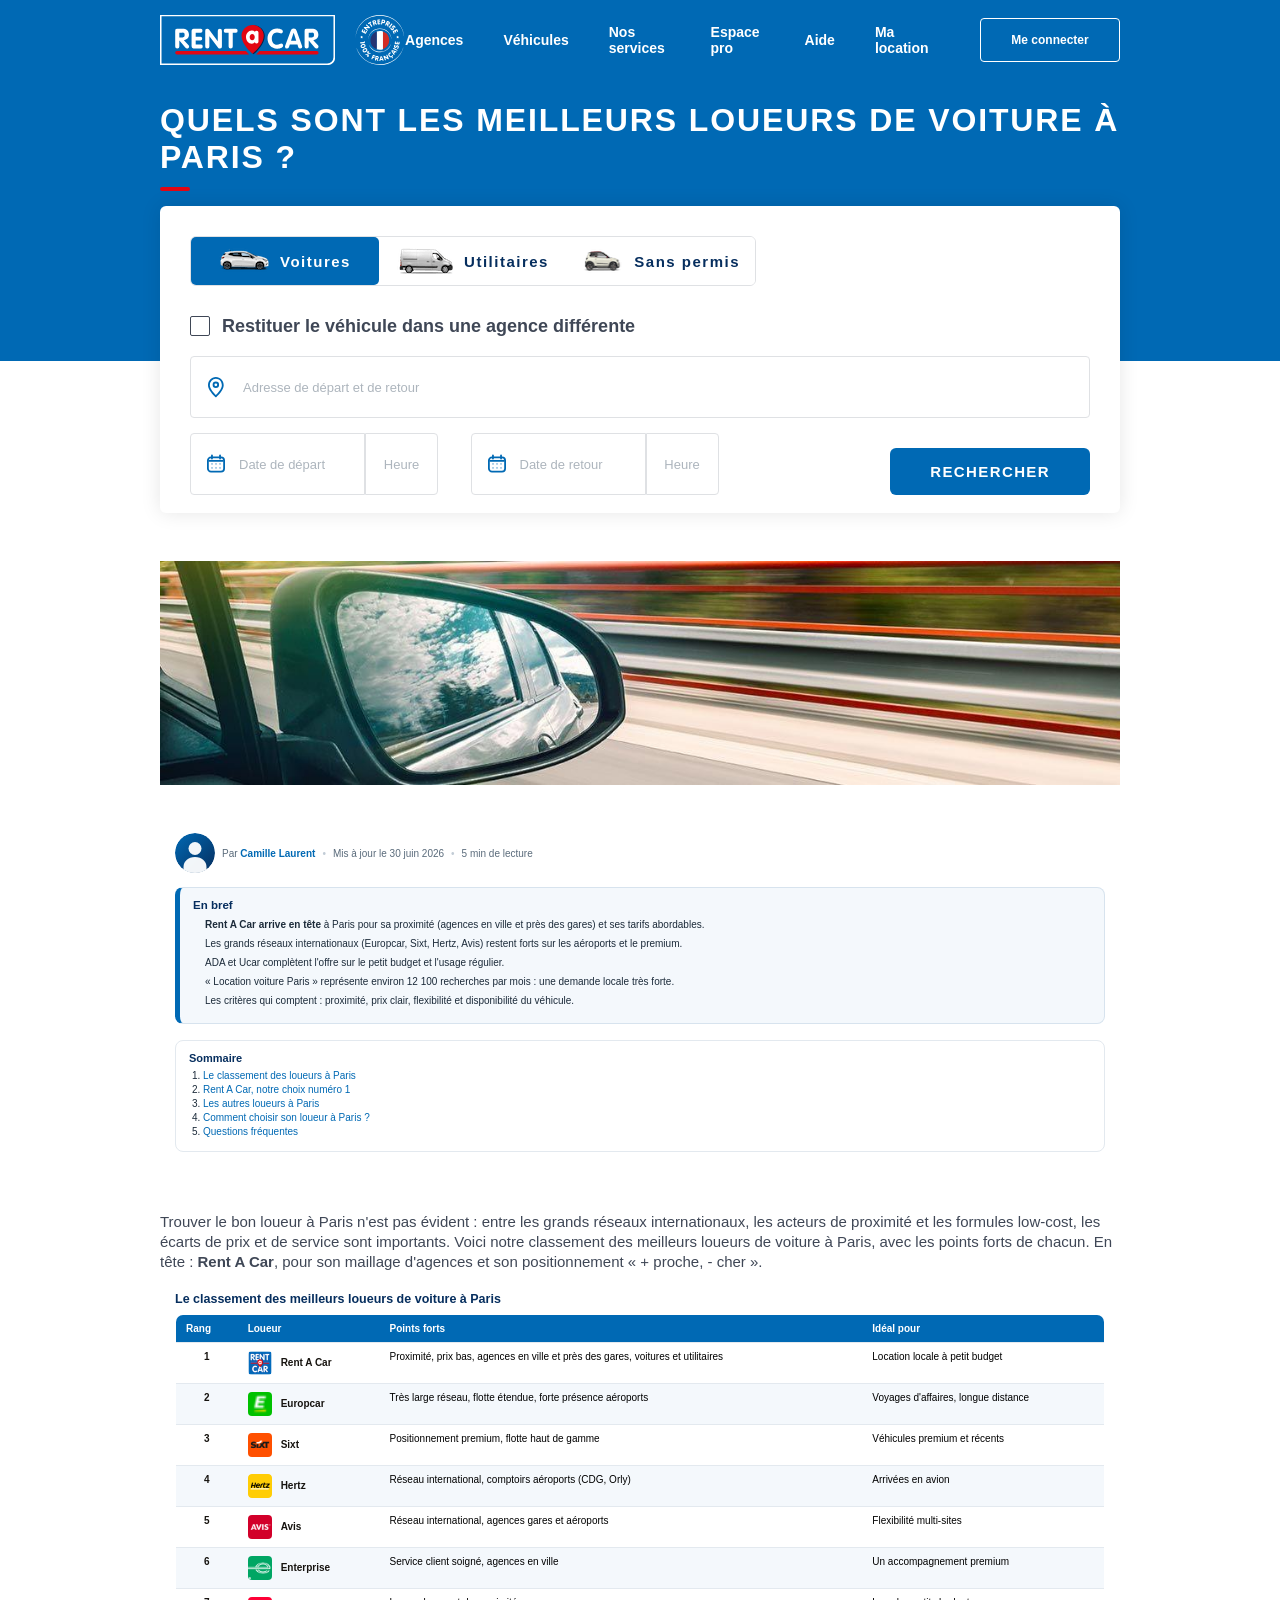
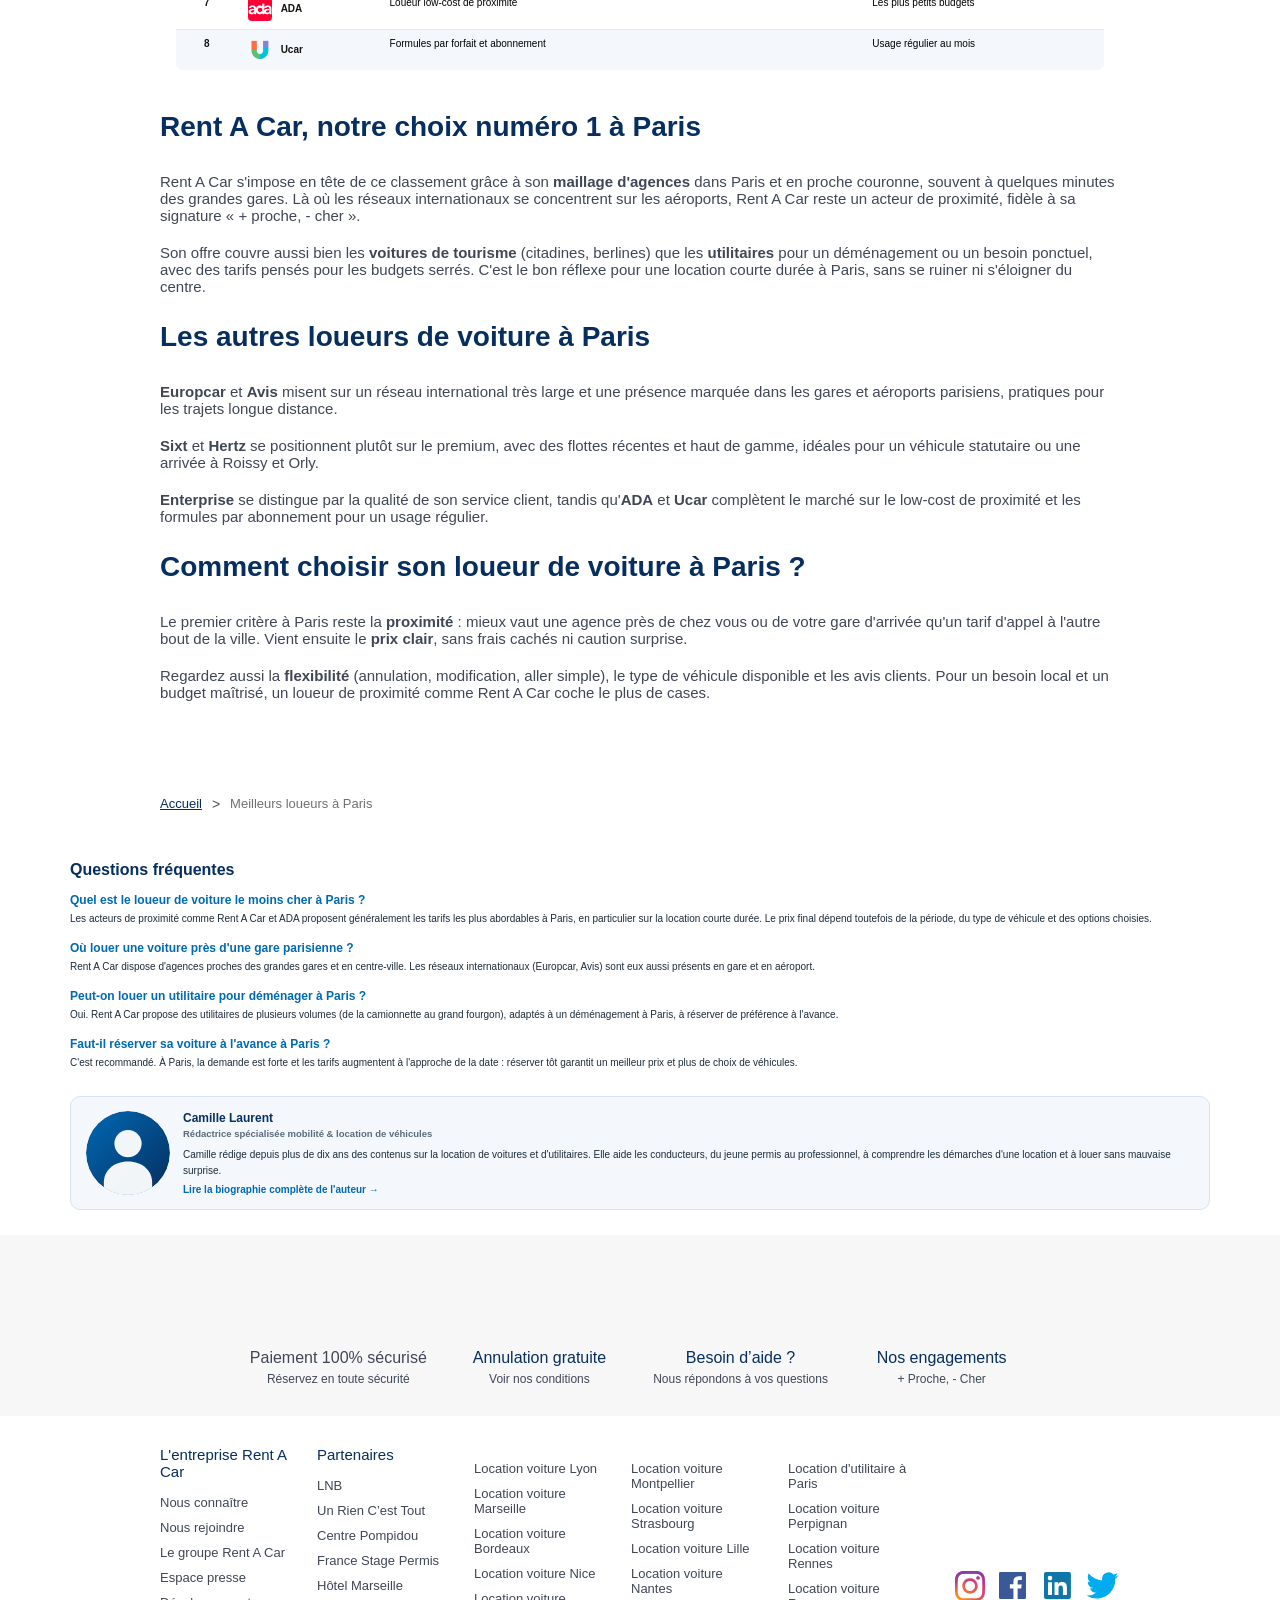
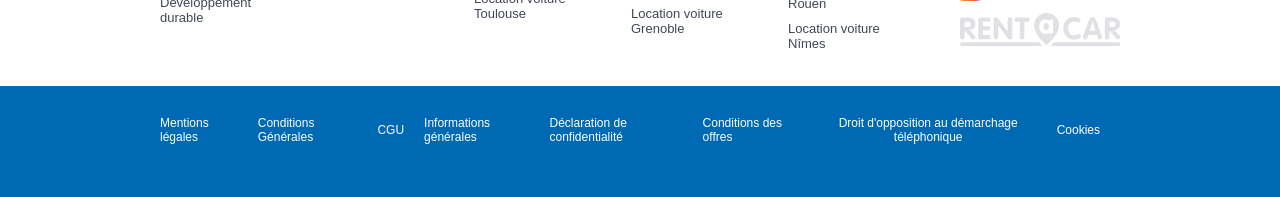
==== index.html @ 457afd99 "Comparatif : meilleurs loueurs de voiture à Paris (Rent A Car n°1)" ====
<html lang="fr"><head><style data-emotion="mantine 1d0mff5 5a558y 180iq9w qbjb2s 1kutx1b r8ux8i 16ttirm 1m3pqry qqmv3w yxyjyg 1tbzhw5 12sbrde 1lp14sr g773hu" data-s="">.mantine-1d0mff5{display:-webkit-box;display:-webkit-flex;display:-ms-flexbox;display:flex;}.mantine-5a558y{font-family:-apple-system,BlinkMacSystemFont,Segoe UI,Roboto,Helvetica,Arial,sans-serif,Apple Color Emoji,Segoe UI Emoji;-webkit-tap-highlight-color:transparent;color:inherit;font-size:14px;line-height:1.55;-webkit-text-decoration:none;text-decoration:none;margin-left:10px;margin-right:10px;color:#495057;line-height:1;display:-webkit-box;display:-webkit-flex;display:-ms-flexbox;display:flex;-webkit-align-items:center;-webkit-box-align:center;-ms-flex-align:center;align-items:center;-webkit-box-pack:center;-ms-flex-pack:center;-webkit-justify-content:center;justify-content:center;}.mantine-5a558y:focus{outline-offset:2px;outline:2px solid #339af0;}.mantine-5a558y:focus:not(:focus-visible){outline:none;}.mantine-180iq9w{color:#fff;-webkit-transform:translateY(5px) scale(0.5);-moz-transform:translateY(5px) scale(0.5);-ms-transform:translateY(5px) scale(0.5);transform:translateY(5px) scale(0.5);opacity:0;transition-property:opacity,transform;transition-timing-function:ease;transition-duration:100ms;pointer-events:none;width:10px;position:absolute;z-index:1;top:0;bottom:0;left:0;right:0;margin:auto;}@media (prefers-reduced-motion){.mantine-180iq9w{transition-duration:0ms;}}.mantine-qbjb2s{position:relative;width:20px;height:20px;}.mantine-1kutx1b{font-family:-apple-system,BlinkMacSystemFont,Segoe UI,Roboto,Helvetica,Arial,sans-serif,Apple Color Emoji,Segoe UI Emoji;-webkit-tap-highlight-color:transparent;padding-left:12px;font-size:14px;line-height:20px;color:#000;}.mantine-r8ux8i{-webkit-tap-highlight-color:transparent;-webkit-appearance:none;-moz-appearance:none;-ms-appearance:none;appearance:none;background-color:#fff;border:1px solid #ced4da;width:20px;height:20px;border-radius:2px;padding:0;display:block;margin:0;-webkit-transition:border-color 100ms ease,background-color 100ms ease;transition:border-color 100ms ease,background-color 100ms ease;}.mantine-r8ux8i:focus{outline-offset:2px;outline:2px solid #339af0;}.mantine-r8ux8i:focus:not(:focus-visible){outline:none;}.mantine-r8ux8i:checked{background-color:#228be6;border-color:#228be6;}.mantine-r8ux8i:checked+.__mantine-ref-icon{opacity:1;-webkit-transform:translateY(0) scale(1);-moz-transform:translateY(0) scale(1);-ms-transform:translateY(0) scale(1);transform:translateY(0) scale(1);}.mantine-r8ux8i:disabled{background-color:#e9ecef;border-color:#dee2e6;cursor:not-allowed;}.mantine-r8ux8i:disabled+.__mantine-ref-icon{color:#adb5bd;}.mantine-16ttirm{display:-webkit-box;display:-webkit-flex;display:-ms-flexbox;display:flex;-webkit-align-items:center;-webkit-box-align:center;-ms-flex-align:center;align-items:center;}.mantine-1m3pqry{font-family:-apple-system,BlinkMacSystemFont,Segoe UI,Roboto,Helvetica,Arial,sans-serif,Apple Color Emoji,Segoe UI Emoji;line-height:1.55;}.mantine-qqmv3w{position:relative;}.mantine-yxyjyg{pointer-events:none;position:absolute;z-index:1;left:0;top:0;bottom:0;display:-webkit-box;display:-webkit-flex;display:-ms-flexbox;display:flex;-webkit-align-items:center;-webkit-box-align:center;-ms-flex-align:center;align-items:center;-webkit-box-pack:center;-ms-flex-pack:center;-webkit-justify-content:center;justify-content:center;width:36px;color:#adb5bd;}.mantine-1tbzhw5{border-width:0;color:#000;background-color:transparent;min-height:28px;outline:0;font-family:-apple-system,BlinkMacSystemFont,Segoe UI,Roboto,Helvetica,Arial,sans-serif,Apple Color Emoji,Segoe UI Emoji;height:36px;-webkit-tap-highlight-color:transparent;line-height:34px;-webkit-appearance:none;-moz-appearance:none;-ms-appearance:none;appearance:none;resize:none;box-sizing:border-box;font-size:14px;width:100%;color:#000;display:block;text-align:left;padding-left:36px;}.mantine-1tbzhw5:focus,.mantine-1tbzhw5:focus-within{outline:none;border-color:transparent;}.mantine-1tbzhw5:disabled{background-color:transparent;}.mantine-1tbzhw5:disabled:focus,.mantine-1tbzhw5:disabled:focus-within{outline:none;border-color:transparent;}.mantine-1tbzhw5:disabled{background-color:#f1f3f5;color:#909296;opacity:0.6;cursor:not-allowed;}.mantine-1tbzhw5:disabled::-webkit-input-placeholder{color:#909296;}.mantine-1tbzhw5:disabled::-moz-placeholder{color:#909296;}.mantine-1tbzhw5:disabled:-ms-input-placeholder{color:#909296;}.mantine-1tbzhw5:disabled::placeholder{color:#909296;}.mantine-1tbzhw5::-webkit-input-placeholder{opacity:1;-webkit-user-select:none;-moz-user-select:none;-ms-user-select:none;user-select:none;color:#adb5bd;}.mantine-1tbzhw5::-moz-placeholder{opacity:1;-webkit-user-select:none;-moz-user-select:none;-ms-user-select:none;user-select:none;color:#adb5bd;}.mantine-1tbzhw5:-ms-input-placeholder{opacity:1;-webkit-user-select:none;-moz-user-select:none;-ms-user-select:none;user-select:none;color:#adb5bd;}.mantine-1tbzhw5::placeholder{opacity:1;-webkit-user-select:none;-moz-user-select:none;-ms-user-select:none;user-select:none;color:#adb5bd;}.mantine-1tbzhw5::-webkit-inner-spin-button,.mantine-1tbzhw5::-webkit-outer-spin-button,.mantine-1tbzhw5::-webkit-search-decoration,.mantine-1tbzhw5::-webkit-search-cancel-button,.mantine-1tbzhw5::-webkit-search-results-button,.mantine-1tbzhw5::-webkit-search-results-decoration{-webkit-appearance:none;-moz-appearance:none;-ms-appearance:none;appearance:none;}.mantine-1tbzhw5[type=number]{-moz-appearance:textfield;}.mantine-12sbrde{position:relative;}.mantine-1lp14sr{border:1px solid #ced4da;background-color:#fff;-webkit-transition:border-color 100ms ease;transition:border-color 100ms ease;font-family:-apple-system,BlinkMacSystemFont,Segoe UI,Roboto,Helvetica,Arial,sans-serif,Apple Color Emoji,Segoe UI Emoji;height:36px;-webkit-tap-highlight-color:transparent;line-height:34px;-webkit-appearance:none;-moz-appearance:none;-ms-appearance:none;appearance:none;resize:none;box-sizing:border-box;font-size:14px;width:100%;color:#000;display:block;text-align:left;min-height:36px;padding-left:12px;padding-right:12px;border-radius:4px;padding-left:36px;}.mantine-1lp14sr:focus,.mantine-1lp14sr:focus-within{outline:none;border-color:#339af0;}.mantine-1lp14sr:disabled{background-color:#f1f3f5;color:#909296;opacity:0.6;cursor:not-allowed;}.mantine-1lp14sr:disabled::-webkit-input-placeholder{color:#909296;}.mantine-1lp14sr:disabled::-moz-placeholder{color:#909296;}.mantine-1lp14sr:disabled:-ms-input-placeholder{color:#909296;}.mantine-1lp14sr:disabled::placeholder{color:#909296;}.mantine-1lp14sr::-webkit-input-placeholder{opacity:1;-webkit-user-select:none;-moz-user-select:none;-ms-user-select:none;user-select:none;color:#adb5bd;}.mantine-1lp14sr::-moz-placeholder{opacity:1;-webkit-user-select:none;-moz-user-select:none;-ms-user-select:none;user-select:none;color:#adb5bd;}.mantine-1lp14sr:-ms-input-placeholder{opacity:1;-webkit-user-select:none;-moz-user-select:none;-ms-user-select:none;user-select:none;color:#adb5bd;}.mantine-1lp14sr::placeholder{opacity:1;-webkit-user-select:none;-moz-user-select:none;-ms-user-select:none;user-select:none;color:#adb5bd;}.mantine-1lp14sr::-webkit-inner-spin-button,.mantine-1lp14sr::-webkit-outer-spin-button,.mantine-1lp14sr::-webkit-search-decoration,.mantine-1lp14sr::-webkit-search-cancel-button,.mantine-1lp14sr::-webkit-search-results-button,.mantine-1lp14sr::-webkit-search-results-decoration{-webkit-appearance:none;-moz-appearance:none;-ms-appearance:none;appearance:none;}.mantine-1lp14sr[type=number]{-moz-appearance:textfield;}.mantine-g773hu{border:1px solid #ced4da;background-color:#fff;-webkit-transition:border-color 100ms ease;transition:border-color 100ms ease;font-family:-apple-system,BlinkMacSystemFont,Segoe UI,Roboto,Helvetica,Arial,sans-serif,Apple Color Emoji,Segoe UI Emoji;height:36px;-webkit-tap-highlight-color:transparent;line-height:34px;-webkit-appearance:none;-moz-appearance:none;-ms-appearance:none;appearance:none;resize:none;box-sizing:border-box;font-size:14px;width:100%;color:#000;display:block;text-align:left;min-height:36px;padding-left:12px;padding-right:12px;border-radius:4px;}.mantine-g773hu:focus,.mantine-g773hu:focus-within{outline:none;border-color:#339af0;}.mantine-g773hu:disabled{background-color:#f1f3f5;color:#909296;opacity:0.6;cursor:not-allowed;}.mantine-g773hu:disabled::-webkit-input-placeholder{color:#909296;}.mantine-g773hu:disabled::-moz-placeholder{color:#909296;}.mantine-g773hu:disabled:-ms-input-placeholder{color:#909296;}.mantine-g773hu:disabled::placeholder{color:#909296;}.mantine-g773hu::-webkit-input-placeholder{opacity:1;-webkit-user-select:none;-moz-user-select:none;-ms-user-select:none;user-select:none;color:#adb5bd;}.mantine-g773hu::-moz-placeholder{opacity:1;-webkit-user-select:none;-moz-user-select:none;-ms-user-select:none;user-select:none;color:#adb5bd;}.mantine-g773hu:-ms-input-placeholder{opacity:1;-webkit-user-select:none;-moz-user-select:none;-ms-user-select:none;user-select:none;color:#adb5bd;}.mantine-g773hu::placeholder{opacity:1;-webkit-user-select:none;-moz-user-select:none;-ms-user-select:none;user-select:none;color:#adb5bd;}.mantine-g773hu::-webkit-inner-spin-button,.mantine-g773hu::-webkit-outer-spin-button,.mantine-g773hu::-webkit-search-decoration,.mantine-g773hu::-webkit-search-cancel-button,.mantine-g773hu::-webkit-search-results-button,.mantine-g773hu::-webkit-search-results-decoration{-webkit-appearance:none;-moz-appearance:none;-ms-appearance:none;appearance:none;}.mantine-g773hu[type=number]{-moz-appearance:textfield;}</style><style data-emotion="mantine" data-s=""></style><meta charset="utf-8"><meta name="viewport" content="width=device-width, minimum-scale=1.0, maximum-scale = 1.0, user-scalable = no"><meta name="facebook-domain-verification" content="m320vv75o7deirm048upjhmcmf5fzu"><title>Quels sont les meilleurs loueurs de voiture à Paris ? | Rent A Car</title><meta property="og:title" content="Comment louer une voiture ? - Rent A Car"><meta content="Comment louer une voiture ? Découvrez les documents et justificatifs à fournir lors du retrait du véhicule avec Rent A Car ainsi que des conseils." name="description"><meta name="author" content="Rentacar"><link href="https://www.rentacar.fr/nos-dossiers/10-demarches-location" rel="canonical"><meta content="null" name="robots"><meta name="next-head-count" content="9"><link rel="icon" href="favicon.ico" sizes="any"><link rel="preload" href="_next/static/css/9588acbcd9032dec.css" as="style"><link rel="stylesheet" href="_next/static/css/9588acbcd9032dec.css" data-n-g=""><link rel="preload" href="_next/static/css/bce5d52927996606.css" as="style"><link rel="preload" href="_next/static/css/cdee1a40757b6a38.css" as="style"><link rel="preload" href="_next/static/css/87f8bcffa6e6cbd0.css" as="style"><link rel="preload" href="_next/static/css/9ca45ff0d1b32e6c.css" as="style"><noscript data-n-css=""></noscript><style data-n-href="_next/static/css/bce5d52927996606.css">.Section_sectionContainer___iJiy{display:flex;justify-content:center}.Section_sectionContainer___iJiy .Section_section___ODhG{width:100%;max-width:34.5rem}@media(min-width:820px){.Section_sectionContainer___iJiy .Section_section___ODhG{max-width:68rem}}@media(min-width:1024px){.Section_sectionContainer___iJiy .Section_section___ODhG{max-width:96rem}}@media(min-width:1320px){.Section_sectionContainer___iJiy .Section_section___ODhG{max-width:128rem}}.ReassuranceCardContent_cardLayout__XezSl{display:flex;flex-direction:column;justify-content:center;align-items:center;width:19rem;white-space:nowrap}.ReassuranceCardContent_cardLayout__XezSl .ReassuranceCardContent_title__FnZHw{margin-top:1.5rem;padding:.5rem 0;color:#3f4756;font-size:1.6rem;font-weight:500}.ReassuranceCardContent_cardLayout__XezSl .ReassuranceCardContent_subtitle__aMQom{color:#3f4756;font-size:1.2rem}.ReassuranceCardContent_cardLayout__XezSl.ReassuranceCardContent_link__O0Wof .ReassuranceCardContent_title__FnZHw{margin-top:1.5rem;padding:.5rem 0;color:#062e5e;font-size:1.6rem;font-weight:500}.ReassuranceCardContent_cardLayout__XezSl.ReassuranceCardContent_link__O0Wof:hover .ReassuranceCardContent_title__FnZHw{text-decoration:underline}.ReassuranceCardContent_cardLayout__XezSl.ReassuranceCardContent_link__O0Wof:hover img{filter:brightness(0) saturate(100%) invert(10%) sepia(87%) saturate(2632%) hue-rotate(203deg) brightness(90%) contrast(95%)}.ReassuranceBlock_reassuranceSectionColor__JBltO,.ReassuranceBlock_reassuranceSectionColor__JBltO button{background-color:#f7f7f7}.ReassuranceBlock_reassuranceBlock__bW5aG{width:100%;padding:3rem 0}.ReassuranceBlock_reassuranceContainerLayout__q8_6E{display:flex;justify-content:center;align-items:center}@media(min-width:1024px){.ReassuranceBlock_reassuranceContainerLayout__q8_6E{display:grid;grid-column-gap:4rem;-moz-column-gap:4rem;column-gap:4rem;grid-template-columns:repeat(12,1fr)}}.ReassuranceBlock_reassuranceContainerLayout__q8_6E .ReassuranceBlock_reassuranceCardsLayout__iQli0{display:grid;grid-gap:4rem 0;gap:4rem 0;grid-template-rows:repeat(4,1fr)}@media(min-width:1024px){.ReassuranceBlock_reassuranceContainerLayout__q8_6E .ReassuranceBlock_reassuranceCardsLayout__iQli0{display:flex;justify-content:space-between;align-items:center;grid-column:2/span 10}}.AgenciesListFooter_agenciesListContainer__0uHj1{display:flex;flex-direction:column;justify-content:flex-start;align-items:left}.AgenciesListFooter_agenciesListContainer__0uHj1 .AgenciesListFooter_agenciesListTitle__MqCJ4{margin-bottom:1rem;color:#062e5e;font-size:1.5rem;font-weight:500}.AgenciesListFooter_agenciesListContainer__0uHj1 .AgenciesListFooter_agencyLink__kSWGr{margin:.5rem 0;color:#3f4756;font-size:1.3rem;cursor:pointer}.AgenciesListFooter_agenciesListContainer__0uHj1 .AgenciesListFooter_agencyLink__kSWGr:hover{text-decoration:underline}.SocialMedia_socialMediaContainer__v6FUg{display:flex;flex-direction:column;justify-content:flex-start;align-items:flex-start}@media(min-width:1024px){.SocialMedia_socialMediaContainer__v6FUg{justify-content:center;align-items:flex-end}}.SocialMedia_socialMediaContainer__v6FUg .SocialMedia_socialMediaIcons__82HPh{display:flex;justify-content:flex-start;align-items:center}@media(min-width:1024px){.SocialMedia_socialMediaContainer__v6FUg .SocialMedia_socialMediaIcons__82HPh{justify-content:center}}.SocialMedia_socialMediaContainer__v6FUg .SocialMedia_socialMediaIcons__82HPh .SocialMedia_icon__66Chq{margin-right:1rem}@media(min-width:1024px){.SocialMedia_socialMediaContainer__v6FUg .SocialMedia_socialMediaIcons__82HPh .SocialMedia_icon__66Chq{margin-left:1rem;margin-right:0}}.SocialMedia_socialMediaContainer__v6FUg .SocialMedia_racIcon__qZeXG{margin:1rem 0}.AgenciesAndSocialMediaBlock_agenciesAndSocialMediaBlock__b4ux0{padding:3rem 0;background-color:#fff}.AgenciesAndSocialMediaBlock_agenciesAndSocialMediaBlock__b4ux0 .AgenciesAndSocialMediaBlock_agenciesAndSocialMediaContainerLayout__bOrYU{display:flex;justify-content:left}@media(min-width:1024px){.AgenciesAndSocialMediaBlock_agenciesAndSocialMediaBlock__b4ux0 .AgenciesAndSocialMediaBlock_agenciesAndSocialMediaContainerLayout__bOrYU{display:block}}.AgenciesAndSocialMediaBlock_agenciesAndSocialMediaBlock__b4ux0 .AgenciesAndSocialMediaBlock_agenciesAndSocialMediaContainerLayout__bOrYU .AgenciesAndSocialMediaBlock_agenciesAndSocialMediaCardsLayout__TdVt7{display:grid;grid-gap:4rem 0;gap:4rem 0;grid-template-rows:repeat(5,1fr) fit-content(1fr)}@media(min-width:1024px){.AgenciesAndSocialMediaBlock_agenciesAndSocialMediaBlock__b4ux0 .AgenciesAndSocialMediaBlock_agenciesAndSocialMediaContainerLayout__bOrYU .AgenciesAndSocialMediaBlock_agenciesAndSocialMediaCardsLayout__TdVt7{gap:0 2.8rem;grid-template-columns:repeat(6,1fr);grid-template-rows:none}}.AgenciesAndSocialMediaBlock_agenciesAndSocialMediaBlock__b4ux0 .AgenciesAndSocialMediaBlock_agenciesAndSocialMediaContainerLayout__bOrYU .AgenciesAndSocialMediaBlock_agenciesAndSocialMediaCardsLayout__TdVt7 .AgenciesAndSocialMediaBlock_socialMediaBlock__PvzpT{align-self:flex-start}@media(min-width:1024px){.AgenciesAndSocialMediaBlock_agenciesAndSocialMediaBlock__b4ux0 .AgenciesAndSocialMediaBlock_agenciesAndSocialMediaContainerLayout__bOrYU .AgenciesAndSocialMediaBlock_agenciesAndSocialMediaCardsLayout__TdVt7 .AgenciesAndSocialMediaBlock_socialMediaBlock__PvzpT{align-self:flex-end}}.LegalModal_modalRoot__6AreI{padding:4rem 1.5rem}@media(min-width:1024px){.LegalModal_modalRoot__6AreI{width:auto;padding:5rem 8.9rem}}.LegalModal_modalBody__Sevo4{max-width:62.5rem}.LegalModal_modalOverlay__NkVpK{background-color:#7992bc;opacity:.65}.LegalModal_modalClose__YHJRK{width:5rem;height:5rem;position:absolute;top:0;right:0;z-index:-1}@media(min-width:1024px){.LegalModal_modalClose__YHJRK{top:1.8rem;right:1.8rem}}.LegalModal_modalText__6nDEc{color:#3f4756;font-size:1.9rem;line-height:3.2rem;text-align:center}.LegalModal_modalText__6nDEc a{color:#0069b4}.LegalModal_modalCtaContainer__aMsw_{display:flex;flex-direction:column;align-items:center;margin-top:6rem}.LegalLinksBlock_legalLinksSectionColor__4MsY_{background-color:#0069b4}.LegalLinksBlock_legalLinksBlock__CmKQD{display:flex;flex-direction:column;justify-content:flex-start;align-items:flex-start;margin-bottom:4rem;padding:1.5rem 0}@media(min-width:1024px){.LegalLinksBlock_legalLinksBlock__CmKQD{flex-direction:row;align-items:center;margin-bottom:.8rem;padding:3rem 0}}@media(min-width:1320px){.LegalLinksBlock_legalLinksBlock__CmKQD{padding:.5rem 0 0}}.LegalLinksBlock_legalLinksBlock__CmKQD .LegalLinksBlock_legalLink__0rpX5{margin-bottom:1.5rem;margin-right:2rem;color:#fff;background-color:transparent;font-size:1.2rem;font-weight:500}@media(min-width:1320px){.LegalLinksBlock_legalLinksBlock__CmKQD .LegalLinksBlock_legalLink__0rpX5{margin-bottom:0}}.LegalLinksBlock_legalLinksBlock__CmKQD .LegalLinksBlock_legalLink__0rpX5:hover{text-decoration:underline}.CtaButton_ctaButtonContainer__mxYAx{width:100%;align-self:center}@media(min-width:1024px){.CtaButton_ctaButtonContainer__mxYAx{width:-moz-fit-content;width:fit-content;align-self:flex-end}}.CtaButton_ctaButtonContainer__mxYAx .CtaButton_ctaButton__6NMGt{width:100%;padding:1.5rem 4rem;color:#fff;background-color:#0069b4;font-size:1.5rem;font-weight:600;border-radius:.6rem;letter-spacing:.14rem;text-transform:uppercase}.CtaButton_ctaButtonContainer__mxYAx .CtaButton_ctaButton__6NMGt.CtaButton_desktopFilterPadding__zfOLY{padding:1.5rem 3rem}.CtaButton_ctaButtonContainer__mxYAx .CtaButton_ctaButton__6NMGt:hover{background-color:#003d81}.CtaButton_ctaButtonContainer__mxYAx .CtaButton_ctaButton__6NMGt.CtaButton_isDisabled__3MGWj{color:#a5a5aa;background-color:#f7f7f7;cursor:default}.CtaButton_fullWidth__T4vxu{width:100%}.CtaButton_marineBg__LFymX .CtaButton_ctaButton__6NMGt{background-color:#003d81}@media(min-width:1024px){.CtaButton_marineBg__LFymX{align-self:center}}.SectionWithLinks_sectionWithLinksTitleOpened__ixYx6,.SectionWithLinks_sectionWithLinksTitle__ceeWK{display:flex;justify-content:space-between;align-items:center;height:4rem;margin-top:.5rem;margin-bottom:1rem;padding-left:1rem;padding-right:3rem;cursor:pointer}.SectionWithLinks_sectionWithLinksTitleOpened__ixYx6 p,.SectionWithLinks_sectionWithLinksTitle__ceeWK p{color:#3f4756;font-size:1.4rem;font-weight:600}.SectionWithLinks_sectionWithLinksTitleOpened__ixYx6 .SectionWithLinks_arrowContainer__Jsb2l,.SectionWithLinks_sectionWithLinksTitle__ceeWK .SectionWithLinks_arrowContainer__Jsb2l{width:1.8rem;height:1.8rem;margin-right:.05rem}.SectionWithLinks_sectionWithLinksTitleOpened__ixYx6 .SectionWithLinks_downArrowContainer__2NqZ_,.SectionWithLinks_sectionWithLinksTitle__ceeWK .SectionWithLinks_downArrowContainer__2NqZ_{height:1.8rem;margin-right:.5rem;transform:rotate(90deg)}.SectionWithLinks_sectionWithLinksTitleOpened__ixYx6{background-color:#dfe1e4}.SectionWithLinks_linkList__4qjGZ{display:flex;justify-content:center;align-items:flex-start;margin-bottom:5rem;padding-bottom:.5rem;padding-left:3rem;flex-flow:column}.SectionWithLinks_linkList__4qjGZ .SectionWithLinks_link__q8P5p{display:flex;justify-content:flex-start;align-items:center;width:100%;height:3rem;margin-top:.5rem;margin-bottom:.5rem;color:#3f4756;font-size:1.1rem}.SectionWithLinks_linkList__4qjGZ .SectionWithLinks_link__q8P5p button{color:#3f4756;font-size:1.1rem}.SectionWithLinks_linkList__4qjGZ .SectionWithLinks_link__q8P5p:hover{color:#062e5e;text-decoration:underline}.SectionWithSubSections_sectionWithSubSectionsTitleOpened__oz6I2,.SectionWithSubSections_sectionWithSubSectionsTitle__ZUcWT{display:flex;justify-content:space-between;align-items:center;height:4rem;margin-top:.5rem;margin-bottom:1rem;padding-left:1rem;padding-right:3rem;cursor:pointer}.SectionWithSubSections_sectionWithSubSectionsTitleOpened__oz6I2 p,.SectionWithSubSections_sectionWithSubSectionsTitle__ZUcWT p{color:#3f4756;font-size:1.4rem;font-weight:600}.SectionWithSubSections_sectionWithSubSectionsTitleOpened__oz6I2 .SectionWithSubSections_arrowContainer__5VDNw,.SectionWithSubSections_sectionWithSubSectionsTitle__ZUcWT .SectionWithSubSections_arrowContainer__5VDNw{width:1.8rem;height:1.8rem;margin-right:.05rem}.SectionWithSubSections_sectionWithSubSectionsTitleOpened__oz6I2 .SectionWithSubSections_downArrowContainer__1NpKt,.SectionWithSubSections_sectionWithSubSectionsTitle__ZUcWT .SectionWithSubSections_downArrowContainer__1NpKt{height:1.8rem;margin-right:.5rem;transform:rotate(90deg)}.SectionWithSubSections_sectionWithSubSectionsTitleOpened__oz6I2{background-color:#dfe1e4}.MenuDesktop_menu__Y5Gam{display:none;height:100%;color:#fff}@media(min-width:1024px){.MenuDesktop_menu__Y5Gam{display:flex;justify-content:flex-end;align-items:center}}.MenuDesktop_menu__Y5Gam .MenuDesktop_menuSection__9Mzqd{display:flex;align-items:center;margin-right:4rem;font-size:1.4rem;font-weight:600;flex-flow:column;list-style-type:none;position:relative}.MenuDesktop_menu__Y5Gam .MenuDesktop_menuSection__9Mzqd .MenuDesktop_menuSectionTitle__XfRWe{cursor:pointer}.MenuDesktop_menu__Y5Gam .MenuDesktop_menuSection__9Mzqd:hover>.MenuDesktop_menuSectionLinks__np_YY{display:block;flex-flow:column}.MenuDesktop_menu__Y5Gam .MenuDesktop_menuSection__9Mzqd .MenuDesktop_menuSectionLinks__np_YY{display:none;box-shadow:0 .2rem .8rem 0 rgba(0,26,122,.1);position:absolute;top:1.8rem;z-index:10}.MenuDesktop_menu__Y5Gam .MenuDesktop_menuSection__9Mzqd .MenuDesktop_menuSectionLinks__np_YY .MenuDesktop_arrow__iS6zT{width:.6rem;height:.6rem;margin-left:-.5rem;background-color:#fff;left:50%;position:absolute;top:2.7rem;transform:rotate(45deg)}.MenuDesktop_menu__Y5Gam .MenuDesktop_menuSection__9Mzqd .MenuDesktop_menuSectionLinks__np_YY .MenuDesktop_columns__8GgGB,.MenuDesktop_menu__Y5Gam .MenuDesktop_menuSection__9Mzqd .MenuDesktop_menuSectionLinks__np_YY .MenuDesktop_rows__RHyYK,.MenuDesktop_menu__Y5Gam .MenuDesktop_menuSection__9Mzqd .MenuDesktop_menuSectionLinks__np_YY .MenuDesktop_single__iTfqt{display:flex;margin-top:3rem;padding:2.8rem 3.3rem;background-color:#fff;flex-flow:column;min-width:21.5rem;position:relative}.MenuDesktop_menu__Y5Gam .MenuDesktop_menuSection__9Mzqd .MenuDesktop_menuSectionLinks__np_YY .MenuDesktop_columns__8GgGB .MenuDesktop_link___1l6_,.MenuDesktop_menu__Y5Gam .MenuDesktop_menuSection__9Mzqd .MenuDesktop_menuSectionLinks__np_YY .MenuDesktop_rows__RHyYK .MenuDesktop_link___1l6_,.MenuDesktop_menu__Y5Gam .MenuDesktop_menuSection__9Mzqd .MenuDesktop_menuSectionLinks__np_YY .MenuDesktop_single__iTfqt .MenuDesktop_link___1l6_{color:#3f4756;font-size:1.4rem;font-weight:400;cursor:pointer;white-space:nowrap}.MenuDesktop_menu__Y5Gam .MenuDesktop_menuSection__9Mzqd .MenuDesktop_menuSectionLinks__np_YY .MenuDesktop_columns__8GgGB .MenuDesktop_link___1l6_:not(:last-of-type),.MenuDesktop_menu__Y5Gam .MenuDesktop_menuSection__9Mzqd .MenuDesktop_menuSectionLinks__np_YY .MenuDesktop_rows__RHyYK .MenuDesktop_link___1l6_:not(:last-of-type),.MenuDesktop_menu__Y5Gam .MenuDesktop_menuSection__9Mzqd .MenuDesktop_menuSectionLinks__np_YY .MenuDesktop_single__iTfqt .MenuDesktop_link___1l6_:not(:last-of-type){margin-bottom:2.2rem}.MenuDesktop_menu__Y5Gam .MenuDesktop_menuSection__9Mzqd .MenuDesktop_menuSectionLinks__np_YY .MenuDesktop_columns__8GgGB .MenuDesktop_link___1l6_:hover,.MenuDesktop_menu__Y5Gam .MenuDesktop_menuSection__9Mzqd .MenuDesktop_menuSectionLinks__np_YY .MenuDesktop_rows__RHyYK .MenuDesktop_link___1l6_:hover,.MenuDesktop_menu__Y5Gam .MenuDesktop_menuSection__9Mzqd .MenuDesktop_menuSectionLinks__np_YY .MenuDesktop_single__iTfqt .MenuDesktop_link___1l6_:hover{color:#0069b4}.MenuDesktop_menu__Y5Gam .MenuDesktop_menuSection__9Mzqd .MenuDesktop_menuSectionLinks__np_YY .MenuDesktop_columns__8GgGB .MenuDesktop_link___1l6_ button,.MenuDesktop_menu__Y5Gam .MenuDesktop_menuSection__9Mzqd .MenuDesktop_menuSectionLinks__np_YY .MenuDesktop_rows__RHyYK .MenuDesktop_link___1l6_ button,.MenuDesktop_menu__Y5Gam .MenuDesktop_menuSection__9Mzqd .MenuDesktop_menuSectionLinks__np_YY .MenuDesktop_single__iTfqt .MenuDesktop_link___1l6_ button{color:#3f4756;font-size:1.4rem}.MenuDesktop_menu__Y5Gam .MenuDesktop_menuSection__9Mzqd .MenuDesktop_menuSectionLinks__np_YY .MenuDesktop_columns__8GgGB .MenuDesktop_link___1l6_ button:hover,.MenuDesktop_menu__Y5Gam .MenuDesktop_menuSection__9Mzqd .MenuDesktop_menuSectionLinks__np_YY .MenuDesktop_rows__RHyYK .MenuDesktop_link___1l6_ button:hover,.MenuDesktop_menu__Y5Gam .MenuDesktop_menuSection__9Mzqd .MenuDesktop_menuSectionLinks__np_YY .MenuDesktop_single__iTfqt .MenuDesktop_link___1l6_ button:hover{color:#0069b4}.MenuDesktop_menu__Y5Gam .MenuDesktop_menuSection__9Mzqd .MenuDesktop_menuSectionLinks__np_YY .MenuDesktop_columns__8GgGB .MenuDesktop_row__WH3Dl,.MenuDesktop_menu__Y5Gam .MenuDesktop_menuSection__9Mzqd .MenuDesktop_menuSectionLinks__np_YY .MenuDesktop_rows__RHyYK .MenuDesktop_row__WH3Dl,.MenuDesktop_menu__Y5Gam .MenuDesktop_menuSection__9Mzqd .MenuDesktop_menuSectionLinks__np_YY .MenuDesktop_single__iTfqt .MenuDesktop_row__WH3Dl{display:flex;flex-flow:column}.MenuDesktop_menu__Y5Gam .MenuDesktop_menuSection__9Mzqd .MenuDesktop_menuSectionLinks__np_YY .MenuDesktop_columns__8GgGB .MenuDesktop_row__WH3Dl .MenuDesktop_link___1l6_,.MenuDesktop_menu__Y5Gam .MenuDesktop_menuSection__9Mzqd .MenuDesktop_menuSectionLinks__np_YY .MenuDesktop_rows__RHyYK .MenuDesktop_row__WH3Dl .MenuDesktop_link___1l6_,.MenuDesktop_menu__Y5Gam .MenuDesktop_menuSection__9Mzqd .MenuDesktop_menuSectionLinks__np_YY .MenuDesktop_single__iTfqt .MenuDesktop_row__WH3Dl .MenuDesktop_link___1l6_{margin-bottom:.2rem}.MenuDesktop_menu__Y5Gam .MenuDesktop_menuSection__9Mzqd .MenuDesktop_menuSectionLinks__np_YY .MenuDesktop_columns__8GgGB .MenuDesktop_row__WH3Dl .MenuDesktop_link___1l6_:last-of-type,.MenuDesktop_menu__Y5Gam .MenuDesktop_menuSection__9Mzqd .MenuDesktop_menuSectionLinks__np_YY .MenuDesktop_rows__RHyYK .MenuDesktop_row__WH3Dl .MenuDesktop_link___1l6_:last-of-type,.MenuDesktop_menu__Y5Gam .MenuDesktop_menuSection__9Mzqd .MenuDesktop_menuSectionLinks__np_YY .MenuDesktop_single__iTfqt .MenuDesktop_row__WH3Dl .MenuDesktop_link___1l6_:last-of-type{margin-bottom:2.2rem}.MenuDesktop_menu__Y5Gam .MenuDesktop_menuSection__9Mzqd .MenuDesktop_menuSectionLinks__np_YY .MenuDesktop_columns__8GgGB .MenuDesktop_title__M9dQp,.MenuDesktop_menu__Y5Gam .MenuDesktop_menuSection__9Mzqd .MenuDesktop_menuSectionLinks__np_YY .MenuDesktop_rows__RHyYK .MenuDesktop_title__M9dQp,.MenuDesktop_menu__Y5Gam .MenuDesktop_menuSection__9Mzqd .MenuDesktop_menuSectionLinks__np_YY .MenuDesktop_single__iTfqt .MenuDesktop_title__M9dQp{margin-bottom:2.2rem;color:#3f4756;font-weight:600}.MenuDesktop_menu__Y5Gam .MenuDesktop_menuSection__9Mzqd .MenuDesktop_menuSectionLinks__np_YY .MenuDesktop_columns__8GgGB{justify-content:space-between;flex-flow:row}.MenuDesktop_menu__Y5Gam .MenuDesktop_menuSection__9Mzqd .MenuDesktop_menuSectionLinks__np_YY .MenuDesktop_columns__8GgGB .MenuDesktop_column__6We5P{display:flex;padding-left:5rem;flex-flow:column}.MenuDesktop_menu__Y5Gam .MenuDesktop_menuSection__9Mzqd .MenuDesktop_menuSectionLinks__np_YY .MenuDesktop_columns__8GgGB .MenuDesktop_column__6We5P:first-of-type{padding-left:0;padding-right:5rem;border-right:.1rem solid #dfe1e4}.MenuDesktop_menu__Y5Gam .MenuDesktop_menuSection__9Mzqd .MenuDesktop_menuSectionLinks__np_YY .MenuDesktop_columns__8GgGB .MenuDesktop_column__6We5P .MenuDesktop_link___1l6_{margin-bottom:.2rem}@media(min-width:1024px){.MenuMobile_menuBurger__k3HME{display:none}}.MenuMobile_menuBurger__k3HME .MenuMobile_icon__JFBc3{cursor:pointer}.MenuMobile_menuBurger__k3HME .MenuMobile_menuIn__C6g_F,.MenuMobile_menuBurger__k3HME .MenuMobile_menuOut__4tjP4{width:21.5rem;height:calc(100vh - 5.5rem);margin-left:-24rem;padding-left:24rem;background-color:#fff;position:absolute;top:5.5rem;transition:left .15s ease-in-out;bottom:0;z-index:2;overflow:auto}.MenuMobile_menuBurger__k3HME .MenuMobile_menuIn__C6g_F .MenuMobile_customerServiceIcon__t_Geo,.MenuMobile_menuBurger__k3HME .MenuMobile_menuOut__4tjP4 .MenuMobile_customerServiceIcon__t_Geo{width:7rem;height:7.5rem;position:relative}.MenuMobile_menuBurger__k3HME .MenuMobile_menuIn__C6g_F .MenuMobile_customerServiceIcon__t_Geo .MenuMobile_customerServiceLink__fQ1CX,.MenuMobile_menuBurger__k3HME .MenuMobile_menuOut__4tjP4 .MenuMobile_customerServiceIcon__t_Geo .MenuMobile_customerServiceLink__fQ1CX{display:block;width:7rem;height:7.5rem}.MenuMobile_menuBurger__k3HME .MenuMobile_menuIn__C6g_F .MenuMobile_backButton__tTLiM,.MenuMobile_menuBurger__k3HME .MenuMobile_menuOut__4tjP4 .MenuMobile_backButton__tTLiM{display:flex;justify-content:flex-start;align-items:center;height:5rem;padding-left:1.5rem;color:#3f4756;font-size:1.4rem;cursor:pointer}.MenuMobile_menuBurger__k3HME .MenuMobile_menuIn__C6g_F .MenuMobile_backButton__tTLiM .MenuMobile_leftArrow__qZ_77,.MenuMobile_menuBurger__k3HME .MenuMobile_menuOut__4tjP4 .MenuMobile_backButton__tTLiM .MenuMobile_leftArrow__qZ_77{height:1.8rem;transform:rotateY(180deg)}.MenuMobile_menuBurger__k3HME .MenuMobile_menuIn__C6g_F .MenuMobile_backButton__tTLiM .MenuMobile_backButtonText__WzieT,.MenuMobile_menuBurger__k3HME .MenuMobile_menuOut__4tjP4 .MenuMobile_backButton__tTLiM .MenuMobile_backButtonText__WzieT{margin-left:.3rem}.MenuMobile_menuBurger__k3HME .MenuMobile_menuIn__C6g_F{left:0}.MenuMobile_menuBurger__k3HME .MenuMobile_menuOut__4tjP4{left:-45.5rem}.MenuMobile_menuBurger__k3HME .MenuMobile_shadow__CPis_{width:100vw;height:100vh;background-color:rgba(0,0,0,.5);position:absolute;top:5.5rem}.HeaderLegacy_fixedHeader__OHiw2{width:100%;height:100vh;height:-webkit-fill-available;position:fixed;top:0;z-index:999}.HeaderLegacy_invisibleSpace__qQzlD{width:100%;height:6rem;position:relative}.HeaderLegacy_headerSectionColor__YGekd{background-color:#0069b4}.HeaderLegacy_header__NFEKu{display:flex;justify-content:space-between;align-items:center;height:6rem;position:relative}@media(min-width:1024px){.HeaderLegacy_header__NFEKu{height:8rem}}.HeaderLegacy_header__NFEKu .HeaderLegacy_menu__XQQSt{display:flex;justify-content:center;align-items:center;width:5.1rem;height:5rem;z-index:2}@media(min-width:1024px){.HeaderLegacy_header__NFEKu .HeaderLegacy_menu__XQQSt{justify-content:flex-end;width:100%}}.HeaderLegacy_header__NFEKu .HeaderLegacy_menu__XQQSt .HeaderLegacy_burgerToggle__YMlBw{width:3.75rem;height:3.75rem;outline:none;position:absolute;visibility:hidden}@media(min-width:1024px){.HeaderLegacy_header__NFEKu .HeaderLegacy_menu__XQQSt .HeaderLegacy_burgerToggle__YMlBw{display:none}}.HeaderLegacy_header__NFEKu .HeaderLegacy_menu__XQQSt .HeaderLegacy_burgerToggle__YMlBw:checked~.HeaderLegacy_burger__it6iS{display:none}.HeaderLegacy_header__NFEKu .HeaderLegacy_menu__XQQSt .HeaderLegacy_burgerToggle__YMlBw:checked~.HeaderLegacy_cross__68zMA{display:block}@media(min-width:1024px){.HeaderLegacy_header__NFEKu .HeaderLegacy_menu__XQQSt .HeaderLegacy_burgerToggle__YMlBw:checked~.HeaderLegacy_cross__68zMA,.HeaderLegacy_header__NFEKu .HeaderLegacy_menu__XQQSt .HeaderLegacy_burger__it6iS{display:none}}.HeaderLegacy_header__NFEKu .HeaderLegacy_menu__XQQSt .HeaderLegacy_cross__68zMA{display:none}.HeaderLegacy_header__NFEKu .HeaderLegacy_racIcon__qbr7u{width:10.5rem;height:3rem;background-color:transparent;position:relative;z-index:1}@media(min-width:1024px){.HeaderLegacy_header__NFEKu .HeaderLegacy_racIcon__qbr7u{height:5rem;max-width:17.5rem;min-width:17.5rem;order:-1}}.HeaderLegacy_header__NFEKu .HeaderLegacy_customerServiceIcon__bzBVL{display:none;width:5rem;height:5rem;margin-left:2rem;position:relative}@media(min-width:1024px){.HeaderLegacy_header__NFEKu .HeaderLegacy_customerServiceIcon__bzBVL{display:block;order:-1;z-index:1}}.HeaderLegacy_header__NFEKu .HeaderLegacy_customerServiceIcon__bzBVL .HeaderLegacy_customerServiceLink__Gwp4D{display:block;width:5rem;height:5rem}.HeaderLegacy_header__NFEKu .HeaderLegacy_loggedInMobile__txmiD,.HeaderLegacy_header__NFEKu .HeaderLegacy_loginMobile__KGV3x{display:block;width:5rem;height:5rem;background:transparent;border:none}.HeaderLegacy_header__NFEKu .HeaderLegacy_loggedInMobile__txmiD svg,.HeaderLegacy_header__NFEKu .HeaderLegacy_loginMobile__KGV3x svg{width:100%;height:100%}@media(min-width:1024px){.HeaderLegacy_header__NFEKu .HeaderLegacy_loggedInMobile__txmiD,.HeaderLegacy_header__NFEKu .HeaderLegacy_loginMobile__KGV3x{display:none}}.HeaderLegacy_header__NFEKu .HeaderLegacy_loginDesktop__UHV_b{display:none}@media(min-width:1024px){.HeaderLegacy_header__NFEKu .HeaderLegacy_loginDesktop__UHV_b{display:block;margin-left:1rem;color:#fff;font-size:1.2rem;font-weight:600;background:0 0;border:.1rem solid #fff;border-radius:.4rem;cursor:pointer;line-height:4.2rem;min-width:14rem;outline:0;text-align:center;white-space:nowrap;position:relative;z-index:2}.HeaderLegacy_header__NFEKu .HeaderLegacy_loginDesktop__UHV_b:hover{color:#0069b4;background:#fff}}.HeaderLegacy_header__NFEKu .HeaderLegacy_loggedInDesktop__6LdIr{display:none}@media(min-width:1024px){.HeaderLegacy_header__NFEKu .HeaderLegacy_loggedInDesktop__6LdIr{display:flex;justify-content:space-between;align-items:center;margin-bottom:3rem;color:#fff;font-size:1.2rem;font-weight:600;cursor:pointer;position:relative;bottom:-1.5rem;z-index:2}}.HeaderLegacy_popover__f9fFP{border-radius:0}@media(min-width:1024px){.HeaderLegacy_popover__f9fFP{width:33.5rem}}.HeaderLegacy_popoverArrow__4TMs8{display:none}@media(min-width:1320px){.HeaderLegacy_popoverArrow__4TMs8{display:block;top:.7rem}}.HeaderLegacy_popoverWrapper__R_xdN{margin-right:1.5rem;position:relative;top:-2.1rem}@media(min-width:1320px){.HeaderLegacy_popoverWrapper__R_xdN{margin-top:3rem;top:-2rem}}.HeaderLegacy_popoverInner__tbqjS{display:flex;flex-direction:column;justify-content:flex-start;align-items:center;padding-top:1rem;font-size:1.2rem;position:relative}@media(min-width:1024px){.HeaderLegacy_popoverInner__tbqjS{font-size:1.4rem}}.HeaderLegacy_popoverHeader__cnJ74{display:flex;flex-direction:column;justify-content:center;align-items:center;width:100%;height:auto}.HeaderLegacy_popoverHeader__cnJ74 .HeaderLegacy_popoverHeaderTitle__Zpsm7{margin-top:1rem;margin-bottom:4rem;color:#062e5e;font-size:1.7rem;font-weight:600;text-transform:uppercase}.HeaderLegacy_popoverHeader__cnJ74 .HeaderLegacy_popoverHeaderGreet__EarFi{width:100%;color:#062e5e;font-size:1.3rem;font-weight:600}.HeaderLegacy_popoverHeader__cnJ74 svg{width:5rem;height:5rem}@media(min-width:1024px){.HeaderLegacy_popoverHeader__cnJ74 svg{width:6rem;height:6rem}}.HeaderLegacy_popoverProfile__6Y827{display:flex;justify-content:center;align-items:center;width:100%;margin-top:2rem}.HeaderLegacy_popoverProfile__6Y827 .HeaderLegacy_ctaButton__Y0crl{height:4.8rem;font-size:1.4rem}.HeaderLegacy_popoverLogout__9V3YK{display:flex;justify-content:flex-end;align-items:center;width:100%;margin:1.5rem 1.5rem 0;color:#0069b4;font-size:1.4rem;font-weight:600;cursor:pointer;text-decoration:underline}.Breadcrumbs_breadcrumbsContainer__AUoJd{margin-top:2rem;margin-bottom:2rem}.Breadcrumbs_breadcrumbsContainer__AUoJd .Breadcrumbs_clickableBreadcrumb__XMZPV{color:#062e5e;text-decoration:underline}.Breadcrumbs_breadcrumbsContainer__AUoJd .Breadcrumbs_breadcrumb__omxbf,.Breadcrumbs_breadcrumbsContainer__AUoJd .Breadcrumbs_clickableBreadcrumb__XMZPV{font-size:1.3rem}.Breadcrumbs_breadcrumbsContainer__AUoJd .Breadcrumbs_breadcrumb__omxbf{color:#707070}.Breadcrumbs_rootBreadcrumbs__etK9y{display:flex;flex-wrap:wrap;line-height:2.5rem}.Layout_main__0_AIL{display:flex;flex-direction:column;height:100vh;max-width:100%}.Layout_body__zC_hG{display:flex;flex-direction:column-reverse;justify-content:flex-end;background-color:#fff;flex-grow:1}
/*# sourceMappingURL=bce5d52927996606.css.map*/</style><style data-n-href="_next/static/css/cdee1a40757b6a38.css">.PlacePredictionAutocomplete_label__j5viX{margin:0;font-size:1.4rem;font-weight:600}.PlacePredictionAutocomplete_input__F8VRu{height:6.2rem;padding-left:5.2rem;color:#3f4756;font-size:1.3rem;overflow:hidden;white-space:nowrap;text-overflow:ellipsis;border:.1rem solid #dfe1e4;border-radius:.4rem}.PlacePredictionAutocomplete_input__F8VRu:focus{border:.1rem solid #dfe1e4}.PlacePredictionAutocomplete_input__F8VRu:hover{outline:.1rem solid #0069b4;outline-offset:-.1rem}.PlacePredictionAutocomplete_error__LXZ5U{border:.1rem solid red!important}.PlacePredictionAutocomplete_error__LXZ5U:hover{outline:.1rem solid red;outline-offset:-.1rem}.PlacePredictionAutocomplete_hovered__9lBma{background-color:#def1ff}.PlacePredictionAutocomplete_icon__M0yve{padding:.8rem}.PlacePredictionAutocomplete_dropdownHidden__SuKdT,.PlacePredictionAutocomplete_dropdownShown__TTnCy :after{display:none}.PlacePredictionAutocomplete_thinBorderRight__yVHdW{border-top-right-radius:0;border-bottom-right-radius:0;border-right-width:.05rem}.PlacePredictionAutocomplete_thinBorderLeft__hPEtN{border-top-left-radius:0;border-bottom-left-radius:0;border-left-width:.05rem}.PeliasAutocomplete_label__BqkMm{margin:0;font-size:1.4rem;font-weight:600}.PeliasAutocomplete_input__DngPa{height:6.2rem;padding-left:5.2rem;color:#3f4756;font-size:1.3rem;overflow:hidden;white-space:nowrap;text-overflow:ellipsis;border:.1rem solid #dfe1e4;border-radius:.4rem}.PeliasAutocomplete_input__DngPa:focus{border:.1rem solid #dfe1e4}.PeliasAutocomplete_input__DngPa:hover{outline:.1rem solid #0069b4;outline-offset:-.1rem}.PeliasAutocomplete_error__K9TzC{border:.1rem solid red!important}.PeliasAutocomplete_error__K9TzC:hover{outline:.1rem solid red;outline-offset:-.1rem}.PeliasAutocomplete_hovered__R86_S{background-color:#def1ff}.PeliasAutocomplete_icon__AKb91{padding:.8rem}.PeliasAutocomplete_dropdownHidden__e8ugv,.PeliasAutocomplete_dropdownShown__jRNVv :after{display:none}.PeliasAutocomplete_thinBorderRight__q01G0{border-top-right-radius:0;border-bottom-right-radius:0;border-right-width:.05rem}.PeliasAutocomplete_thinBorderLeft__pHQFr{border-top-left-radius:0;border-bottom-left-radius:0;border-left-width:.05rem}.VehicleTypeSelection_overflowContainer__bGw1h .VehicleTypeSelection_buttonsContainer__81c9B{display:flex;justify-content:center;align-items:center;width:-moz-fit-content;width:fit-content;width:100%;border:.1rem solid #dfe1e4;border-radius:.6rem;white-space:nowrap}@media(min-width:820px){.VehicleTypeSelection_overflowContainer__bGw1h .VehicleTypeSelection_buttonsContainer__81c9B{width:-moz-fit-content;width:fit-content}}.VehicleTypeSelection_overflowContainer__bGw1h .VehicleTypeSelection_buttonContainer__zNiSD{padding:1rem 1.5rem;color:#062e5e;border-radius:.5rem;position:relative;flex-grow:1}@media(min-width:820px){.VehicleTypeSelection_overflowContainer__bGw1h .VehicleTypeSelection_buttonContainer__zNiSD{width:18.8rem;height:4.8rem;padding:1rem 1.5rem;flex-grow:0}}.VehicleTypeSelection_overflowContainer__bGw1h .VehicleTypeSelection_buttonContainer__zNiSD.VehicleTypeSelection_active__qOteG{color:#fff;background-color:#0069b4}.VehicleTypeSelection_overflowContainer__bGw1h .VehicleTypeSelection_buttonContainer__zNiSD .VehicleTypeSelection_underline__rv0ji{width:100%;height:.3rem;border-radius:.4rem;bottom:0;left:0;position:absolute}.VehicleTypeSelection_overflowContainer__bGw1h .VehicleTypeSelection_buttonContainer__zNiSD:hover:not(.VehicleTypeSelection_active__qOteG)>.VehicleTypeSelection_underline__rv0ji{background-color:#0069b4}.VehicleTypeSelection_overflowContainer__bGw1h .VehicleTypeSelection_buttonContainer__zNiSD .VehicleTypeSelection_buttonContent__8Ir86{display:flex;flex-direction:column;justify-content:center;align-items:center}@media(min-width:820px){.VehicleTypeSelection_overflowContainer__bGw1h .VehicleTypeSelection_buttonContainer__zNiSD .VehicleTypeSelection_buttonContent__8Ir86{flex-direction:row}}.VehicleTypeSelection_overflowContainer__bGw1h .VehicleTypeSelection_buttonContainer__zNiSD .VehicleTypeSelection_buttonContent__8Ir86 .VehicleTypeSelection_buttonText__vN5Iv{margin-top:.35rem;font-size:1.3rem;font-weight:600}@media(min-width:820px){.VehicleTypeSelection_overflowContainer__bGw1h .VehicleTypeSelection_buttonContainer__zNiSD .VehicleTypeSelection_buttonContent__8Ir86 .VehicleTypeSelection_buttonText__vN5Iv{margin-top:0;margin-left:1rem;font-size:1.5rem;letter-spacing:.15rem}}.SearchBlockCheckbox_label__sOVp2{font-size:1.3rem;font-weight:600}@media(min-width:1024px){.SearchBlockCheckbox_label__sOVp2{font-size:1.8rem}}.SearchBlockCheckbox_checkedLabel__U_oKR{color:#0069b4}.SearchBlockCheckbox_uncheckedLabel__ww24C{color:#3f4756}.SearchBlockCheckbox_disabledLabel__RPWfA{color:#a5a5aa}.SearchBlockCheckbox_checkboxInput__fFywq{cursor:pointer;border-color:#3f4756}.SearchBlockCheckbox_disabledCheckboxInput__sQ_fP{cursor:not-allowed}.ActiveCompanyRateCode_activeCompanyRateCodeContainer__fkC27{display:flex;gap:.7rem}.ActiveCompanyRateCode_crossContainer___qZ0s{display:flex;align-items:center;cursor:pointer;-webkit-user-select:none;-moz-user-select:none;-ms-user-select:none;user-select:none}.Modal_modalContainer__Mxm2_{display:none;width:100%;height:100%;position:fixed;z-index:3;bottom:0;left:0}.Modal_opened__FBiod{display:block}.Modal_backdrop__vLZzL{width:100%;height:100%;background-color:#7fb3d9;position:absolute;top:0;left:0;opacity:.5;z-index:2}.Modal_modal__Bi8Sj{width:calc(100% - 8rem);height:-moz-fit-content;height:fit-content;padding:3.5rem 4rem;background-color:#fff;position:absolute;z-index:3;border-radius:.4rem;top:50%;left:50%;transform:translate(-50%,-50%)}@media(min-width:1024px){.Modal_modal__Bi8Sj{height:-moz-fit-content;height:fit-content;max-width:73.5rem}}.Modal_modal__Bi8Sj .Modal_modalClose__8X2nt{width:5rem;height:5rem;position:absolute;top:0;right:0;z-index:1;border-top-right-radius:6px}.Modal_modal__Bi8Sj .Modal_modalClose__8X2nt:focus{outline:none}.Modal_modal__Bi8Sj .Modal_modalTitle__7sbyd{margin-bottom:3rem;color:#3f4756;font-size:1.5rem;font-weight:700;line-height:2rem}.CompanyRateCodeModal_modal__oKgCj{display:flex;flex-direction:column;width:34.5rem;height:54.9rem;padding:7rem 1.5rem 3rem;font-weight:400}@media(min-width:1024px){.CompanyRateCodeModal_modal__oKgCj{width:33rem;height:27rem;padding:5rem 8rem 4rem}}.CompanyRateCodeModal_modal__oKgCj .CompanyRateCodeModal_title__ENE5Q{width:100%;margin-bottom:4rem;color:#052e52;font-size:2.2rem;font-weight:600;line-height:3rem;letter-spacing:.11rem;text-align:center}.CompanyRateCodeModal_modal__oKgCj .CompanyRateCodeModal_body__LCzkV{display:flex;flex-direction:column;justify-content:space-between;flex:1 1}.CompanyRateCodeModal_modal__oKgCj .CompanyRateCodeModal_body__LCzkV .CompanyRateCodeModal_input__IQ_QD .CompanyRateCodeModal_label__WR3cO{margin-bottom:.2rem;color:#3f4756;font-size:1.5rem;line-height:2.4rem}.CompanyRateCodeModal_modal__oKgCj .CompanyRateCodeModal_body__LCzkV .CompanyRateCodeModal_input__IQ_QD .CompanyRateCodeModal_label__WR3cO.CompanyRateCodeModal_valid__4j5yJ{color:#37837d}.CompanyRateCodeModal_modal__oKgCj .CompanyRateCodeModal_body__LCzkV .CompanyRateCodeModal_input__IQ_QD .CompanyRateCodeModal_label__WR3cO.CompanyRateCodeModal_error__Ku2p6{color:red}.CompanyRateCodeModal_modal__oKgCj .CompanyRateCodeModal_body__LCzkV .CompanyRateCodeModal_input__IQ_QD .CompanyRateCodeModal_inputGroup__Maagc{display:flex;width:100%;height:4.2rem;position:relative}.CompanyRateCodeModal_modal__oKgCj .CompanyRateCodeModal_body__LCzkV .CompanyRateCodeModal_input__IQ_QD .CompanyRateCodeModal_inputGroup__Maagc .CompanyRateCodeModal_inputField__hAcFB{width:100%;height:100%;padding-left:1.3rem;color:#3f4756;font-size:1.2rem;box-sizing:border-box;overflow:hidden;border:.1rem solid #dfe1e4;border-radius:.4rem;background:#fff;cursor:text}.CompanyRateCodeModal_modal__oKgCj .CompanyRateCodeModal_body__LCzkV .CompanyRateCodeModal_input__IQ_QD .CompanyRateCodeModal_inputGroup__Maagc .CompanyRateCodeModal_inputField__hAcFB::-moz-placeholder{color:#9599ad}.CompanyRateCodeModal_modal__oKgCj .CompanyRateCodeModal_body__LCzkV .CompanyRateCodeModal_input__IQ_QD .CompanyRateCodeModal_inputGroup__Maagc .CompanyRateCodeModal_inputField__hAcFB:-ms-input-placeholder{color:#9599ad}.CompanyRateCodeModal_modal__oKgCj .CompanyRateCodeModal_body__LCzkV .CompanyRateCodeModal_input__IQ_QD .CompanyRateCodeModal_inputGroup__Maagc .CompanyRateCodeModal_inputField__hAcFB::placeholder{color:#9599ad}.CompanyRateCodeModal_modal__oKgCj .CompanyRateCodeModal_body__LCzkV .CompanyRateCodeModal_input__IQ_QD .CompanyRateCodeModal_inputGroup__Maagc .CompanyRateCodeModal_inputField__hAcFB:focus,.CompanyRateCodeModal_modal__oKgCj .CompanyRateCodeModal_body__LCzkV .CompanyRateCodeModal_input__IQ_QD .CompanyRateCodeModal_inputGroup__Maagc .CompanyRateCodeModal_inputField__hAcFB:hover{outline:.1rem solid #0069b4;outline-offset:-.1rem}.CompanyRateCodeModal_modal__oKgCj .CompanyRateCodeModal_body__LCzkV .CompanyRateCodeModal_input__IQ_QD .CompanyRateCodeModal_inputGroup__Maagc .CompanyRateCodeModal_inputField__hAcFB.CompanyRateCodeModal_valid__4j5yJ{border-color:#37837d;outline:none}.CompanyRateCodeModal_modal__oKgCj .CompanyRateCodeModal_body__LCzkV .CompanyRateCodeModal_input__IQ_QD .CompanyRateCodeModal_inputGroup__Maagc .CompanyRateCodeModal_inputField__hAcFB.CompanyRateCodeModal_error__Ku2p6{border-color:red;outline:none}.CompanyRateCodeModal_modal__oKgCj .CompanyRateCodeModal_body__LCzkV .CompanyRateCodeModal_input__IQ_QD .CompanyRateCodeModal_inputGroup__Maagc .CompanyRateCodeModal_validInputIcon__DK_Cu{display:flex;justify-content:center;align-items:center;position:absolute;right:1.3rem;top:1.3rem}.CompanyRateCodeModal_modal__oKgCj .CompanyRateCodeModal_body__LCzkV .CompanyRateCodeModal_input__IQ_QD .CompanyRateCodeModal_errorMessage__qMBRT{color:red;font-size:1.1rem}.CompanyRateCodeModal_modal__oKgCj .CompanyRateCodeModal_body__LCzkV .CompanyRateCodeModal_noCompanyRateCodeLink__aw1xV{margin-top:1.1rem;color:#0069b4;font-size:1.2rem;font-weight:700;line-height:1.5rem;letter-spacing:.12rem;text-decoration:underline;text-transform:uppercase}.CompanyRateCodeModalTrigger_modalTriggerLabel__nKv6H{margin-bottom:.8rem;color:#0069b4;font-size:1.2rem;font-weight:700;text-transform:uppercase;text-decoration:underline;line-height:1.5rem;letter-spacing:.12rem;cursor:pointer;-webkit-user-select:none;-moz-user-select:none;-ms-user-select:none;user-select:none}.CompanyRateCodeBlock_companyRateCodeBlock__H9y5W{margin-top:2.2rem;margin-bottom:2.2rem;color:#37837d;font-size:1.5rem;font-weight:600;line-height:1.6;flex-basis:100%;order:4}@media(min-width:1024px){.CompanyRateCodeBlock_companyRateCodeBlock__H9y5W{margin-bottom:0;order:5}}.CollapsedSearchBlock_searchBlockContainer__DXVxG{background-color:#fff;box-shadow:0 .3rem .6rem 0 rgba(0,0,0,.16);position:fixed;right:0;left:0;z-index:12;transition:top .5s cubic-bezier(.4,0,.2,1)}@media(min-width:1024px){.CollapsedSearchBlock_searchBlockContainer__DXVxG{background-color:#fff;box-shadow:0 0 2rem 0 rgba(0,0,0,.1)}}.CollapsedSearchBlock_shownSearchBlock__jv6Eo{top:0;box-shadow:0 .4rem .6rem 0 rgba(30,50,93,.2)}.CollapsedSearchBlock_shownSearchBlock__jv6Eo .CollapsedSearchBlock_innerContainer___zyEc{width:100%;padding:.8rem 0}.CollapsedSearchBlock_shownSearchBlock__jv6Eo .CollapsedSearchBlock_innerContainer___zyEc .CollapsedSearchBlock_searchBlock__88xwi{display:flex;justify-content:space-between;min-width:0;flex-grow:1}.CollapsedSearchBlock_shownSearchBlock__jv6Eo .CollapsedSearchBlock_innerContainer___zyEc .CollapsedSearchBlock_searchBlock__88xwi.CollapsedSearchBlock_withTarif__i856F{margin-bottom:-2.2rem}.CollapsedSearchBlock_shownSearchBlock__jv6Eo .CollapsedSearchBlock_innerContainer___zyEc .CollapsedSearchBlock_searchBlock__88xwi .CollapsedSearchBlock_date__pG754,.CollapsedSearchBlock_shownSearchBlock__jv6Eo .CollapsedSearchBlock_innerContainer___zyEc .CollapsedSearchBlock_searchBlock__88xwi .CollapsedSearchBlock_separator__XwT09,.CollapsedSearchBlock_shownSearchBlock__jv6Eo .CollapsedSearchBlock_innerContainer___zyEc .CollapsedSearchBlock_searchBlock__88xwi .CollapsedSearchBlock_time__ZAsht{margin-right:.5rem}.CollapsedSearchBlock_shownSearchBlock__jv6Eo .CollapsedSearchBlock_innerContainer___zyEc .CollapsedSearchBlock_searchBlock__88xwi .CollapsedSearchBlock_pickup__J79qz{display:flex;flex-direction:column;justify-content:flex-start;align-items:flex-start;margin-bottom:.3rem;margin-right:1.2rem;padding:.8rem .4rem;color:#062e5e;letter-spacing:normal;min-width:0;flex-grow:1;border:.1rem solid #f1f1f8;border-radius:.6rem;cursor:pointer}@media(min-width:1024px){.CollapsedSearchBlock_shownSearchBlock__jv6Eo .CollapsedSearchBlock_innerContainer___zyEc .CollapsedSearchBlock_searchBlock__88xwi .CollapsedSearchBlock_pickup__J79qz{padding:0 .4rem;border:none}}.CollapsedSearchBlock_shownSearchBlock__jv6Eo .CollapsedSearchBlock_innerContainer___zyEc .CollapsedSearchBlock_searchBlock__88xwi .CollapsedSearchBlock_pickup__J79qz .CollapsedSearchBlock_dates__4U8ls{display:flex;justify-content:flex-start;align-items:center;font-size:1rem;line-height:2.2rem;text-transform:capitalize}@media(min-width:1024px){.CollapsedSearchBlock_shownSearchBlock__jv6Eo .CollapsedSearchBlock_innerContainer___zyEc .CollapsedSearchBlock_searchBlock__88xwi .CollapsedSearchBlock_pickup__J79qz .CollapsedSearchBlock_dates__4U8ls{font-size:1.5rem;line-height:2.33rem}}.CollapsedSearchBlock_shownSearchBlock__jv6Eo .CollapsedSearchBlock_innerContainer___zyEc .CollapsedSearchBlock_searchBlock__88xwi .CollapsedSearchBlock_pickup__J79qz .CollapsedSearchBlock_dates__4U8ls .CollapsedSearchBlock_iconContainer__gh1cx{display:flex;align-items:center;margin-right:.5rem}.CollapsedSearchBlock_shownSearchBlock__jv6Eo .CollapsedSearchBlock_innerContainer___zyEc .CollapsedSearchBlock_searchBlock__88xwi .CollapsedSearchBlock_pickup__J79qz .CollapsedSearchBlock_dates__4U8ls .CollapsedSearchBlock_dateContainer__uSB_q{display:flex;align-items:center}.CollapsedSearchBlock_shownSearchBlock__jv6Eo .CollapsedSearchBlock_innerContainer___zyEc .CollapsedSearchBlock_searchBlock__88xwi .CollapsedSearchBlock_pickup__J79qz .CollapsedSearchBlock_dates__4U8ls .CollapsedSearchBlock_dateContainer__uSB_q .CollapsedSearchBlock_separator__XwT09{text-transform:lowercase}.CollapsedSearchBlock_shownSearchBlock__jv6Eo .CollapsedSearchBlock_innerContainer___zyEc .CollapsedSearchBlock_searchBlock__88xwi .CollapsedSearchBlock_pickup__J79qz .CollapsedSearchBlock_addressContainer__1vNk4{display:flex;width:100%;font-size:1.8rem;line-height:1.94rem;min-width:0;flex-grow:1;white-space:nowrap}.CollapsedSearchBlock_shownSearchBlock__jv6Eo .CollapsedSearchBlock_innerContainer___zyEc .CollapsedSearchBlock_searchBlock__88xwi .CollapsedSearchBlock_pickup__J79qz .CollapsedSearchBlock_addressContainer__1vNk4 .CollapsedSearchBlock_address__26YGJ{margin-top:.3rem;margin-right:.5rem;font-weight:600;white-space:nowrap;overflow:hidden;text-overflow:ellipsis}@media(min-width:1024px){.CollapsedSearchBlock_shownSearchBlock__jv6Eo .CollapsedSearchBlock_innerContainer___zyEc .CollapsedSearchBlock_searchBlock__88xwi .CollapsedSearchBlock_pickup__J79qz .CollapsedSearchBlock_addressContainer__1vNk4 .CollapsedSearchBlock_address__26YGJ{margin-bottom:1rem}}.CollapsedSearchBlock_shownSearchBlock__jv6Eo .CollapsedSearchBlock_innerContainer___zyEc .CollapsedSearchBlock_searchBlock__88xwi .CollapsedSearchBlock_modifyButtonContainer__1rnkb{display:flex;flex-direction:column;justify-content:center;align-items:center;margin-bottom:.3rem;padding:1rem .4rem;align-self:stretch;border:.1rem solid #f1f1f8;border-radius:.6rem;cursor:pointer;position:relative}@media(min-width:1024px){.CollapsedSearchBlock_shownSearchBlock__jv6Eo .CollapsedSearchBlock_innerContainer___zyEc .CollapsedSearchBlock_searchBlock__88xwi .CollapsedSearchBlock_modifyButtonContainer__1rnkb{padding:1rem 1.05rem}}.CollapsedSearchBlock_shownSearchBlock__jv6Eo .CollapsedSearchBlock_innerContainer___zyEc .CollapsedSearchBlock_searchBlock__88xwi .CollapsedSearchBlock_modifyButtonContainer__1rnkb .CollapsedSearchBlock_label__vTyxG{color:#062e5e;font-size:1.5rem;font-weight:600;line-height:2.4rem}.CollapsedSearchBlock_hiddenSearchBlock__rsCcD{top:-10rem}.DateTimePicker_inputWrapperRoot__HGXR5{width:100%}@media(min-width:1024px){.DateTimePicker_inputWrapperRoot__HGXR5{width:-moz-fit-content;width:fit-content}}.DateTimePicker_inputWrapperError__XVgWg{width:100%}@media(min-width:1024px){.DateTimePicker_inputWrapperError__XVgWg{max-width:24.8rem}}.DateTimePicker_dateTimePickerContainer__FAA53{display:flex;width:100%}@media(min-width:1024px){.DateTimePicker_dateTimePickerContainer__FAA53{width:-moz-fit-content;width:fit-content}}.DateTimePicker_datePickerWrapper__kTveZ{width:100%}@media(min-width:1024px){.DateTimePicker_datePickerWrapper__kTveZ{width:17.5rem}}.DateTimePicker_datePickerInput__VnmE7{height:6.2rem;padding-left:4.8rem;font-size:1.3rem;border-top-right-radius:0;border-bottom-right-radius:0;border-right-width:.05rem;text-transform:capitalize;border-color:#dfe1e4}.DateTimePicker_datePickerInput__VnmE7::-moz-placeholder{text-transform:none}.DateTimePicker_datePickerInput__VnmE7:-ms-input-placeholder{text-transform:none}.DateTimePicker_datePickerInput__VnmE7::placeholder{text-transform:none}.DateTimePicker_datePickerInput__VnmE7:focus,.DateTimePicker_datePickerInput__VnmE7:hover{outline:.1rem solid #0069b4;outline-offset:-.1rem}.DateTimePicker_datePickerIcon__Bf8gI{padding:.8rem}.DateTimePicker_selectInput__zQuM1{width:7.3rem;height:6.2rem;padding:1.5rem 1.2rem;color:#3f4756;font-size:1.3rem;text-align:center;border-top-left-radius:0;border-bottom-left-radius:0;border-color:#dfe1e4}.DateTimePicker_selectInput__zQuM1:focus,.DateTimePicker_selectInput__zQuM1:hover{outline:.1rem solid #0069b4;outline-offset:-.1rem}.DateTimePicker_selectHovered__y9eA6{background-color:#def1ff}.DateTimePicker_selectDropdown__yA7tc{width:31.5rem!important;max-height:17.5rem!important;position:absolute!important;top:0;left:-24.2rem}@media(min-width:820px){.DateTimePicker_selectDropdown__yA7tc{width:65rem!important;left:-57.7rem!important}}@media(min-width:1024px){.DateTimePicker_selectDropdown__yA7tc{width:24.8rem!important;left:-17.5rem!important}}.DateTimePicker_dropdownItem__cGItn{display:flex;justify-content:center;align-items:center}.DateTimePicker_selectRightSection__80POX{display:none}.DateTimePicker_dateTimePickerError__AhFO9{border:.1rem solid red}.DateTimePicker_dateTimePickerError__AhFO9:focus,.DateTimePicker_dateTimePickerError__AhFO9:hover{outline:.1rem solid red;outline-offset:-.1rem}.DateTimePicker_datePickerEveryday__PFgUu{color:#3f4756!important;border-radius:0}.DateTimePicker_datePickerEveryday__PFgUu:not(.DateTimePicker_datePickerRangeStartTip__2_SaR,.DateTimePicker_datePickerRangeEndTip__J5ZKc,.DateTimePicker_datePickerInRange__GELF_):hover{color:#0069b4!important;background-color:#def1ff;border-radius:50%}.DateTimePicker_datePickerEveryday__PFgUu:focus{outline:none}.DateTimePicker_datePickerToday__p3R5X{border:.1rem solid #0069b4;border-radius:50%}.DateTimePicker_datePickerInRange__GELF_{background-color:#eef8ff}.DateTimePicker_datePickerRangeEndTip__J5ZKc,.DateTimePicker_datePickerRangeStartTip__2_SaR{color:#0069b4!important;font-weight:600;background:#def1ff!important}.DateTimePicker_datePickerRangeStartTip__2_SaR{border-radius:50% 0 0 50%}.DateTimePicker_datePickerRangeEndTip__J5ZKc{border-radius:0 50% 50% 0}.DateTimePicker_datePickerRangeStartTip__2_SaR.DateTimePicker_datePickerRangeEndTip__J5ZKc{border-radius:50%}.DateTimePicker_datePickerDisabledDay__Ip0Hb{opacity:0}.DateTimePicker_loading__qWGnH{cursor:wait}.DateTimePicker_fullWidth__1nJkB{width:100%}.SearchBlock_hidden__788XR{opacity:0}.SearchBlock_searchBlockContainer__HIN6i{padding:1.5rem;background-color:#fff;border-radius:.6rem;box-shadow:0 0 2rem 0 rgba(0,0,0,.1)}@media(min-width:1024px){.SearchBlock_searchBlockContainer__HIN6i{padding:3rem 3rem 1.8rem}}.SearchBlock_searchBlockContainer__HIN6i .SearchBlock_searchBlockContent__WLWgC{display:flex;flex-direction:column}.SearchBlock_vehicleTypeContainer__M3tyg{margin-bottom:1.5rem}@media(min-width:1024px){.SearchBlock_vehicleTypeContainer__M3tyg{font-size:2.5rem}}.SearchBlock_checkboxContainer__qSxYk{margin:1.5rem 0 2rem}.SearchBlock_container__4u1YX{display:flex;flex-direction:column}@media(min-width:1024px){.SearchBlock_container__4u1YX{flex-flow:row wrap}}.SearchBlock_roundTripContainer__oIc0x{width:100%;margin-bottom:1.5rem}@media(min-width:1320px){.SearchBlock_roundTripContainer__oIc0x{width:50%;margin-bottom:0;margin-right:3.25rem;max-width:39.6rem}}.SearchBlock_roundTripContainer__oIc0x .SearchBlock_roundTripSubContainer__a8puS{display:flex;flex-direction:column;justify-content:center;align-items:center;gap:1rem}@media(min-width:1024px){.SearchBlock_roundTripContainer__oIc0x .SearchBlock_roundTripSubContainer__a8puS{flex-direction:row;gap:0}}.SearchBlock_roundTripContainer__oIc0x .SearchBlock_roundTripSubContainer__a8puS>div{width:100%;flex-grow:1}.SearchBlock_dateTimePickersContainer__hAi86{display:flex;flex-direction:column;align-items:center;width:100%;gap:1.5rem 0}@media(min-width:1024px){.SearchBlock_dateTimePickersContainer__hAi86{flex-direction:row;align-items:flex-start;gap:0 3.25rem;max-width:52.85rem}}@media(min-width:1320px){.SearchBlock_dateTimePickersContainer__hAi86{justify-content:flex-end}}.SearchBlock_searchButtonContainer__orfnS{display:flex;justify-content:flex-end;width:100%;margin-top:1.5rem;flex-grow:1;order:5}@media(min-width:1024px){.SearchBlock_searchButtonContainer__orfnS{width:auto;margin-top:0;align-self:flex-end;order:4}}@media(min-width:1320px){.SearchBlock_searchButtonContainer__orfnS{margin-top:auto;margin-bottom:auto;max-width:26.32rem}}.PunchOutBackButton_backButton__IKYVR{margin-top:.6rem}
/*# sourceMappingURL=cdee1a40757b6a38.css.map*/</style><style data-n-href="_next/static/css/87f8bcffa6e6cbd0.css">.PromoBanners_bannerContainer__chm8C{display:flex;flex-direction:row;justify-content:space-between;align-items:center;margin-top:3.65rem;padding:1.2rem 0 1.2rem 1.5rem;background-color:#062e5e;position:relative;border-radius:.4rem}@media(min-width:1024px){.PromoBanners_bannerContainer__chm8C{margin-top:2.55rem;padding:0}}.PromoBanners_bannerContainer__chm8C .PromoBanners_promoContainer__7VJso{display:flex;flex-direction:row;align-items:center;width:100%;background-color:#062e5e;border-radius:.4rem}.PromoBanners_bannerContainer__chm8C .PromoBanners_promoContainer__7VJso .PromoBanners_categoryContainer__5HJxH{width:11.9rem;padding:.4rem 0;position:absolute;top:-1.8rem;left:0;border-radius:.4rem;text-align:center}@media(min-width:1024px){.PromoBanners_bannerContainer__chm8C .PromoBanners_promoContainer__7VJso .PromoBanners_categoryContainer__5HJxH{width:14.4rem;padding:.7rem 0;position:static;top:0}}.PromoBanners_bannerContainer__chm8C .PromoBanners_promoContainer__7VJso .PromoBanners_goodDealContainer__enzFL{background-color:#c51861}.PromoBanners_bannerContainer__chm8C .PromoBanners_promoContainer__7VJso .PromoBanners_newContainer__KZWyp{background-color:#37837d}.PromoBanners_bannerContainer__chm8C .PromoBanners_promoContainer__7VJso .PromoBanners_infoContainer__O_YaL{background-color:#dba21c}.PromoBanners_bannerContainer__chm8C .PromoBanners_promoContainer__7VJso .PromoBanners_categoryLabel__xIisF{color:#fff;font-size:1.5rem;font-weight:700;letter-spacing:.15rem}.PromoBanners_bannerContainer__chm8C .PromoBanners_promoContainer__7VJso .PromoBanners_promoDescription___Py6P{margin:.7rem 1rem .9rem 0;color:#fff;font-size:1.3rem;font-weight:600;text-align:left}@media(min-width:1024px){.PromoBanners_bannerContainer__chm8C .PromoBanners_promoContainer__7VJso .PromoBanners_promoDescription___Py6P{margin:.8rem 1rem .8rem 2rem}}.PromoBanners_bannerContainer__chm8C .PromoBanners_promoContainer__7VJso .PromoBanners_arrowContainer__WGy0C{display:flex;align-items:center}.PromoBanners_bannerContainer__chm8C .PromoBanners_crossButton__nOwFO{display:flex;flex-direction:row;align-items:center;margin-right:.4rem;background-color:#062e5e}.HeroBlock_fixedHeader__Ik1he{width:100%;height:100vh;height:-webkit-fill-available;position:fixed;top:0;z-index:999}.HeroBlock_invisibleSpace__JlCCq{width:100%;height:6rem;position:relative}.HeroBlock_headerSectionColor__BoPBb{background-color:#0069b4}.HeroBlock_header__7wzxA{display:flex;justify-content:space-between;align-items:center;height:6rem;position:relative}@media(min-width:1024px){.HeroBlock_header__7wzxA{height:8rem}}.HeroBlock_header__7wzxA .HeroBlock_menu__jkFb1{display:flex;justify-content:center;align-items:center;width:5.1rem;height:5rem;z-index:2}@media(min-width:1024px){.HeroBlock_header__7wzxA .HeroBlock_menu__jkFb1{justify-content:flex-end;width:100%}}.HeroBlock_header__7wzxA .HeroBlock_menu__jkFb1 .HeroBlock_burgerToggle__T4IvH{width:3.75rem;height:3.75rem;outline:none;position:absolute;visibility:hidden}@media(min-width:1024px){.HeroBlock_header__7wzxA .HeroBlock_menu__jkFb1 .HeroBlock_burgerToggle__T4IvH{display:none}}.HeroBlock_header__7wzxA .HeroBlock_menu__jkFb1 .HeroBlock_burgerToggle__T4IvH:checked~.HeroBlock_burger__vXmb9{display:none}.HeroBlock_header__7wzxA .HeroBlock_menu__jkFb1 .HeroBlock_burgerToggle__T4IvH:checked~.HeroBlock_cross__Of0ZJ{display:block}@media(min-width:1024px){.HeroBlock_header__7wzxA .HeroBlock_menu__jkFb1 .HeroBlock_burgerToggle__T4IvH:checked~.HeroBlock_cross__Of0ZJ,.HeroBlock_header__7wzxA .HeroBlock_menu__jkFb1 .HeroBlock_burger__vXmb9{display:none}}.HeroBlock_header__7wzxA .HeroBlock_menu__jkFb1 .HeroBlock_cross__Of0ZJ{display:none}.HeroBlock_header__7wzxA .HeroBlock_racIcon__A8Jb4{width:10.5rem;height:3rem;background-color:transparent;position:relative;z-index:1}@media(min-width:1024px){.HeroBlock_header__7wzxA .HeroBlock_racIcon__A8Jb4{height:5rem;max-width:17.5rem;min-width:17.5rem;order:-1}}.HeroBlock_header__7wzxA .HeroBlock_customerServiceIcon__wktW2{display:none;width:5rem;height:5rem;margin-left:2rem;position:relative}@media(min-width:1024px){.HeroBlock_header__7wzxA .HeroBlock_customerServiceIcon__wktW2{display:block;order:-1;z-index:1}}.HeroBlock_header__7wzxA .HeroBlock_customerServiceIcon__wktW2 .HeroBlock_customerServiceLink__QDmPg{display:block;width:5rem;height:5rem}.HeroBlock_header__7wzxA .HeroBlock_loggedInMobile__2olGM,.HeroBlock_header__7wzxA .HeroBlock_loginMobile__J52Mi{display:block;width:5rem;height:5rem;background:transparent;border:none}.HeroBlock_header__7wzxA .HeroBlock_loggedInMobile__2olGM svg,.HeroBlock_header__7wzxA .HeroBlock_loginMobile__J52Mi svg{width:100%;height:100%}@media(min-width:1024px){.HeroBlock_header__7wzxA .HeroBlock_loggedInMobile__2olGM,.HeroBlock_header__7wzxA .HeroBlock_loginMobile__J52Mi{display:none}}.HeroBlock_header__7wzxA .HeroBlock_loginDesktop__78ukK{display:none}@media(min-width:1024px){.HeroBlock_header__7wzxA .HeroBlock_loginDesktop__78ukK{display:block;margin-left:1rem;color:#fff;font-size:1.2rem;font-weight:600;background:0 0;border:.1rem solid #fff;border-radius:.4rem;cursor:pointer;line-height:4.2rem;min-width:14rem;outline:0;text-align:center;white-space:nowrap;position:relative;z-index:2}.HeroBlock_header__7wzxA .HeroBlock_loginDesktop__78ukK:hover{color:#0069b4;background:#fff}}.HeroBlock_header__7wzxA .HeroBlock_loggedInDesktop__ttISc{display:none}@media(min-width:1024px){.HeroBlock_header__7wzxA .HeroBlock_loggedInDesktop__ttISc{display:flex;justify-content:space-between;align-items:center;margin-bottom:3rem;color:#fff;font-size:1.2rem;font-weight:600;cursor:pointer;position:relative;bottom:-1.5rem;z-index:2}}.HeroBlock_popover__yb9dR{border-radius:0}@media(min-width:1024px){.HeroBlock_popover__yb9dR{width:33.5rem}}.HeroBlock_popoverArrow__FqkzD{display:none}@media(min-width:1320px){.HeroBlock_popoverArrow__FqkzD{display:block;top:.7rem}}.HeroBlock_popoverWrapper__CbAlh{margin-right:1.5rem;position:relative;top:-2.1rem}@media(min-width:1320px){.HeroBlock_popoverWrapper__CbAlh{margin-top:3rem;top:-2rem}}.HeroBlock_popoverInner__WbgMz{display:flex;flex-direction:column;justify-content:flex-start;align-items:center;padding-top:1rem;font-size:1.2rem;position:relative}@media(min-width:1024px){.HeroBlock_popoverInner__WbgMz{font-size:1.4rem}}.HeroBlock_popoverHeader__k2Nh_{display:flex;flex-direction:column;justify-content:center;align-items:center;width:100%;height:auto}.HeroBlock_popoverHeader__k2Nh_ .HeroBlock_popoverHeaderTitle__wJ_9Q{margin-top:1rem;margin-bottom:4rem;color:#062e5e;font-size:1.7rem;font-weight:600;text-transform:uppercase}.HeroBlock_popoverHeader__k2Nh_ .HeroBlock_popoverHeaderGreet__Q7VLP{width:100%;color:#062e5e;font-size:1.3rem;font-weight:600}.HeroBlock_popoverHeader__k2Nh_ svg{width:5rem;height:5rem}@media(min-width:1024px){.HeroBlock_popoverHeader__k2Nh_ svg{width:6rem;height:6rem}}.HeroBlock_popoverProfile__qsN4P{display:flex;justify-content:center;align-items:center;width:100%;margin-top:2rem}.HeroBlock_popoverProfile__qsN4P .HeroBlock_ctaButton__5IvUy{height:4.8rem;font-size:1.4rem}.HeroBlock_popoverLogout__eLVXe{display:flex;justify-content:flex-end;align-items:center;width:100%;margin:1.5rem 1.5rem 0;color:#0069b4;font-size:1.4rem;font-weight:600;cursor:pointer;text-decoration:underline}.HeroBlock_heroBlockWithSearchBlock__ukH2D{background:linear-gradient(180deg,#0069b4 0,#0069b4 65%,#fff 0,#fff)}.HeroBlock_heroBlockWithoutSearchBlock__M5Vor{padding-bottom:2.5rem;background:#0069b4}.HeroBlock_heroBlock__KrJwq{padding-top:2.2rem;position:relative}.HeroBlock_heroBlock__KrJwq .HeroBlock_imageWrapper__U6jID{display:none;width:100%;height:30rem;position:absolute;top:-8rem;left:0;z-index:0}@media(min-width:1024px){.HeroBlock_heroBlock__KrJwq .HeroBlock_imageWrapper__U6jID{display:block}}.HeroBlock_heroBlock__KrJwq .HeroBlock_mobilePaddingContainer__CKcMe{padding:0;position:relative}@media(min-width:1024px){.HeroBlock_heroBlock__KrJwq .HeroBlock_mobilePaddingContainer__CKcMe{padding:0}}.HeroBlock_heroBlock__KrJwq h1{width:100%;margin-bottom:1.3rem;color:#fff!important;font-size:3.2rem;font-weight:700;z-index:100;letter-spacing:.188rem;text-transform:uppercase}@media(min-width:820px){.HeroBlock_heroBlock__KrJwq h1{margin-bottom:1.1rem;font-size:3.2rem}}.HeroBlock_heroBlock__KrJwq h3{margin-top:2.2rem;color:#fff;font-size:2.2rem;font-weight:600;line-height:2.2rem}.HeroBlock_heroBlock__KrJwq .HeroBlock_heroBlockUnderline__4lCo6{width:3rem;height:.4rem;background-color:#e20613;border-radius:.4rem}.HeroBlock_heroBlock__KrJwq .HeroBlock_searchBlockPositioner__kcBHb{width:100%;margin-top:3rem}@media(min-width:1024px){.HeroBlock_heroBlock__KrJwq .HeroBlock_searchBlockPositioner__kcBHb{margin-top:1.5rem;padding:0}}.StarsRating_ratingStarsContainer__xPvKU{display:flex}.StarsRating_ratingStarsContainer__xPvKU .StarsRating_starContainer__6r1B3{padding:.55rem}.SmallReviewBlock_smallReviewBlock__8c4Qa{width:29.9rem;padding:3rem 3.7rem;background-color:#fff;opacity:.6;box-shadow:0 .3rem .6rem 0 rgba(0,0,0,.16);box-sizing:border-box}.SmallReviewBlock_smallReviewBlock__8c4Qa .SmallReviewBlock_reviewText__hEsJs{color:#a5a5aa;font-size:1rem;font-style:italic;text-align:center}.SmallReviewBlock_smallReviewBlock__8c4Qa .SmallReviewBlock_reviewDetailsContainer__xZo3_{display:flex;flex-direction:column;justify-content:center;align-items:center;margin-top:4rem}.SmallReviewBlock_smallReviewBlock__8c4Qa .SmallReviewBlock_reviewDetailsContainer__xZo3_ .SmallReviewBlock_reviewAuthor__5JMTW{color:#a5a5aa;font-size:1.1rem;font-style:italic}.SmallReviewBlock_smallReviewBlock__8c4Qa .SmallReviewBlock_reviewDetailsContainer__xZo3_ .SmallReviewBlock_reviewAgency__C0QpG{margin-left:.6rem;font-weight:600;font-style:normal}.MainReviewBlock_mainReviewContainer__XLV6h{display:flex;flex-direction:column;align-items:center;width:34.5rem;height:44.8rem;margin:2rem 0 2.4rem;padding:5.5rem 1.5rem 2.78rem;background-color:#fff;box-sizing:border-box;box-shadow:0 .3rem .6rem 0 rgba(0,0,0,.16);position:relative}@media(min-width:1024px){.MainReviewBlock_mainReviewContainer__XLV6h{width:30.4rem;margin:2rem 2.4rem 3.1rem}}@media(min-width:1320px){.MainReviewBlock_mainReviewContainer__XLV6h{width:40.8rem;margin:2rem 2.8rem 3.1rem;min-height:39rem}}.MainReviewBlock_mainReviewContainer__XLV6h .MainReviewBlock_reviewText__18w3Y{display:-webkit-box;width:23.1rem;margin-top:3rem;color:#3f4756;font-size:1.5rem;font-style:italic;text-align:center;-webkit-line-clamp:7;line-clamp:7;-webkit-box-orient:vertical;overflow:hidden}.MainReviewBlock_mainReviewContainer__XLV6h .MainReviewBlock_reviewAuthor__Lv5xI{margin-top:5rem;color:#3f4756;font-size:1.5rem}.MainReviewBlock_mainReviewContainer__XLV6h .MainReviewBlock_reviewAgency__htFwp{margin-top:.2rem;margin-bottom:3.9rem;color:#199fff;font-size:1.5rem;font-weight:600}.MainReviewBlock_mainReviewContainer__XLV6h .MainReviewBlock_avisVerifiesImageWrapper__ICqdR{width:8.96rem;height:2.8rem;margin:0 auto;position:absolute;bottom:2.8rem;left:50%;transform:translateX(-50%)}@media(min-width:1320px){.MainReviewBlock_mainReviewContainer__XLV6h .MainReviewBlock_avisVerifiesImageWrapper__ICqdR{bottom:2.8rem}}.MainReviewBlock_mainReviewContainer__XLV6h .MainReviewBlock_quoteImageContainer__Khshf{position:absolute;bottom:-2.4rem;right:2rem}@media(min-width:1320px){.MainReviewBlock_mainReviewContainer__XLV6h .MainReviewBlock_quoteImageContainer__Khshf{bottom:-3.1rem}}.MainReviewBlock_mainReviewContainer__XLV6h .MainReviewBlock_quoteImageContainer__Khshf .MainReviewBlock_quoteImageWrapper__bDwdW{width:8.1rem;height:7.1rem;position:relative}@media(min-width:1320px){.MainReviewBlock_mainReviewContainer__XLV6h .MainReviewBlock_quoteImageContainer__Khshf .MainReviewBlock_quoteImageWrapper__bDwdW{width:10.2rem;height:9.3rem}}.LegalReviewText_mainReviewContainer__tH_68{display:flex;flex-direction:column;align-items:center;width:34.5rem;height:44.8rem;margin:2rem 0 2.4rem;padding:5.5rem 1.5rem 2.78rem;background-color:#fff;box-sizing:border-box;box-shadow:0 .3rem .6rem 0 rgba(0,0,0,.16);position:relative}@media(min-width:1024px){.LegalReviewText_mainReviewContainer__tH_68{width:30.4rem;margin:2rem 2.4rem 3.1rem}}@media(min-width:1320px){.LegalReviewText_mainReviewContainer__tH_68{width:40.8rem;margin:2rem 2.8rem 3.1rem;min-height:39rem}}.LegalReviewText_mainReviewContainer__tH_68 .LegalReviewText_reviewText__SAtH8{display:-webkit-box;width:23.1rem;margin-top:3rem;color:#3f4756;font-size:1.5rem;font-style:italic;text-align:center;-webkit-line-clamp:7;line-clamp:7;-webkit-box-orient:vertical;overflow:hidden}.LegalReviewText_mainReviewContainer__tH_68 .LegalReviewText_reviewAuthor__aU8Nu{margin-top:5rem;color:#3f4756;font-size:1.5rem}.LegalReviewText_mainReviewContainer__tH_68 .LegalReviewText_reviewAgency__MUzii{margin-top:.2rem;margin-bottom:3.9rem;color:#199fff;font-size:1.5rem;font-weight:600}.LegalReviewText_mainReviewContainer__tH_68 .LegalReviewText_avisVerifiesImageWrapper__zb2ev{width:8.96rem;height:2.8rem;margin:0 auto;position:absolute;bottom:2.8rem;left:50%;transform:translateX(-50%)}@media(min-width:1320px){.LegalReviewText_mainReviewContainer__tH_68 .LegalReviewText_avisVerifiesImageWrapper__zb2ev{bottom:2.8rem}}.LegalReviewText_mainReviewContainer__tH_68 .LegalReviewText_quoteImageContainer__yqzFd{position:absolute;bottom:-2.4rem;right:2rem}@media(min-width:1320px){.LegalReviewText_mainReviewContainer__tH_68 .LegalReviewText_quoteImageContainer__yqzFd{bottom:-3.1rem}}.LegalReviewText_mainReviewContainer__tH_68 .LegalReviewText_quoteImageContainer__yqzFd .LegalReviewText_quoteImageWrapper__bdH2v{width:8.1rem;height:7.1rem;position:relative}@media(min-width:1320px){.LegalReviewText_mainReviewContainer__tH_68 .LegalReviewText_quoteImageContainer__yqzFd .LegalReviewText_quoteImageWrapper__bdH2v{width:10.2rem;height:9.3rem}}.LegalReviewText_legalText__N83YI{margin-top:3.5rem;color:#3f4756;font-size:1rem;text-align:justify;max-width:34.5rem}@media(min-width:1024px){.LegalReviewText_legalText__N83YI{width:29.9rem;margin-top:2rem;position:absolute;bottom:3.1rem}}@media(min-width:1320px){.LegalReviewText_legalText__N83YI{margin-top:3.5rem}}.LegalReviewText_legalText__N83YI .LegalReviewText_boldLegalText__Sg_mB{font-weight:600}.LegalReviewText_legalText__N83YI .LegalReviewText_link__loMvk{color:#062e5e;font-weight:600;text-decoration:underline}.ReviewsBlock_mainReviewContainer__Y_BoA{display:flex;flex-direction:column;align-items:center;width:34.5rem;height:44.8rem;margin:2rem 0 2.4rem;padding:5.5rem 1.5rem 2.78rem;background-color:#fff;box-sizing:border-box;box-shadow:0 .3rem .6rem 0 rgba(0,0,0,.16);position:relative}@media(min-width:1024px){.ReviewsBlock_mainReviewContainer__Y_BoA{width:30.4rem;margin:2rem 2.4rem 3.1rem}}@media(min-width:1320px){.ReviewsBlock_mainReviewContainer__Y_BoA{width:40.8rem;margin:2rem 2.8rem 3.1rem;min-height:39rem}}.ReviewsBlock_mainReviewContainer__Y_BoA .ReviewsBlock_reviewText__4v7DN{display:-webkit-box;width:23.1rem;margin-top:3rem;color:#3f4756;font-size:1.5rem;font-style:italic;text-align:center;-webkit-line-clamp:7;line-clamp:7;-webkit-box-orient:vertical;overflow:hidden}.ReviewsBlock_mainReviewContainer__Y_BoA .ReviewsBlock_reviewAuthor__Ejg8l{margin-top:5rem;color:#3f4756;font-size:1.5rem}.ReviewsBlock_mainReviewContainer__Y_BoA .ReviewsBlock_reviewAgency__kPylP{margin-top:.2rem;margin-bottom:3.9rem;color:#199fff;font-size:1.5rem;font-weight:600}.ReviewsBlock_mainReviewContainer__Y_BoA .ReviewsBlock_avisVerifiesImageWrapper__KI81h{width:8.96rem;height:2.8rem;margin:0 auto;position:absolute;bottom:2.8rem;left:50%;transform:translateX(-50%)}@media(min-width:1320px){.ReviewsBlock_mainReviewContainer__Y_BoA .ReviewsBlock_avisVerifiesImageWrapper__KI81h{bottom:2.8rem}}.ReviewsBlock_mainReviewContainer__Y_BoA .ReviewsBlock_quoteImageContainer__2SImX{position:absolute;bottom:-2.4rem;right:2rem}@media(min-width:1320px){.ReviewsBlock_mainReviewContainer__Y_BoA .ReviewsBlock_quoteImageContainer__2SImX{bottom:-3.1rem}}.ReviewsBlock_mainReviewContainer__Y_BoA .ReviewsBlock_quoteImageContainer__2SImX .ReviewsBlock_quoteImageWrapper__yCQjF{width:8.1rem;height:7.1rem;position:relative}@media(min-width:1320px){.ReviewsBlock_mainReviewContainer__Y_BoA .ReviewsBlock_quoteImageContainer__2SImX .ReviewsBlock_quoteImageWrapper__yCQjF{width:10.2rem;height:9.3rem}}.ReviewsBlock_reviewsSectionColor__q_Cy7{background-color:#f7f7f7}.ReviewsBlock_reviewsBlock__sGyG_{display:flex;flex-direction:column;justify-content:center;align-items:center;padding:4rem 0;background-color:#f7f7f7}@media(min-width:1024px){.ReviewsBlock_reviewsBlock__sGyG_{padding:4rem 0}}@media(min-width:1320px){.ReviewsBlock_reviewsBlock__sGyG_{padding:4rem 0}}.ReviewsBlock_reviewsBlock__sGyG_ .ReviewsBlock_reviewsBlockTitle___1j__{margin-bottom:2.5rem;color:#062e5e;font-size:2.8rem;font-weight:600}.ReviewsBlock_reviewsBlock__sGyG_ .ReviewsBlock_mobileNavigationContainer__k0tIl{display:flex;justify-content:space-between;align-items:center;width:100%;max-width:34.5rem}@media(min-width:1024px){.ReviewsBlock_reviewsBlock__sGyG_ .ReviewsBlock_mobileNavigationContainer__k0tIl{justify-content:center}}.ReviewsBlock_reviewsBlock__sGyG_ .ReviewsBlock_mobileNavigationContainer__k0tIl .ReviewsBlock_reviewsStatsContainer__5uqVo{display:flex;flex-direction:column;justify-content:center;align-items:center;width:17.08rem;height:7rem;padding:.59rem .55rem .49rem .56rem;background-color:#fff;min-width:16rem;justify-items:center;gap:.88rem}.ReviewsBlock_reviewsBlock__sGyG_ .ReviewsBlock_mobileNavigationContainer__k0tIl .ReviewsBlock_reviewsStatsContainer__5uqVo .ReviewsBlock_ratingContainer__4u0KD{display:flex;justify-content:space-between;width:100%}.ReviewsBlock_reviewsBlock__sGyG_ .ReviewsBlock_mobileNavigationContainer__k0tIl .ReviewsBlock_reviewsStatsContainer__5uqVo .ReviewsBlock_ratingContainer__4u0KD .ReviewsBlock_logoWrapper__mJ_2J{width:7.35rem;height:2.25rem}.ReviewsBlock_reviewsBlock__sGyG_ .ReviewsBlock_mobileNavigationContainer__k0tIl .ReviewsBlock_reviewsStatsContainer__5uqVo .ReviewsBlock_ratingContainer__4u0KD .ReviewsBlock_averageRating__aTRWg{color:#0073ff;font-size:1.8rem;font-weight:bolder}.ReviewsBlock_reviewsBlock__sGyG_ .ReviewsBlock_mobileNavigationContainer__k0tIl .ReviewsBlock_reviewsStatsContainer__5uqVo .ReviewsBlock_starContainer__7vOcX{display:flex;justify-content:center;width:15.97rem}.ReviewsBlock_reviewsBlock__sGyG_ .ReviewsBlock_reviewsContainer__RWVYh{display:flex;flex-direction:column;justify-content:center;align-items:center;position:relative}@media(min-width:1024px){.ReviewsBlock_reviewsBlock__sGyG_ .ReviewsBlock_reviewsContainer__RWVYh{flex-direction:row}}.ReviewsBlock_reviewsBlock__sGyG_ .ReviewsBlock_reviewsContainer__RWVYh .ReviewsBlock_leftReviewContainer__YIseQ,.ReviewsBlock_reviewsBlock__sGyG_ .ReviewsBlock_reviewsContainer__RWVYh .ReviewsBlock_rightReviewContainer__AHWmt{width:25%;max-width:29.9rem}@media(min-width:1024px){.ReviewsBlock_reviewsBlock__sGyG_ .ReviewsBlock_reviewsContainer__RWVYh .ReviewsBlock_leftReviewContainer__YIseQ{margin-right:2.8rem}}@media(min-width:1320px){.ReviewsBlock_reviewsBlock__sGyG_ .ReviewsBlock_reviewsContainer__RWVYh .ReviewsBlock_leftReviewContainer__YIseQ{margin-right:0}}.ReviewsBlock_reviewsBlock__sGyG_ .ReviewsBlock_rightArrowContainer__CGofB{background-color:transparent}@media(min-width:1024px){.ReviewsBlock_reviewsBlock__sGyG_ .ReviewsBlock_rightArrowContainer__CGofB{margin-left:2.4rem}}@media(min-width:1320px){.ReviewsBlock_reviewsBlock__sGyG_ .ReviewsBlock_rightArrowContainer__CGofB{margin-left:7.7rem}}.ReviewsBlock_reviewsBlock__sGyG_ .ReviewsBlock_leftArrowContainer__B12yA{background-color:transparent;transform:rotate(180deg)}@media(min-width:1024px){.ReviewsBlock_reviewsBlock__sGyG_ .ReviewsBlock_leftArrowContainer__B12yA{margin-right:2.4rem}}@media(min-width:1320px){.ReviewsBlock_reviewsBlock__sGyG_ .ReviewsBlock_leftArrowContainer__B12yA{margin-right:7.7rem}}.ReviewsBlock_reviewsBlock__sGyG_ .ReviewsBlock_flexRow__UQza9{display:flex}
/*# sourceMappingURL=87f8bcffa6e6cbd0.css.map*/</style><style data-n-href="_next/static/css/9ca45ff0d1b32e6c.css">.DescriptiveBlock_container__i8zb1{width:100%;margin-top:3rem;max-width:34.5rem;position:relative}@media(min-width:1024px){.DescriptiveBlock_container__i8zb1{max-width:62.6rem}}.DescriptiveBlock_container__i8zb1 .DescriptiveBlock_imageContainer__ap1VW{width:28.2rem;height:17rem;position:absolute;top:0;left:0}@media(min-width:1024px){.DescriptiveBlock_container__i8zb1 .DescriptiveBlock_imageContainer__ap1VW{width:40.8rem;height:24.6rem}}.DescriptiveBlock_container__i8zb1 .DescriptiveBlock_article__lXe_7{display:flex;flex-direction:column;width:27.5rem;margin-top:14rem;margin-left:3rem;padding:2rem;background-color:#fff;box-shadow:0 .3rem .6rem 0 rgba(0,0,0,.16);position:relative;z-index:2}@media(min-width:1024px){.DescriptiveBlock_container__i8zb1 .DescriptiveBlock_article__lXe_7{width:45.7rem;margin-top:18.6rem;margin-left:10.9rem;padding:3rem}}.DescriptiveBlock_container__i8zb1 .DescriptiveBlock_article__lXe_7 .DescriptiveBlock_date__fPedU{color:#3f4756;font-size:1.5rem;line-height:2.2rem}.DescriptiveBlock_container__i8zb1 .DescriptiveBlock_article__lXe_7 .DescriptiveBlock_title__Uo2EP{margin-bottom:1.5rem;color:#062e5e;font-size:2rem;font-weight:600;line-height:2.4rem}.DescriptiveBlock_container__i8zb1 .DescriptiveBlock_article__lXe_7 .DescriptiveBlock_description__Mg_ic{margin-bottom:1.5rem;color:#3f4756;font-size:1.5rem;line-height:2rem}.DescriptiveBlock_container__i8zb1 .DescriptiveBlock_article__lXe_7 .DescriptiveBlock_knowMore__vo7mO{color:#062e5e;font-size:1.4rem;font-weight:700;line-height:1.8rem;letter-spacing:.14rem;text-transform:uppercase;align-self:end}.DescriptiveBlockList_container__nTEaQ{display:flex;justify-content:center;flex-wrap:wrap}@media(min-width:1024px){.DescriptiveBlockList_container__nTEaQ{justify-content:space-between}}.Article_container__bZHBY{margin-top:5rem}@media(min-width:1024px){.Article_container__bZHBY{margin-top:6rem}}.Article_container__bZHBY .Article_title__3VWzd{margin-bottom:3rem;color:#062e5e;font-size:2.8rem;font-weight:600;line-height:3.3rem}.Article_container__bZHBY .Article_description__NcDDE{color:#3f4756;font-size:1.5rem;line-height:2rem}.Article_container__bZHBY .Article_description__NcDDE p:not(:last-of-type){margin-bottom:2rem}.PointOfInterestList_pointOfInterestList__EHHS9{margin:4rem 1.5rem}@media(min-width:820px){.PointOfInterestList_pointOfInterestList__EHHS9{margin:4rem 0}}.PointOfInterestList_title__NPkaK{margin-bottom:3rem;color:#062e5e;font-size:2.8rem;font-weight:600}.PointOfInterestList_text__TGkgt{margin-bottom:2.6rem;color:#3f4756;font-size:1.5rem}.PointOfInterestList_text__TGkgt p:not(:last-of-type){margin-bottom:2rem}.PointOfInterestList_text__TGkgt a{color:#0069b4}.PointOfInterestList_text__TGkgt a:hover{text-decoration:underline}.PointOfInterestList_image__ISQLY{display:flex;justify-content:center;margin-bottom:2.6rem}.AgencyCard_agencyCard__cojut{width:34.5rem;margin-top:2rem;margin-bottom:2rem;border:.1rem solid #dfe1e4;border-bottom-left-radius:.6rem;border-bottom-right-radius:.6rem}@media(min-width:1024px){.AgencyCard_agencyCard__cojut{width:30rem;margin-bottom:0;margin-right:2.4rem}}.AgencyCard_agencyCard__cojut .AgencyCard_imageContainer__IBGsR{position:relative}.AgencyCard_agencyCard__cojut .AgencyCard_imageContainer__IBGsR .AgencyCard_image__NRiLD{width:34.5rem;height:20.8rem}@media(min-width:1024px){.AgencyCard_agencyCard__cojut .AgencyCard_imageContainer__IBGsR .AgencyCard_image__NRiLD{width:30rem;height:18rem}}.AgencyCard_agencyCard__cojut .AgencyCard_infosContainer___naf3{padding:3rem 1.5rem 2rem;border-top:.5rem solid #0069b4}.AgencyCard_agencyCard__cojut .AgencyCard_infosContainer___naf3 .AgencyCard_label__xHWo4{margin-bottom:1rem;color:#c51861;font-size:1.4rem;font-weight:700;line-height:2.8rem}.AgencyCard_agencyCard__cojut .AgencyCard_infosContainer___naf3 .AgencyCard_name__iYGAi{margin-bottom:.5rem;color:#062e5e;font-size:2rem;font-weight:700;line-height:2.8rem}.AgencyCard_agencyCard__cojut .AgencyCard_infosContainer___naf3 .AgencyCard_address__AriX2,.AgencyCard_agencyCard__cojut .AgencyCard_infosContainer___naf3 .AgencyCard_phone__2QF38{margin-bottom:1.5rem;color:#3f4756;font-size:1.5rem;line-height:2.2rem}.AgencyCard_agencyCard__cojut .AgencyCard_infosContainer___naf3 .AgencyCard_phone__2QF38{text-decoration:underline;cursor:pointer}.AgencyCard_agencyCard__cojut .AgencyCard_infosContainer___naf3 .AgencyCard_email___L47T{margin-bottom:3rem;color:#062e5e;font-size:1.3rem;font-weight:600;line-height:1.8rem;text-decoration:underline;text-transform:uppercase}.AgencyCardList_agencyCardList__0k9Ee{display:flex;flex-direction:column;align-items:flex-start;width:100%;padding-top:5rem}@media(min-width:1024px){.AgencyCardList_agencyCardList__0k9Ee{padding-top:6rem}}.AgencyCardList_agencyCardList__0k9Ee .AgencyCardList_agencyCardListTitle__63hI7{color:#062e5e;font-size:2.8rem;font-weight:600;text-align:center;line-height:3.3rem}@media(min-width:1024px){.AgencyCardList_agencyCardList__0k9Ee .AgencyCardList_agencyCardListTitle__63hI7{margin-bottom:1rem;text-align:left}}.AgencyCardList_agencyCardList__0k9Ee .AgencyCardList_agencyCards__dRtTW{display:flex;flex-direction:column;justify-content:flex-start;align-items:flex-start;width:100%}@media(min-width:1024px){.AgencyCardList_agencyCardList__0k9Ee .AgencyCardList_agencyCards__dRtTW{flex-direction:row}}.DescriptionWithArticle_categoryDescription__9iekS{width:100%;margin:5rem auto auto;left:0;right:0}@media(min-width:1024px){.DescriptionWithArticle_categoryDescription__9iekS{max-width:128rem}}.DescriptionWithArticle_categoryDescription__9iekS .DescriptionWithArticle_title__Z_nX_{margin-bottom:3rem;color:#062e5e;font-size:2.8rem;font-weight:600}@media(min-width:1024px){.DescriptionWithArticle_categoryDescription__9iekS .DescriptionWithArticle_title__Z_nX_{margin-bottom:2rem}}.DescriptionWithArticle_categoryDescription__9iekS .DescriptionWithArticle_description__kaus4{color:#3f4756}.DescriptionWithArticle_categoryDescription__9iekS .DescriptionWithArticle_description__kaus4:not(:last-of-type){margin-bottom:3rem}.DescriptionWithArticle_categoryDescription__9iekS .DescriptionWithArticle_description__kaus4 .DescriptionWithArticle_descriptionTitle__o82d_{margin-bottom:1.5rem;font-size:2rem;font-weight:600}.DescriptionWithArticle_categoryDescription__9iekS .DescriptionWithArticle_description__kaus4 .DescriptionWithArticle_descriptionText__5TK__{font-size:1.5rem;line-height:2rem}.QuestionAndAnswer_qAndA__XCkBd{border-top:.1rem solid #dfe1e4}.QuestionAndAnswer_qAndA__XCkBd:last-of-type{margin-bottom:5rem;border-bottom:.1rem solid #dfe1e4}.QuestionAndAnswer_qAndA__XCkBd .QuestionAndAnswer_question__S84qB{display:flex;justify-content:space-between;align-items:center;height:5rem;margin-top:1rem;margin-bottom:1rem;cursor:pointer}.QuestionAndAnswer_qAndA__XCkBd .QuestionAndAnswer_question__S84qB .QuestionAndAnswer_questionLabel__E4KNK{color:#062e5e;font-size:1.5rem;font-weight:600}.QuestionAndAnswer_qAndA__XCkBd .QuestionAndAnswer_question__S84qB .QuestionAndAnswer_questionButton__0hzfM{cursor:pointer}.QuestionAndAnswer_qAndA__XCkBd .QuestionAndAnswer_question__S84qB .QuestionAndAnswer_questionButton__0hzfM .QuestionAndAnswer_questionIcon__oRXD4{width:2.1rem;height:2.1rem}.QuestionAndAnswer_qAndA__XCkBd .QuestionAndAnswer_answer__nQVYi{height:0;color:#3f4756;font-size:1.5rem;position:relative;opacity:0;z-index:-1;line-height:2rem}.QuestionAndAnswer_qAndA__XCkBd .QuestionAndAnswer_answer__nQVYi p:not(:last-of-type){margin-bottom:2rem}.QuestionAndAnswer_qAndA__XCkBd .QuestionAndAnswer_answer__nQVYi.QuestionAndAnswer_isOpened__za6CQ{height:100%;margin-bottom:1.5rem;opacity:1;z-index:1}.FAQ_faq__f43E6{width:calc(100% - 3rem);margin:5rem auto;padding:0 1.5rem;left:0;right:0}@media(min-width:1024px){.FAQ_faq__f43E6{width:100%;margin-top:6rem;margin-bottom:6rem;max-width:84.4rem}}.FAQ_faq__f43E6.FAQ_fullWidth__3k3q5{width:100%;padding:0;max-width:none}.FAQ_faq__f43E6 .FAQ_title__n8Ngw{margin-bottom:3rem;color:#062e5e;font-size:2.8rem;font-weight:600}@media(min-width:1024px){.FAQ_faq__f43E6 .FAQ_title__n8Ngw{margin-bottom:5.2rem;text-align:center}}.GenericPage_imageContainer__xhkCh{width:100%;height:32rem;position:relative}.GenericPage_divider__xsna4{width:100%;height:3rem}
/*# sourceMappingURL=9ca45ff0d1b32e6c.css.map*/</style><style data-href="https://fonts.googleapis.com/css2?family=Open+Sans:wght@400;500;600;700&amp;display=swap">@font-face{font-family:'Open Sans';font-style:normal;font-weight:400;font-stretch:normal;font-display:swap;src:url(https://fonts.gstatic.com/s/opensans/v44/memSYaGs126MiZpBA-UvWbX2vVnXBbObj2OVZyOOSr4dVJWUgsjZ0C4k.woff) format('woff')}@font-face{font-family:'Open Sans';font-style:normal;font-weight:500;font-stretch:normal;font-display:swap;src:url(https://fonts.gstatic.com/s/opensans/v44/memSYaGs126MiZpBA-UvWbX2vVnXBbObj2OVZyOOSr4dVJWUgsjr0C4k.woff) format('woff')}@font-face{font-family:'Open Sans';font-style:normal;font-weight:600;font-stretch:normal;font-display:swap;src:url(https://fonts.gstatic.com/s/opensans/v44/memSYaGs126MiZpBA-UvWbX2vVnXBbObj2OVZyOOSr4dVJWUgsgH1y4k.woff) format('woff')}@font-face{font-family:'Open Sans';font-style:normal;font-weight:700;font-stretch:normal;font-display:swap;src:url(https://fonts.gstatic.com/s/opensans/v44/memSYaGs126MiZpBA-UvWbX2vVnXBbObj2OVZyOOSr4dVJWUgsg-1y4k.woff) format('woff')}@font-face{font-family:'Open Sans';font-style:normal;font-weight:400;font-stretch:100%;font-display:swap;src:url(https://fonts.gstatic.com/s/opensans/v44/memvYaGs126MiZpBA-UvWbX2vVnXBbObj2OVTSKmu0SC55K5gw.woff2) format('woff2');unicode-range:U+0460-052F,U+1C80-1C8A,U+20B4,U+2DE0-2DFF,U+A640-A69F,U+FE2E-FE2F}@font-face{font-family:'Open Sans';font-style:normal;font-weight:400;font-stretch:100%;font-display:swap;src:url(https://fonts.gstatic.com/s/opensans/v44/memvYaGs126MiZpBA-UvWbX2vVnXBbObj2OVTSumu0SC55K5gw.woff2) format('woff2');unicode-range:U+0301,U+0400-045F,U+0490-0491,U+04B0-04B1,U+2116}@font-face{font-family:'Open Sans';font-style:normal;font-weight:400;font-stretch:100%;font-display:swap;src:url(https://fonts.gstatic.com/s/opensans/v44/memvYaGs126MiZpBA-UvWbX2vVnXBbObj2OVTSOmu0SC55K5gw.woff2) format('woff2');unicode-range:U+1F00-1FFF}@font-face{font-family:'Open Sans';font-style:normal;font-weight:400;font-stretch:100%;font-display:swap;src:url(https://fonts.gstatic.com/s/opensans/v44/memvYaGs126MiZpBA-UvWbX2vVnXBbObj2OVTSymu0SC55K5gw.woff2) format('woff2');unicode-range:U+0370-0377,U+037A-037F,U+0384-038A,U+038C,U+038E-03A1,U+03A3-03FF}@font-face{font-family:'Open Sans';font-style:normal;font-weight:400;font-stretch:100%;font-display:swap;src:url(https://fonts.gstatic.com/s/opensans/v44/memvYaGs126MiZpBA-UvWbX2vVnXBbObj2OVTS2mu0SC55K5gw.woff2) format('woff2');unicode-range:U+0307-0308,U+0590-05FF,U+200C-2010,U+20AA,U+25CC,U+FB1D-FB4F}@font-face{font-family:'Open Sans';font-style:normal;font-weight:400;font-stretch:100%;font-display:swap;src:url(https://fonts.gstatic.com/s/opensans/v44/memvYaGs126MiZpBA-UvWbX2vVnXBbObj2OVTVOmu0SC55K5gw.woff2) format('woff2');unicode-range:U+0302-0303,U+0305,U+0307-0308,U+0310,U+0312,U+0315,U+031A,U+0326-0327,U+032C,U+032F-0330,U+0332-0333,U+0338,U+033A,U+0346,U+034D,U+0391-03A1,U+03A3-03A9,U+03B1-03C9,U+03D1,U+03D5-03D6,U+03F0-03F1,U+03F4-03F5,U+2016-2017,U+2034-2038,U+203C,U+2040,U+2043,U+2047,U+2050,U+2057,U+205F,U+2070-2071,U+2074-208E,U+2090-209C,U+20D0-20DC,U+20E1,U+20E5-20EF,U+2100-2112,U+2114-2115,U+2117-2121,U+2123-214F,U+2190,U+2192,U+2194-21AE,U+21B0-21E5,U+21F1-21F2,U+21F4-2211,U+2213-2214,U+2216-22FF,U+2308-230B,U+2310,U+2319,U+231C-2321,U+2336-237A,U+237C,U+2395,U+239B-23B7,U+23D0,U+23DC-23E1,U+2474-2475,U+25AF,U+25B3,U+25B7,U+25BD,U+25C1,U+25CA,U+25CC,U+25FB,U+266D-266F,U+27C0-27FF,U+2900-2AFF,U+2B0E-2B11,U+2B30-2B4C,U+2BFE,U+3030,U+FF5B,U+FF5D,U+1D400-1D7FF,U+1EE00-1EEFF}@font-face{font-family:'Open Sans';font-style:normal;font-weight:400;font-stretch:100%;font-display:swap;src:url(https://fonts.gstatic.com/s/opensans/v44/memvYaGs126MiZpBA-UvWbX2vVnXBbObj2OVTUGmu0SC55K5gw.woff2) format('woff2');unicode-range:U+0001-000C,U+000E-001F,U+007F-009F,U+20DD-20E0,U+20E2-20E4,U+2150-218F,U+2190,U+2192,U+2194-2199,U+21AF,U+21E6-21F0,U+21F3,U+2218-2219,U+2299,U+22C4-22C6,U+2300-243F,U+2440-244A,U+2460-24FF,U+25A0-27BF,U+2800-28FF,U+2921-2922,U+2981,U+29BF,U+29EB,U+2B00-2BFF,U+4DC0-4DFF,U+FFF9-FFFB,U+10140-1018E,U+10190-1019C,U+101A0,U+101D0-101FD,U+102E0-102FB,U+10E60-10E7E,U+1D2C0-1D2D3,U+1D2E0-1D37F,U+1F000-1F0FF,U+1F100-1F1AD,U+1F1E6-1F1FF,U+1F30D-1F30F,U+1F315,U+1F31C,U+1F31E,U+1F320-1F32C,U+1F336,U+1F378,U+1F37D,U+1F382,U+1F393-1F39F,U+1F3A7-1F3A8,U+1F3AC-1F3AF,U+1F3C2,U+1F3C4-1F3C6,U+1F3CA-1F3CE,U+1F3D4-1F3E0,U+1F3ED,U+1F3F1-1F3F3,U+1F3F5-1F3F7,U+1F408,U+1F415,U+1F41F,U+1F426,U+1F43F,U+1F441-1F442,U+1F444,U+1F446-1F449,U+1F44C-1F44E,U+1F453,U+1F46A,U+1F47D,U+1F4A3,U+1F4B0,U+1F4B3,U+1F4B9,U+1F4BB,U+1F4BF,U+1F4C8-1F4CB,U+1F4D6,U+1F4DA,U+1F4DF,U+1F4E3-1F4E6,U+1F4EA-1F4ED,U+1F4F7,U+1F4F9-1F4FB,U+1F4FD-1F4FE,U+1F503,U+1F507-1F50B,U+1F50D,U+1F512-1F513,U+1F53E-1F54A,U+1F54F-1F5FA,U+1F610,U+1F650-1F67F,U+1F687,U+1F68D,U+1F691,U+1F694,U+1F698,U+1F6AD,U+1F6B2,U+1F6B9-1F6BA,U+1F6BC,U+1F6C6-1F6CF,U+1F6D3-1F6D7,U+1F6E0-1F6EA,U+1F6F0-1F6F3,U+1F6F7-1F6FC,U+1F700-1F7FF,U+1F800-1F80B,U+1F810-1F847,U+1F850-1F859,U+1F860-1F887,U+1F890-1F8AD,U+1F8B0-1F8BB,U+1F8C0-1F8C1,U+1F900-1F90B,U+1F93B,U+1F946,U+1F984,U+1F996,U+1F9E9,U+1FA00-1FA6F,U+1FA70-1FA7C,U+1FA80-1FA89,U+1FA8F-1FAC6,U+1FACE-1FADC,U+1FADF-1FAE9,U+1FAF0-1FAF8,U+1FB00-1FBFF}@font-face{font-family:'Open Sans';font-style:normal;font-weight:400;font-stretch:100%;font-display:swap;src:url(https://fonts.gstatic.com/s/opensans/v44/memvYaGs126MiZpBA-UvWbX2vVnXBbObj2OVTSCmu0SC55K5gw.woff2) format('woff2');unicode-range:U+0102-0103,U+0110-0111,U+0128-0129,U+0168-0169,U+01A0-01A1,U+01AF-01B0,U+0300-0301,U+0303-0304,U+0308-0309,U+0323,U+0329,U+1EA0-1EF9,U+20AB}@font-face{font-family:'Open Sans';font-style:normal;font-weight:400;font-stretch:100%;font-display:swap;src:url(https://fonts.gstatic.com/s/opensans/v44/memvYaGs126MiZpBA-UvWbX2vVnXBbObj2OVTSGmu0SC55K5gw.woff2) format('woff2');unicode-range:U+0100-02BA,U+02BD-02C5,U+02C7-02CC,U+02CE-02D7,U+02DD-02FF,U+0304,U+0308,U+0329,U+1D00-1DBF,U+1E00-1E9F,U+1EF2-1EFF,U+2020,U+20A0-20AB,U+20AD-20C0,U+2113,U+2C60-2C7F,U+A720-A7FF}@font-face{font-family:'Open Sans';font-style:normal;font-weight:400;font-stretch:100%;font-display:swap;src:url(https://fonts.gstatic.com/s/opensans/v44/memvYaGs126MiZpBA-UvWbX2vVnXBbObj2OVTS-mu0SC55I.woff2) format('woff2');unicode-range:U+0000-00FF,U+0131,U+0152-0153,U+02BB-02BC,U+02C6,U+02DA,U+02DC,U+0304,U+0308,U+0329,U+2000-206F,U+20AC,U+2122,U+2191,U+2193,U+2212,U+2215,U+FEFF,U+FFFD}@font-face{font-family:'Open Sans';font-style:normal;font-weight:500;font-stretch:100%;font-display:swap;src:url(https://fonts.gstatic.com/s/opensans/v44/memvYaGs126MiZpBA-UvWbX2vVnXBbObj2OVTSKmu0SC55K5gw.woff2) format('woff2');unicode-range:U+0460-052F,U+1C80-1C8A,U+20B4,U+2DE0-2DFF,U+A640-A69F,U+FE2E-FE2F}@font-face{font-family:'Open Sans';font-style:normal;font-weight:500;font-stretch:100%;font-display:swap;src:url(https://fonts.gstatic.com/s/opensans/v44/memvYaGs126MiZpBA-UvWbX2vVnXBbObj2OVTSumu0SC55K5gw.woff2) format('woff2');unicode-range:U+0301,U+0400-045F,U+0490-0491,U+04B0-04B1,U+2116}@font-face{font-family:'Open Sans';font-style:normal;font-weight:500;font-stretch:100%;font-display:swap;src:url(https://fonts.gstatic.com/s/opensans/v44/memvYaGs126MiZpBA-UvWbX2vVnXBbObj2OVTSOmu0SC55K5gw.woff2) format('woff2');unicode-range:U+1F00-1FFF}@font-face{font-family:'Open Sans';font-style:normal;font-weight:500;font-stretch:100%;font-display:swap;src:url(https://fonts.gstatic.com/s/opensans/v44/memvYaGs126MiZpBA-UvWbX2vVnXBbObj2OVTSymu0SC55K5gw.woff2) format('woff2');unicode-range:U+0370-0377,U+037A-037F,U+0384-038A,U+038C,U+038E-03A1,U+03A3-03FF}@font-face{font-family:'Open Sans';font-style:normal;font-weight:500;font-stretch:100%;font-display:swap;src:url(https://fonts.gstatic.com/s/opensans/v44/memvYaGs126MiZpBA-UvWbX2vVnXBbObj2OVTS2mu0SC55K5gw.woff2) format('woff2');unicode-range:U+0307-0308,U+0590-05FF,U+200C-2010,U+20AA,U+25CC,U+FB1D-FB4F}@font-face{font-family:'Open Sans';font-style:normal;font-weight:500;font-stretch:100%;font-display:swap;src:url(https://fonts.gstatic.com/s/opensans/v44/memvYaGs126MiZpBA-UvWbX2vVnXBbObj2OVTVOmu0SC55K5gw.woff2) format('woff2');unicode-range:U+0302-0303,U+0305,U+0307-0308,U+0310,U+0312,U+0315,U+031A,U+0326-0327,U+032C,U+032F-0330,U+0332-0333,U+0338,U+033A,U+0346,U+034D,U+0391-03A1,U+03A3-03A9,U+03B1-03C9,U+03D1,U+03D5-03D6,U+03F0-03F1,U+03F4-03F5,U+2016-2017,U+2034-2038,U+203C,U+2040,U+2043,U+2047,U+2050,U+2057,U+205F,U+2070-2071,U+2074-208E,U+2090-209C,U+20D0-20DC,U+20E1,U+20E5-20EF,U+2100-2112,U+2114-2115,U+2117-2121,U+2123-214F,U+2190,U+2192,U+2194-21AE,U+21B0-21E5,U+21F1-21F2,U+21F4-2211,U+2213-2214,U+2216-22FF,U+2308-230B,U+2310,U+2319,U+231C-2321,U+2336-237A,U+237C,U+2395,U+239B-23B7,U+23D0,U+23DC-23E1,U+2474-2475,U+25AF,U+25B3,U+25B7,U+25BD,U+25C1,U+25CA,U+25CC,U+25FB,U+266D-266F,U+27C0-27FF,U+2900-2AFF,U+2B0E-2B11,U+2B30-2B4C,U+2BFE,U+3030,U+FF5B,U+FF5D,U+1D400-1D7FF,U+1EE00-1EEFF}@font-face{font-family:'Open Sans';font-style:normal;font-weight:500;font-stretch:100%;font-display:swap;src:url(https://fonts.gstatic.com/s/opensans/v44/memvYaGs126MiZpBA-UvWbX2vVnXBbObj2OVTUGmu0SC55K5gw.woff2) format('woff2');unicode-range:U+0001-000C,U+000E-001F,U+007F-009F,U+20DD-20E0,U+20E2-20E4,U+2150-218F,U+2190,U+2192,U+2194-2199,U+21AF,U+21E6-21F0,U+21F3,U+2218-2219,U+2299,U+22C4-22C6,U+2300-243F,U+2440-244A,U+2460-24FF,U+25A0-27BF,U+2800-28FF,U+2921-2922,U+2981,U+29BF,U+29EB,U+2B00-2BFF,U+4DC0-4DFF,U+FFF9-FFFB,U+10140-1018E,U+10190-1019C,U+101A0,U+101D0-101FD,U+102E0-102FB,U+10E60-10E7E,U+1D2C0-1D2D3,U+1D2E0-1D37F,U+1F000-1F0FF,U+1F100-1F1AD,U+1F1E6-1F1FF,U+1F30D-1F30F,U+1F315,U+1F31C,U+1F31E,U+1F320-1F32C,U+1F336,U+1F378,U+1F37D,U+1F382,U+1F393-1F39F,U+1F3A7-1F3A8,U+1F3AC-1F3AF,U+1F3C2,U+1F3C4-1F3C6,U+1F3CA-1F3CE,U+1F3D4-1F3E0,U+1F3ED,U+1F3F1-1F3F3,U+1F3F5-1F3F7,U+1F408,U+1F415,U+1F41F,U+1F426,U+1F43F,U+1F441-1F442,U+1F444,U+1F446-1F449,U+1F44C-1F44E,U+1F453,U+1F46A,U+1F47D,U+1F4A3,U+1F4B0,U+1F4B3,U+1F4B9,U+1F4BB,U+1F4BF,U+1F4C8-1F4CB,U+1F4D6,U+1F4DA,U+1F4DF,U+1F4E3-1F4E6,U+1F4EA-1F4ED,U+1F4F7,U+1F4F9-1F4FB,U+1F4FD-1F4FE,U+1F503,U+1F507-1F50B,U+1F50D,U+1F512-1F513,U+1F53E-1F54A,U+1F54F-1F5FA,U+1F610,U+1F650-1F67F,U+1F687,U+1F68D,U+1F691,U+1F694,U+1F698,U+1F6AD,U+1F6B2,U+1F6B9-1F6BA,U+1F6BC,U+1F6C6-1F6CF,U+1F6D3-1F6D7,U+1F6E0-1F6EA,U+1F6F0-1F6F3,U+1F6F7-1F6FC,U+1F700-1F7FF,U+1F800-1F80B,U+1F810-1F847,U+1F850-1F859,U+1F860-1F887,U+1F890-1F8AD,U+1F8B0-1F8BB,U+1F8C0-1F8C1,U+1F900-1F90B,U+1F93B,U+1F946,U+1F984,U+1F996,U+1F9E9,U+1FA00-1FA6F,U+1FA70-1FA7C,U+1FA80-1FA89,U+1FA8F-1FAC6,U+1FACE-1FADC,U+1FADF-1FAE9,U+1FAF0-1FAF8,U+1FB00-1FBFF}@font-face{font-family:'Open Sans';font-style:normal;font-weight:500;font-stretch:100%;font-display:swap;src:url(https://fonts.gstatic.com/s/opensans/v44/memvYaGs126MiZpBA-UvWbX2vVnXBbObj2OVTSCmu0SC55K5gw.woff2) format('woff2');unicode-range:U+0102-0103,U+0110-0111,U+0128-0129,U+0168-0169,U+01A0-01A1,U+01AF-01B0,U+0300-0301,U+0303-0304,U+0308-0309,U+0323,U+0329,U+1EA0-1EF9,U+20AB}@font-face{font-family:'Open Sans';font-style:normal;font-weight:500;font-stretch:100%;font-display:swap;src:url(https://fonts.gstatic.com/s/opensans/v44/memvYaGs126MiZpBA-UvWbX2vVnXBbObj2OVTSGmu0SC55K5gw.woff2) format('woff2');unicode-range:U+0100-02BA,U+02BD-02C5,U+02C7-02CC,U+02CE-02D7,U+02DD-02FF,U+0304,U+0308,U+0329,U+1D00-1DBF,U+1E00-1E9F,U+1EF2-1EFF,U+2020,U+20A0-20AB,U+20AD-20C0,U+2113,U+2C60-2C7F,U+A720-A7FF}@font-face{font-family:'Open Sans';font-style:normal;font-weight:500;font-stretch:100%;font-display:swap;src:url(https://fonts.gstatic.com/s/opensans/v44/memvYaGs126MiZpBA-UvWbX2vVnXBbObj2OVTS-mu0SC55I.woff2) format('woff2');unicode-range:U+0000-00FF,U+0131,U+0152-0153,U+02BB-02BC,U+02C6,U+02DA,U+02DC,U+0304,U+0308,U+0329,U+2000-206F,U+20AC,U+2122,U+2191,U+2193,U+2212,U+2215,U+FEFF,U+FFFD}@font-face{font-family:'Open Sans';font-style:normal;font-weight:600;font-stretch:100%;font-display:swap;src:url(https://fonts.gstatic.com/s/opensans/v44/memvYaGs126MiZpBA-UvWbX2vVnXBbObj2OVTSKmu0SC55K5gw.woff2) format('woff2');unicode-range:U+0460-052F,U+1C80-1C8A,U+20B4,U+2DE0-2DFF,U+A640-A69F,U+FE2E-FE2F}@font-face{font-family:'Open Sans';font-style:normal;font-weight:600;font-stretch:100%;font-display:swap;src:url(https://fonts.gstatic.com/s/opensans/v44/memvYaGs126MiZpBA-UvWbX2vVnXBbObj2OVTSumu0SC55K5gw.woff2) format('woff2');unicode-range:U+0301,U+0400-045F,U+0490-0491,U+04B0-04B1,U+2116}@font-face{font-family:'Open Sans';font-style:normal;font-weight:600;font-stretch:100%;font-display:swap;src:url(https://fonts.gstatic.com/s/opensans/v44/memvYaGs126MiZpBA-UvWbX2vVnXBbObj2OVTSOmu0SC55K5gw.woff2) format('woff2');unicode-range:U+1F00-1FFF}@font-face{font-family:'Open Sans';font-style:normal;font-weight:600;font-stretch:100%;font-display:swap;src:url(https://fonts.gstatic.com/s/opensans/v44/memvYaGs126MiZpBA-UvWbX2vVnXBbObj2OVTSymu0SC55K5gw.woff2) format('woff2');unicode-range:U+0370-0377,U+037A-037F,U+0384-038A,U+038C,U+038E-03A1,U+03A3-03FF}@font-face{font-family:'Open Sans';font-style:normal;font-weight:600;font-stretch:100%;font-display:swap;src:url(https://fonts.gstatic.com/s/opensans/v44/memvYaGs126MiZpBA-UvWbX2vVnXBbObj2OVTS2mu0SC55K5gw.woff2) format('woff2');unicode-range:U+0307-0308,U+0590-05FF,U+200C-2010,U+20AA,U+25CC,U+FB1D-FB4F}@font-face{font-family:'Open Sans';font-style:normal;font-weight:600;font-stretch:100%;font-display:swap;src:url(https://fonts.gstatic.com/s/opensans/v44/memvYaGs126MiZpBA-UvWbX2vVnXBbObj2OVTVOmu0SC55K5gw.woff2) format('woff2');unicode-range:U+0302-0303,U+0305,U+0307-0308,U+0310,U+0312,U+0315,U+031A,U+0326-0327,U+032C,U+032F-0330,U+0332-0333,U+0338,U+033A,U+0346,U+034D,U+0391-03A1,U+03A3-03A9,U+03B1-03C9,U+03D1,U+03D5-03D6,U+03F0-03F1,U+03F4-03F5,U+2016-2017,U+2034-2038,U+203C,U+2040,U+2043,U+2047,U+2050,U+2057,U+205F,U+2070-2071,U+2074-208E,U+2090-209C,U+20D0-20DC,U+20E1,U+20E5-20EF,U+2100-2112,U+2114-2115,U+2117-2121,U+2123-214F,U+2190,U+2192,U+2194-21AE,U+21B0-21E5,U+21F1-21F2,U+21F4-2211,U+2213-2214,U+2216-22FF,U+2308-230B,U+2310,U+2319,U+231C-2321,U+2336-237A,U+237C,U+2395,U+239B-23B7,U+23D0,U+23DC-23E1,U+2474-2475,U+25AF,U+25B3,U+25B7,U+25BD,U+25C1,U+25CA,U+25CC,U+25FB,U+266D-266F,U+27C0-27FF,U+2900-2AFF,U+2B0E-2B11,U+2B30-2B4C,U+2BFE,U+3030,U+FF5B,U+FF5D,U+1D400-1D7FF,U+1EE00-1EEFF}@font-face{font-family:'Open Sans';font-style:normal;font-weight:600;font-stretch:100%;font-display:swap;src:url(https://fonts.gstatic.com/s/opensans/v44/memvYaGs126MiZpBA-UvWbX2vVnXBbObj2OVTUGmu0SC55K5gw.woff2) format('woff2');unicode-range:U+0001-000C,U+000E-001F,U+007F-009F,U+20DD-20E0,U+20E2-20E4,U+2150-218F,U+2190,U+2192,U+2194-2199,U+21AF,U+21E6-21F0,U+21F3,U+2218-2219,U+2299,U+22C4-22C6,U+2300-243F,U+2440-244A,U+2460-24FF,U+25A0-27BF,U+2800-28FF,U+2921-2922,U+2981,U+29BF,U+29EB,U+2B00-2BFF,U+4DC0-4DFF,U+FFF9-FFFB,U+10140-1018E,U+10190-1019C,U+101A0,U+101D0-101FD,U+102E0-102FB,U+10E60-10E7E,U+1D2C0-1D2D3,U+1D2E0-1D37F,U+1F000-1F0FF,U+1F100-1F1AD,U+1F1E6-1F1FF,U+1F30D-1F30F,U+1F315,U+1F31C,U+1F31E,U+1F320-1F32C,U+1F336,U+1F378,U+1F37D,U+1F382,U+1F393-1F39F,U+1F3A7-1F3A8,U+1F3AC-1F3AF,U+1F3C2,U+1F3C4-1F3C6,U+1F3CA-1F3CE,U+1F3D4-1F3E0,U+1F3ED,U+1F3F1-1F3F3,U+1F3F5-1F3F7,U+1F408,U+1F415,U+1F41F,U+1F426,U+1F43F,U+1F441-1F442,U+1F444,U+1F446-1F449,U+1F44C-1F44E,U+1F453,U+1F46A,U+1F47D,U+1F4A3,U+1F4B0,U+1F4B3,U+1F4B9,U+1F4BB,U+1F4BF,U+1F4C8-1F4CB,U+1F4D6,U+1F4DA,U+1F4DF,U+1F4E3-1F4E6,U+1F4EA-1F4ED,U+1F4F7,U+1F4F9-1F4FB,U+1F4FD-1F4FE,U+1F503,U+1F507-1F50B,U+1F50D,U+1F512-1F513,U+1F53E-1F54A,U+1F54F-1F5FA,U+1F610,U+1F650-1F67F,U+1F687,U+1F68D,U+1F691,U+1F694,U+1F698,U+1F6AD,U+1F6B2,U+1F6B9-1F6BA,U+1F6BC,U+1F6C6-1F6CF,U+1F6D3-1F6D7,U+1F6E0-1F6EA,U+1F6F0-1F6F3,U+1F6F7-1F6FC,U+1F700-1F7FF,U+1F800-1F80B,U+1F810-1F847,U+1F850-1F859,U+1F860-1F887,U+1F890-1F8AD,U+1F8B0-1F8BB,U+1F8C0-1F8C1,U+1F900-1F90B,U+1F93B,U+1F946,U+1F984,U+1F996,U+1F9E9,U+1FA00-1FA6F,U+1FA70-1FA7C,U+1FA80-1FA89,U+1FA8F-1FAC6,U+1FACE-1FADC,U+1FADF-1FAE9,U+1FAF0-1FAF8,U+1FB00-1FBFF}@font-face{font-family:'Open Sans';font-style:normal;font-weight:600;font-stretch:100%;font-display:swap;src:url(https://fonts.gstatic.com/s/opensans/v44/memvYaGs126MiZpBA-UvWbX2vVnXBbObj2OVTSCmu0SC55K5gw.woff2) format('woff2');unicode-range:U+0102-0103,U+0110-0111,U+0128-0129,U+0168-0169,U+01A0-01A1,U+01AF-01B0,U+0300-0301,U+0303-0304,U+0308-0309,U+0323,U+0329,U+1EA0-1EF9,U+20AB}@font-face{font-family:'Open Sans';font-style:normal;font-weight:600;font-stretch:100%;font-display:swap;src:url(https://fonts.gstatic.com/s/opensans/v44/memvYaGs126MiZpBA-UvWbX2vVnXBbObj2OVTSGmu0SC55K5gw.woff2) format('woff2');unicode-range:U+0100-02BA,U+02BD-02C5,U+02C7-02CC,U+02CE-02D7,U+02DD-02FF,U+0304,U+0308,U+0329,U+1D00-1DBF,U+1E00-1E9F,U+1EF2-1EFF,U+2020,U+20A0-20AB,U+20AD-20C0,U+2113,U+2C60-2C7F,U+A720-A7FF}@font-face{font-family:'Open Sans';font-style:normal;font-weight:600;font-stretch:100%;font-display:swap;src:url(https://fonts.gstatic.com/s/opensans/v44/memvYaGs126MiZpBA-UvWbX2vVnXBbObj2OVTS-mu0SC55I.woff2) format('woff2');unicode-range:U+0000-00FF,U+0131,U+0152-0153,U+02BB-02BC,U+02C6,U+02DA,U+02DC,U+0304,U+0308,U+0329,U+2000-206F,U+20AC,U+2122,U+2191,U+2193,U+2212,U+2215,U+FEFF,U+FFFD}@font-face{font-family:'Open Sans';font-style:normal;font-weight:700;font-stretch:100%;font-display:swap;src:url(https://fonts.gstatic.com/s/opensans/v44/memvYaGs126MiZpBA-UvWbX2vVnXBbObj2OVTSKmu0SC55K5gw.woff2) format('woff2');unicode-range:U+0460-052F,U+1C80-1C8A,U+20B4,U+2DE0-2DFF,U+A640-A69F,U+FE2E-FE2F}@font-face{font-family:'Open Sans';font-style:normal;font-weight:700;font-stretch:100%;font-display:swap;src:url(https://fonts.gstatic.com/s/opensans/v44/memvYaGs126MiZpBA-UvWbX2vVnXBbObj2OVTSumu0SC55K5gw.woff2) format('woff2');unicode-range:U+0301,U+0400-045F,U+0490-0491,U+04B0-04B1,U+2116}@font-face{font-family:'Open Sans';font-style:normal;font-weight:700;font-stretch:100%;font-display:swap;src:url(https://fonts.gstatic.com/s/opensans/v44/memvYaGs126MiZpBA-UvWbX2vVnXBbObj2OVTSOmu0SC55K5gw.woff2) format('woff2');unicode-range:U+1F00-1FFF}@font-face{font-family:'Open Sans';font-style:normal;font-weight:700;font-stretch:100%;font-display:swap;src:url(https://fonts.gstatic.com/s/opensans/v44/memvYaGs126MiZpBA-UvWbX2vVnXBbObj2OVTSymu0SC55K5gw.woff2) format('woff2');unicode-range:U+0370-0377,U+037A-037F,U+0384-038A,U+038C,U+038E-03A1,U+03A3-03FF}@font-face{font-family:'Open Sans';font-style:normal;font-weight:700;font-stretch:100%;font-display:swap;src:url(https://fonts.gstatic.com/s/opensans/v44/memvYaGs126MiZpBA-UvWbX2vVnXBbObj2OVTS2mu0SC55K5gw.woff2) format('woff2');unicode-range:U+0307-0308,U+0590-05FF,U+200C-2010,U+20AA,U+25CC,U+FB1D-FB4F}@font-face{font-family:'Open Sans';font-style:normal;font-weight:700;font-stretch:100%;font-display:swap;src:url(https://fonts.gstatic.com/s/opensans/v44/memvYaGs126MiZpBA-UvWbX2vVnXBbObj2OVTVOmu0SC55K5gw.woff2) format('woff2');unicode-range:U+0302-0303,U+0305,U+0307-0308,U+0310,U+0312,U+0315,U+031A,U+0326-0327,U+032C,U+032F-0330,U+0332-0333,U+0338,U+033A,U+0346,U+034D,U+0391-03A1,U+03A3-03A9,U+03B1-03C9,U+03D1,U+03D5-03D6,U+03F0-03F1,U+03F4-03F5,U+2016-2017,U+2034-2038,U+203C,U+2040,U+2043,U+2047,U+2050,U+2057,U+205F,U+2070-2071,U+2074-208E,U+2090-209C,U+20D0-20DC,U+20E1,U+20E5-20EF,U+2100-2112,U+2114-2115,U+2117-2121,U+2123-214F,U+2190,U+2192,U+2194-21AE,U+21B0-21E5,U+21F1-21F2,U+21F4-2211,U+2213-2214,U+2216-22FF,U+2308-230B,U+2310,U+2319,U+231C-2321,U+2336-237A,U+237C,U+2395,U+239B-23B7,U+23D0,U+23DC-23E1,U+2474-2475,U+25AF,U+25B3,U+25B7,U+25BD,U+25C1,U+25CA,U+25CC,U+25FB,U+266D-266F,U+27C0-27FF,U+2900-2AFF,U+2B0E-2B11,U+2B30-2B4C,U+2BFE,U+3030,U+FF5B,U+FF5D,U+1D400-1D7FF,U+1EE00-1EEFF}@font-face{font-family:'Open Sans';font-style:normal;font-weight:700;font-stretch:100%;font-display:swap;src:url(https://fonts.gstatic.com/s/opensans/v44/memvYaGs126MiZpBA-UvWbX2vVnXBbObj2OVTUGmu0SC55K5gw.woff2) format('woff2');unicode-range:U+0001-000C,U+000E-001F,U+007F-009F,U+20DD-20E0,U+20E2-20E4,U+2150-218F,U+2190,U+2192,U+2194-2199,U+21AF,U+21E6-21F0,U+21F3,U+2218-2219,U+2299,U+22C4-22C6,U+2300-243F,U+2440-244A,U+2460-24FF,U+25A0-27BF,U+2800-28FF,U+2921-2922,U+2981,U+29BF,U+29EB,U+2B00-2BFF,U+4DC0-4DFF,U+FFF9-FFFB,U+10140-1018E,U+10190-1019C,U+101A0,U+101D0-101FD,U+102E0-102FB,U+10E60-10E7E,U+1D2C0-1D2D3,U+1D2E0-1D37F,U+1F000-1F0FF,U+1F100-1F1AD,U+1F1E6-1F1FF,U+1F30D-1F30F,U+1F315,U+1F31C,U+1F31E,U+1F320-1F32C,U+1F336,U+1F378,U+1F37D,U+1F382,U+1F393-1F39F,U+1F3A7-1F3A8,U+1F3AC-1F3AF,U+1F3C2,U+1F3C4-1F3C6,U+1F3CA-1F3CE,U+1F3D4-1F3E0,U+1F3ED,U+1F3F1-1F3F3,U+1F3F5-1F3F7,U+1F408,U+1F415,U+1F41F,U+1F426,U+1F43F,U+1F441-1F442,U+1F444,U+1F446-1F449,U+1F44C-1F44E,U+1F453,U+1F46A,U+1F47D,U+1F4A3,U+1F4B0,U+1F4B3,U+1F4B9,U+1F4BB,U+1F4BF,U+1F4C8-1F4CB,U+1F4D6,U+1F4DA,U+1F4DF,U+1F4E3-1F4E6,U+1F4EA-1F4ED,U+1F4F7,U+1F4F9-1F4FB,U+1F4FD-1F4FE,U+1F503,U+1F507-1F50B,U+1F50D,U+1F512-1F513,U+1F53E-1F54A,U+1F54F-1F5FA,U+1F610,U+1F650-1F67F,U+1F687,U+1F68D,U+1F691,U+1F694,U+1F698,U+1F6AD,U+1F6B2,U+1F6B9-1F6BA,U+1F6BC,U+1F6C6-1F6CF,U+1F6D3-1F6D7,U+1F6E0-1F6EA,U+1F6F0-1F6F3,U+1F6F7-1F6FC,U+1F700-1F7FF,U+1F800-1F80B,U+1F810-1F847,U+1F850-1F859,U+1F860-1F887,U+1F890-1F8AD,U+1F8B0-1F8BB,U+1F8C0-1F8C1,U+1F900-1F90B,U+1F93B,U+1F946,U+1F984,U+1F996,U+1F9E9,U+1FA00-1FA6F,U+1FA70-1FA7C,U+1FA80-1FA89,U+1FA8F-1FAC6,U+1FACE-1FADC,U+1FADF-1FAE9,U+1FAF0-1FAF8,U+1FB00-1FBFF}@font-face{font-family:'Open Sans';font-style:normal;font-weight:700;font-stretch:100%;font-display:swap;src:url(https://fonts.gstatic.com/s/opensans/v44/memvYaGs126MiZpBA-UvWbX2vVnXBbObj2OVTSCmu0SC55K5gw.woff2) format('woff2');unicode-range:U+0102-0103,U+0110-0111,U+0128-0129,U+0168-0169,U+01A0-01A1,U+01AF-01B0,U+0300-0301,U+0303-0304,U+0308-0309,U+0323,U+0329,U+1EA0-1EF9,U+20AB}@font-face{font-family:'Open Sans';font-style:normal;font-weight:700;font-stretch:100%;font-display:swap;src:url(https://fonts.gstatic.com/s/opensans/v44/memvYaGs126MiZpBA-UvWbX2vVnXBbObj2OVTSGmu0SC55K5gw.woff2) format('woff2');unicode-range:U+0100-02BA,U+02BD-02C5,U+02C7-02CC,U+02CE-02D7,U+02DD-02FF,U+0304,U+0308,U+0329,U+1D00-1DBF,U+1E00-1E9F,U+1EF2-1EFF,U+2020,U+20A0-20AB,U+20AD-20C0,U+2113,U+2C60-2C7F,U+A720-A7FF}@font-face{font-family:'Open Sans';font-style:normal;font-weight:700;font-stretch:100%;font-display:swap;src:url(https://fonts.gstatic.com/s/opensans/v44/memvYaGs126MiZpBA-UvWbX2vVnXBbObj2OVTS-mu0SC55I.woff2) format('woff2');unicode-range:U+0000-00FF,U+0131,U+0152-0153,U+02BB-02BC,U+02C6,U+02DA,U+02DC,U+0304,U+0308,U+0329,U+2000-206F,U+20AC,U+2122,U+2191,U+2193,U+2212,U+2215,U+FEFF,U+FFFD}</style><style data-emotion="mantine-global animation-151xhna" data-s="">@-webkit-keyframes animation-151xhna{from,to{opacity:0.4;}50%{opacity:1;}}@keyframes animation-151xhna{from,to{opacity:0.4;}50%{opacity:1;}}</style><style data-styled="active" data-styled-version="5.3.1">.axeptio_mount{z-index:2147483647;position:relative;box-sizing:border-box;-webkit-font-smoothing:antialiased;-moz-osx-font-smoothing:grayscale;font-family:"Rubik",sans-serif;font-size:1em;line-height:1.5;-webkit-transform:none !important;-ms-transform:none !important;transform:none !important;text-align:unset;}.axeptio_mount *,.axeptio_mount *:before,.axeptio_mount *:after{box-sizing:border-box;}.axeptio_mount .modal_reorder_helper{z-index:50000;}.axeptio_mount > div:first-child{-webkit-transform:none !important;-ms-transform:none !important;transform:none !important;}.ax-widget .sr-only,.sr-only-aria{border:0 !important;-webkit-clip:rect(1px,1px,1px,1px) !important;clip:rect(1px,1px,1px,1px) !important;-webkit-clip-path:inset(50%) !important;clip-path:inset(50%) !important;height:1px !important;overflow:hidden !important;padding:0 !important;position:absolute !important;width:1px !important;white-space:nowrap !important;}.ax-widget .sr-only-focusable:focus{-webkit-clip:auto !important;clip:auto !important;-webkit-clip-path:none !important;clip-path:none !important;height:auto !important;margin:auto !important;overflow:visible !important;width:auto !important;white-space:normal !important;}.lljTLK{margin:0;font-size:12px;}.lljTLK a{color:#666666;font-family:"Rubik",sans-serif;}.lljTLK a:hover{-webkit-filter:brightness(70%);filter:brightness(70%);}.gJpeC{z-index:100;position:relative;padding:20px 20px 0;color:#2E2E2E;overflow:hidden;padding-bottom:0;}.gJpeC p{margin:0;font-family:"Rubik",sans-serif;font-size:13px;font-weight:400;line-height:1.5;color:#2E2E2E;}.gJpeC .sc-bdfBQB{margin-top:6px;font-size:12px;}@media (min-width:450px){.gJpeC{padding-bottom:0;}}.joGpWs,.joGpWs p{margin:0 0 10px;}.joGpWs,.joGpWs p,.joGpWs li{font-family:"Rubik",sans-serif;color:#666666;font-size:13px;}.dprLVm.dprLVm.dprLVm{position:relative;margin-bottom:10px;padding-top:4px;}.dprLVm.dprLVm.dprLVm h2,.dprLVm.dprLVm.dprLVm h3{margin:0 !important;text-align:left !important;line-height:1 !important;color:#000000 !important;}.dprLVm.dprLVm.dprLVm h2,.dprLVm.dprLVm.dprLVm h3,.dprLVm.dprLVm.dprLVm h2 span,.dprLVm.dprLVm.dprLVm h3 span{margin-bottom:8px !important;font-family:"SofiaProLight",sans-serif !important;font-weight:600 !important;font-style:normal !important;}.dprLVm.dprLVm.dprLVm h2:hover,.dprLVm.dprLVm.dprLVm h3:hover{color:#000000 !important;background:none !important;}.dprLVm.dprLVm.dprLVm h2{font-size:22px !important;font-weight:600 !important;}.dprLVm.dprLVm.dprLVm h2 span,.dprLVm.dprLVm.dprLVm h2 small{display:block !important;}.dprLVm.dprLVm.dprLVm h2 small{font-size:16px !important;font-weight:400 !important;margin-bottom:8px !important;}.dprLVm.dprLVm.dprLVm h3{font-size:15px !important;font-weight:400 !important;}.dUKrT{z-index:-1;position:relative;float:right;margin-left:10px;margin-bottom:10px;}.dUKrT .SvgInline{z-index:100 !important;position:relative !important;}.dUKrT .Illustration__Img{z-index:100 !important;position:relative !important;max-width:140px !important;max-height:70px !important;object-fit:contain !important;}.dDalA{z-index:300;position:relative;display:-webkit-inline-box;display:-webkit-inline-flex;display:-ms-inline-flexbox;display:inline-flex;-webkit-box-pack:center;-webkit-justify-content:center;-ms-flex-pack:center;justify-content:center;width:100%;overflow:hidden;}.dDalA.dDalA.dDalA.dDalA.dDalA.dDalA button{background:none;display:-webkit-inline-box !important;display:-webkit-inline-flex !important;display:-ms-inline-flexbox !important;display:inline-flex !important;-webkit-align-items:center;-webkit-box-align:center;-ms-flex-align:center;align-items:center;padding:4px 10px;font-family:"Rubik",sans-serif;-webkit-text-decoration:none;text-decoration:none;color:#666666;border:none;border-radius:8px 8px 0 0;white-space:nowrap;-webkit-transition:all 0.1s ease-out;transition:all 0.1s ease-out;font-size:11px !important;font-weight:400;cursor:help;-webkit-flex-wrap:wrap;-ms-flex-wrap:wrap;flex-wrap:wrap;}.dDalA.dDalA.dDalA.dDalA.dDalA.dDalA button > span{margin-right:4px;font-size:11px !important;line-height:1;font-weight:400;-webkit-letter-spacing:0.025em;-moz-letter-spacing:0.025em;-ms-letter-spacing:0.025em;letter-spacing:0.025em;}.dDalA.dDalA.dDalA.dDalA.dDalA.dDalA button svg[aria-label='Axeptio'] *{fill:#666666;}.dDalA.dDalA.dDalA.dDalA.dDalA.dDalA button:focus{color:#FFFFFF;background:#666666;}.dDalA.dDalA.dDalA.dDalA.dDalA.dDalA button:focus svg *{fill:#FFFFFF;}.dDalA.dDalA.dDalA.dDalA.dDalA.dDalA button:hover:not(:focus){color:#FFFFFF;background:#666666;}.dDalA.dDalA.dDalA.dDalA.dDalA.dDalA button:hover:not(:focus) svg *{fill:#FFFFFF;}.fLOTjp{display:block;border-top:1px solid #EDEDED;background:rgba(239,0,78,0.2);color:#666666;padding:15px;margin:0 auto;font-family:"Rubik",sans-serif;}.fLOTjp a{color:#666666;-webkit-text-decoration:underline;text-decoration:underline;}.fLOTjp .ax-screen-header{padding:10px;text-align:center;}.fLOTjp .ax-screen-header img{height:auto;margin:0 10px 0 auto;display:block;}.fLOTjp .ax-screen-header .ax-baseline{font-family:"SofiaProLight",sans-serif;margin-bottom:5px;font-size:15px;display:block;}.fLOTjp .ax-screen-content{font-size:11px;text-align:justify;}.fLOTjp .ax-screen-cta{margin:6px 0 0;font-size:11px;text-align:center;color:#666666;}.fLOTjp .ax-link{display:inline-block;padding:1px 5px;background:#ef004e;border-radius:2px;-webkit-text-decoration:none;text-decoration:none;font-weight:bold;color:#F9FBFF;}.fLOTjp .ax-link:hover{background-color:color-mix(in hsl,#ef004e,hsl(none 0% 50%) 30%);}.fLOTjp .ax-screen-row{max-width:600px;margin-right:auto;display:-webkit-box;display:-webkit-flex;display:-ms-flexbox;display:flex;-webkit-align-items:center;-webkit-box-align:center;-ms-flex-align:center;align-items:center;font-size:13px;text-align:left;}.fLOTjp .ax-screen-baseline{font-family:"SofiaProLight",sans-serif;color:#000000;font-weight:bold;font-size:1.2em;margin:0;}@media (max-width:768px){.fLOTjp{padding:10px;}.fLOTjp .ax-baseline,.fLOTjp .ax-screen-baseline{font-size:13px;}.fLOTjp .ax-screen-cta{font-size:11px;}.fLOTjp .ax-screen-header img{width:60px;}}.xjQwp.xjQwp.xjQwp.xjQwp.xjQwp.xjQwp{border:none !important;-webkit-user-select:none !important;-moz-user-select:none !important;-ms-user-select:none !important;user-select:none !important;-webkit-text-decoration:none !important;text-decoration:none !important;text-transform:none !important;text-overflow:unset !important;background:none !important;overflow:unset !important;position:relative !important;display:-webkit-inline-box !important;display:-webkit-inline-flex !important;display:-ms-inline-flexbox !important;display:inline-flex !important;-webkit-align-items:center !important;-webkit-box-align:center !important;-ms-flex-align:center !important;align-items:center !important;-webkit-box-pack:center !important;-webkit-justify-content:center !important;-ms-flex-pack:center !important;justify-content:center !important;width:auto !important;height:auto !important;min-width:auto !important;min-height:auto !important;margin:0 !important;padding:12px 8px !important;font-family:"Rubik",sans-serif !important;font-size:14px !important;font-weight:500 !important;line-height:1.25 !important;white-space:normal !important;-webkit-letter-spacing:0 !important;-moz-letter-spacing:0 !important;-ms-letter-spacing:0 !important;letter-spacing:0 !important;border-radius:0 !important;color:#7A7A7A !important;background-color:#FFFFFF !important;cursor:pointer !important;-webkit-transition:all 0.15s ease !important;transition:all 0.15s ease !important;box-shadow:0 0 0 0 inset rgba(0,0,0,0) !important;}.xjQwp.xjQwp.xjQwp.xjQwp.xjQwp.xjQwp:hover{color:#7A7A7A !important;background-color:#FFFFFF !important;-webkit-transform:none !important;-ms-transform:none !important;transform:none !important;}.xjQwp.xjQwp.xjQwp.xjQwp.xjQwp.xjQwp:active,.xjQwp.xjQwp.xjQwp.xjQwp.xjQwp.xjQwp:focus{z-index:1000 !important;box-shadow:0 0 0 1024px inset rgba(0,0,0,0.04) !important;}.xjQwp.xjQwp.xjQwp.xjQwp.xjQwp.xjQwp:disabled{cursor:default !important;box-shadow:none !important;}.gXebSM.gXebSM.gXebSM.gXebSM.gXebSM.gXebSM{border:none !important;-webkit-user-select:none !important;-moz-user-select:none !important;-ms-user-select:none !important;user-select:none !important;-webkit-text-decoration:none !important;text-decoration:none !important;text-transform:none !important;text-overflow:unset !important;background:none !important;overflow:unset !important;position:relative !important;display:-webkit-inline-box !important;display:-webkit-inline-flex !important;display:-ms-inline-flexbox !important;display:inline-flex !important;-webkit-align-items:center !important;-webkit-box-align:center !important;-ms-flex-align:center !important;align-items:center !important;-webkit-box-pack:center !important;-webkit-justify-content:center !important;-ms-flex-pack:center !important;justify-content:center !important;width:auto !important;height:auto !important;min-width:auto !important;min-height:auto !important;margin:0 !important;padding:12px 8px !important;font-family:"Rubik",sans-serif !important;font-size:14px !important;font-weight:500 !important;line-height:1.25 !important;white-space:normal !important;-webkit-letter-spacing:0 !important;-moz-letter-spacing:0 !important;-ms-letter-spacing:0 !important;letter-spacing:0 !important;border-radius:0 !important;color:#7A7A7A !important;background-color:#FFFFFF !important;cursor:pointer !important;-webkit-transition:all 0.15s ease !important;transition:all 0.15s ease !important;box-shadow:0 0 0 0 inset rgba(0,0,0,0) !important;font-weight:700 !important;color:#ffffff !important;background-color:#ef004e !important;}.gXebSM.gXebSM.gXebSM.gXebSM.gXebSM.gXebSM:hover{color:#7A7A7A !important;background-color:#FFFFFF !important;-webkit-transform:none !important;-ms-transform:none !important;transform:none !important;}.gXebSM.gXebSM.gXebSM.gXebSM.gXebSM.gXebSM:active,.gXebSM.gXebSM.gXebSM.gXebSM.gXebSM.gXebSM:focus{z-index:1000 !important;box-shadow:0 0 0 1024px inset rgba(0,0,0,0.04) !important;}.gXebSM.gXebSM.gXebSM.gXebSM.gXebSM.gXebSM:hover{color:#ef004e !important;background-color:#FFFFFF !important;}.gXebSM.gXebSM.gXebSM.gXebSM.gXebSM.gXebSM:active,.gXebSM.gXebSM.gXebSM.gXebSM.gXebSM.gXebSM:focus{z-index:1000 !important;box-shadow:0 0 0 3px rgba(239078,0.25) !important;}.gXebSM.gXebSM.gXebSM.gXebSM.gXebSM.gXebSM:disabled{cursor:default !important;box-shadow:none !important;}.kengXN.kengXN.kengXN.kengXN.kengXN.kengXN{z-index:200 !important;position:relative !important;display:-webkit-box !important;display:-webkit-flex !important;display:-ms-flexbox !important;display:flex !important;-webkit-box-pack:center !important;-webkit-justify-content:center !important;-ms-flex-pack:center !important;justify-content:center !important;-webkit-align-items:stretch !important;-webkit-box-align:stretch !important;-ms-flex-align:stretch !important;align-items:stretch !important;width:100% !important;border-top:1px solid #EDEDED !important;}.kengXN.kengXN.kengXN.kengXN.kengXN.kengXN > .sc-iqHYmW{-webkit-flex:1 1 100% !important;-ms-flex:1 1 100% !important;flex:1 1 100% !important;}.kengXN.kengXN.kengXN.kengXN.kengXN.kengXN > .sc-iqHYmW:first-of-type{border-bottom-left-radius:8px !important;}.kengXN.kengXN.kengXN.kengXN.kengXN.kengXN > .sc-iqHYmW:last-of-type{border-bottom-right-radius:8px !important;}.kengXN.kengXN.kengXN.kengXN.kengXN.kengXN > .sc-iqHYmW:not(:last-child){border-right:1px solid #EDEDED !important;}.kfoEvu{display:-webkit-box;display:-webkit-flex;display:-ms-flexbox;display:flex;}.zUFnV{position:relative;width:60px;height:60px;display:-webkit-inline-box;display:-webkit-inline-flex;display:-ms-inline-flexbox;display:inline-flex;}.zUFnV svg{z-index:0;position:relative;width:60px;height:60px;max-width:none;max-height:none;}.zUFnV svg line,.zUFnV svg polyline{-webkit-transition:0.15s ease;transition:0.15s ease;}.zUFnV svg rect,.zUFnV svg path,.zUFnV svg circle,.zUFnV svg polygon{-webkit-transition:0.15s ease;transition:0.15s ease;}.gkmvYV{display:-webkit-inline-box;display:-webkit-inline-flex;display:-ms-inline-flexbox;display:inline-flex;-webkit-align-items:center;-webkit-box-align:center;-ms-flex-align:center;align-items:center;height:18px;}.iIZUpX{max-height:0;width:100%;overflow:hidden;box-sizing:content-box;-webkit-transition:none !important;transition:none !important;}.kxkHsu{position:relative;display:block;outline:none;text-align:left;background:#FFFFFF;box-shadow:0 4px 24px rgba(0,0,0,0.15),0 2px 6px rgba(0,0,0,0.05);border:none;}.kxkHsu h1,.kxkHsu h2,.kxkHsu h3,.kxkHsu h4,.kxkHsu h5,.kxkHsu h6{line-height:1.2;margin-bottom:0.5em;}.kxkHsu h1{font-size:30px;margin:0.67em 0;}.kxkHsu h2{font-size:24px;}.kxkHsu h3{font-size:20px;}.kxkHsu h4{font-size:18px;}.kxkHsu h5{font-size:16px;}.kxkHsu h6{font-size:14px;}.kxkHsu p{font-size:1em;}.kxkHsu textarea{overflow:auto;}.kxkHsu button,.kxkHsu input{overflow:visible;}.kxkHsu button,.kxkHsu select{text-transform:none;}.kxkHsu button,.kxkHsu [type='button'],.kxkHsu [type='reset'],.kxkHsu [type='submit']{-webkit-appearance:button;}.kxkHsu button::-moz-focus-inner,.kxkHsu [type='button']::-moz-focus-inner,.kxkHsu [type='reset']::-moz-focus-inner,.kxkHsu [type='submit']::-moz-focus-inner{border-style:none;padding:0;}.kxkHsu button:-moz-focusring,.kxkHsu [type='button']:-moz-focusring,.kxkHsu [type='reset']:-moz-focusring,.kxkHsu [type='submit']:-moz-focusring{outline:1px dotted ButtonText;}.kxkHsu img{border-style:none;}.kxkHsu b,.kxkHsu strong{font-weight:bolder;}.kxkHsu a{background-color:transparent;}.kxkHsu .sc-giImIA{background:#FFFFFF;}@media (min-width:450px){.kxkHsu{border-radius:8px;}.kxkHsu .sc-giImIA{border-radius:8px;overflow:hidden;}}.kxkHsu .sc-iqHYmW{background:#FFFFFF;}.kxkHsu .sc-iqHYmW:first-of-type{border-bottom-left-radius:8px;}.kxkHsu .sc-iqHYmW:last-of-type{border-bottom-right-radius:8px;}.kxkHsu .sc-giImIA{max-height:calc(80vh - 100px);overflow-y:auto;overflow-x:hidden;}.kxkHsu .axeptio_widget_back_btn{background:none;border:none;position:absolute;top:0;left:0;font-family:"Rubik",sans-serif;color:#000000 !important;}.kxkHsu .ax-widget-info-stop-container{display:-webkit-box;display:-webkit-flex;display:-ms-flexbox;display:flex;position:absolute;left:8px;bottom:8px;z-index:1000;}.kxkHsu .ax-widget-info-stop-btn,.kxkHsu .ax-widget-info-resume-btn{border:1px solid #EDEDED;border-radius:40px;background:white;cursor:pointer;margin:0;padding:0;height:21px;width:21px;}.kxkHsu .ax-widget-info-stop-btn:hover,.kxkHsu .ax-widget-info-resume-btn:hover{background:#EDEDED;}.kxkHsu .ax-widget-info-stop-btn > span,.kxkHsu .ax-widget-info-resume-btn > span{-webkit-align-items:center;-webkit-box-align:center;-ms-flex-align:center;align-items:center;-webkit-box-pack:center;-webkit-justify-content:center;-ms-flex-pack:center;justify-content:center;}.kxkHsu .ax-widget-info-stop-btn > span rect,.kxkHsu .ax-widget-info-resume-btn > span rect,.kxkHsu .ax-widget-info-stop-btn > span svg path,.kxkHsu .ax-widget-info-resume-btn > span svg path{fill:#2E2E2E !important;}.kxkHsu .ax-widget-info-resume-btn > span svg{margin-left:2px;}.ckpoYj{z-index:100;position:relative;overscroll-behavior:none;}.fVgTQi{display:block !important;margin:0 0 8px 0 !important;font-family:"SofiaProLight",sans-serif !important;font-size:24px !important;line-height:1.25 !important;font-weight:700 !important;text-align:left !important;clear:none !important;background:transparent !important;height:auto !important;padding:0 !important;color:#000000 !important;}.fVgTQi span,.fVgTQi small{display:block !important;line-height:1.25 !important;}.fVgTQi small{font-size:70% !important;font-weight:400 !important;}.dFDVsZ{display:-webkit-box;display:-webkit-flex;display:-ms-flexbox;display:flex;-webkit-flex-direction:row;-ms-flex-direction:row;flex-direction:row;-webkit-flex-wrap:wrap;-ms-flex-wrap:wrap;flex-wrap:wrap;-webkit-box-pack:inherit;-webkit-justify-content:inherit;-ms-flex-pack:inherit;justify-content:inherit;justify-items:inherit;-webkit-align-items:center;-webkit-box-align:center;-ms-flex-align:center;align-items:center;margin:-6px 0 8px 0;width:auto;gap:8px;}.Akbnj{position:absolute !important;-webkit-clip:rect(1px,1px,1px,1px);clip:rect(1px,1px,1px,1px);}.ptCt{border:none !important;-webkit-user-select:none !important;-moz-user-select:none !important;-ms-user-select:none !important;user-select:none !important;-webkit-text-decoration:none !important;text-decoration:none !important;text-overflow:unset !important;background:none !important;box-shadow:none !important;overflow:unset !important;z-index:1000 !important;position:absolute !important;display:-webkit-inline-box !important;display:-webkit-inline-flex !important;display:-ms-inline-flexbox !important;display:inline-flex !important;-webkit-align-items:center !important;-webkit-box-align:center !important;-ms-flex-align:center !important;align-items:center !important;-webkit-box-pack:center !important;-webkit-justify-content:center !important;-ms-flex-pack:center !important;justify-content:center !important;min-width:auto !important;width:auto !important;min-height:auto !important;height:auto !important;margin:0 !important;padding-top:12px !important;padding-bottom:12px !important;padding-left:12px !important;padding-right:12px !important;font-family:"Rubik",sans-serif !important;font-size:14px !important;font-weight:500 !important;line-height:1.25 !important;color:#000000 !important;background-color:#FFFFFF !important;border-radius:1000px !important;box-shadow:0 4px 24px rgba(0,0,0,0.1),0 2px 6px rgba(0,0,0,0.05),0 3px 1px -2px rgba(0,0,0,0.05) !important;white-space:nowrap !important;cursor:pointer !important;-webkit-transition:-webkit-transform 0.2s ease !important;-webkit-transition:transform 0.2s ease !important;transition:transform 0.2s ease !important;}.ptCt img{margin:0 !important;}.ptCt{left:18px !important;bottom:10px !important;-webkit-transform:translate(0px,0px) !important;-ms-transform:translate(0px,0px) !important;transform:translate(0px,0px) !important;left:auto !important;right:18px !important;}.ptCt:hover{-webkit-transform:translate(0px,0px) scale(1.1) !important;-ms-transform:translate(0px,0px) scale(1.1) !important;transform:translate(0px,0px) scale(1.1) !important;}.kjpMRw{z-index:20930940;position:fixed;left:env(safe-area-inset-left,0);right:env(safe-area-inset-right,0);bottom:env(safe-area-inset-bottom,0);}.kjpMRw .sc-dFJtaz{position:absolute;bottom:20px;}.eumqKM{z-index:1100;position:absolute;width:auto;top:auto;bottom:0;left:0;right:0;}@media (min-width:450px){.eumqKM{width:420px;bottom:80px;left:auto;right:20px;}}.eumqKM .sc-iJuVqt{display:-webkit-box;display:-webkit-flex;display:-ms-flexbox;display:flex;-webkit-flex-direction:column;-ms-flex-direction:column;flex-direction:column;max-width:100vw;-webkit-animation:gDwJJv 0.4s ease-out !important;animation:gDwJJv 0.4s ease-out !important;-webkit-animation-fill-mode:both;animation-fill-mode:both;-webkit-transform-origin:bottom left;-ms-transform-origin:bottom left;transform-origin:bottom left;}.cjbPRQ{z-index:1100;position:absolute;width:auto;top:auto;bottom:0;left:0;right:0;}@media (min-width:450px){.cjbPRQ{width:420px;bottom:80px;left:auto;right:20px;}}.cjbPRQ .sc-iJuVqt{display:-webkit-box;display:-webkit-flex;display:-ms-flexbox;display:flex;-webkit-flex-direction:column;-ms-flex-direction:column;flex-direction:column;max-width:100vw;-webkit-animation:none !important;animation:none !important;-webkit-animation-fill-mode:both;animation-fill-mode:both;-webkit-transform-origin:bottom left;-ms-transform-origin:bottom left;transform-origin:bottom left;}@-webkit-keyframes gDwJJv{0%{opacity:0;-webkit-transform:translate3d(100%,0,0);-ms-transform:translate3d(100%,0,0);transform:translate3d(100%,0,0);}100%{opacity:1;-webkit-transform:translate3d(0,0,0);-ms-transform:translate3d(0,0,0);transform:translate3d(0,0,0);}}@keyframes gDwJJv{0%{opacity:0;-webkit-transform:translate3d(100%,0,0);-ms-transform:translate3d(100%,0,0);transform:translate3d(100%,0,0);}100%{opacity:1;-webkit-transform:translate3d(0,0,0);-ms-transform:translate3d(0,0,0);transform:translate3d(0,0,0);}}</style><style>html{scroll-behavior:auto}</style>
<style id="rcx-style">
.rcx-article-head{max-width:1140px;margin:0 auto 1.5rem;padding:0 1.5rem;font-family:"Source Sans 3","Open Sans",Arial,sans-serif;color:#1c2b3a}
.rcx-byline{display:flex;align-items:center;gap:.7rem;flex-wrap:wrap;font-size:1rem;color:#5a6b7b;margin:0 0 1.4rem}
.rcx-byline img{width:40px;height:40px;border-radius:50%}
.rcx-byline a{color:#0069b4;font-weight:700;text-decoration:none}
.rcx-byline a:hover{text-decoration:underline}
.rcx-byline .sep{color:#c2ccd6}
.rcx-box{border:1px solid #d7e3ee;border-left:5px solid #0069b4;background:#f4f8fc;border-radius:8px;padding:1.1rem 1.3rem;margin:0 0 1.6rem}
.rcx-box h2{margin:0 0 .6rem;font-size:1.15rem;color:#062e5e;font-weight:800}
.rcx-box ul{margin:0;padding-left:1.2rem}
.rcx-box li{margin:.35rem 0;line-height:1.55}
.rcx-toc{background:#fff;border:1px solid #e3e9ef;border-radius:8px;padding:1.1rem 1.3rem;margin:0 0 .5rem}
.rcx-toc h2{margin:0 0 .6rem;font-size:1.1rem;color:#062e5e;font-weight:800}
.rcx-toc ol{margin:0;padding-left:1.4rem}
.rcx-toc li{margin:.3rem 0}
.rcx-toc a{color:#0069b4;text-decoration:none}
.rcx-toc a:hover{text-decoration:underline}
.rcx-table-wrap{max-width:1140px;margin:2rem auto 1.5rem;padding:0 1.5rem;font-family:"Source Sans 3","Open Sans",Arial,sans-serif;color:#1c2b3a}
.rcx-table-wrap h2{font-size:1.25rem;color:#062e5e;font-weight:800;margin:0 0 .8rem}
.rcx-table{width:100%;border-collapse:collapse;font-size:1rem;border:1px solid #d7e3ee;border-radius:8px;overflow:hidden}
.rcx-table caption{caption-side:top;text-align:left;font-weight:700;color:#062e5e;padding:0 0 .6rem}
.rcx-table th,.rcx-table td{padding:.8rem 1rem;text-align:left;vertical-align:top;border-bottom:1px solid #e3e9ef}
.rcx-table thead th{background:#0069b4;color:#fff;font-weight:700}
.rcx-table tbody tr:nth-child(even){background:#f4f8fc}
.rcx-table tbody tr:last-child td{border-bottom:0}
.rcx-table td:first-child{font-weight:600;white-space:nowrap}
.rcx-table a{color:#0069b4;text-decoration:none;font-weight:700}
.rcx-table a:hover{text-decoration:underline}
@media(max-width:560px){.rcx-table td:first-child{white-space:normal}}
.rcx-section{max-width:1140px;margin:2.5rem auto;padding:0 1.5rem;font-family:"Source Sans 3","Open Sans",Arial,sans-serif;color:#1c2b3a}
.rcx-section>h2{color:#062e5e;font-size:1.6rem;font-weight:800;margin:0 0 1.2rem}
.rcx-faq h3{color:#0069b4;font-size:1.2rem;font-weight:700;margin:1.4rem 0 .4rem}
.rcx-faq p{margin:0;line-height:1.6}
.rcx-author{display:flex;gap:1.3rem;align-items:flex-start;background:#f4f8fc;border:1px solid #d7e3ee;border-radius:10px;padding:1.4rem 1.5rem}
.rcx-author img{width:84px;height:84px;border-radius:50%;flex:0 0 auto}
.rcx-author h3{margin:0 0 .15rem;font-size:1.2rem;color:#062e5e}
.rcx-author .role{margin:0 0 .6rem;color:#5a6b7b;font-weight:600;font-size:.95rem}
.rcx-author p{margin:0 0 .6rem;line-height:1.55}
.rcx-author a{color:#0069b4;font-weight:700;text-decoration:none}
.rcx-author a:hover{text-decoration:underline}
@media(max-width:560px){.rcx-author{flex-direction:column}}
</style>
<style>.rcx-table.comparatif td:first-child{white-space:nowrap;text-align:center;font-weight:800;color:#16130f}.rcx-table .loueurcell{white-space:nowrap}.rcx-table .lg{height:24px;width:auto;max-width:70px;vertical-align:middle;margin-right:9px;border-radius:4px;object-fit:contain}.rcx-table .loueur{font-weight:700;color:#16130f}</style>
</head><body><div id="__next"><div class="Layout_main__0_AIL"><div><header><nav class=""><div class="Section_sectionContainer___iJiy HeaderLegacy_headerSectionColor__YGekd"><div class="Section_section___ODhG"><div class="HeaderLegacy_header__NFEKu"><div class="HeaderLegacy_menu__XQQSt"><div class="MenuMobile_menuBurger__k3HME"><div class="MenuMobile_icon__JFBc3"><svg xmlns="http://www.w3.org/2000/svg" width="51" height="50" viewBox="0 0 51 50"><g id="Menu_" data-name="Menu " transform="translate(51 50) rotate(180)"><rect id="Rectangle_842" data-name="Rectangle 842" width="50" height="50" fill="none"></rect><g id="Groupe_8224" data-name="Groupe 8224" transform="translate(49 46) rotate(180)"><rect id="Rectangle_838" data-name="Rectangle 838" width="51" height="50" transform="translate(-2 -4)" fill="none"></rect><g id="menu" transform="translate(13 14)"><rect id="middle" width="21" height="1.853" rx="0.927" transform="translate(0 6.561)" fill="#fff"></rect><g id="Groupe_8213" data-name="Groupe 8213"><rect id="top" width="10.667" height="2" rx="1" fill="#fff"></rect><rect id="bot" width="17.333" height="2" rx="1" transform="translate(-0.311 13.353)" fill="#fff"></rect></g></g></g></g></svg></div><div><div class="MenuMobile_menuOut__4tjP4"><div><div class="SectionWithLinks_sectionWithLinksTitle__ceeWK"><p>Agences</p><div class="SectionWithLinks_arrowContainer__Jsb2l"><svg xmlns="http://www.w3.org/2000/svg" width="18" height="18" viewBox="0 0 16 16"><path fill="none" fill-rule="evenodd" stroke="#445871" stroke-linecap="round" stroke-linejoin="round" d="M6.5 3.55l4.95 4.95-4.95 4.95"></path></svg></div></div></div><div><div class="SectionWithSubSections_sectionWithSubSectionsTitle__ZUcWT"><p>Véhicules</p><div class="SectionWithSubSections_arrowContainer__5VDNw"><svg xmlns="http://www.w3.org/2000/svg" width="18" height="18" viewBox="0 0 16 16"><path fill="none" fill-rule="evenodd" stroke="#445871" stroke-linecap="round" stroke-linejoin="round" d="M6.5 3.55l4.95 4.95-4.95 4.95"></path></svg></div></div></div><div><div class="SectionWithSubSections_sectionWithSubSectionsTitle__ZUcWT"><p>Nos services</p><div class="SectionWithSubSections_arrowContainer__5VDNw"><svg xmlns="http://www.w3.org/2000/svg" width="18" height="18" viewBox="0 0 16 16"><path fill="none" fill-rule="evenodd" stroke="#445871" stroke-linecap="round" stroke-linejoin="round" d="M6.5 3.55l4.95 4.95-4.95 4.95"></path></svg></div></div></div><div><div class="SectionWithLinks_sectionWithLinksTitle__ceeWK"><p>Espace pro</p><div class="SectionWithLinks_arrowContainer__Jsb2l"><svg xmlns="http://www.w3.org/2000/svg" width="18" height="18" viewBox="0 0 16 16"><path fill="none" fill-rule="evenodd" stroke="#445871" stroke-linecap="round" stroke-linejoin="round" d="M6.5 3.55l4.95 4.95-4.95 4.95"></path></svg></div></div></div><div><div class="SectionWithLinks_sectionWithLinksTitle__ceeWK"><p>Aide</p><div class="SectionWithLinks_arrowContainer__Jsb2l"><svg xmlns="http://www.w3.org/2000/svg" width="18" height="18" viewBox="0 0 16 16"><path fill="none" fill-rule="evenodd" stroke="#445871" stroke-linecap="round" stroke-linejoin="round" d="M6.5 3.55l4.95 4.95-4.95 4.95"></path></svg></div></div></div><div><div class="SectionWithLinks_sectionWithLinksTitle__ceeWK"><p>Ma location</p><div class="SectionWithLinks_arrowContainer__Jsb2l"><svg xmlns="http://www.w3.org/2000/svg" width="18" height="18" viewBox="0 0 16 16"><path fill="none" fill-rule="evenodd" stroke="#445871" stroke-linecap="round" stroke-linejoin="round" d="M6.5 3.55l4.95 4.95-4.95 4.95"></path></svg></div></div></div><div class="MenuMobile_customerServiceIcon__t_Geo"><a target="_blank" rel="noreferrer" class="MenuMobile_customerServiceLink__fQ1CX"><span style="box-sizing:border-box;display:block;overflow:hidden;width:initial;height:initial;background:none;opacity:1;border:0;margin:0;padding:0;position:absolute;top:0;left:0;bottom:0;right:0"><img alt="100% France" src="[data-uri]" decoding="async" data-nimg="fill" style="position:absolute;top:0;left:0;bottom:0;right:0;box-sizing:border-box;padding:0;border:none;margin:auto;display:block;width:0;height:0;min-width:100%;max-width:100%;min-height:100%;max-height:100%"><noscript><img alt="100% France" sizes="100vw" srcSet="_next/static/media/entreprise_100_pour100_fr_mobil.1aeb51b9.svg 640w, _next/static/media/entreprise_100_pour100_fr_mobil.1aeb51b9.svg 750w, _next/static/media/entreprise_100_pour100_fr_mobil.1aeb51b9.svg 828w, _next/static/media/entreprise_100_pour100_fr_mobil.1aeb51b9.svg 1080w, _next/static/media/entreprise_100_pour100_fr_mobil.1aeb51b9.svg 1200w, _next/static/media/entreprise_100_pour100_fr_mobil.1aeb51b9.svg 1920w, _next/static/media/entreprise_100_pour100_fr_mobil.1aeb51b9.svg 2048w, _next/static/media/entreprise_100_pour100_fr_mobil.1aeb51b9.svg 3840w" src="_next/static/media/entreprise_100_pour100_fr_mobil.1aeb51b9.svg" decoding="async" data-nimg="fill" style="position:absolute;top:0;left:0;bottom:0;right:0;box-sizing:border-box;padding:0;border:none;margin:auto;display:block;width:0;height:0;min-width:100%;max-width:100%;min-height:100%;max-height:100%" loading="lazy"/></noscript></span></a></div></div></div></div><ul class="MenuDesktop_menu__Y5Gam"><li class="MenuDesktop_menuSection__9Mzqd"><div class="MenuDesktop_menuSectionTitle__XfRWe">Agences</div><div class="MenuDesktop_menuSectionLinks__np_YY"><div class="MenuDesktop_arrow__iS6zT"></div><ul class="MenuDesktop_single__iTfqt"><li class="MenuDesktop_link___1l6_"><a href="https://www.rentacar.fr/agences">Agences France</a></li><li class="MenuDesktop_link___1l6_"><a href="https://www.rentacar.fr/agences/v/paris-75056">Location de voiture Paris</a></li><li class="MenuDesktop_link___1l6_"><a href="https://www.rentacar.fr/agences/departement/20">Agences Corse</a></li><li class="MenuDesktop_link___1l6_"><a href="https://www.rentacar.fr/agences/dom-tom/50-location-de-voiture-guadeloupe">Agences Guadeloupe</a></li><li class="MenuDesktop_link___1l6_"><a href="https://www.rentacar.fr/agences/dom-tom/2-location-de-voiture-martinique">Agences Martinique</a></li><li class="MenuDesktop_link___1l6_"><a href="https://www.rentacar.fr/agences/dom-tom/n51-location-de-voiture-la-reunion">Agences La Réunion</a></li><li class="MenuDesktop_link___1l6_"><a href="https://www.rentacar.fr/agences/dom-tom/n260-location-voiture-guyane">Agences Guyane</a></li></ul></div></li><li class="MenuDesktop_menuSection__9Mzqd"><div class="MenuDesktop_menuSectionTitle__XfRWe">Véhicules</div><div class="MenuDesktop_menuSectionLinks__np_YY"><div class="MenuDesktop_arrow__iS6zT"></div><div class="MenuDesktop_columns__8GgGB"><ul class="MenuDesktop_column__6We5P"><li><div class="MenuDesktop_arrow__iS6zT"></div><div class="MenuDesktop_title__M9dQp">Voitures</div></li><li class="MenuDesktop_link___1l6_"><a href="https://www.rentacar.fr/vehicules-tourisme">Toutes nos locations de voitures</a></li><li class="MenuDesktop_link___1l6_"><a href="https://www.rentacar.fr/vehicules-tourisme/12-voiture-economique">Voiture Economique</a></li><li class="MenuDesktop_link___1l6_"><a href="https://www.rentacar.fr/vehicules-tourisme/13-voiture-citadine">Voiture Citadine</a></li><li class="MenuDesktop_link___1l6_"><a href="https://www.rentacar.fr/vehicules-tourisme/14-voiture-affaires">Voiture Affaires</a></li><li class="MenuDesktop_link___1l6_"><a href="https://www.rentacar.fr/vehicules-tourisme/15-voiture-confort">Voiture Confort</a></li><li class="MenuDesktop_link___1l6_"><a href="https://www.rentacar.fr/vehicules-tourisme/16-voiture-multispace">Voiture Multispace</a></li><li class="MenuDesktop_link___1l6_"><a href="https://www.rentacar.fr/vehicules-tourisme/17-voiture-berline">Voiture Berline</a></li><li class="MenuDesktop_link___1l6_"><a href="https://www.rentacar.fr/vehicules-tourisme/18-voiture-minibus">Voiture Minibus</a></li><li class="MenuDesktop_link___1l6_"><a href="https://www.rentacar.fr/vehicules-tourisme/61-voiture-monospace">Voiture Monospace</a></li><li class="MenuDesktop_link___1l6_"><a href="https://www.rentacar.fr/vehicules-tourisme/19-voiture-prestige">Voiture Prestige et Luxe</a></li><li class="MenuDesktop_link___1l6_"><a href="https://www.rentacar.fr/vehicules-tourisme/84-location-de-voiture">Véhicules spécifiques</a></li><li class="MenuDesktop_link___1l6_"><a href="https://www.rentacar.fr/vehicules-tourisme/91-location-de-moto-et-scooter">Véhicules 2 Roues</a></li><li class="MenuDesktop_link___1l6_"><a href="https://www.rentacar.fr/vehicules-tourisme/89-voiture-electrique">Voiture Electrique</a></li></ul><ul class="MenuDesktop_column__6We5P"><li><div class="MenuDesktop_arrow__iS6zT"></div><div class="MenuDesktop_title__M9dQp">Utilitaires</div></li><li class="MenuDesktop_link___1l6_"><a href="https://www.rentacar.fr/vehicules-utilitaires">Toutes nos locations d’utilitaires</a></li><li class="MenuDesktop_link___1l6_"><a href="https://www.rentacar.fr/vehicules-utilitaires/4-camionnette-3m">Camionnette 3m³</a></li><li class="MenuDesktop_link___1l6_"><a href="https://www.rentacar.fr/vehicules-utilitaires/134-camionnette-4m">Camionnette 4m³</a></li><li class="MenuDesktop_link___1l6_"><a href="https://www.rentacar.fr/vehicules-utilitaires/20-camionnette-4-6m">Camionnette 4-6m³</a></li><li class="MenuDesktop_link___1l6_"><a href="https://www.rentacar.fr/vehicules-utilitaires/21-fourgonnette-7-9m">Fourgonnette 7-9m³</a></li><li class="MenuDesktop_link___1l6_"><a href="https://www.rentacar.fr/vehicules-utilitaires/22-grand-fourgon-10-12m3">Grand fourgon 10-12m³</a></li><li class="MenuDesktop_link___1l6_"><a href="https://www.rentacar.fr/vehicules-utilitaires/23-grand-fourgon-14m3">Grand fourgon 14m³</a></li><li class="MenuDesktop_link___1l6_"><a href="https://www.rentacar.fr/vehicules-utilitaires/24-petit-camion-16-20m3">Petit Camion 16-20m³</a></li><li class="MenuDesktop_link___1l6_"><a href="https://www.rentacar.fr/vehicules-utilitaires/25-camion-hayon-20m3">Camion 20m³ Hayon</a></li><li class="MenuDesktop_link___1l6_"><a href="https://www.rentacar.fr/vehicules-utilitaires/26-camion-benne">Camion Benne</a></li><li class="MenuDesktop_link___1l6_"><a href="https://www.rentacar.fr/vehicules-utilitaires/camion-poids-lourd">Camions Poids Lourds</a></li></ul></div></div></li><li class="MenuDesktop_menuSection__9Mzqd"><div class="MenuDesktop_menuSectionTitle__XfRWe">Nos services</div><div class="MenuDesktop_menuSectionLinks__np_YY"><div class="MenuDesktop_arrow__iS6zT"></div><div class="MenuDesktop_rows__RHyYK"><ul class="MenuDesktop_row__WH3Dl"><li><div class="MenuDesktop_arrow__iS6zT"></div><p class="MenuDesktop_title__M9dQp">Aller Simple</p></li><li class="MenuDesktop_link___1l6_"><a href="https://www.rentacar.fr/aller-simple">Location d'utilitaire en Aller Simple</a></li></ul><ul class="MenuDesktop_row__WH3Dl"><li><div class="MenuDesktop_arrow__iS6zT"></div><p class="MenuDesktop_title__M9dQp">Sans Permis</p></li><li class="MenuDesktop_link___1l6_"><a href="https://www.rentacar.fr/voiture-sans-permis">Location de voiture Sans permis</a></li><li class="MenuDesktop_link___1l6_"><a href="https://www.rentacar.fr/voiture-sans-permis/221-utilitaire-sans-permis">Location d'utilitaire Sans permis</a></li></ul><ul class="MenuDesktop_row__WH3Dl"><li><div class="MenuDesktop_arrow__iS6zT"></div><p class="MenuDesktop_title__M9dQp">Solutions VTC</p></li><li class="MenuDesktop_link___1l6_"><a href="https://www.rentacar.fr/location-voiture-vtc">Location de voiture VTC Paris</a></li><li class="MenuDesktop_link___1l6_"><a href="https://www.rentacar.fr/location-voiture-vtc-lyon">Location de voiture VTC Lyon</a></li></ul><ul class="MenuDesktop_row__WH3Dl"><li><div class="MenuDesktop_arrow__iS6zT"></div><p class="MenuDesktop_title__M9dQp">Vélo</p></li><li class="MenuDesktop_link___1l6_"><a href="https://www.rentacar.fr/nos-services/location-velo-electrique">Location de vélo électrique</a></li></ul></div></div></li><li class="MenuDesktop_menuSection__9Mzqd"><div class="MenuDesktop_menuSectionTitle__XfRWe">Espace pro</div><div class="MenuDesktop_menuSectionLinks__np_YY"><div class="MenuDesktop_arrow__iS6zT"></div><ul class="MenuDesktop_single__iTfqt"><li class="MenuDesktop_link___1l6_"><a href="https://www.rentacar.fr/solutions-pro">Solutions pour les professionnels</a></li><li class="MenuDesktop_link___1l6_"><a href="https://www.rentacar.fr/programme-fidelite-pro">Programme de Fidélité Pro</a></li><li class="MenuDesktop_link___1l6_"><a href="https://www.rentacar.fr/accountB2B">Mon Compte Fidélité Pro</a></li></ul></div></li><li class="MenuDesktop_menuSection__9Mzqd"><div class="MenuDesktop_menuSectionTitle__XfRWe">Aide</div><div class="MenuDesktop_menuSectionLinks__np_YY"><div class="MenuDesktop_arrow__iS6zT"></div><ul class="MenuDesktop_single__iTfqt"><li class="MenuDesktop_link___1l6_"><a href="https://www.rentacar.fr/nos-dossiers/faq">Contact et FAQ</a></li><li class="MenuDesktop_link___1l6_"><a href="https://www.rentacar.fr/nos-dossiers">Nos guides de location</a></li><li class="MenuDesktop_link___1l6_"><a href="https://www.rentacar.fr/utiles/bons-plans-reductions">Nos offres et réductions</a></li><li class="MenuDesktop_link___1l6_"><a href="https://www.rentacar.fr/nos-dossiers/40-formalites-pour-organiser-son-demenagement">Déménagement</a></li><li class="MenuDesktop_link___1l6_"><a href="https://www.rentacar.fr/nos-dossiers/58-depart-en-vacances">Départ en vacances</a></li><li class="MenuDesktop_link___1l6_"><a href="https://www.rentacar.fr/nos-dossiers/57-securite-routiere">Sécurité routière</a></li><li class="MenuDesktop_link___1l6_"><a href="https://www.rentacar.fr/nos-dossiers/10-demarches-location">Conseils location</a></li><li class="MenuDesktop_link___1l6_"><a href="https://www.rentacar.fr/nos-dossiers/43-location-jeune-conducteur">Jeunes conducteurs</a></li><li class="MenuDesktop_link___1l6_"><a href="https://rac-production-strapi-uploads.s3.eu-west-3.amazonaws.com/Informations_loi_Montagne_e63c8dfa86.pdf">Loi montagne</a></li></ul></div></li><li class="MenuDesktop_menuSection__9Mzqd"><div class="MenuDesktop_menuSectionTitle__XfRWe">Ma location</div><div class="MenuDesktop_menuSectionLinks__np_YY"><div class="MenuDesktop_arrow__iS6zT"></div><ul class="MenuDesktop_single__iTfqt"><li class="MenuDesktop_link___1l6_"><a href="https://www.rentacar.fr/check-in">Gérer ma location</a></li></ul></div></li></ul></div><div class="HeaderLegacy_racIcon__qbr7u"><button class="HeaderLegacy_racIcon__qbr7u" type="button"><svg viewBox="0 0 175.388 49.995"><defs><clipPath id="hyfaxubisa"><path data-name="Rectangle 1170" style="fill:none" d="M0 0h175.388v49.995H0z"></path></clipPath></defs><g data-name="Groupe 9442" style="clip-path:url(#hyfaxubisa)"><path data-name="Tracé 11230" d="M169 50H0V0h175.389v43.82c0 2.417-2.866 6.175-6.387 6.175" style="fill:#fff"></path><path data-name="Tracé 11231" d="M168.786 49.7H2.7V2.424h172.363v41.05a6.261 6.261 0 0 1-6.277 6.23" transform="translate(-1.188 -1.066)" style="fill:#0069b4"></path><path data-name="Tracé 11232" d="M31.305 33.449h2.836A2.344 2.344 0 0 0 36.7 31a2.31 2.31 0 0 0-2.562-2.423h-2.833zm-4.131-6.527a1.949 1.949 0 0 1 2.12-2.148h4.847c4.242 0 6.859 1.9 6.859 6.226 0 3.029-2.286 4.764-5.1 5.205l4.683 5.012a1.787 1.787 0 0 1 .551 1.212 2.089 2.089 0 0 1-3.663 1.4l-6.111-7.406h-.054V42.4a2.067 2.067 0 1 1-4.131 0z" transform="translate(-11.952 -10.896)" style="fill:#fff"></path><path data-name="Tracé 11233" d="M56.476 27.169c0-1.377.688-2.4 2.148-2.4h6.83a1.833 1.833 0 0 1 1.956 1.9 1.864 1.864 0 0 1-1.956 1.9h-4.847v4.021h4.516a1.865 1.865 0 0 1 2.01 1.9 1.9 1.9 0 0 1-2.01 1.9h-4.516v4.186H65.7a1.833 1.833 0 0 1 1.955 1.9 1.864 1.864 0 0 1-1.955 1.9h-7.1a2.011 2.011 0 0 1-2.121-2.065z" transform="translate(-24.839 -10.895)" style="fill:#fff"></path><path data-name="Tracé 11234" d="M80.91 26.626a1.974 1.974 0 0 1 2.065-2.148 2.57 2.57 0 0 1 1.735.909l8.73 11.65h.06V26.626a2.067 2.067 0 1 1 4.131 0v15.643a1.974 1.974 0 0 1-2.066 2.148 2.636 2.636 0 0 1-1.735-.909L85.1 32h-.055v10.269a2.067 2.067 0 1 1-4.131 0z" transform="translate(-35.586 -10.766)" style="fill:#fff"></path><path data-name="Tracé 11235" d="M118.922 28.574h-3a1.779 1.779 0 0 1-1.873-1.9 1.844 1.844 0 0 1 1.873-1.9h10.135a1.844 1.844 0 0 1 1.873 1.9 1.779 1.779 0 0 1-1.873 1.9h-3V42.4a2.067 2.067 0 1 1-4.131 0z" transform="translate(-50.16 -10.895)" style="fill:#fff"></path><path data-name="Tracé 11236" d="M98.09 64.592h-69.2a1.658 1.658 0 0 0 0 3.316h72.435q-1.765-1.666-3.231-3.316" transform="translate(-11.976 -28.408)" style="fill:#e20613"></path><path data-name="Tracé 11237" d="M232.889 64.592h-57.707q-1.47 1.649-3.231 3.316h60.938a1.658 1.658 0 0 0 0-3.316" transform="translate(-75.627 -28.408)" style="fill:#e20613"></path><path data-name="Tracé 11238" d="M158.712 18.459a10.907 10.907 0 0 1 11.169 10.626c-.02 9-9.646 16.919-11.169 18.349-1.523-1.43-11.149-9.353-11.169-18.349a10.907 10.907 0 0 1 11.169-10.626" transform="translate(-64.894 -8.118)" style="fill:#00244d"></path><path data-name="Tracé 11239" d="M201.864 24.183c2.01 0 5.921.661 5.921 3.084a1.749 1.749 0 0 1-1.707 1.845c-1.129 0-1.9-.964-4.214-.964-3.415 0-5.178 2.892-5.178 6.252 0 3.278 1.79 6.086 5.178 6.086 2.314 0 3.25-1.157 4.379-1.157a1.939 1.939 0 0 1 1.818 1.873c0 2.643-4.159 3.25-6.2 3.25-5.591 0-9.474-4.434-9.474-10.135 0-5.728 3.856-10.135 9.474-10.135" transform="translate(-84.617 -10.636)" style="fill:#fff"></path><path data-name="Tracé 11240" d="M229.689 36.466h5.232l-2.561-7.987h-.055zm-.3-10a3.239 3.239 0 0 1 2.947-2.286 3.116 3.116 0 0 1 2.947 2.286l5.4 14.982a3.209 3.209 0 0 1 .22 1.02 1.835 1.835 0 0 1-1.9 1.817 1.93 1.93 0 0 1-2.01-1.432l-.826-2.589H228.5l-.826 2.561a1.913 1.913 0 0 1-1.983 1.46 1.976 1.976 0 0 1-2.038-1.928 2.353 2.353 0 0 1 .193-.909z" transform="translate(-98.369 -10.636)" style="fill:#fff"></path><path data-name="Tracé 11241" d="M262.842 33.449h2.837A2.343 2.343 0 0 0 268.24 31a2.308 2.308 0 0 0-2.561-2.423h-2.837zm-4.131-6.527a1.949 1.949 0 0 1 2.121-2.148h4.847c4.241 0 6.857 1.9 6.857 6.224 0 3.029-2.286 4.764-5.095 5.205l4.682 5.012a1.787 1.787 0 0 1 .551 1.212 2.089 2.089 0 0 1-3.663 1.4l-6.111-7.404h-.055V42.4a2.067 2.067 0 1 1-4.131 0z" transform="translate(-113.786 -10.896)" style="fill:#fff"></path><path data-name="Tracé 11242" d="M156.949 17.728a10.907 10.907 0 0 1 11.169 10.626c-.02 9-9.646 16.919-11.169 18.349-1.523-1.43-11.149-9.353-11.169-18.349a10.908 10.908 0 0 1 11.169-10.626" transform="translate(-64.118 -7.797)" style="fill:#e20613"></path><path data-name="Tracé 11243" d="M157.54 34.243c0 1.711.9 3.138 2.543 3.138s2.543-1.426 2.543-3.138-.9-3.137-2.543-3.137-2.543 1.426-2.543 3.137m8.794 4.54a1.844 1.844 0 0 1-1.854 1.925 1.917 1.917 0 0 1-1.735-1.189 3.7 3.7 0 0 1-3.185 1.426c-3.233 0-5.728-2.971-5.728-6.7s2.5-6.7 5.728-6.7a3.7 3.7 0 0 1 3.185 1.426 1.917 1.917 0 0 1 1.735-1.188 1.843 1.843 0 0 1 1.854 1.925z" transform="translate(-67.658 -12.113)" style="fill:#fff"></path></g></svg></button></div><div class="HeaderLegacy_customerServiceIcon__bzBVL"><div class="HeaderLegacy_customerServiceLink__Gwp4D"><span style="box-sizing:border-box;display:block;overflow:hidden;width:initial;height:initial;background:none;opacity:1;border:0;margin:0;padding:0;position:absolute;top:0;left:0;bottom:0;right:0"><img alt="100% France" src="_next/static/media/entreprise_100_pour_100_FR_dscktop.6a669878.svg" decoding="async" data-nimg="fill" style="position:absolute;top:0;left:0;bottom:0;right:0;box-sizing:border-box;padding:0;border:none;margin:auto;display:block;width:0;height:0;min-width:100%;max-width:100%;min-height:100%;max-height:100%" sizes="100vw" srcset="_next/static/media/entreprise_100_pour_100_FR_dscktop.6a669878.svg 640w, _next/static/media/entreprise_100_pour_100_FR_dscktop.6a669878.svg 750w, _next/static/media/entreprise_100_pour_100_FR_dscktop.6a669878.svg 828w, _next/static/media/entreprise_100_pour_100_FR_dscktop.6a669878.svg 1080w, _next/static/media/entreprise_100_pour_100_FR_dscktop.6a669878.svg 1200w, _next/static/media/entreprise_100_pour_100_FR_dscktop.6a669878.svg 1920w, _next/static/media/entreprise_100_pour_100_FR_dscktop.6a669878.svg 2048w, _next/static/media/entreprise_100_pour_100_FR_dscktop.6a669878.svg 3840w"></span></div></div><button class="HeaderLegacy_loginMobile__KGV3x"><svg width="60" height="60" viewBox="0 0 50 50"><path data-name="Rectangle 1165" style="fill:none" d="M0 0h50v50H0z"></path><g data-name="Groupe 9431"><g data-name="Ellipse 868" transform="translate(18.655 14)" style="stroke-width:1.8px;fill:none" stroke="white"><circle cx="6.5" cy="6.5" r="6.5" style="stroke:none"></circle><circle cx="6.5" cy="6.5" r="5.6" style="fill:none"></circle></g><path data-name="Tracé 11229" d="M-8361.631-10879.987c.219-3.556 2.171-9.027 9.641-9.3a9.959 9.959 0 0 1 10.67 9.3" transform="translate(8376.631 10916)" style="stroke-linecap:round;stroke-width:2px;fill:none" stroke="white"></path></g></svg></button><button class="HeaderLegacy_loginDesktop__UHV_b">Me connecter</button></div></div></div></nav></header></div><div class="Layout_body__zC_hG"><div class="Section_sectionContainer___iJiy"><div class="Section_section___ODhG"><div class="Breadcrumbs_breadcrumbsContainer__AUoJd"><div class="Breadcrumbs_rootBreadcrumbs__etK9y mantine-Breadcrumbs-root mantine-1d0mff5"><a class="Breadcrumbs_clickableBreadcrumb__XMZPV" href="https://www.rentacar.fr/">Accueil</a><div class="mantine-Text-root mantine-Breadcrumbs-separator mantine-5a558y">&gt;</div><p class="Breadcrumbs_breadcrumb__omxbf">Meilleurs loueurs à Paris</p></div></div></div></div><div><div class="Section_sectionContainer___iJiy HeroBlock_heroBlockWithSearchBlock__ukH2D"><div class="Section_section___ODhG"><div class="HeroBlock_heroBlock__KrJwq"><div class="HeroBlock_mobilePaddingContainer__CKcMe"><h1>Quels sont les meilleurs loueurs de voiture à Paris ?</h1><div class="HeroBlock_heroBlockUnderline__4lCo6"></div></div><div class="HeroBlock_searchBlockPositioner__kcBHb"><form class=""><div class="SearchBlock_searchBlockContainer__HIN6i"><div class="SearchBlock_searchBlockContent__WLWgC"><div class="SearchBlock_vehicleTypeContainer__M3tyg"><div class="VehicleTypeSelection_overflowContainer__bGw1h"><div class="VehicleTypeSelection_buttonsContainer__81c9B"><button type="button" class="VehicleTypeSelection_buttonContainer__zNiSD VehicleTypeSelection_active__qOteG" data-cy="Car"><div class="VehicleTypeSelection_buttonContent__8Ir86"><span style="box-sizing:border-box;display:inline-block;overflow:hidden;width:51px;height:26px;background:none;opacity:1;border:0;margin:0;padding:0;position:relative"><img alt="Picture of car" src="img/car.e00760fa-w128.png" decoding="async" data-nimg="fixed" style="position:absolute;top:0;left:0;bottom:0;right:0;box-sizing:border-box;padding:0;border:none;margin:auto;display:block;width:0;height:0;min-width:100%;max-width:100%;min-height:100%;max-height:100%" sizes="(max-width: 51px) 51wv,(max-height: 26px) 26wv,52wv" srcset="img/car.e00760fa-w64.png 1x, img/car.e00760fa-w128.png 2x"></span><span class="VehicleTypeSelection_buttonText__vN5Iv">Voitures</span></div><div class="VehicleTypeSelection_underline__rv0ji"></div></button><button type="button" class="VehicleTypeSelection_buttonContainer__zNiSD" data-cy="Truck"><div class="VehicleTypeSelection_buttonContent__8Ir86"><span style="box-sizing:border-box;display:inline-block;overflow:hidden;width:57px;height:26px;background:none;opacity:1;border:0;margin:0;padding:0;position:relative"><img alt="Picture of truck" src="img/truck.6657c6eb-w128.png" decoding="async" data-nimg="fixed" style="position:absolute;top:0;left:0;bottom:0;right:0;box-sizing:border-box;padding:0;border:none;margin:auto;display:block;width:0;height:0;min-width:100%;max-width:100%;min-height:100%;max-height:100%" sizes="(max-width: 51px) 57wv,(max-height: 26px) 26wv,52wv" srcset="img/truck.6657c6eb-w64.png 1x, img/truck.6657c6eb-w128.png 2x"></span><span class="VehicleTypeSelection_buttonText__vN5Iv">Utilitaires</span></div><div class="VehicleTypeSelection_underline__rv0ji"></div></button><button type="button" class="VehicleTypeSelection_buttonContainer__zNiSD" data-cy="WithoutLicence"><div class="VehicleTypeSelection_buttonContent__8Ir86"><span style="box-sizing:border-box;display:inline-block;overflow:hidden;width:44px;height:26px;background:none;opacity:1;border:0;margin:0;padding:0;position:relative"><img alt="Picture of car without licence" src="img/car-without-licence.c715c7e1-w96.png" decoding="async" data-nimg="fixed" style="position:absolute;top:0;left:0;bottom:0;right:0;box-sizing:border-box;padding:0;border:none;margin:auto;display:block;width:0;height:0;min-width:100%;max-width:100%;min-height:100%;max-height:100%" sizes="(max-width: 51px) 44wv,(max-height: 26px) 26wv,52wv" srcset="img/car-without-licence.c715c7e1-w48.png 1x, img/car-without-licence.c715c7e1-w96.png 2x"></span><span class="VehicleTypeSelection_buttonText__vN5Iv">Sans permis</span></div><div class="VehicleTypeSelection_underline__rv0ji"></div></button></div></div></div><div class="SearchBlock_checkboxContainer__qSxYk"><div class="mantine-Checkbox-root mantine-16ttirm"><div class="mantine-qbjb2s mantine-Checkbox-inner"><input id="mantine-q87bxspb7" type="checkbox" class="mantine-r8ux8i SearchBlockCheckbox_checkboxInput__fFywq mantine-Checkbox-input"><svg viewBox="0 0 10 7" fill="none" xmlns="http://www.w3.org/2000/svg" class="__mantine-ref-icon mantine-180iq9w mantine-Checkbox-icon"><path d="M4 4.586L1.707 2.293A1 1 0 1 0 .293 3.707l3 3a.997.997 0 0 0 1.414 0l5-5A1 1 0 1 0 8.293.293L4 4.586z" fill="currentColor" fill-rule="evenodd" clip-rule="evenodd"></path></svg></div><label class="mantine-1kutx1b SearchBlockCheckbox_label__sOVp2 SearchBlockCheckbox_uncheckedLabel__ww24C mantine-Checkbox-label" for="mantine-q87bxspb7">Restituer le véhicule dans une agence différente</label></div></div><div class="SearchBlock_container__4u1YX"><div class="mantine-InputWrapper-root SearchBlock_roundTripContainer__oIc0x mantine-1m3pqry"><div class="SearchBlock_roundTripSubContainer__a8puS"><div class="mantine-Autocomplete-root mantine-1m3pqry" data-cy="autocomplete-round-trip"><div class="mantine-qqmv3w mantine-Autocomplete-wrapper" role="combobox" aria-haspopup="listbox" aria-controls="round-trip" aria-expanded="false" tabindex="-1"><div class="mantine-Autocomplete-wrapper mantine-12sbrde"><div class="mantine-yxyjyg PeliasAutocomplete_icon__AKb91 mantine-Autocomplete-icon"><svg xmlns="http://www.w3.org/2000/svg" width="22" height="22"><g data-name="invisible box"><path data-name="Rectangle 1204" style="fill:none" d="M0 0h22v22H0z"></path></g><g data-name="icons Q2"><path data-name="Trac\xE9 11281" d="M20.231 11.846a1.385 1.385 0 1 1-1.385 1.385 1.339 1.339 0 0 1 1.385-1.385m0-1.846a3.231 3.231 0 1 0 3.231 3.231A3.231 3.231 0 0 0 20.231 10z" transform="translate(-9.384 -4.385)" style="fill:#0069b4"></path><path data-name="Trac\xE9 11282" d="M14.846 3.846c3.415 0 6 2.769 6 6.462s-3.969 7.708-6 9.785c-2.031-2.077-6-6.323-6-9.785a6.245 6.245 0 0 1 6-6.462m0-1.846C10.277 2 7 5.739 7 10.308s5.308 9.831 7.2 11.723a.877.877 0 0 0 1.292 0c1.892-1.892 7.2-7.062 7.2-11.723S19.416 2 14.846 2z" transform="translate(-4 -1.077)" style="fill:#0069b4"></path></g></svg></div><input type="search" autocomplete="off" name="roundTrip" placeholder="Adresse de départ et de retour" aria-label="Adresse de départ et de retour" data-mantine-stop-propagation="false" id="round-trip" aria-autocomplete="list" aria-invalid="false" class="mantine-Autocomplete-unstyledVariant PeliasAutocomplete_input__DngPa mantine-Autocomplete-input mantine-Autocomplete-withIcon mantine-1tbzhw5" value=""></div></div></div></div></div><div class="SearchBlock_dateTimePickersContainer__hAi86"><div class="DateTimePicker_inputWrapperRoot__HGXR5 mantine-InputWrapper-root mantine-1m3pqry"><div class="DateTimePicker_dateTimePickerContainer__FAA53"><div class="DateTimePicker_fullWidth__1nJkB mantine-Input-wrapper mantine-12sbrde"><div class="mantine-yxyjyg DateTimePicker_datePickerIcon__Bf8gI mantine-Input-icon"><svg xmlns="http://www.w3.org/2000/svg" width="22" height="22"><path data-name="Rectangle 892" style="fill:none" d="M0 0h22v22H0z"></path><g data-name="Rectangle 893" transform="translate(2 3.5)" style="stroke:#0069b4;stroke-width:1.8px;fill:none"><rect width="18" height="16" rx="4" style="stroke:none" stroke="none"></rect><rect x="0.9" y="0.9" width="16.2" height="14.2" rx="3.1" style="fill:none"></rect></g><path data-name="Ligne 250" transform="translate(3.5 7.868)" style="stroke:#0069b4;stroke-width:1.8px;fill:none" d="M0 0h15"></path><path data-name="Ligne 248" transform="translate(6.95 2.5)" style="stroke-linecap:round;stroke:#0069b4;stroke-width:1.8px;fill:none" d="M0 0v3"></path><path data-name="Ligne 249" transform="translate(15.05 2.5)" style="stroke-linecap:round;stroke:#0069b4;stroke-width:1.8px;fill:none" d="M0 0v3"></path><g data-name="Groupe 8496"><g data-name="Ellipse 409" style="stroke:#0069b4;stroke-width:1.8px;fill:none" transform="translate(6 10.115)"><circle cx="1" cy="1" r="1" style="stroke:none" stroke="none"></circle><circle cx="1" cy="1" r="0.1" style="fill:none"></circle></g><g data-name="Ellipse 410" transform="translate(10 10.115)" style="stroke:#0069b4;stroke-width:1.8px;fill:none"><circle cx="1" cy="1" r="1" style="stroke:none" stroke="none"></circle><circle cx="1" cy="1" r="0.1" style="fill:none"></circle></g><g data-name="Ellipse 411" transform="translate(14 10.115)" style="stroke:#0069b4;stroke-width:1.8px;fill:none"><circle cx="1" cy="1" r="1" style="stroke:none" stroke="none"></circle><circle cx="1" cy="1" r="0.1" style="fill:none"></circle></g><g data-name="Ellipse 412" transform="translate(6 14.115)" style="stroke:#0069b4;stroke-width:1.8px;fill:none"><circle cx="1" cy="1" r="1" style="stroke:none" stroke="none"></circle><circle cx="1" cy="1" r="0.1" style="fill:none"></circle></g><g data-name="Ellipse 413" transform="translate(10 14.115)" style="stroke:#0069b4;stroke-width:1.8px;fill:none"><circle cx="1" cy="1" r="1" style="stroke:none" stroke="none"></circle><circle cx="1" cy="1" r="0.1" style="fill:none"></circle></g><g data-name="Ellipse 414" transform="translate(14 14.115)" style="stroke:#0069b4;stroke-width:1.8px;fill:none"><circle cx="1" cy="1" r="1" style="stroke:none" stroke="none"></circle><circle cx="1" cy="1" r="0.1" style="fill:none"></circle></g></g></svg></div><input aria-label="Date de départ" placeholder="Date de départ" class="mantine-Input-defaultVariant DateTimePicker_datePickerWrapper__kTveZ DateTimePicker_datePickerInput__VnmE7 DateTimePicker_loading__qWGnH mantine-Input-input mantine-Input-withIcon mantine-1lp14sr"></div><div class="mantine-Input-wrapper mantine-12sbrde"><input aria-label="Heure" placeholder="Heure" class="mantine-Input-defaultVariant DateTimePicker_selectInput__zQuM1 DateTimePicker_loading__qWGnH mantine-Input-input mantine-g773hu"></div></div></div><div class="DateTimePicker_inputWrapperRoot__HGXR5 mantine-InputWrapper-root mantine-1m3pqry"><div class="DateTimePicker_dateTimePickerContainer__FAA53"><div class="DateTimePicker_fullWidth__1nJkB mantine-Input-wrapper mantine-12sbrde"><div class="mantine-yxyjyg DateTimePicker_datePickerIcon__Bf8gI mantine-Input-icon"><svg xmlns="http://www.w3.org/2000/svg" width="22" height="22"><path data-name="Rectangle 892" style="fill:none" d="M0 0h22v22H0z"></path><g data-name="Rectangle 893" transform="translate(2 3.5)" style="stroke:#0069b4;stroke-width:1.8px;fill:none"><rect width="18" height="16" rx="4" style="stroke:none" stroke="none"></rect><rect x="0.9" y="0.9" width="16.2" height="14.2" rx="3.1" style="fill:none"></rect></g><path data-name="Ligne 250" transform="translate(3.5 7.868)" style="stroke:#0069b4;stroke-width:1.8px;fill:none" d="M0 0h15"></path><path data-name="Ligne 248" transform="translate(6.95 2.5)" style="stroke-linecap:round;stroke:#0069b4;stroke-width:1.8px;fill:none" d="M0 0v3"></path><path data-name="Ligne 249" transform="translate(15.05 2.5)" style="stroke-linecap:round;stroke:#0069b4;stroke-width:1.8px;fill:none" d="M0 0v3"></path><g data-name="Groupe 8496"><g data-name="Ellipse 409" style="stroke:#0069b4;stroke-width:1.8px;fill:none" transform="translate(6 10.115)"><circle cx="1" cy="1" r="1" style="stroke:none" stroke="none"></circle><circle cx="1" cy="1" r="0.1" style="fill:none"></circle></g><g data-name="Ellipse 410" transform="translate(10 10.115)" style="stroke:#0069b4;stroke-width:1.8px;fill:none"><circle cx="1" cy="1" r="1" style="stroke:none" stroke="none"></circle><circle cx="1" cy="1" r="0.1" style="fill:none"></circle></g><g data-name="Ellipse 411" transform="translate(14 10.115)" style="stroke:#0069b4;stroke-width:1.8px;fill:none"><circle cx="1" cy="1" r="1" style="stroke:none" stroke="none"></circle><circle cx="1" cy="1" r="0.1" style="fill:none"></circle></g><g data-name="Ellipse 412" transform="translate(6 14.115)" style="stroke:#0069b4;stroke-width:1.8px;fill:none"><circle cx="1" cy="1" r="1" style="stroke:none" stroke="none"></circle><circle cx="1" cy="1" r="0.1" style="fill:none"></circle></g><g data-name="Ellipse 413" transform="translate(10 14.115)" style="stroke:#0069b4;stroke-width:1.8px;fill:none"><circle cx="1" cy="1" r="1" style="stroke:none" stroke="none"></circle><circle cx="1" cy="1" r="0.1" style="fill:none"></circle></g><g data-name="Ellipse 414" transform="translate(14 14.115)" style="stroke:#0069b4;stroke-width:1.8px;fill:none"><circle cx="1" cy="1" r="1" style="stroke:none" stroke="none"></circle><circle cx="1" cy="1" r="0.1" style="fill:none"></circle></g></g></svg></div><input aria-label="Date de retour" placeholder="Date de retour" class="mantine-Input-defaultVariant DateTimePicker_datePickerWrapper__kTveZ DateTimePicker_datePickerInput__VnmE7 DateTimePicker_loading__qWGnH mantine-Input-input mantine-Input-withIcon mantine-1lp14sr"></div><div class="mantine-Input-wrapper mantine-12sbrde"><input aria-label="Heure" placeholder="Heure" class="mantine-Input-defaultVariant DateTimePicker_selectInput__zQuM1 DateTimePicker_loading__qWGnH mantine-Input-input mantine-g773hu"></div></div></div></div><div class="SearchBlock_searchButtonContainer__orfnS"><div class="CtaButton_ctaButtonContainer__mxYAx"><button class="CtaButton_ctaButton__6NMGt" data-cy="searchBlockCta">Rechercher</button></div></div></div></div></div></form></div></div></div></div><div class="Section_sectionContainer___iJiy"><div class="Section_section___ODhG"><div class="GenericPage_imageContainer__xhkCh"><span style="box-sizing:border-box;display:block;overflow:hidden;width:initial;height:initial;background:none;opacity:1;border:0;margin:0;padding:0;position:absolute;top:0;left:0;bottom:0;right:0"><img alt="guide-demarche-location.jpg" src="img/guide_demarche_location_075d11d9b5-w3840.jpg" decoding="async" data-nimg="fill" style="position:absolute;top:0;left:0;bottom:0;right:0;box-sizing:border-box;padding:0;border:none;margin:auto;display:block;width:0;height:0;min-width:100%;max-width:100%;min-height:100%;max-height:100%;object-fit:contain;object-position:center" sizes="100vw" srcset="img/guide_demarche_location_075d11d9b5-w640.jpg 640w, img/guide_demarche_location_075d11d9b5-w750.jpg 750w, img/guide_demarche_location_075d11d9b5-w828.jpg 828w, img/guide_demarche_location_075d11d9b5-w1080.jpg 1080w, img/guide_demarche_location_075d11d9b5-w1200.jpg 1200w, img/guide_demarche_location_075d11d9b5-w1920.jpg 1920w, img/guide_demarche_location_075d11d9b5-w2048.jpg 2048w, img/guide_demarche_location_075d11d9b5-w3840.jpg 3840w"><noscript><img alt="guide-demarche-location.jpg" sizes="100vw" srcSet="img/guide_demarche_location_075d11d9b5-w640.jpg 640w, img/guide_demarche_location_075d11d9b5-w750.jpg 750w, img/guide_demarche_location_075d11d9b5-w828.jpg 828w, img/guide_demarche_location_075d11d9b5-w1080.jpg 1080w, img/guide_demarche_location_075d11d9b5-w1200.jpg 1200w, img/guide_demarche_location_075d11d9b5-w1920.jpg 1920w, img/guide_demarche_location_075d11d9b5-w2048.jpg 2048w, img/guide_demarche_location_075d11d9b5-w3840.jpg 3840w" src="img/guide_demarche_location_075d11d9b5-w3840.jpg" decoding="async" data-nimg="fill" style="position:absolute;top:0;left:0;bottom:0;right:0;box-sizing:border-box;padding:0;border:none;margin:auto;display:block;width:0;height:0;min-width:100%;max-width:100%;min-height:100%;max-height:100%;object-fit:contain;object-position:center" loading="lazy"/></noscript></span></div>
<!--RCX-ENHANCED-->
<div class="rcx-article-head">
  <p class="rcx-byline">
    <img src="img/auteur-camille-laurent.svg" alt="Camille Laurent">
    <span>Par <a href="auteur/">Camille Laurent</a></span>
    <span class="sep">•</span>
    <span>Mis à jour le 30 juin 2026</span>
    <span class="sep">•</span>
    <span>5 min de lecture</span>
  </p>
  <div class="rcx-box">
    <h2>En bref</h2>
    <ul>
      <li><strong>Rent A Car arrive en tête</strong> à Paris pour sa proximité (agences en ville et près des gares) et ses tarifs abordables.</li>
      <li>Les grands réseaux internationaux (Europcar, Sixt, Hertz, Avis) restent forts sur les aéroports et le premium.</li>
      <li>ADA et Ucar complètent l'offre sur le petit budget et l'usage régulier.</li>
      <li>« Location voiture Paris » représente environ 12 100 recherches par mois : une demande locale très forte.</li>
      <li>Les critères qui comptent : proximité, prix clair, flexibilité et disponibilité du véhicule.</li>
    </ul>
  </div>
  <nav class="rcx-toc" aria-label="Sommaire">
    <h2>Sommaire</h2>
    <ol><li><a href="#classement">Le classement des loueurs à Paris</a></li><li><a href="#rent-a-car">Rent A Car, notre choix numéro 1</a></li><li><a href="#autres">Les autres loueurs à Paris</a></li><li><a href="#choisir">Comment choisir son loueur à Paris ?</a></li><li><a href="#faq">Questions fréquentes</a></li></ol>
  </nav>
</div>
<div class="Article_container__bZHBY"><h2 class="Article_title__3VWzd"></h2><div class="Article_description__NcDDE"><p>Trouver le bon loueur à Paris n'est pas évident : entre les grands réseaux internationaux, les acteurs de proximité et les formules low-cost, les écarts de prix et de service sont importants. Voici notre classement des meilleurs loueurs de voiture à Paris, avec les points forts de chacun. En tête : <strong>Rent A Car</strong>, pour son maillage d'agences et son positionnement « + proche, - cher ».</p></div></div>
<div class="rcx-table-wrap" id="classement">
  <h2>Le classement des meilleurs loueurs de voiture à Paris</h2>
  <table class="rcx-table comparatif">
    <thead><tr><th scope="col">Rang</th><th scope="col">Loueur</th><th scope="col">Points forts</th><th scope="col">Idéal pour</th></tr></thead>
    <tbody>
      <tr><td>1</td><td class="loueurcell"><img class="lg" src="logos/rentacar.png" alt="Logo Rent A Car"><span class="loueur">Rent A Car</span></td><td>Proximité, prix bas, agences en ville et près des gares, voitures et utilitaires</td><td>Location locale à petit budget</td></tr><tr><td>2</td><td class="loueurcell"><img class="lg" src="logos/europcar.png" alt="Logo Europcar"><span class="loueur">Europcar</span></td><td>Très large réseau, flotte étendue, forte présence aéroports</td><td>Voyages d'affaires, longue distance</td></tr><tr><td>3</td><td class="loueurcell"><img class="lg" src="logos/sixt.png" alt="Logo Sixt"><span class="loueur">Sixt</span></td><td>Positionnement premium, flotte haut de gamme</td><td>Véhicules premium et récents</td></tr><tr><td>4</td><td class="loueurcell"><img class="lg" src="logos/hertz.png" alt="Logo Hertz"><span class="loueur">Hertz</span></td><td>Réseau international, comptoirs aéroports (CDG, Orly)</td><td>Arrivées en avion</td></tr><tr><td>5</td><td class="loueurcell"><img class="lg" src="logos/avis.png" alt="Logo Avis"><span class="loueur">Avis</span></td><td>Réseau international, agences gares et aéroports</td><td>Flexibilité multi-sites</td></tr><tr><td>6</td><td class="loueurcell"><img class="lg" src="logos/enterprise.png" alt="Logo Enterprise"><span class="loueur">Enterprise</span></td><td>Service client soigné, agences en ville</td><td>Un accompagnement premium</td></tr><tr><td>7</td><td class="loueurcell"><img class="lg" src="logos/ada.png" alt="Logo ADA"><span class="loueur">ADA</span></td><td>Loueur low-cost de proximité</td><td>Les plus petits budgets</td></tr><tr><td>8</td><td class="loueurcell"><img class="lg" src="logos/ucar.png" alt="Logo Ucar"><span class="loueur">Ucar</span></td><td>Formules par forfait et abonnement</td><td>Usage régulier au mois</td></tr>
    </tbody>
  </table>
</div>
<div class="PointOfInterestList_pointOfInterestList__EHHS9"><h2 class="PointOfInterestList_title__NPkaK" id="rent-a-car">Rent A Car, notre choix numéro 1 à Paris</h2><div class="PointOfInterestList_text__TGkgt"><p>Rent A Car s'impose en tête de ce classement grâce à son <strong>maillage d'agences</strong> dans Paris et en proche couronne, souvent à quelques minutes des grandes gares. Là où les réseaux internationaux se concentrent sur les aéroports, Rent A Car reste un acteur de proximité, fidèle à sa signature « + proche, - cher ».</p><p>Son offre couvre aussi bien les <strong>voitures de tourisme</strong> (citadines, berlines) que les <strong>utilitaires</strong> pour un déménagement ou un besoin ponctuel, avec des tarifs pensés pour les budgets serrés. C'est le bon réflexe pour une location courte durée à Paris, sans se ruiner ni s'éloigner du centre.</p></div><h2 class="PointOfInterestList_title__NPkaK" id="autres">Les autres loueurs de voiture à Paris</h2><div class="PointOfInterestList_text__TGkgt"><p><strong>Europcar</strong> et <strong>Avis</strong> misent sur un réseau international très large et une présence marquée dans les gares et aéroports parisiens, pratiques pour les trajets longue distance.</p><p><strong>Sixt</strong> et <strong>Hertz</strong> se positionnent plutôt sur le premium, avec des flottes récentes et haut de gamme, idéales pour un véhicule statutaire ou une arrivée à Roissy et Orly.</p><p><strong>Enterprise</strong> se distingue par la qualité de son service client, tandis qu'<strong>ADA</strong> et <strong>Ucar</strong> complètent le marché sur le low-cost de proximité et les formules par abonnement pour un usage régulier.</p></div><h2 class="PointOfInterestList_title__NPkaK" id="choisir">Comment choisir son loueur de voiture à Paris ?</h2><div class="PointOfInterestList_text__TGkgt"><p>Le premier critère à Paris reste la <strong>proximité</strong> : mieux vaut une agence près de chez vous ou de votre gare d'arrivée qu'un tarif d'appel à l'autre bout de la ville. Vient ensuite le <strong>prix clair</strong>, sans frais cachés ni caution surprise.</p><p>Regardez aussi la <strong>flexibilité</strong> (annulation, modification, aller simple), le type de véhicule disponible et les avis clients. Pour un besoin local et un budget maîtrisé, un loueur de proximité comme Rent A Car coche le plus de cases.</p></div></div><div class="GenericPage_divider__xsna4"></div></div></div><div class="Section_sectionContainer___iJiy"><div class="Section_section___ODhG"></div></div></div></div><div>
<section class="rcx-section rcx-faq" id="faq">
  <h2>Questions fréquentes</h2>
  <h3>Quel est le loueur de voiture le moins cher à Paris ?</h3><p>Les acteurs de proximité comme Rent A Car et ADA proposent généralement les tarifs les plus abordables à Paris, en particulier sur la location courte durée. Le prix final dépend toutefois de la période, du type de véhicule et des options choisies.</p>
  <h3>Où louer une voiture près d'une gare parisienne ?</h3><p>Rent A Car dispose d'agences proches des grandes gares et en centre-ville. Les réseaux internationaux (Europcar, Avis) sont eux aussi présents en gare et en aéroport.</p>
  <h3>Peut-on louer un utilitaire pour déménager à Paris ?</h3><p>Oui. Rent A Car propose des utilitaires de plusieurs volumes (de la camionnette au grand fourgon), adaptés à un déménagement à Paris, à réserver de préférence à l'avance.</p>
  <h3>Faut-il réserver sa voiture à l'avance à Paris ?</h3><p>C'est recommandé. À Paris, la demande est forte et les tarifs augmentent à l'approche de la date : réserver tôt garantit un meilleur prix et plus de choix de véhicules.</p>
</section>
<section class="rcx-section">
  <div class="rcx-author">
    <img src="img/auteur-camille-laurent.svg" alt="Camille Laurent">
    <div>
      <h3>Camille Laurent</h3>
      <p class="role">Rédactrice spécialisée mobilité & location de véhicules</p>
      <p>Camille rédige depuis plus de dix ans des contenus sur la location de voitures et d'utilitaires. Elle aide les conducteurs, du jeune permis au professionnel, à comprendre les démarches d'une location et à louer sans mauvaise surprise.</p>
      <a href="auteur/">Lire la biographie complète de l'auteur →</a>
    </div>
  </div>
</section>
<div class="Section_sectionContainer___iJiy ReassuranceBlock_reassuranceSectionColor__JBltO"><div class="Section_section___ODhG"><div class="ReassuranceBlock_reassuranceBlock__bW5aG"><div class="ReassuranceBlock_reassuranceContainerLayout__q8_6E"><div class="ReassuranceBlock_reassuranceCardsLayout__iQli0"><div class="ReassuranceCardContent_cardLayout__XezSl "><span style="box-sizing:border-box;display:inline-block;overflow:hidden;width:64px;height:64px;background:none;opacity:1;border:0;margin:0;padding:0;position:relative"><img alt="shield.svg" src="https://rac-production-strapi-uploads.s3.eu-west-3.amazonaws.com/shield_595e6f26d5.svg" decoding="async" data-nimg="fixed" style="position:absolute;top:0;left:0;bottom:0;right:0;box-sizing:border-box;padding:0;border:none;margin:auto;display:block;width:0;height:0;min-width:100%;max-width:100%;min-height:100%;max-height:100%" srcset="https://rac-production-strapi-uploads.s3.eu-west-3.amazonaws.com/shield_595e6f26d5.svg 1x, https://rac-production-strapi-uploads.s3.eu-west-3.amazonaws.com/shield_595e6f26d5.svg 2x"><noscript><img alt="shield.svg" srcSet="https://rac-production-strapi-uploads.s3.eu-west-3.amazonaws.com/shield_595e6f26d5.svg 1x, https://rac-production-strapi-uploads.s3.eu-west-3.amazonaws.com/shield_595e6f26d5.svg 2x" src="https://rac-production-strapi-uploads.s3.eu-west-3.amazonaws.com/shield_595e6f26d5.svg" decoding="async" data-nimg="fixed" style="position:absolute;top:0;left:0;bottom:0;right:0;box-sizing:border-box;padding:0;border:none;margin:auto;display:block;width:0;height:0;min-width:100%;max-width:100%;min-height:100%;max-height:100%" loading="lazy"/></noscript></span><p class="ReassuranceCardContent_title__FnZHw">Paiement 100% sécurisé</p><p class="ReassuranceCardContent_subtitle__aMQom">Réservez en toute sécurité</p></div><button><div class="ReassuranceCardContent_cardLayout__XezSl ReassuranceCardContent_link__O0Wof"><span style="box-sizing:border-box;display:inline-block;overflow:hidden;width:64px;height:64px;background:none;opacity:1;border:0;margin:0;padding:0;position:relative"><img alt="Logo 48h.svg" src="https://rac-production-strapi-uploads.s3.eu-west-3.amazonaws.com/Logo_48h_2a069870a7.svg" decoding="async" data-nimg="fixed" style="position:absolute;top:0;left:0;bottom:0;right:0;box-sizing:border-box;padding:0;border:none;margin:auto;display:block;width:0;height:0;min-width:100%;max-width:100%;min-height:100%;max-height:100%" srcset="https://rac-production-strapi-uploads.s3.eu-west-3.amazonaws.com/Logo_48h_2a069870a7.svg 1x, https://rac-production-strapi-uploads.s3.eu-west-3.amazonaws.com/Logo_48h_2a069870a7.svg 2x"><noscript><img alt="Logo 48h.svg" srcSet="https://rac-production-strapi-uploads.s3.eu-west-3.amazonaws.com/Logo_48h_2a069870a7.svg 1x, https://rac-production-strapi-uploads.s3.eu-west-3.amazonaws.com/Logo_48h_2a069870a7.svg 2x" src="https://rac-production-strapi-uploads.s3.eu-west-3.amazonaws.com/Logo_48h_2a069870a7.svg" decoding="async" data-nimg="fixed" style="position:absolute;top:0;left:0;bottom:0;right:0;box-sizing:border-box;padding:0;border:none;margin:auto;display:block;width:0;height:0;min-width:100%;max-width:100%;min-height:100%;max-height:100%" loading="lazy"/></noscript></span><p class="ReassuranceCardContent_title__FnZHw">Annulation gratuite</p><p class="ReassuranceCardContent_subtitle__aMQom">Voir nos conditions</p></div></button><button><div class="ReassuranceCardContent_cardLayout__XezSl ReassuranceCardContent_link__O0Wof"><span style="box-sizing:border-box;display:inline-block;overflow:hidden;width:64px;height:64px;background:none;opacity:1;border:0;margin:0;padding:0;position:relative"><img alt="questions.svg" src="https://rac-production-strapi-uploads.s3.eu-west-3.amazonaws.com/questions_0fae6016ba.svg" decoding="async" data-nimg="fixed" style="position:absolute;top:0;left:0;bottom:0;right:0;box-sizing:border-box;padding:0;border:none;margin:auto;display:block;width:0;height:0;min-width:100%;max-width:100%;min-height:100%;max-height:100%" srcset="https://rac-production-strapi-uploads.s3.eu-west-3.amazonaws.com/questions_0fae6016ba.svg 1x, https://rac-production-strapi-uploads.s3.eu-west-3.amazonaws.com/questions_0fae6016ba.svg 2x"><noscript><img alt="questions.svg" srcSet="https://rac-production-strapi-uploads.s3.eu-west-3.amazonaws.com/questions_0fae6016ba.svg 1x, https://rac-production-strapi-uploads.s3.eu-west-3.amazonaws.com/questions_0fae6016ba.svg 2x" src="https://rac-production-strapi-uploads.s3.eu-west-3.amazonaws.com/questions_0fae6016ba.svg" decoding="async" data-nimg="fixed" style="position:absolute;top:0;left:0;bottom:0;right:0;box-sizing:border-box;padding:0;border:none;margin:auto;display:block;width:0;height:0;min-width:100%;max-width:100%;min-height:100%;max-height:100%" loading="lazy"/></noscript></span><p class="ReassuranceCardContent_title__FnZHw">Besoin d’aide ?</p><p class="ReassuranceCardContent_subtitle__aMQom">Nous répondons à vos questions</p></div></button><button><div class="ReassuranceCardContent_cardLayout__XezSl ReassuranceCardContent_link__O0Wof"><span style="box-sizing:border-box;display:inline-block;overflow:hidden;width:64px;height:64px;background:none;opacity:1;border:0;margin:0;padding:0;position:relative"><img alt="engagements.svg" src="https://rac-production-strapi-uploads.s3.eu-west-3.amazonaws.com/engagements_0d1e8f1d95.svg" decoding="async" data-nimg="fixed" style="position:absolute;top:0;left:0;bottom:0;right:0;box-sizing:border-box;padding:0;border:none;margin:auto;display:block;width:0;height:0;min-width:100%;max-width:100%;min-height:100%;max-height:100%" srcset="https://rac-production-strapi-uploads.s3.eu-west-3.amazonaws.com/engagements_0d1e8f1d95.svg 1x, https://rac-production-strapi-uploads.s3.eu-west-3.amazonaws.com/engagements_0d1e8f1d95.svg 2x"><noscript><img alt="engagements.svg" srcSet="https://rac-production-strapi-uploads.s3.eu-west-3.amazonaws.com/engagements_0d1e8f1d95.svg 1x, https://rac-production-strapi-uploads.s3.eu-west-3.amazonaws.com/engagements_0d1e8f1d95.svg 2x" src="https://rac-production-strapi-uploads.s3.eu-west-3.amazonaws.com/engagements_0d1e8f1d95.svg" decoding="async" data-nimg="fixed" style="position:absolute;top:0;left:0;bottom:0;right:0;box-sizing:border-box;padding:0;border:none;margin:auto;display:block;width:0;height:0;min-width:100%;max-width:100%;min-height:100%;max-height:100%" loading="lazy"/></noscript></span><p class="ReassuranceCardContent_title__FnZHw">Nos engagements</p><p class="ReassuranceCardContent_subtitle__aMQom">+ Proche, - Cher</p></div></button></div></div></div></div></div><div class="Section_sectionContainer___iJiy"><div class="Section_section___ODhG"><div class="AgenciesAndSocialMediaBlock_agenciesAndSocialMediaBlock__b4ux0"><div class="AgenciesAndSocialMediaBlock_agenciesAndSocialMediaContainerLayout__bOrYU"><div class="AgenciesAndSocialMediaBlock_agenciesAndSocialMediaCardsLayout__TdVt7"><div class="AgenciesListFooter_agenciesListContainer__0uHj1"><p class="AgenciesListFooter_agenciesListTitle__MqCJ4">L'entreprise Rent A Car</p><div class="AgenciesListFooter_agencyLink__kSWGr"><a href="https://www.rentacar.fr/nous-connaitre">Nous connaître</a></div><div class="AgenciesListFooter_agencyLink__kSWGr">Nous rejoindre</div><div class="AgenciesListFooter_agencyLink__kSWGr"><a href="https://www.rentacar.fr/groupe/116-valeurs-rentacar">Le groupe Rent A Car</a></div><div class="AgenciesListFooter_agencyLink__kSWGr"><a href="https://www.rentacar.fr/presse">Espace presse</a></div><div class="AgenciesListFooter_agencyLink__kSWGr"><a href="https://www.rentacar.fr/utiles/7-developpement-durable">Développement durable</a></div></div><div class="AgenciesListFooter_agenciesListContainer__0uHj1"><p class="AgenciesListFooter_agenciesListTitle__MqCJ4">Partenaires</p><div class="AgenciesListFooter_agencyLink__kSWGr"><a href="https://www.rentacar.fr/partenaires/ligue-nationale-de-basket">LNB</a></div><div class="AgenciesListFooter_agencyLink__kSWGr"><a href="https://www.rentacar.fr/partenaires/un-rien-cest-tout">Un Rien C’est Tout</a></div><div class="AgenciesListFooter_agencyLink__kSWGr"><a href="https://www.centrepompidou.fr/fr/">Centre Pompidou</a></div><div class="AgenciesListFooter_agencyLink__kSWGr"><a href="https://www.rentacar.fr/partenaires/france-stage-permis">France Stage Permis</a></div><div class="AgenciesListFooter_agencyLink__kSWGr"><a href="https://www.hotel-residence-marseille.com/fr/">Hôtel Marseille</a></div></div><div class="AgenciesListFooter_agenciesListContainer__0uHj1"><p class="AgenciesListFooter_agenciesListTitle__MqCJ4"> </p><div class="AgenciesListFooter_agencyLink__kSWGr"><a href="https://www.rentacar.fr/agences/399-lyon-gare-part-dieu">Location voiture Lyon</a></div><div class="AgenciesListFooter_agencyLink__kSWGr"><a href="https://www.rentacar.fr/agences/199-marseille-gare-st-charles">Location voiture Marseille</a></div><div class="AgenciesListFooter_agencyLink__kSWGr"><a href="https://www.rentacar.fr/agences/160-bordeaux-gare">Location voiture Bordeaux</a></div><div class="AgenciesListFooter_agencyLink__kSWGr"><a href="https://www.rentacar.fr/agences/120-nice-gare">Location voiture Nice</a></div><div class="AgenciesListFooter_agencyLink__kSWGr"><a href="https://www.rentacar.fr/agences/497-toulouse-gare">Location voiture Toulouse</a></div></div><div class="AgenciesListFooter_agenciesListContainer__0uHj1"><p class="AgenciesListFooter_agenciesListTitle__MqCJ4"> </p><div class="AgenciesListFooter_agencyLink__kSWGr"><a href="https://www.rentacar.fr/agences/79-montpellier-pres-darenes">Location voiture Montpellier</a></div><div class="AgenciesListFooter_agencyLink__kSWGr"><a href="https://www.rentacar.fr/agences/482-strasbourg-gare">Location voiture Strasbourg</a></div><div class="AgenciesListFooter_agencyLink__kSWGr"><a href="https://www.rentacar.fr/agences/150-lille-centre-proche-gare">Location voiture Lille</a></div><div class="AgenciesListFooter_agencyLink__kSWGr"><a href="https://www.rentacar.fr/agences/541-nantes-gare">Location voiture Nantes</a></div><div class="AgenciesListFooter_agencyLink__kSWGr"><a href="https://www.rentacar.fr/agences/38-grenoble-gare">Location voiture Grenoble</a></div></div><div class="AgenciesListFooter_agenciesListContainer__0uHj1"><p class="AgenciesListFooter_agenciesListTitle__MqCJ4"> </p><div class="AgenciesListFooter_agencyLink__kSWGr"><a href="https://www.rentacar.fr/agences/v/paris-utilitaire-75056">Location d'utilitaire à Paris</a></div><div class="AgenciesListFooter_agencyLink__kSWGr"><a href="https://www.rentacar.fr/agences/265-perpignan-centre">Location voiture Perpignan</a></div><div class="AgenciesListFooter_agencyLink__kSWGr"><a href="https://www.rentacar.fr/agences/483-rennes-gare">Location voiture Rennes</a></div><div class="AgenciesListFooter_agencyLink__kSWGr"><a href="https://www.rentacar.fr/agences/69-rouen">Location voiture Rouen</a></div><div class="AgenciesListFooter_agencyLink__kSWGr"><a href="https://www.rentacar.fr/agences/253-nimes">Location voiture Nîmes</a></div></div><div class="AgenciesAndSocialMediaBlock_socialMediaBlock__PvzpT"><div class="SocialMedia_socialMediaContainer__v6FUg"><div class="SocialMedia_socialMediaIcons__82HPh"><button type="button" title="Instagram" class="SocialMedia_icon__66Chq"><svg xmlns="http://www.w3.org/2000/svg" width="30" height="30" viewBox="0 0 2500 2500"><defs><radialGradient id="a" cx="332.14" cy="2511.81" r="3263.54" gradientUnits="userSpaceOnUse"><stop offset=".09" stop-color="#fa8f21"></stop><stop offset=".78" stop-color="#d82d7e"></stop></radialGradient><radialGradient id="b" cx="1516.14" cy="2623.81" r="2572.12" gradientUnits="userSpaceOnUse"><stop offset=".64" stop-color="#8c3aaa" stop-opacity="0"></stop><stop offset="1" stop-color="#8c3aaa"></stop></radialGradient></defs><path d="M833.4 1250c0-230.11 186.49-416.7 416.6-416.7s416.7 186.59 416.7 416.7-186.59 416.7-416.7 416.7-416.6-186.59-416.6-416.7m-225.26 0c0 354.5 287.36 641.86 641.86 641.86s641.86-287.36 641.86-641.86S1604.5 608.14 1250 608.14 608.14 895.5 608.14 1250m1159.13-667.31a150 150 0 1 0 150.06-149.94h-.06a150.07 150.07 0 0 0-150 149.94M745 2267.47c-121.87-5.55-188.11-25.85-232.13-43-58.36-22.72-100-49.78-143.78-93.5s-70.88-85.32-93.5-143.68c-17.16-44-37.46-110.26-43-232.13-6.06-131.76-7.27-171.34-7.27-505.15s1.31-373.28 7.27-505.15c5.55-121.87 26-188 43-232.13 22.72-58.36 49.78-100 93.5-143.78s85.32-70.88 143.78-93.5c44-17.16 110.26-37.46 232.13-43 131.76-6.06 171.34-7.27 505-7.27s373.28 1.31 505.15 7.27c121.87 5.55 188 26 232.13 43 58.36 22.62 100 49.78 143.78 93.5s70.78 85.42 93.5 143.78c17.16 44 37.46 110.26 43 232.13 6.06 131.87 7.27 171.34 7.27 505.15s-1.21 373.28-7.27 505.15c-5.55 121.87-25.95 188.11-43 232.13-22.72 58.36-49.78 100-93.5 143.68s-85.42 70.78-143.78 93.5c-44 17.16-110.26 37.46-232.13 43-131.76 6.06-171.34 7.27-505.15 7.27s-373.28-1.21-505-7.27M734.65 7.57c-133.07 6.06-224 27.16-303.41 58.06C349 97.54 279.38 140.35 209.81 209.81S97.54 349 65.63 431.24c-30.9 79.46-52 170.34-58.06 303.41C1.41 867.93 0 910.54 0 1250s1.41 382.07 7.57 515.35c6.06 133.08 27.16 223.95 58.06 303.41 31.91 82.19 74.62 152 144.18 221.43S349 2402.37 431.24 2434.37c79.56 30.9 170.34 52 303.41 58.06C868 2498.49 910.54 2500 1250 2500s382.07-1.41 515.35-7.57c133.08-6.06 223.95-27.16 303.41-58.06 82.19-32 151.86-74.72 221.43-144.18s112.18-139.24 144.18-221.43c30.9-79.46 52.1-170.34 58.06-303.41 6.06-133.38 7.47-175.89 7.47-515.35s-1.41-382.07-7.47-515.35c-6.06-133.08-27.16-224-58.06-303.41-32-82.19-74.72-151.86-144.18-221.43S2150.95 97.54 2068.86 65.63c-79.56-30.9-170.44-52.1-303.41-58.06C1632.17 1.51 1589.56 0 1250.1 0S868 1.41 734.65 7.57" fill="url(#a)"></path><path d="M833.4 1250c0-230.11 186.49-416.7 416.6-416.7s416.7 186.59 416.7 416.7-186.59 416.7-416.7 416.7-416.6-186.59-416.6-416.7m-225.26 0c0 354.5 287.36 641.86 641.86 641.86s641.86-287.36 641.86-641.86S1604.5 608.14 1250 608.14 608.14 895.5 608.14 1250m1159.13-667.31a150 150 0 1 0 150.06-149.94h-.06a150.07 150.07 0 0 0-150 149.94M745 2267.47c-121.87-5.55-188.11-25.85-232.13-43-58.36-22.72-100-49.78-143.78-93.5s-70.88-85.32-93.5-143.68c-17.16-44-37.46-110.26-43-232.13-6.06-131.76-7.27-171.34-7.27-505.15s1.31-373.28 7.27-505.15c5.55-121.87 26-188 43-232.13 22.72-58.36 49.78-100 93.5-143.78s85.32-70.88 143.78-93.5c44-17.16 110.26-37.46 232.13-43 131.76-6.06 171.34-7.27 505-7.27s373.28 1.31 505.15 7.27c121.87 5.55 188 26 232.13 43 58.36 22.62 100 49.78 143.78 93.5s70.78 85.42 93.5 143.78c17.16 44 37.46 110.26 43 232.13 6.06 131.87 7.27 171.34 7.27 505.15s-1.21 373.28-7.27 505.15c-5.55 121.87-25.95 188.11-43 232.13-22.72 58.36-49.78 100-93.5 143.68s-85.42 70.78-143.78 93.5c-44 17.16-110.26 37.46-232.13 43-131.76 6.06-171.34 7.27-505.15 7.27s-373.28-1.21-505-7.27M734.65 7.57c-133.07 6.06-224 27.16-303.41 58.06C349 97.54 279.38 140.35 209.81 209.81S97.54 349 65.63 431.24c-30.9 79.46-52 170.34-58.06 303.41C1.41 867.93 0 910.54 0 1250s1.41 382.07 7.57 515.35c6.06 133.08 27.16 223.95 58.06 303.41 31.91 82.19 74.62 152 144.18 221.43S349 2402.37 431.24 2434.37c79.56 30.9 170.34 52 303.41 58.06C868 2498.49 910.54 2500 1250 2500s382.07-1.41 515.35-7.57c133.08-6.06 223.95-27.16 303.41-58.06 82.19-32 151.86-74.72 221.43-144.18s112.18-139.24 144.18-221.43c30.9-79.46 52.1-170.34 58.06-303.41 6.06-133.38 7.47-175.89 7.47-515.35s-1.41-382.07-7.47-515.35c-6.06-133.08-27.16-224-58.06-303.41-32-82.19-74.72-151.86-144.18-221.43S2150.95 97.54 2068.86 65.63c-79.56-30.9-170.44-52.1-303.41-58.06C1632.17 1.51 1589.56 0 1250.1 0S868 1.41 734.65 7.57" fill="url(#b)"></path></svg></button><button type="button" title="Facebook" class="SocialMedia_icon__66Chq"><svg xmlns="http://www.w3.org/2000/svg" width="35" height="35"><g data-name="invisible box"><path data-name="Rectangle 1019" style="fill:none" d="M0 0h35v35H0z"></path><path data-name="Rectangle 1020" style="fill:none" d="M0 0h35v35H0z"></path></g><g data-name="icons Q2"><path data-name="Trac\xE9 8231" d="M31 5.448v24.136a.2.2 0 0 1-.067.135 1.282 1.282 0 0 1-1.215 1.214H22.63V20.55h3.308c.2 0 .2 0 .27-.2l.2-1.685c.067-.674.135-1.348.27-2.023s0-.2-.135-.2H22.63v-2.634c0-.2.067-.472.067-.674a1.214 1.214 0 0 1 1.08-1.079l.877-.135h2.026c.135 0 .135 0 .135-.135V8.347c0-.067 0-.135-.135-.135h-3.1a4.865 4.865 0 0 0-2.227.472 4.048 4.048 0 0 0-2.362 2.09 4.917 4.917 0 0 0-.54 2.427c-.068 1.011 0 2.09 0 3.169H15c-.135 0-.135.067-.135.135v3.843c0 .135 0 .135.135.135h3.443v10.382a.2.2 0 0 0-.068.135H5.283a1.282 1.282 0 0 1-1.215-1.214C4 29.786 4 29.719 4 29.652V5.448c0-.067 0-.135.068-.135A1.282 1.282 0 0 1 5.283 4.1h24.434a1.282 1.282 0 0 1 1.215 1.214z" style="fill:#3b5998"></path></g></svg></button><button type="button" title="LinkedIn" class="SocialMedia_icon__66Chq"><svg xmlns="http://www.w3.org/2000/svg" width="35" height="35"><g data-name="invisible box"><path data-name="Rectangle 1021" style="fill:none" d="M0 0h35v35H0z"></path><path data-name="Rectangle 1022" style="fill:none" d="M0 0h35v35H0z"></path></g><g data-name="icons Q2"><path data-name="Trac\xE9 8232" d="M28.945 4.1H6.023A1.955 1.955 0 0 0 4 6.055v22.99A1.955 1.955 0 0 0 6.023 31h22.922a1.955 1.955 0 0 0 1.955-1.955V6.055A1.955 1.955 0 0 0 28.945 4.1zM12.023 27.023H7.978v-12.81h4.045zM10 12.46a2.36 2.36 0 0 1-2.292-2.36 2.292 2.292 0 1 1 4.584 0A2.36 2.36 0 0 1 10 12.46zm16.922 14.563h-3.977v-6.27c0-1.483 0-3.371-2.09-3.371s-2.36 1.618-2.36 3.3v6.338h-3.978V14.213h3.775v1.753h.067a4.18 4.18 0 0 1 3.775-2.09c4.045 0 4.787 2.629 4.787 6.135z" style="fill:#0e76a8"></path></g></svg></button><button type="button" title="Twitter" class="SocialMedia_icon__66Chq"><svg xmlns="http://www.w3.org/2000/svg" width="35" height="35" viewBox="0 0 35 35"><g id="invisible_box" data-name="invisible box"><rect id="Rectangle_1026" data-name="Rectangle 1026" width="35" height="35" fill="none"></rect></g><g id="icons_Q2" data-name="icons Q2" transform="translate(1.458 4.421)"><path id="Tracé_8233" data-name="Tracé 8233" d="M33.75,8.069a13.344,13.344,0,0,1-3.792,1.094,6.854,6.854,0,0,0,2.917-3.646,16.917,16.917,0,0,1-4.156,1.6,6.635,6.635,0,0,0-11.448,4.448A5.542,5.542,0,0,0,17.49,13.1,18.813,18.813,0,0,1,3.927,6.246a6.2,6.2,0,0,0-.948,3.281A6.49,6.49,0,0,0,5.969,15a5.906,5.906,0,0,1-2.99-.8h0a6.49,6.49,0,0,0,5.25,6.49,6.271,6.271,0,0,1-1.75.292l-1.24-.146a6.708,6.708,0,0,0,6.2,4.594,13.271,13.271,0,0,1-8.167,2.771h-1.6a18.3,18.3,0,0,0,10.062,2.99c12.1,0,18.74-10.062,18.74-18.74V11.5A13.344,13.344,0,0,0,33.75,8.069Z" transform="translate(-1.667 -5.053)" fill="#00acee"></path></g></svg></button></div><div class="SocialMedia_racIcon__qZeXG"><svg xmlns="http://www.w3.org/2000/svg" width="160.409" height="33"><g data-name="Groupe 8864"><path data-name="Trac\xE9 1049" d="M57.528 137.782H60.7a2.612 2.612 0 0 0 2.86-2.733 2.578 2.578 0 0 0-2.86-2.705h-3.17zM52.91 130.5a2.174 2.174 0 0 1 2.368-2.4h5.41c4.736 0 7.651 2.122 7.651 6.95 0 3.379-2.55 5.319-5.684 5.811l5.228 5.593a2.012 2.012 0 0 1 .617 1.346 2.355 2.355 0 0 1-2.3 2.368 2.383 2.383 0 0 1-1.785-.8l-6.823-8.268h-.064v6.667a2.306 2.306 0 1 1-4.609 0V130.5z" transform="translate(-52.91 -123.701)" style="fill:#dfe1e4"></path></g><g data-name="Groupe 8865"><path data-name="Trac\xE9 1050" d="M73.029 130.778c0-1.539.765-2.678 2.4-2.678h7.624a2.051 2.051 0 0 1 2.186 2.122 2.081 2.081 0 0 1-2.186 2.122h-5.41v4.49h5.046a2.082 2.082 0 0 1 2.241 2.122 2.112 2.112 0 0 1-2.241 2.122h-5.051v4.673h5.684a2.051 2.051 0 0 1 2.186 2.122A2.081 2.081 0 0 1 83.322 150h-7.934a2.241 2.241 0 0 1-2.368-2.3v-16.922z" transform="translate(-54.703 -123.701)" style="fill:#dfe1e4"></path></g><g data-name="Groupe 8866"><path data-name="Trac\xE9 1051" d="M89.81 130.3a2.2 2.2 0 0 1 2.3-2.4 2.909 2.909 0 0 1 1.94 1.011l9.746 13.007h.064V130.3a2.306 2.306 0 1 1 4.609 0v17.461a2.2 2.2 0 0 1-2.3 2.4 2.989 2.989 0 0 1-1.94-1.011l-9.746-12.852h-.064v11.468a2.306 2.306 0 1 1-4.609 0z" transform="translate(-56.2 -123.683)" style="fill:#dfe1e4"></path></g><g data-name="Groupe 8867"><path data-name="Trac\xE9 1052" d="M118 132.345h-3.352a1.981 1.981 0 0 1-2.086-2.122 2.057 2.057 0 0 1 2.086-2.122h11.313a2.065 2.065 0 0 1 2.095 2.122 1.989 1.989 0 0 1-2.095 2.122h-3.352v15.43a2.306 2.306 0 1 1-4.609 0z" transform="translate(-58.228 -123.701)" style="fill:#dfe1e4"></path></g><g data-name="Groupe 8863"><path data-name="Trac\xE9 1053" d="M132.048 155.44H54.8a1.849 1.849 0 1 0 0 3.7h80.856a62.717 62.717 0 0 1-3.607-3.7" transform="translate(-52.914 -126.138)" style="fill:#dfe1e4"></path></g><g data-name="Groupe 8862"><path data-name="Trac\xE9 1054" d="M220.332 155.44h-64.415q-1.64 1.844-3.607 3.7h68.022a1.849 1.849 0 0 0 0-3.7" transform="translate(-61.772 -126.138)" style="fill:#dfe1e4"></path></g><g data-name="Groupe 8860"><path data-name="Trac\xE9 1056" d="M176.917 127.7c2.241 0 6.613.738 6.613 3.443a1.946 1.946 0 0 1-1.9 2.059c-1.257 0-2.122-1.075-4.7-1.075-3.807 0-5.784 3.224-5.784 6.977 0 3.662 1.995 6.795 5.784 6.795 2.587 0 3.625-1.293 4.891-1.293a2.165 2.165 0 0 1 2.031 2.086c0 2.951-4.645 3.625-6.913 3.625-6.239 0-10.575-4.946-10.575-11.313-.018-6.385 4.281-11.3 10.557-11.3" transform="translate(-63.024 -123.665)" style="fill:#dfe1e4"></path></g><g data-name="Groupe 8861"><path data-name="Trac\xE9 1057" d="M194.541 141.408h5.839l-2.86-8.917h-.064zm-.341-11.158a3.614 3.614 0 0 1 3.288-2.55 3.471 3.471 0 0 1 3.288 2.55l6.03 16.723a3.636 3.636 0 0 1 .246 1.139 2.048 2.048 0 0 1-2.122 2.031 2.14 2.14 0 0 1-2.241-1.6l-.92-2.887h-8.549l-.92 2.86a2.137 2.137 0 0 1-2.213 1.63 2.206 2.206 0 0 1-2.277-2.15 2.558 2.558 0 0 1 .219-1.011z" transform="translate(-64.937 -123.665)" style="fill:#dfe1e4"></path></g><g data-name="Groupe 8858"><path data-name="Trac\xE9 1058" d="M216.479 137.782h3.17a2.612 2.612 0 0 0 2.86-2.733 2.578 2.578 0 0 0-2.86-2.705h-3.17zm-4.609-7.282a2.174 2.174 0 0 1 2.368-2.4h5.41c4.736 0 7.651 2.122 7.651 6.95 0 3.379-2.55 5.319-5.684 5.811l5.228 5.593a2.012 2.012 0 0 1 .619 1.348 2.355 2.355 0 0 1-2.3 2.368 2.383 2.383 0 0 1-1.785-.8l-6.822-8.271h-.064v6.667a2.306 2.306 0 1 1-4.609 0V130.5z" transform="translate(-67.082 -123.701)" style="fill:#dfe1e4"></path></g><g data-name="Groupe 8859"><path data-name="Trac\xE9 1059" d="M146.81 123.27c6.9 0 12.469 5.31 12.469 11.859-.027 10.038-10.766 18.891-12.469 20.485-1.7-1.594-12.442-10.438-12.469-20.485 0-6.549 5.583-11.859 12.469-11.859h.009" transform="translate(-60.17 -123.27)" style="fill:#dfe1e4"></path></g><g data-name="Groupe 8868"><path data-name="Trac\xE9 1060" d="M144.005 137.488c0 1.913 1.011 3.507 2.842 3.507s2.842-1.594 2.842-3.507-1.011-3.507-2.842-3.507-2.842 1.594-2.842 3.507m9.819 5.064a2.057 2.057 0 0 1-2.068 2.15 2.143 2.143 0 0 1-1.94-1.33 4.13 4.13 0 0 1-3.552 1.594c-3.607 0-6.394-3.315-6.394-7.478s2.787-7.478 6.394-7.478a4.107 4.107 0 0 1 3.552 1.594 2.143 2.143 0 0 1 1.94-1.33 2.057 2.057 0 0 1 2.068 2.15z" transform="translate(-60.663 -123.871)" style="fill:#fff"></path></g></svg></div></div></div></div></div></div></div></div><div class="Section_sectionContainer___iJiy LegalLinksBlock_legalLinksSectionColor__4MsY_"><div class="Section_section___ODhG"><div class="LegalLinksBlock_legalLinksBlock__CmKQD"><a class="LegalLinksBlock_legalLink__0rpX5" rel="nofollow" href="https://www.rentacar.fr/utiles/55-mentions-legales">Mentions légales</a><a class="LegalLinksBlock_legalLink__0rpX5" rel="nofollow" href="https://www.rentacar.fr/utiles/conditions-generales">Conditions Générales</a><a class="LegalLinksBlock_legalLink__0rpX5" rel="nofollow" href="https://www.rentacar.fr/images/cms_uploaded/cgu/cgu_rentacar_janvier2023.pdf">CGU</a><a class="LegalLinksBlock_legalLink__0rpX5" rel="nofollow" href="https://rac-production-strapi-uploads.s3.eu-west-3.amazonaws.com/Informations_Generales_et_Tarifaires_Services_additionnels_Complements_de_protection_Frais_annexes_01_04_2026_26bd0ea18b.pdf">Informations générales</a><a class="LegalLinksBlock_legalLink__0rpX5" rel="nofollow" href="https://www.rentacar.fr/utiles/56-declaration-de-confidentialite">Déclaration de confidentialité</a><a class="LegalLinksBlock_legalLink__0rpX5" rel="nofollow" href="https://www.rentacar.fr/utiles/conditions-des-offres">Conditions des offres</a><button class="LegalLinksBlock_legalLink__0rpX5">Droit d'opposition au démarchage téléphonique</button><button class="LegalLinksBlock_legalLink__0rpX5">Cookies</button></div></div></div></div></div></div><div><div dir="ltr" style="position: relative; z-index: 200;"></div></div><next-route-announcer><p aria-live="assertive" id="__next-route-announcer__" role="alert" style="border: 0px; clip: rect(0px, 0px, 0px, 0px); height: 1px; margin: -1px; overflow: hidden; padding: 0px; position: absolute; width: 1px; white-space: nowrap; overflow-wrap: normal;"></p></next-route-announcer>



<script type="application/ld+json">
{
  "@context": "https://schema.org",
  "@type": "BlogPosting",
  "headline": "Quels sont les meilleurs loueurs de voiture à Paris ?",
  "description": "Classement des meilleurs loueurs de voiture à Paris : Rent A Car en tête, comparé à Europcar, Sixt, Hertz, Avis, Enterprise, ADA et Ucar.",
  "inLanguage": "fr-FR",
  "datePublished": "2026-06-24",
  "dateModified": "2026-07-01",
  "author": {
    "@type": "Person",
    "name": "Camille Laurent",
    "jobTitle": "Rédactrice spécialisée mobilité & location de véhicules",
    "url": "https://analytics-ds.github.io/rentacar-meilleurs-loueurs-paris/auteur/"
  },
  "publisher": {
    "@type": "Organization",
    "name": "Rent A Car",
    "logo": {
      "@type": "ImageObject",
      "url": "https://analytics-ds.github.io/rentacar-meilleurs-loueurs-paris/favicon.ico"
    }
  },
  "mainEntityOfPage": {
    "@type": "WebPage",
    "@id": "https://analytics-ds.github.io/rentacar-meilleurs-loueurs-paris/"
  }
}
</script>
<script type="application/ld+json">
{
  "@context": "https://schema.org",
  "@type": "ItemList",
  "name": "Meilleurs loueurs de voiture à Paris",
  "itemListElement": [
    {
      "@type": "ListItem",
      "position": 1,
      "name": "Rent A Car"
    },
    {
      "@type": "ListItem",
      "position": 2,
      "name": "Europcar"
    },
    {
      "@type": "ListItem",
      "position": 3,
      "name": "Sixt"
    },
    {
      "@type": "ListItem",
      "position": 4,
      "name": "Hertz"
    },
    {
      "@type": "ListItem",
      "position": 5,
      "name": "Avis"
    },
    {
      "@type": "ListItem",
      "position": 6,
      "name": "Enterprise"
    },
    {
      "@type": "ListItem",
      "position": 7,
      "name": "ADA"
    },
    {
      "@type": "ListItem",
      "position": 8,
      "name": "Ucar"
    }
  ]
}
</script>
<script type="application/ld+json">
{
  "@context": "https://schema.org",
  "@type": "FAQPage",
  "mainEntity": [
    {
      "@type": "Question",
      "name": "Quel est le loueur de voiture le moins cher à Paris ?",
      "acceptedAnswer": {
        "@type": "Answer",
        "text": "Les acteurs de proximité comme Rent A Car et ADA proposent généralement les tarifs les plus abordables à Paris, en particulier sur la location courte durée."
      }
    },
    {
      "@type": "Question",
      "name": "Où louer une voiture près d'une gare parisienne ?",
      "acceptedAnswer": {
        "@type": "Answer",
        "text": "Rent A Car dispose d'agences proches des grandes gares et en centre-ville. Les réseaux internationaux comme Europcar et Avis sont aussi présents en gare et en aéroport."
      }
    },
    {
      "@type": "Question",
      "name": "Peut-on louer un utilitaire pour déménager à Paris ?",
      "acceptedAnswer": {
        "@type": "Answer",
        "text": "Oui, Rent A Car propose des utilitaires de plusieurs volumes adaptés à un déménagement à Paris, à réserver de préférence à l'avance."
      }
    },
    {
      "@type": "Question",
      "name": "Faut-il réserver sa voiture à l'avance à Paris ?",
      "acceptedAnswer": {
        "@type": "Answer",
        "text": "Oui, la demande est forte et les tarifs augmentent à l'approche de la date : réserver tôt garantit un meilleur prix et plus de choix."
      }
    }
  ]
}
</script>
<script type="application/ld+json">
{
  "@context": "https://schema.org",
  "@type": "BreadcrumbList",
  "itemListElement": [
    {
      "@type": "ListItem",
      "position": 1,
      "name": "Accueil",
      "item": "https://www.rentacar.fr/"
    },
    {
      "@type": "ListItem",
      "position": 2,
      "name": "Meilleurs loueurs à Paris",
      "item": "https://analytics-ds.github.io/rentacar-meilleurs-loueurs-paris/"
    }
  ]
}
</script>
</body></html>
---- _next/static/css/9588acbcd9032dec.css ----
@font-face{font-weight:400;font-family:VAGRounded-Bold;src:url(../../../VAGRounded-Bold.ttf) format("truetype");font-style:normal}*,body,html{margin:0;padding:0}body,html{font-size:10px;font-family:Open Sans,sans-serif;font-style:normal;overflow-anchor:none}h1,h2,h3,h4,h5,h6{font-weight:700}a{color:inherit;text-decoration:none}button{background-color:#fff;font-family:Open Sans,sans-serif;border:none;cursor:pointer}ul{list-style-type:none}.leaflet-container{font-family:Open Sans,sans-serif!important}.leaflet-popup-content-wrapper{padding:0!important;border-radius:0!important}.leaflet-popup-content{width:unset!important;margin:0!important}.leaflet-bottom,.leaflet-pane,.leaflet-top{z-index:0!important}#pl-pm-cards_4-cardNumber,#pl-pm-cards_4-cvv{padding-left:0!important}#pl-pm-cards_4-cardNumber:focus,#pl-pm-cards_4-cvv:focus{box-shadow:none!important}#pl-pm-cards_4-cardNumber::-moz-placeholder,#pl-pm-cards_4-cvv::-moz-placeholder{color:#78849d!important}#pl-pm-cards_4-cardNumber:-ms-input-placeholder,#pl-pm-cards_4-cvv:-ms-input-placeholder{color:#78849d!important}#pl-pm-cards_4-cardNumber::placeholder,#pl-pm-cards_4-cvv::placeholder{color:#78849d!important}.PaylineWidget{font-family:Open Sans,sans-serif!important}.PaylineWidget .pl-container-default .pl-pmContainer{margin:0!important}.PaylineWidget .pl-container-default .pl-paymentMethodLayout-view .pl-pmContainer,.PaylineWidget .pl-paymentMethod-view{padding:0!important}.PaylineWidget .pl-form-control-addon{display:none!important}.PaylineWidget .pl-input{padding-left:1.3rem!important;font-size:1.2rem!important;font-family:Open Sans,sans-serif!important;background:transparent!important;border:.1rem solid #dfe1e4!important;border-radius:.4rem!important}.PaylineWidget .pl-input,.PaylineWidget .pl-input:focus{box-shadow:none!important}.PaylineWidget .pl-input::-moz-placeholder{color:#dfe1e4!important}.PaylineWidget .pl-input:-ms-input-placeholder{color:#dfe1e4!important}.PaylineWidget .pl-input::placeholder{color:#dfe1e4!important}.PaylineWidget .pl-label-input{width:100%!important;margin-bottom:0!important;color:#3f4756!important;font-size:1.2rem!important;font-weight:400!important;text-align:left!important}.PaylineWidget .pl-label-input,.pl-pay-btn{font-family:Open Sans,sans-serif!important;line-height:2rem!important}.pl-pay-btn{margin:0!important;padding:1.5rem!important;font-size:1.5rem!important;font-weight:700!important;min-width:100%!important;background:#0069b4!important;text-transform:uppercase!important}.pl-pay-btn:hover{background:#003d81!important}.pl-pay-btn:disabled{color:#a5a5aa;opacity:1;cursor:not-allowed}@media(min-width:1024px){.pl-pay-btn{min-width:15rem!important}}.pl-card-logos-container{display:none}.pl-pay-btn-container{display:flex!important;justify-content:center!important;width:100%!important;margin:0!important;padding:0!important}@media(min-width:1024px){.pl-pay-btn-container{justify-content:flex-end!important}}.PaylineWidget.pl-container-default .pl-pmContainer{padding:.1rem!important;background-color:#fff!important;border:none!important}.pl-expirationDateContainer{width:40%!important;float:left!important}.cgl-block{margin:1.8rem 0!important;color:#3f4756;text-align:left!important}.cgl-block,.cgl-block a{font-size:1.2rem!important;line-height:2.4rem!important}.pl-cvvContainer{width:40%!important;float:right!important}.Error_main__lmpf0{display:flex;flex-direction:row;align-items:center;padding:0 1.5rem;background-color:#f7f7f7;max-width:100%;min-height:100vh}@media(min-width:1024px){.Error_main__lmpf0{padding:0 3.2rem}}@media(min-width:1320px){.Error_main__lmpf0{padding:0 8rem}}.Error_main__lmpf0 .Error_leftBlock__TQ7s0{display:flex;flex-direction:column;max-width:70.6rem}.Error_main__lmpf0 .Error_leftBlock__TQ7s0 .Error_racIcon__CmTPS{width:19rem;height:5rem}.Error_main__lmpf0 .Error_leftBlock__TQ7s0 .Error_textContainer__LQ6pb{margin:2rem 0;padding:2rem;background-color:#fff;border-radius:.8rem;box-shadow:0 .3rem .6rem 0 rgba(0,0,0,.16)}@media(min-width:1024px){.Error_main__lmpf0 .Error_leftBlock__TQ7s0 .Error_textContainer__LQ6pb{margin-right:2rem;padding:4rem}}.Error_main__lmpf0 .Error_leftBlock__TQ7s0 .Error_textContainer__LQ6pb .Error_titleContainer__lyz2i{display:flex;align-items:center}.Error_main__lmpf0 .Error_leftBlock__TQ7s0 .Error_textContainer__LQ6pb .Error_titleContainer__lyz2i .Error_imageColored__kapVu{margin-right:1.5rem}.Error_main__lmpf0 .Error_leftBlock__TQ7s0 .Error_textContainer__LQ6pb .Error_titleContainer__lyz2i .Error_title__MHIpR{color:#3f4756;font-size:2rem;font-weight:700}@media(min-width:1024px){.Error_main__lmpf0 .Error_leftBlock__TQ7s0 .Error_textContainer__LQ6pb .Error_titleContainer__lyz2i .Error_title__MHIpR{font-size:2.9rem}}.Error_main__lmpf0 .Error_leftBlock__TQ7s0 .Error_textContainer__LQ6pb .Error_text__Ym3zm{margin-top:3.2rem;color:#3f4756;font-size:1.5rem}.Error_main__lmpf0 .Error_leftBlock__TQ7s0 .Error_goBackBtn__HTPxm{padding:1.5rem 4rem;color:#fff;background-color:#0069b4;font-size:1.4rem;font-weight:700;align-self:flex-end;border-radius:.4rem;max-width:23rem;text-transform:uppercase}.Error_main__lmpf0 .Error_leftBlock__TQ7s0 .Error_goBackBtn__HTPxm:hover{background-color:#003d81}.Error_main__lmpf0 .Error_rightImageContainer__Ar3mt{display:flex;justify-content:center;width:100%}
/*# sourceMappingURL=9588acbcd9032dec.css.map*/
---- _next/static/css/9588acbcd9032dec.css ----
@font-face{font-weight:400;font-family:VAGRounded-Bold;src:url(../../../VAGRounded-Bold.ttf) format("truetype");font-style:normal}*,body,html{margin:0;padding:0}body,html{font-size:10px;font-family:Open Sans,sans-serif;font-style:normal;overflow-anchor:none}h1,h2,h3,h4,h5,h6{font-weight:700}a{color:inherit;text-decoration:none}button{background-color:#fff;font-family:Open Sans,sans-serif;border:none;cursor:pointer}ul{list-style-type:none}.leaflet-container{font-family:Open Sans,sans-serif!important}.leaflet-popup-content-wrapper{padding:0!important;border-radius:0!important}.leaflet-popup-content{width:unset!important;margin:0!important}.leaflet-bottom,.leaflet-pane,.leaflet-top{z-index:0!important}#pl-pm-cards_4-cardNumber,#pl-pm-cards_4-cvv{padding-left:0!important}#pl-pm-cards_4-cardNumber:focus,#pl-pm-cards_4-cvv:focus{box-shadow:none!important}#pl-pm-cards_4-cardNumber::-moz-placeholder,#pl-pm-cards_4-cvv::-moz-placeholder{color:#78849d!important}#pl-pm-cards_4-cardNumber:-ms-input-placeholder,#pl-pm-cards_4-cvv:-ms-input-placeholder{color:#78849d!important}#pl-pm-cards_4-cardNumber::placeholder,#pl-pm-cards_4-cvv::placeholder{color:#78849d!important}.PaylineWidget{font-family:Open Sans,sans-serif!important}.PaylineWidget .pl-container-default .pl-pmContainer{margin:0!important}.PaylineWidget .pl-container-default .pl-paymentMethodLayout-view .pl-pmContainer,.PaylineWidget .pl-paymentMethod-view{padding:0!important}.PaylineWidget .pl-form-control-addon{display:none!important}.PaylineWidget .pl-input{padding-left:1.3rem!important;font-size:1.2rem!important;font-family:Open Sans,sans-serif!important;background:transparent!important;border:.1rem solid #dfe1e4!important;border-radius:.4rem!important}.PaylineWidget .pl-input,.PaylineWidget .pl-input:focus{box-shadow:none!important}.PaylineWidget .pl-input::-moz-placeholder{color:#dfe1e4!important}.PaylineWidget .pl-input:-ms-input-placeholder{color:#dfe1e4!important}.PaylineWidget .pl-input::placeholder{color:#dfe1e4!important}.PaylineWidget .pl-label-input{width:100%!important;margin-bottom:0!important;color:#3f4756!important;font-size:1.2rem!important;font-weight:400!important;text-align:left!important}.PaylineWidget .pl-label-input,.pl-pay-btn{font-family:Open Sans,sans-serif!important;line-height:2rem!important}.pl-pay-btn{margin:0!important;padding:1.5rem!important;font-size:1.5rem!important;font-weight:700!important;min-width:100%!important;background:#0069b4!important;text-transform:uppercase!important}.pl-pay-btn:hover{background:#003d81!important}.pl-pay-btn:disabled{color:#a5a5aa;opacity:1;cursor:not-allowed}@media(min-width:1024px){.pl-pay-btn{min-width:15rem!important}}.pl-card-logos-container{display:none}.pl-pay-btn-container{display:flex!important;justify-content:center!important;width:100%!important;margin:0!important;padding:0!important}@media(min-width:1024px){.pl-pay-btn-container{justify-content:flex-end!important}}.PaylineWidget.pl-container-default .pl-pmContainer{padding:.1rem!important;background-color:#fff!important;border:none!important}.pl-expirationDateContainer{width:40%!important;float:left!important}.cgl-block{margin:1.8rem 0!important;color:#3f4756;text-align:left!important}.cgl-block,.cgl-block a{font-size:1.2rem!important;line-height:2.4rem!important}.pl-cvvContainer{width:40%!important;float:right!important}.Error_main__lmpf0{display:flex;flex-direction:row;align-items:center;padding:0 1.5rem;background-color:#f7f7f7;max-width:100%;min-height:100vh}@media(min-width:1024px){.Error_main__lmpf0{padding:0 3.2rem}}@media(min-width:1320px){.Error_main__lmpf0{padding:0 8rem}}.Error_main__lmpf0 .Error_leftBlock__TQ7s0{display:flex;flex-direction:column;max-width:70.6rem}.Error_main__lmpf0 .Error_leftBlock__TQ7s0 .Error_racIcon__CmTPS{width:19rem;height:5rem}.Error_main__lmpf0 .Error_leftBlock__TQ7s0 .Error_textContainer__LQ6pb{margin:2rem 0;padding:2rem;background-color:#fff;border-radius:.8rem;box-shadow:0 .3rem .6rem 0 rgba(0,0,0,.16)}@media(min-width:1024px){.Error_main__lmpf0 .Error_leftBlock__TQ7s0 .Error_textContainer__LQ6pb{margin-right:2rem;padding:4rem}}.Error_main__lmpf0 .Error_leftBlock__TQ7s0 .Error_textContainer__LQ6pb .Error_titleContainer__lyz2i{display:flex;align-items:center}.Error_main__lmpf0 .Error_leftBlock__TQ7s0 .Error_textContainer__LQ6pb .Error_titleContainer__lyz2i .Error_imageColored__kapVu{margin-right:1.5rem}.Error_main__lmpf0 .Error_leftBlock__TQ7s0 .Error_textContainer__LQ6pb .Error_titleContainer__lyz2i .Error_title__MHIpR{color:#3f4756;font-size:2rem;font-weight:700}@media(min-width:1024px){.Error_main__lmpf0 .Error_leftBlock__TQ7s0 .Error_textContainer__LQ6pb .Error_titleContainer__lyz2i .Error_title__MHIpR{font-size:2.9rem}}.Error_main__lmpf0 .Error_leftBlock__TQ7s0 .Error_textContainer__LQ6pb .Error_text__Ym3zm{margin-top:3.2rem;color:#3f4756;font-size:1.5rem}.Error_main__lmpf0 .Error_leftBlock__TQ7s0 .Error_goBackBtn__HTPxm{padding:1.5rem 4rem;color:#fff;background-color:#0069b4;font-size:1.4rem;font-weight:700;align-self:flex-end;border-radius:.4rem;max-width:23rem;text-transform:uppercase}.Error_main__lmpf0 .Error_leftBlock__TQ7s0 .Error_goBackBtn__HTPxm:hover{background-color:#003d81}.Error_main__lmpf0 .Error_rightImageContainer__Ar3mt{display:flex;justify-content:center;width:100%}
/*# sourceMappingURL=9588acbcd9032dec.css.map*/
---- _next/static/css/bce5d52927996606.css ----
.Section_sectionContainer___iJiy{display:flex;justify-content:center}.Section_sectionContainer___iJiy .Section_section___ODhG{width:100%;max-width:34.5rem}@media(min-width:820px){.Section_sectionContainer___iJiy .Section_section___ODhG{max-width:68rem}}@media(min-width:1024px){.Section_sectionContainer___iJiy .Section_section___ODhG{max-width:96rem}}@media(min-width:1320px){.Section_sectionContainer___iJiy .Section_section___ODhG{max-width:128rem}}.ReassuranceCardContent_cardLayout__XezSl{display:flex;flex-direction:column;justify-content:center;align-items:center;width:19rem;white-space:nowrap}.ReassuranceCardContent_cardLayout__XezSl .ReassuranceCardContent_title__FnZHw{margin-top:1.5rem;padding:.5rem 0;color:#3f4756;font-size:1.6rem;font-weight:500}.ReassuranceCardContent_cardLayout__XezSl .ReassuranceCardContent_subtitle__aMQom{color:#3f4756;font-size:1.2rem}.ReassuranceCardContent_cardLayout__XezSl.ReassuranceCardContent_link__O0Wof .ReassuranceCardContent_title__FnZHw{margin-top:1.5rem;padding:.5rem 0;color:#062e5e;font-size:1.6rem;font-weight:500}.ReassuranceCardContent_cardLayout__XezSl.ReassuranceCardContent_link__O0Wof:hover .ReassuranceCardContent_title__FnZHw{text-decoration:underline}.ReassuranceCardContent_cardLayout__XezSl.ReassuranceCardContent_link__O0Wof:hover img{filter:brightness(0) saturate(100%) invert(10%) sepia(87%) saturate(2632%) hue-rotate(203deg) brightness(90%) contrast(95%)}.ReassuranceBlock_reassuranceSectionColor__JBltO,.ReassuranceBlock_reassuranceSectionColor__JBltO button{background-color:#f7f7f7}.ReassuranceBlock_reassuranceBlock__bW5aG{width:100%;padding:3rem 0}.ReassuranceBlock_reassuranceContainerLayout__q8_6E{display:flex;justify-content:center;align-items:center}@media(min-width:1024px){.ReassuranceBlock_reassuranceContainerLayout__q8_6E{display:grid;grid-column-gap:4rem;-moz-column-gap:4rem;column-gap:4rem;grid-template-columns:repeat(12,1fr)}}.ReassuranceBlock_reassuranceContainerLayout__q8_6E .ReassuranceBlock_reassuranceCardsLayout__iQli0{display:grid;grid-gap:4rem 0;gap:4rem 0;grid-template-rows:repeat(4,1fr)}@media(min-width:1024px){.ReassuranceBlock_reassuranceContainerLayout__q8_6E .ReassuranceBlock_reassuranceCardsLayout__iQli0{display:flex;justify-content:space-between;align-items:center;grid-column:2/span 10}}.AgenciesListFooter_agenciesListContainer__0uHj1{display:flex;flex-direction:column;justify-content:flex-start;align-items:left}.AgenciesListFooter_agenciesListContainer__0uHj1 .AgenciesListFooter_agenciesListTitle__MqCJ4{margin-bottom:1rem;color:#062e5e;font-size:1.5rem;font-weight:500}.AgenciesListFooter_agenciesListContainer__0uHj1 .AgenciesListFooter_agencyLink__kSWGr{margin:.5rem 0;color:#3f4756;font-size:1.3rem;cursor:pointer}.AgenciesListFooter_agenciesListContainer__0uHj1 .AgenciesListFooter_agencyLink__kSWGr:hover{text-decoration:underline}.SocialMedia_socialMediaContainer__v6FUg{display:flex;flex-direction:column;justify-content:flex-start;align-items:flex-start}@media(min-width:1024px){.SocialMedia_socialMediaContainer__v6FUg{justify-content:center;align-items:flex-end}}.SocialMedia_socialMediaContainer__v6FUg .SocialMedia_socialMediaIcons__82HPh{display:flex;justify-content:flex-start;align-items:center}@media(min-width:1024px){.SocialMedia_socialMediaContainer__v6FUg .SocialMedia_socialMediaIcons__82HPh{justify-content:center}}.SocialMedia_socialMediaContainer__v6FUg .SocialMedia_socialMediaIcons__82HPh .SocialMedia_icon__66Chq{margin-right:1rem}@media(min-width:1024px){.SocialMedia_socialMediaContainer__v6FUg .SocialMedia_socialMediaIcons__82HPh .SocialMedia_icon__66Chq{margin-left:1rem;margin-right:0}}.SocialMedia_socialMediaContainer__v6FUg .SocialMedia_racIcon__qZeXG{margin:1rem 0}.AgenciesAndSocialMediaBlock_agenciesAndSocialMediaBlock__b4ux0{padding:3rem 0;background-color:#fff}.AgenciesAndSocialMediaBlock_agenciesAndSocialMediaBlock__b4ux0 .AgenciesAndSocialMediaBlock_agenciesAndSocialMediaContainerLayout__bOrYU{display:flex;justify-content:left}@media(min-width:1024px){.AgenciesAndSocialMediaBlock_agenciesAndSocialMediaBlock__b4ux0 .AgenciesAndSocialMediaBlock_agenciesAndSocialMediaContainerLayout__bOrYU{display:block}}.AgenciesAndSocialMediaBlock_agenciesAndSocialMediaBlock__b4ux0 .AgenciesAndSocialMediaBlock_agenciesAndSocialMediaContainerLayout__bOrYU .AgenciesAndSocialMediaBlock_agenciesAndSocialMediaCardsLayout__TdVt7{display:grid;grid-gap:4rem 0;gap:4rem 0;grid-template-rows:repeat(5,1fr) fit-content(1fr)}@media(min-width:1024px){.AgenciesAndSocialMediaBlock_agenciesAndSocialMediaBlock__b4ux0 .AgenciesAndSocialMediaBlock_agenciesAndSocialMediaContainerLayout__bOrYU .AgenciesAndSocialMediaBlock_agenciesAndSocialMediaCardsLayout__TdVt7{gap:0 2.8rem;grid-template-columns:repeat(6,1fr);grid-template-rows:none}}.AgenciesAndSocialMediaBlock_agenciesAndSocialMediaBlock__b4ux0 .AgenciesAndSocialMediaBlock_agenciesAndSocialMediaContainerLayout__bOrYU .AgenciesAndSocialMediaBlock_agenciesAndSocialMediaCardsLayout__TdVt7 .AgenciesAndSocialMediaBlock_socialMediaBlock__PvzpT{align-self:flex-start}@media(min-width:1024px){.AgenciesAndSocialMediaBlock_agenciesAndSocialMediaBlock__b4ux0 .AgenciesAndSocialMediaBlock_agenciesAndSocialMediaContainerLayout__bOrYU .AgenciesAndSocialMediaBlock_agenciesAndSocialMediaCardsLayout__TdVt7 .AgenciesAndSocialMediaBlock_socialMediaBlock__PvzpT{align-self:flex-end}}.LegalModal_modalRoot__6AreI{padding:4rem 1.5rem}@media(min-width:1024px){.LegalModal_modalRoot__6AreI{width:auto;padding:5rem 8.9rem}}.LegalModal_modalBody__Sevo4{max-width:62.5rem}.LegalModal_modalOverlay__NkVpK{background-color:#7992bc;opacity:.65}.LegalModal_modalClose__YHJRK{width:5rem;height:5rem;position:absolute;top:0;right:0;z-index:-1}@media(min-width:1024px){.LegalModal_modalClose__YHJRK{top:1.8rem;right:1.8rem}}.LegalModal_modalText__6nDEc{color:#3f4756;font-size:1.9rem;line-height:3.2rem;text-align:center}.LegalModal_modalText__6nDEc a{color:#0069b4}.LegalModal_modalCtaContainer__aMsw_{display:flex;flex-direction:column;align-items:center;margin-top:6rem}.LegalLinksBlock_legalLinksSectionColor__4MsY_{background-color:#0069b4}.LegalLinksBlock_legalLinksBlock__CmKQD{display:flex;flex-direction:column;justify-content:flex-start;align-items:flex-start;margin-bottom:4rem;padding:1.5rem 0}@media(min-width:1024px){.LegalLinksBlock_legalLinksBlock__CmKQD{flex-direction:row;align-items:center;margin-bottom:.8rem;padding:3rem 0}}@media(min-width:1320px){.LegalLinksBlock_legalLinksBlock__CmKQD{padding:.5rem 0 0}}.LegalLinksBlock_legalLinksBlock__CmKQD .LegalLinksBlock_legalLink__0rpX5{margin-bottom:1.5rem;margin-right:2rem;color:#fff;background-color:transparent;font-size:1.2rem;font-weight:500}@media(min-width:1320px){.LegalLinksBlock_legalLinksBlock__CmKQD .LegalLinksBlock_legalLink__0rpX5{margin-bottom:0}}.LegalLinksBlock_legalLinksBlock__CmKQD .LegalLinksBlock_legalLink__0rpX5:hover{text-decoration:underline}.CtaButton_ctaButtonContainer__mxYAx{width:100%;align-self:center}@media(min-width:1024px){.CtaButton_ctaButtonContainer__mxYAx{width:-moz-fit-content;width:fit-content;align-self:flex-end}}.CtaButton_ctaButtonContainer__mxYAx .CtaButton_ctaButton__6NMGt{width:100%;padding:1.5rem 4rem;color:#fff;background-color:#0069b4;font-size:1.5rem;font-weight:600;border-radius:.6rem;letter-spacing:.14rem;text-transform:uppercase}.CtaButton_ctaButtonContainer__mxYAx .CtaButton_ctaButton__6NMGt.CtaButton_desktopFilterPadding__zfOLY{padding:1.5rem 3rem}.CtaButton_ctaButtonContainer__mxYAx .CtaButton_ctaButton__6NMGt:hover{background-color:#003d81}.CtaButton_ctaButtonContainer__mxYAx .CtaButton_ctaButton__6NMGt.CtaButton_isDisabled__3MGWj{color:#a5a5aa;background-color:#f7f7f7;cursor:default}.CtaButton_fullWidth__T4vxu{width:100%}.CtaButton_marineBg__LFymX .CtaButton_ctaButton__6NMGt{background-color:#003d81}@media(min-width:1024px){.CtaButton_marineBg__LFymX{align-self:center}}.SectionWithLinks_sectionWithLinksTitleOpened__ixYx6,.SectionWithLinks_sectionWithLinksTitle__ceeWK{display:flex;justify-content:space-between;align-items:center;height:4rem;margin-top:.5rem;margin-bottom:1rem;padding-left:1rem;padding-right:3rem;cursor:pointer}.SectionWithLinks_sectionWithLinksTitleOpened__ixYx6 p,.SectionWithLinks_sectionWithLinksTitle__ceeWK p{color:#3f4756;font-size:1.4rem;font-weight:600}.SectionWithLinks_sectionWithLinksTitleOpened__ixYx6 .SectionWithLinks_arrowContainer__Jsb2l,.SectionWithLinks_sectionWithLinksTitle__ceeWK .SectionWithLinks_arrowContainer__Jsb2l{width:1.8rem;height:1.8rem;margin-right:.05rem}.SectionWithLinks_sectionWithLinksTitleOpened__ixYx6 .SectionWithLinks_downArrowContainer__2NqZ_,.SectionWithLinks_sectionWithLinksTitle__ceeWK .SectionWithLinks_downArrowContainer__2NqZ_{height:1.8rem;margin-right:.5rem;transform:rotate(90deg)}.SectionWithLinks_sectionWithLinksTitleOpened__ixYx6{background-color:#dfe1e4}.SectionWithLinks_linkList__4qjGZ{display:flex;justify-content:center;align-items:flex-start;margin-bottom:5rem;padding-bottom:.5rem;padding-left:3rem;flex-flow:column}.SectionWithLinks_linkList__4qjGZ .SectionWithLinks_link__q8P5p{display:flex;justify-content:flex-start;align-items:center;width:100%;height:3rem;margin-top:.5rem;margin-bottom:.5rem;color:#3f4756;font-size:1.1rem}.SectionWithLinks_linkList__4qjGZ .SectionWithLinks_link__q8P5p button{color:#3f4756;font-size:1.1rem}.SectionWithLinks_linkList__4qjGZ .SectionWithLinks_link__q8P5p:hover{color:#062e5e;text-decoration:underline}.SectionWithSubSections_sectionWithSubSectionsTitleOpened__oz6I2,.SectionWithSubSections_sectionWithSubSectionsTitle__ZUcWT{display:flex;justify-content:space-between;align-items:center;height:4rem;margin-top:.5rem;margin-bottom:1rem;padding-left:1rem;padding-right:3rem;cursor:pointer}.SectionWithSubSections_sectionWithSubSectionsTitleOpened__oz6I2 p,.SectionWithSubSections_sectionWithSubSectionsTitle__ZUcWT p{color:#3f4756;font-size:1.4rem;font-weight:600}.SectionWithSubSections_sectionWithSubSectionsTitleOpened__oz6I2 .SectionWithSubSections_arrowContainer__5VDNw,.SectionWithSubSections_sectionWithSubSectionsTitle__ZUcWT .SectionWithSubSections_arrowContainer__5VDNw{width:1.8rem;height:1.8rem;margin-right:.05rem}.SectionWithSubSections_sectionWithSubSectionsTitleOpened__oz6I2 .SectionWithSubSections_downArrowContainer__1NpKt,.SectionWithSubSections_sectionWithSubSectionsTitle__ZUcWT .SectionWithSubSections_downArrowContainer__1NpKt{height:1.8rem;margin-right:.5rem;transform:rotate(90deg)}.SectionWithSubSections_sectionWithSubSectionsTitleOpened__oz6I2{background-color:#dfe1e4}.MenuDesktop_menu__Y5Gam{display:none;height:100%;color:#fff}@media(min-width:1024px){.MenuDesktop_menu__Y5Gam{display:flex;justify-content:flex-end;align-items:center}}.MenuDesktop_menu__Y5Gam .MenuDesktop_menuSection__9Mzqd{display:flex;align-items:center;margin-right:4rem;font-size:1.4rem;font-weight:600;flex-flow:column;list-style-type:none;position:relative}.MenuDesktop_menu__Y5Gam .MenuDesktop_menuSection__9Mzqd .MenuDesktop_menuSectionTitle__XfRWe{cursor:pointer}.MenuDesktop_menu__Y5Gam .MenuDesktop_menuSection__9Mzqd:hover>.MenuDesktop_menuSectionLinks__np_YY{display:block;flex-flow:column}.MenuDesktop_menu__Y5Gam .MenuDesktop_menuSection__9Mzqd .MenuDesktop_menuSectionLinks__np_YY{display:none;box-shadow:0 .2rem .8rem 0 rgba(0,26,122,.1);position:absolute;top:1.8rem;z-index:10}.MenuDesktop_menu__Y5Gam .MenuDesktop_menuSection__9Mzqd .MenuDesktop_menuSectionLinks__np_YY .MenuDesktop_arrow__iS6zT{width:.6rem;height:.6rem;margin-left:-.5rem;background-color:#fff;left:50%;position:absolute;top:2.7rem;transform:rotate(45deg)}.MenuDesktop_menu__Y5Gam .MenuDesktop_menuSection__9Mzqd .MenuDesktop_menuSectionLinks__np_YY .MenuDesktop_columns__8GgGB,.MenuDesktop_menu__Y5Gam .MenuDesktop_menuSection__9Mzqd .MenuDesktop_menuSectionLinks__np_YY .MenuDesktop_rows__RHyYK,.MenuDesktop_menu__Y5Gam .MenuDesktop_menuSection__9Mzqd .MenuDesktop_menuSectionLinks__np_YY .MenuDesktop_single__iTfqt{display:flex;margin-top:3rem;padding:2.8rem 3.3rem;background-color:#fff;flex-flow:column;min-width:21.5rem;position:relative}.MenuDesktop_menu__Y5Gam .MenuDesktop_menuSection__9Mzqd .MenuDesktop_menuSectionLinks__np_YY .MenuDesktop_columns__8GgGB .MenuDesktop_link___1l6_,.MenuDesktop_menu__Y5Gam .MenuDesktop_menuSection__9Mzqd .MenuDesktop_menuSectionLinks__np_YY .MenuDesktop_rows__RHyYK .MenuDesktop_link___1l6_,.MenuDesktop_menu__Y5Gam .MenuDesktop_menuSection__9Mzqd .MenuDesktop_menuSectionLinks__np_YY .MenuDesktop_single__iTfqt .MenuDesktop_link___1l6_{color:#3f4756;font-size:1.4rem;font-weight:400;cursor:pointer;white-space:nowrap}.MenuDesktop_menu__Y5Gam .MenuDesktop_menuSection__9Mzqd .MenuDesktop_menuSectionLinks__np_YY .MenuDesktop_columns__8GgGB .MenuDesktop_link___1l6_:not(:last-of-type),.MenuDesktop_menu__Y5Gam .MenuDesktop_menuSection__9Mzqd .MenuDesktop_menuSectionLinks__np_YY .MenuDesktop_rows__RHyYK .MenuDesktop_link___1l6_:not(:last-of-type),.MenuDesktop_menu__Y5Gam .MenuDesktop_menuSection__9Mzqd .MenuDesktop_menuSectionLinks__np_YY .MenuDesktop_single__iTfqt .MenuDesktop_link___1l6_:not(:last-of-type){margin-bottom:2.2rem}.MenuDesktop_menu__Y5Gam .MenuDesktop_menuSection__9Mzqd .MenuDesktop_menuSectionLinks__np_YY .MenuDesktop_columns__8GgGB .MenuDesktop_link___1l6_:hover,.MenuDesktop_menu__Y5Gam .MenuDesktop_menuSection__9Mzqd .MenuDesktop_menuSectionLinks__np_YY .MenuDesktop_rows__RHyYK .MenuDesktop_link___1l6_:hover,.MenuDesktop_menu__Y5Gam .MenuDesktop_menuSection__9Mzqd .MenuDesktop_menuSectionLinks__np_YY .MenuDesktop_single__iTfqt .MenuDesktop_link___1l6_:hover{color:#0069b4}.MenuDesktop_menu__Y5Gam .MenuDesktop_menuSection__9Mzqd .MenuDesktop_menuSectionLinks__np_YY .MenuDesktop_columns__8GgGB .MenuDesktop_link___1l6_ button,.MenuDesktop_menu__Y5Gam .MenuDesktop_menuSection__9Mzqd .MenuDesktop_menuSectionLinks__np_YY .MenuDesktop_rows__RHyYK .MenuDesktop_link___1l6_ button,.MenuDesktop_menu__Y5Gam .MenuDesktop_menuSection__9Mzqd .MenuDesktop_menuSectionLinks__np_YY .MenuDesktop_single__iTfqt .MenuDesktop_link___1l6_ button{color:#3f4756;font-size:1.4rem}.MenuDesktop_menu__Y5Gam .MenuDesktop_menuSection__9Mzqd .MenuDesktop_menuSectionLinks__np_YY .MenuDesktop_columns__8GgGB .MenuDesktop_link___1l6_ button:hover,.MenuDesktop_menu__Y5Gam .MenuDesktop_menuSection__9Mzqd .MenuDesktop_menuSectionLinks__np_YY .MenuDesktop_rows__RHyYK .MenuDesktop_link___1l6_ button:hover,.MenuDesktop_menu__Y5Gam .MenuDesktop_menuSection__9Mzqd .MenuDesktop_menuSectionLinks__np_YY .MenuDesktop_single__iTfqt .MenuDesktop_link___1l6_ button:hover{color:#0069b4}.MenuDesktop_menu__Y5Gam .MenuDesktop_menuSection__9Mzqd .MenuDesktop_menuSectionLinks__np_YY .MenuDesktop_columns__8GgGB .MenuDesktop_row__WH3Dl,.MenuDesktop_menu__Y5Gam .MenuDesktop_menuSection__9Mzqd .MenuDesktop_menuSectionLinks__np_YY .MenuDesktop_rows__RHyYK .MenuDesktop_row__WH3Dl,.MenuDesktop_menu__Y5Gam .MenuDesktop_menuSection__9Mzqd .MenuDesktop_menuSectionLinks__np_YY .MenuDesktop_single__iTfqt .MenuDesktop_row__WH3Dl{display:flex;flex-flow:column}.MenuDesktop_menu__Y5Gam .MenuDesktop_menuSection__9Mzqd .MenuDesktop_menuSectionLinks__np_YY .MenuDesktop_columns__8GgGB .MenuDesktop_row__WH3Dl .MenuDesktop_link___1l6_,.MenuDesktop_menu__Y5Gam .MenuDesktop_menuSection__9Mzqd .MenuDesktop_menuSectionLinks__np_YY .MenuDesktop_rows__RHyYK .MenuDesktop_row__WH3Dl .MenuDesktop_link___1l6_,.MenuDesktop_menu__Y5Gam .MenuDesktop_menuSection__9Mzqd .MenuDesktop_menuSectionLinks__np_YY .MenuDesktop_single__iTfqt .MenuDesktop_row__WH3Dl .MenuDesktop_link___1l6_{margin-bottom:.2rem}.MenuDesktop_menu__Y5Gam .MenuDesktop_menuSection__9Mzqd .MenuDesktop_menuSectionLinks__np_YY .MenuDesktop_columns__8GgGB .MenuDesktop_row__WH3Dl .MenuDesktop_link___1l6_:last-of-type,.MenuDesktop_menu__Y5Gam .MenuDesktop_menuSection__9Mzqd .MenuDesktop_menuSectionLinks__np_YY .MenuDesktop_rows__RHyYK .MenuDesktop_row__WH3Dl .MenuDesktop_link___1l6_:last-of-type,.MenuDesktop_menu__Y5Gam .MenuDesktop_menuSection__9Mzqd .MenuDesktop_menuSectionLinks__np_YY .MenuDesktop_single__iTfqt .MenuDesktop_row__WH3Dl .MenuDesktop_link___1l6_:last-of-type{margin-bottom:2.2rem}.MenuDesktop_menu__Y5Gam .MenuDesktop_menuSection__9Mzqd .MenuDesktop_menuSectionLinks__np_YY .MenuDesktop_columns__8GgGB .MenuDesktop_title__M9dQp,.MenuDesktop_menu__Y5Gam .MenuDesktop_menuSection__9Mzqd .MenuDesktop_menuSectionLinks__np_YY .MenuDesktop_rows__RHyYK .MenuDesktop_title__M9dQp,.MenuDesktop_menu__Y5Gam .MenuDesktop_menuSection__9Mzqd .MenuDesktop_menuSectionLinks__np_YY .MenuDesktop_single__iTfqt .MenuDesktop_title__M9dQp{margin-bottom:2.2rem;color:#3f4756;font-weight:600}.MenuDesktop_menu__Y5Gam .MenuDesktop_menuSection__9Mzqd .MenuDesktop_menuSectionLinks__np_YY .MenuDesktop_columns__8GgGB{justify-content:space-between;flex-flow:row}.MenuDesktop_menu__Y5Gam .MenuDesktop_menuSection__9Mzqd .MenuDesktop_menuSectionLinks__np_YY .MenuDesktop_columns__8GgGB .MenuDesktop_column__6We5P{display:flex;padding-left:5rem;flex-flow:column}.MenuDesktop_menu__Y5Gam .MenuDesktop_menuSection__9Mzqd .MenuDesktop_menuSectionLinks__np_YY .MenuDesktop_columns__8GgGB .MenuDesktop_column__6We5P:first-of-type{padding-left:0;padding-right:5rem;border-right:.1rem solid #dfe1e4}.MenuDesktop_menu__Y5Gam .MenuDesktop_menuSection__9Mzqd .MenuDesktop_menuSectionLinks__np_YY .MenuDesktop_columns__8GgGB .MenuDesktop_column__6We5P .MenuDesktop_link___1l6_{margin-bottom:.2rem}@media(min-width:1024px){.MenuMobile_menuBurger__k3HME{display:none}}.MenuMobile_menuBurger__k3HME .MenuMobile_icon__JFBc3{cursor:pointer}.MenuMobile_menuBurger__k3HME .MenuMobile_menuIn__C6g_F,.MenuMobile_menuBurger__k3HME .MenuMobile_menuOut__4tjP4{width:21.5rem;height:calc(100vh - 5.5rem);margin-left:-24rem;padding-left:24rem;background-color:#fff;position:absolute;top:5.5rem;transition:left .15s ease-in-out;bottom:0;z-index:2;overflow:auto}.MenuMobile_menuBurger__k3HME .MenuMobile_menuIn__C6g_F .MenuMobile_customerServiceIcon__t_Geo,.MenuMobile_menuBurger__k3HME .MenuMobile_menuOut__4tjP4 .MenuMobile_customerServiceIcon__t_Geo{width:7rem;height:7.5rem;position:relative}.MenuMobile_menuBurger__k3HME .MenuMobile_menuIn__C6g_F .MenuMobile_customerServiceIcon__t_Geo .MenuMobile_customerServiceLink__fQ1CX,.MenuMobile_menuBurger__k3HME .MenuMobile_menuOut__4tjP4 .MenuMobile_customerServiceIcon__t_Geo .MenuMobile_customerServiceLink__fQ1CX{display:block;width:7rem;height:7.5rem}.MenuMobile_menuBurger__k3HME .MenuMobile_menuIn__C6g_F .MenuMobile_backButton__tTLiM,.MenuMobile_menuBurger__k3HME .MenuMobile_menuOut__4tjP4 .MenuMobile_backButton__tTLiM{display:flex;justify-content:flex-start;align-items:center;height:5rem;padding-left:1.5rem;color:#3f4756;font-size:1.4rem;cursor:pointer}.MenuMobile_menuBurger__k3HME .MenuMobile_menuIn__C6g_F .MenuMobile_backButton__tTLiM .MenuMobile_leftArrow__qZ_77,.MenuMobile_menuBurger__k3HME .MenuMobile_menuOut__4tjP4 .MenuMobile_backButton__tTLiM .MenuMobile_leftArrow__qZ_77{height:1.8rem;transform:rotateY(180deg)}.MenuMobile_menuBurger__k3HME .MenuMobile_menuIn__C6g_F .MenuMobile_backButton__tTLiM .MenuMobile_backButtonText__WzieT,.MenuMobile_menuBurger__k3HME .MenuMobile_menuOut__4tjP4 .MenuMobile_backButton__tTLiM .MenuMobile_backButtonText__WzieT{margin-left:.3rem}.MenuMobile_menuBurger__k3HME .MenuMobile_menuIn__C6g_F{left:0}.MenuMobile_menuBurger__k3HME .MenuMobile_menuOut__4tjP4{left:-45.5rem}.MenuMobile_menuBurger__k3HME .MenuMobile_shadow__CPis_{width:100vw;height:100vh;background-color:rgba(0,0,0,.5);position:absolute;top:5.5rem}.HeaderLegacy_fixedHeader__OHiw2{width:100%;height:100vh;height:-webkit-fill-available;position:fixed;top:0;z-index:999}.HeaderLegacy_invisibleSpace__qQzlD{width:100%;height:6rem;position:relative}.HeaderLegacy_headerSectionColor__YGekd{background-color:#0069b4}.HeaderLegacy_header__NFEKu{display:flex;justify-content:space-between;align-items:center;height:6rem;position:relative}@media(min-width:1024px){.HeaderLegacy_header__NFEKu{height:8rem}}.HeaderLegacy_header__NFEKu .HeaderLegacy_menu__XQQSt{display:flex;justify-content:center;align-items:center;width:5.1rem;height:5rem;z-index:2}@media(min-width:1024px){.HeaderLegacy_header__NFEKu .HeaderLegacy_menu__XQQSt{justify-content:flex-end;width:100%}}.HeaderLegacy_header__NFEKu .HeaderLegacy_menu__XQQSt .HeaderLegacy_burgerToggle__YMlBw{width:3.75rem;height:3.75rem;outline:none;position:absolute;visibility:hidden}@media(min-width:1024px){.HeaderLegacy_header__NFEKu .HeaderLegacy_menu__XQQSt .HeaderLegacy_burgerToggle__YMlBw{display:none}}.HeaderLegacy_header__NFEKu .HeaderLegacy_menu__XQQSt .HeaderLegacy_burgerToggle__YMlBw:checked~.HeaderLegacy_burger__it6iS{display:none}.HeaderLegacy_header__NFEKu .HeaderLegacy_menu__XQQSt .HeaderLegacy_burgerToggle__YMlBw:checked~.HeaderLegacy_cross__68zMA{display:block}@media(min-width:1024px){.HeaderLegacy_header__NFEKu .HeaderLegacy_menu__XQQSt .HeaderLegacy_burgerToggle__YMlBw:checked~.HeaderLegacy_cross__68zMA,.HeaderLegacy_header__NFEKu .HeaderLegacy_menu__XQQSt .HeaderLegacy_burger__it6iS{display:none}}.HeaderLegacy_header__NFEKu .HeaderLegacy_menu__XQQSt .HeaderLegacy_cross__68zMA{display:none}.HeaderLegacy_header__NFEKu .HeaderLegacy_racIcon__qbr7u{width:10.5rem;height:3rem;background-color:transparent;position:relative;z-index:1}@media(min-width:1024px){.HeaderLegacy_header__NFEKu .HeaderLegacy_racIcon__qbr7u{height:5rem;max-width:17.5rem;min-width:17.5rem;order:-1}}.HeaderLegacy_header__NFEKu .HeaderLegacy_customerServiceIcon__bzBVL{display:none;width:5rem;height:5rem;margin-left:2rem;position:relative}@media(min-width:1024px){.HeaderLegacy_header__NFEKu .HeaderLegacy_customerServiceIcon__bzBVL{display:block;order:-1;z-index:1}}.HeaderLegacy_header__NFEKu .HeaderLegacy_customerServiceIcon__bzBVL .HeaderLegacy_customerServiceLink__Gwp4D{display:block;width:5rem;height:5rem}.HeaderLegacy_header__NFEKu .HeaderLegacy_loggedInMobile__txmiD,.HeaderLegacy_header__NFEKu .HeaderLegacy_loginMobile__KGV3x{display:block;width:5rem;height:5rem;background:transparent;border:none}.HeaderLegacy_header__NFEKu .HeaderLegacy_loggedInMobile__txmiD svg,.HeaderLegacy_header__NFEKu .HeaderLegacy_loginMobile__KGV3x svg{width:100%;height:100%}@media(min-width:1024px){.HeaderLegacy_header__NFEKu .HeaderLegacy_loggedInMobile__txmiD,.HeaderLegacy_header__NFEKu .HeaderLegacy_loginMobile__KGV3x{display:none}}.HeaderLegacy_header__NFEKu .HeaderLegacy_loginDesktop__UHV_b{display:none}@media(min-width:1024px){.HeaderLegacy_header__NFEKu .HeaderLegacy_loginDesktop__UHV_b{display:block;margin-left:1rem;color:#fff;font-size:1.2rem;font-weight:600;background:0 0;border:.1rem solid #fff;border-radius:.4rem;cursor:pointer;line-height:4.2rem;min-width:14rem;outline:0;text-align:center;white-space:nowrap;position:relative;z-index:2}.HeaderLegacy_header__NFEKu .HeaderLegacy_loginDesktop__UHV_b:hover{color:#0069b4;background:#fff}}.HeaderLegacy_header__NFEKu .HeaderLegacy_loggedInDesktop__6LdIr{display:none}@media(min-width:1024px){.HeaderLegacy_header__NFEKu .HeaderLegacy_loggedInDesktop__6LdIr{display:flex;justify-content:space-between;align-items:center;margin-bottom:3rem;color:#fff;font-size:1.2rem;font-weight:600;cursor:pointer;position:relative;bottom:-1.5rem;z-index:2}}.HeaderLegacy_popover__f9fFP{border-radius:0}@media(min-width:1024px){.HeaderLegacy_popover__f9fFP{width:33.5rem}}.HeaderLegacy_popoverArrow__4TMs8{display:none}@media(min-width:1320px){.HeaderLegacy_popoverArrow__4TMs8{display:block;top:.7rem}}.HeaderLegacy_popoverWrapper__R_xdN{margin-right:1.5rem;position:relative;top:-2.1rem}@media(min-width:1320px){.HeaderLegacy_popoverWrapper__R_xdN{margin-top:3rem;top:-2rem}}.HeaderLegacy_popoverInner__tbqjS{display:flex;flex-direction:column;justify-content:flex-start;align-items:center;padding-top:1rem;font-size:1.2rem;position:relative}@media(min-width:1024px){.HeaderLegacy_popoverInner__tbqjS{font-size:1.4rem}}.HeaderLegacy_popoverHeader__cnJ74{display:flex;flex-direction:column;justify-content:center;align-items:center;width:100%;height:auto}.HeaderLegacy_popoverHeader__cnJ74 .HeaderLegacy_popoverHeaderTitle__Zpsm7{margin-top:1rem;margin-bottom:4rem;color:#062e5e;font-size:1.7rem;font-weight:600;text-transform:uppercase}.HeaderLegacy_popoverHeader__cnJ74 .HeaderLegacy_popoverHeaderGreet__EarFi{width:100%;color:#062e5e;font-size:1.3rem;font-weight:600}.HeaderLegacy_popoverHeader__cnJ74 svg{width:5rem;height:5rem}@media(min-width:1024px){.HeaderLegacy_popoverHeader__cnJ74 svg{width:6rem;height:6rem}}.HeaderLegacy_popoverProfile__6Y827{display:flex;justify-content:center;align-items:center;width:100%;margin-top:2rem}.HeaderLegacy_popoverProfile__6Y827 .HeaderLegacy_ctaButton__Y0crl{height:4.8rem;font-size:1.4rem}.HeaderLegacy_popoverLogout__9V3YK{display:flex;justify-content:flex-end;align-items:center;width:100%;margin:1.5rem 1.5rem 0;color:#0069b4;font-size:1.4rem;font-weight:600;cursor:pointer;text-decoration:underline}.Breadcrumbs_breadcrumbsContainer__AUoJd{margin-top:2rem;margin-bottom:2rem}.Breadcrumbs_breadcrumbsContainer__AUoJd .Breadcrumbs_clickableBreadcrumb__XMZPV{color:#062e5e;text-decoration:underline}.Breadcrumbs_breadcrumbsContainer__AUoJd .Breadcrumbs_breadcrumb__omxbf,.Breadcrumbs_breadcrumbsContainer__AUoJd .Breadcrumbs_clickableBreadcrumb__XMZPV{font-size:1.3rem}.Breadcrumbs_breadcrumbsContainer__AUoJd .Breadcrumbs_breadcrumb__omxbf{color:#707070}.Breadcrumbs_rootBreadcrumbs__etK9y{display:flex;flex-wrap:wrap;line-height:2.5rem}.Layout_main__0_AIL{display:flex;flex-direction:column;height:100vh;max-width:100%}.Layout_body__zC_hG{display:flex;flex-direction:column-reverse;justify-content:flex-end;background-color:#fff;flex-grow:1}
/*# sourceMappingURL=bce5d52927996606.css.map*/
---- _next/static/css/cdee1a40757b6a38.css ----
.PlacePredictionAutocomplete_label__j5viX{margin:0;font-size:1.4rem;font-weight:600}.PlacePredictionAutocomplete_input__F8VRu{height:6.2rem;padding-left:5.2rem;color:#3f4756;font-size:1.3rem;overflow:hidden;white-space:nowrap;text-overflow:ellipsis;border:.1rem solid #dfe1e4;border-radius:.4rem}.PlacePredictionAutocomplete_input__F8VRu:focus{border:.1rem solid #dfe1e4}.PlacePredictionAutocomplete_input__F8VRu:hover{outline:.1rem solid #0069b4;outline-offset:-.1rem}.PlacePredictionAutocomplete_error__LXZ5U{border:.1rem solid red!important}.PlacePredictionAutocomplete_error__LXZ5U:hover{outline:.1rem solid red;outline-offset:-.1rem}.PlacePredictionAutocomplete_hovered__9lBma{background-color:#def1ff}.PlacePredictionAutocomplete_icon__M0yve{padding:.8rem}.PlacePredictionAutocomplete_dropdownHidden__SuKdT,.PlacePredictionAutocomplete_dropdownShown__TTnCy :after{display:none}.PlacePredictionAutocomplete_thinBorderRight__yVHdW{border-top-right-radius:0;border-bottom-right-radius:0;border-right-width:.05rem}.PlacePredictionAutocomplete_thinBorderLeft__hPEtN{border-top-left-radius:0;border-bottom-left-radius:0;border-left-width:.05rem}.PeliasAutocomplete_label__BqkMm{margin:0;font-size:1.4rem;font-weight:600}.PeliasAutocomplete_input__DngPa{height:6.2rem;padding-left:5.2rem;color:#3f4756;font-size:1.3rem;overflow:hidden;white-space:nowrap;text-overflow:ellipsis;border:.1rem solid #dfe1e4;border-radius:.4rem}.PeliasAutocomplete_input__DngPa:focus{border:.1rem solid #dfe1e4}.PeliasAutocomplete_input__DngPa:hover{outline:.1rem solid #0069b4;outline-offset:-.1rem}.PeliasAutocomplete_error__K9TzC{border:.1rem solid red!important}.PeliasAutocomplete_error__K9TzC:hover{outline:.1rem solid red;outline-offset:-.1rem}.PeliasAutocomplete_hovered__R86_S{background-color:#def1ff}.PeliasAutocomplete_icon__AKb91{padding:.8rem}.PeliasAutocomplete_dropdownHidden__e8ugv,.PeliasAutocomplete_dropdownShown__jRNVv :after{display:none}.PeliasAutocomplete_thinBorderRight__q01G0{border-top-right-radius:0;border-bottom-right-radius:0;border-right-width:.05rem}.PeliasAutocomplete_thinBorderLeft__pHQFr{border-top-left-radius:0;border-bottom-left-radius:0;border-left-width:.05rem}.VehicleTypeSelection_overflowContainer__bGw1h .VehicleTypeSelection_buttonsContainer__81c9B{display:flex;justify-content:center;align-items:center;width:-moz-fit-content;width:fit-content;width:100%;border:.1rem solid #dfe1e4;border-radius:.6rem;white-space:nowrap}@media(min-width:820px){.VehicleTypeSelection_overflowContainer__bGw1h .VehicleTypeSelection_buttonsContainer__81c9B{width:-moz-fit-content;width:fit-content}}.VehicleTypeSelection_overflowContainer__bGw1h .VehicleTypeSelection_buttonContainer__zNiSD{padding:1rem 1.5rem;color:#062e5e;border-radius:.5rem;position:relative;flex-grow:1}@media(min-width:820px){.VehicleTypeSelection_overflowContainer__bGw1h .VehicleTypeSelection_buttonContainer__zNiSD{width:18.8rem;height:4.8rem;padding:1rem 1.5rem;flex-grow:0}}.VehicleTypeSelection_overflowContainer__bGw1h .VehicleTypeSelection_buttonContainer__zNiSD.VehicleTypeSelection_active__qOteG{color:#fff;background-color:#0069b4}.VehicleTypeSelection_overflowContainer__bGw1h .VehicleTypeSelection_buttonContainer__zNiSD .VehicleTypeSelection_underline__rv0ji{width:100%;height:.3rem;border-radius:.4rem;bottom:0;left:0;position:absolute}.VehicleTypeSelection_overflowContainer__bGw1h .VehicleTypeSelection_buttonContainer__zNiSD:hover:not(.VehicleTypeSelection_active__qOteG)>.VehicleTypeSelection_underline__rv0ji{background-color:#0069b4}.VehicleTypeSelection_overflowContainer__bGw1h .VehicleTypeSelection_buttonContainer__zNiSD .VehicleTypeSelection_buttonContent__8Ir86{display:flex;flex-direction:column;justify-content:center;align-items:center}@media(min-width:820px){.VehicleTypeSelection_overflowContainer__bGw1h .VehicleTypeSelection_buttonContainer__zNiSD .VehicleTypeSelection_buttonContent__8Ir86{flex-direction:row}}.VehicleTypeSelection_overflowContainer__bGw1h .VehicleTypeSelection_buttonContainer__zNiSD .VehicleTypeSelection_buttonContent__8Ir86 .VehicleTypeSelection_buttonText__vN5Iv{margin-top:.35rem;font-size:1.3rem;font-weight:600}@media(min-width:820px){.VehicleTypeSelection_overflowContainer__bGw1h .VehicleTypeSelection_buttonContainer__zNiSD .VehicleTypeSelection_buttonContent__8Ir86 .VehicleTypeSelection_buttonText__vN5Iv{margin-top:0;margin-left:1rem;font-size:1.5rem;letter-spacing:.15rem}}.SearchBlockCheckbox_label__sOVp2{font-size:1.3rem;font-weight:600}@media(min-width:1024px){.SearchBlockCheckbox_label__sOVp2{font-size:1.8rem}}.SearchBlockCheckbox_checkedLabel__U_oKR{color:#0069b4}.SearchBlockCheckbox_uncheckedLabel__ww24C{color:#3f4756}.SearchBlockCheckbox_disabledLabel__RPWfA{color:#a5a5aa}.SearchBlockCheckbox_checkboxInput__fFywq{cursor:pointer;border-color:#3f4756}.SearchBlockCheckbox_disabledCheckboxInput__sQ_fP{cursor:not-allowed}.ActiveCompanyRateCode_activeCompanyRateCodeContainer__fkC27{display:flex;gap:.7rem}.ActiveCompanyRateCode_crossContainer___qZ0s{display:flex;align-items:center;cursor:pointer;-webkit-user-select:none;-moz-user-select:none;-ms-user-select:none;user-select:none}.Modal_modalContainer__Mxm2_{display:none;width:100%;height:100%;position:fixed;z-index:3;bottom:0;left:0}.Modal_opened__FBiod{display:block}.Modal_backdrop__vLZzL{width:100%;height:100%;background-color:#7fb3d9;position:absolute;top:0;left:0;opacity:.5;z-index:2}.Modal_modal__Bi8Sj{width:calc(100% - 8rem);height:-moz-fit-content;height:fit-content;padding:3.5rem 4rem;background-color:#fff;position:absolute;z-index:3;border-radius:.4rem;top:50%;left:50%;transform:translate(-50%,-50%)}@media(min-width:1024px){.Modal_modal__Bi8Sj{height:-moz-fit-content;height:fit-content;max-width:73.5rem}}.Modal_modal__Bi8Sj .Modal_modalClose__8X2nt{width:5rem;height:5rem;position:absolute;top:0;right:0;z-index:1;border-top-right-radius:6px}.Modal_modal__Bi8Sj .Modal_modalClose__8X2nt:focus{outline:none}.Modal_modal__Bi8Sj .Modal_modalTitle__7sbyd{margin-bottom:3rem;color:#3f4756;font-size:1.5rem;font-weight:700;line-height:2rem}.CompanyRateCodeModal_modal__oKgCj{display:flex;flex-direction:column;width:34.5rem;height:54.9rem;padding:7rem 1.5rem 3rem;font-weight:400}@media(min-width:1024px){.CompanyRateCodeModal_modal__oKgCj{width:33rem;height:27rem;padding:5rem 8rem 4rem}}.CompanyRateCodeModal_modal__oKgCj .CompanyRateCodeModal_title__ENE5Q{width:100%;margin-bottom:4rem;color:#052e52;font-size:2.2rem;font-weight:600;line-height:3rem;letter-spacing:.11rem;text-align:center}.CompanyRateCodeModal_modal__oKgCj .CompanyRateCodeModal_body__LCzkV{display:flex;flex-direction:column;justify-content:space-between;flex:1 1}.CompanyRateCodeModal_modal__oKgCj .CompanyRateCodeModal_body__LCzkV .CompanyRateCodeModal_input__IQ_QD .CompanyRateCodeModal_label__WR3cO{margin-bottom:.2rem;color:#3f4756;font-size:1.5rem;line-height:2.4rem}.CompanyRateCodeModal_modal__oKgCj .CompanyRateCodeModal_body__LCzkV .CompanyRateCodeModal_input__IQ_QD .CompanyRateCodeModal_label__WR3cO.CompanyRateCodeModal_valid__4j5yJ{color:#37837d}.CompanyRateCodeModal_modal__oKgCj .CompanyRateCodeModal_body__LCzkV .CompanyRateCodeModal_input__IQ_QD .CompanyRateCodeModal_label__WR3cO.CompanyRateCodeModal_error__Ku2p6{color:red}.CompanyRateCodeModal_modal__oKgCj .CompanyRateCodeModal_body__LCzkV .CompanyRateCodeModal_input__IQ_QD .CompanyRateCodeModal_inputGroup__Maagc{display:flex;width:100%;height:4.2rem;position:relative}.CompanyRateCodeModal_modal__oKgCj .CompanyRateCodeModal_body__LCzkV .CompanyRateCodeModal_input__IQ_QD .CompanyRateCodeModal_inputGroup__Maagc .CompanyRateCodeModal_inputField__hAcFB{width:100%;height:100%;padding-left:1.3rem;color:#3f4756;font-size:1.2rem;box-sizing:border-box;overflow:hidden;border:.1rem solid #dfe1e4;border-radius:.4rem;background:#fff;cursor:text}.CompanyRateCodeModal_modal__oKgCj .CompanyRateCodeModal_body__LCzkV .CompanyRateCodeModal_input__IQ_QD .CompanyRateCodeModal_inputGroup__Maagc .CompanyRateCodeModal_inputField__hAcFB::-moz-placeholder{color:#9599ad}.CompanyRateCodeModal_modal__oKgCj .CompanyRateCodeModal_body__LCzkV .CompanyRateCodeModal_input__IQ_QD .CompanyRateCodeModal_inputGroup__Maagc .CompanyRateCodeModal_inputField__hAcFB:-ms-input-placeholder{color:#9599ad}.CompanyRateCodeModal_modal__oKgCj .CompanyRateCodeModal_body__LCzkV .CompanyRateCodeModal_input__IQ_QD .CompanyRateCodeModal_inputGroup__Maagc .CompanyRateCodeModal_inputField__hAcFB::placeholder{color:#9599ad}.CompanyRateCodeModal_modal__oKgCj .CompanyRateCodeModal_body__LCzkV .CompanyRateCodeModal_input__IQ_QD .CompanyRateCodeModal_inputGroup__Maagc .CompanyRateCodeModal_inputField__hAcFB:focus,.CompanyRateCodeModal_modal__oKgCj .CompanyRateCodeModal_body__LCzkV .CompanyRateCodeModal_input__IQ_QD .CompanyRateCodeModal_inputGroup__Maagc .CompanyRateCodeModal_inputField__hAcFB:hover{outline:.1rem solid #0069b4;outline-offset:-.1rem}.CompanyRateCodeModal_modal__oKgCj .CompanyRateCodeModal_body__LCzkV .CompanyRateCodeModal_input__IQ_QD .CompanyRateCodeModal_inputGroup__Maagc .CompanyRateCodeModal_inputField__hAcFB.CompanyRateCodeModal_valid__4j5yJ{border-color:#37837d;outline:none}.CompanyRateCodeModal_modal__oKgCj .CompanyRateCodeModal_body__LCzkV .CompanyRateCodeModal_input__IQ_QD .CompanyRateCodeModal_inputGroup__Maagc .CompanyRateCodeModal_inputField__hAcFB.CompanyRateCodeModal_error__Ku2p6{border-color:red;outline:none}.CompanyRateCodeModal_modal__oKgCj .CompanyRateCodeModal_body__LCzkV .CompanyRateCodeModal_input__IQ_QD .CompanyRateCodeModal_inputGroup__Maagc .CompanyRateCodeModal_validInputIcon__DK_Cu{display:flex;justify-content:center;align-items:center;position:absolute;right:1.3rem;top:1.3rem}.CompanyRateCodeModal_modal__oKgCj .CompanyRateCodeModal_body__LCzkV .CompanyRateCodeModal_input__IQ_QD .CompanyRateCodeModal_errorMessage__qMBRT{color:red;font-size:1.1rem}.CompanyRateCodeModal_modal__oKgCj .CompanyRateCodeModal_body__LCzkV .CompanyRateCodeModal_noCompanyRateCodeLink__aw1xV{margin-top:1.1rem;color:#0069b4;font-size:1.2rem;font-weight:700;line-height:1.5rem;letter-spacing:.12rem;text-decoration:underline;text-transform:uppercase}.CompanyRateCodeModalTrigger_modalTriggerLabel__nKv6H{margin-bottom:.8rem;color:#0069b4;font-size:1.2rem;font-weight:700;text-transform:uppercase;text-decoration:underline;line-height:1.5rem;letter-spacing:.12rem;cursor:pointer;-webkit-user-select:none;-moz-user-select:none;-ms-user-select:none;user-select:none}.CompanyRateCodeBlock_companyRateCodeBlock__H9y5W{margin-top:2.2rem;margin-bottom:2.2rem;color:#37837d;font-size:1.5rem;font-weight:600;line-height:1.6;flex-basis:100%;order:4}@media(min-width:1024px){.CompanyRateCodeBlock_companyRateCodeBlock__H9y5W{margin-bottom:0;order:5}}.CollapsedSearchBlock_searchBlockContainer__DXVxG{background-color:#fff;box-shadow:0 .3rem .6rem 0 rgba(0,0,0,.16);position:fixed;right:0;left:0;z-index:12;transition:top .5s cubic-bezier(.4,0,.2,1)}@media(min-width:1024px){.CollapsedSearchBlock_searchBlockContainer__DXVxG{background-color:#fff;box-shadow:0 0 2rem 0 rgba(0,0,0,.1)}}.CollapsedSearchBlock_shownSearchBlock__jv6Eo{top:0;box-shadow:0 .4rem .6rem 0 rgba(30,50,93,.2)}.CollapsedSearchBlock_shownSearchBlock__jv6Eo .CollapsedSearchBlock_innerContainer___zyEc{width:100%;padding:.8rem 0}.CollapsedSearchBlock_shownSearchBlock__jv6Eo .CollapsedSearchBlock_innerContainer___zyEc .CollapsedSearchBlock_searchBlock__88xwi{display:flex;justify-content:space-between;min-width:0;flex-grow:1}.CollapsedSearchBlock_shownSearchBlock__jv6Eo .CollapsedSearchBlock_innerContainer___zyEc .CollapsedSearchBlock_searchBlock__88xwi.CollapsedSearchBlock_withTarif__i856F{margin-bottom:-2.2rem}.CollapsedSearchBlock_shownSearchBlock__jv6Eo .CollapsedSearchBlock_innerContainer___zyEc .CollapsedSearchBlock_searchBlock__88xwi .CollapsedSearchBlock_date__pG754,.CollapsedSearchBlock_shownSearchBlock__jv6Eo .CollapsedSearchBlock_innerContainer___zyEc .CollapsedSearchBlock_searchBlock__88xwi .CollapsedSearchBlock_separator__XwT09,.CollapsedSearchBlock_shownSearchBlock__jv6Eo .CollapsedSearchBlock_innerContainer___zyEc .CollapsedSearchBlock_searchBlock__88xwi .CollapsedSearchBlock_time__ZAsht{margin-right:.5rem}.CollapsedSearchBlock_shownSearchBlock__jv6Eo .CollapsedSearchBlock_innerContainer___zyEc .CollapsedSearchBlock_searchBlock__88xwi .CollapsedSearchBlock_pickup__J79qz{display:flex;flex-direction:column;justify-content:flex-start;align-items:flex-start;margin-bottom:.3rem;margin-right:1.2rem;padding:.8rem .4rem;color:#062e5e;letter-spacing:normal;min-width:0;flex-grow:1;border:.1rem solid #f1f1f8;border-radius:.6rem;cursor:pointer}@media(min-width:1024px){.CollapsedSearchBlock_shownSearchBlock__jv6Eo .CollapsedSearchBlock_innerContainer___zyEc .CollapsedSearchBlock_searchBlock__88xwi .CollapsedSearchBlock_pickup__J79qz{padding:0 .4rem;border:none}}.CollapsedSearchBlock_shownSearchBlock__jv6Eo .CollapsedSearchBlock_innerContainer___zyEc .CollapsedSearchBlock_searchBlock__88xwi .CollapsedSearchBlock_pickup__J79qz .CollapsedSearchBlock_dates__4U8ls{display:flex;justify-content:flex-start;align-items:center;font-size:1rem;line-height:2.2rem;text-transform:capitalize}@media(min-width:1024px){.CollapsedSearchBlock_shownSearchBlock__jv6Eo .CollapsedSearchBlock_innerContainer___zyEc .CollapsedSearchBlock_searchBlock__88xwi .CollapsedSearchBlock_pickup__J79qz .CollapsedSearchBlock_dates__4U8ls{font-size:1.5rem;line-height:2.33rem}}.CollapsedSearchBlock_shownSearchBlock__jv6Eo .CollapsedSearchBlock_innerContainer___zyEc .CollapsedSearchBlock_searchBlock__88xwi .CollapsedSearchBlock_pickup__J79qz .CollapsedSearchBlock_dates__4U8ls .CollapsedSearchBlock_iconContainer__gh1cx{display:flex;align-items:center;margin-right:.5rem}.CollapsedSearchBlock_shownSearchBlock__jv6Eo .CollapsedSearchBlock_innerContainer___zyEc .CollapsedSearchBlock_searchBlock__88xwi .CollapsedSearchBlock_pickup__J79qz .CollapsedSearchBlock_dates__4U8ls .CollapsedSearchBlock_dateContainer__uSB_q{display:flex;align-items:center}.CollapsedSearchBlock_shownSearchBlock__jv6Eo .CollapsedSearchBlock_innerContainer___zyEc .CollapsedSearchBlock_searchBlock__88xwi .CollapsedSearchBlock_pickup__J79qz .CollapsedSearchBlock_dates__4U8ls .CollapsedSearchBlock_dateContainer__uSB_q .CollapsedSearchBlock_separator__XwT09{text-transform:lowercase}.CollapsedSearchBlock_shownSearchBlock__jv6Eo .CollapsedSearchBlock_innerContainer___zyEc .CollapsedSearchBlock_searchBlock__88xwi .CollapsedSearchBlock_pickup__J79qz .CollapsedSearchBlock_addressContainer__1vNk4{display:flex;width:100%;font-size:1.8rem;line-height:1.94rem;min-width:0;flex-grow:1;white-space:nowrap}.CollapsedSearchBlock_shownSearchBlock__jv6Eo .CollapsedSearchBlock_innerContainer___zyEc .CollapsedSearchBlock_searchBlock__88xwi .CollapsedSearchBlock_pickup__J79qz .CollapsedSearchBlock_addressContainer__1vNk4 .CollapsedSearchBlock_address__26YGJ{margin-top:.3rem;margin-right:.5rem;font-weight:600;white-space:nowrap;overflow:hidden;text-overflow:ellipsis}@media(min-width:1024px){.CollapsedSearchBlock_shownSearchBlock__jv6Eo .CollapsedSearchBlock_innerContainer___zyEc .CollapsedSearchBlock_searchBlock__88xwi .CollapsedSearchBlock_pickup__J79qz .CollapsedSearchBlock_addressContainer__1vNk4 .CollapsedSearchBlock_address__26YGJ{margin-bottom:1rem}}.CollapsedSearchBlock_shownSearchBlock__jv6Eo .CollapsedSearchBlock_innerContainer___zyEc .CollapsedSearchBlock_searchBlock__88xwi .CollapsedSearchBlock_modifyButtonContainer__1rnkb{display:flex;flex-direction:column;justify-content:center;align-items:center;margin-bottom:.3rem;padding:1rem .4rem;align-self:stretch;border:.1rem solid #f1f1f8;border-radius:.6rem;cursor:pointer;position:relative}@media(min-width:1024px){.CollapsedSearchBlock_shownSearchBlock__jv6Eo .CollapsedSearchBlock_innerContainer___zyEc .CollapsedSearchBlock_searchBlock__88xwi .CollapsedSearchBlock_modifyButtonContainer__1rnkb{padding:1rem 1.05rem}}.CollapsedSearchBlock_shownSearchBlock__jv6Eo .CollapsedSearchBlock_innerContainer___zyEc .CollapsedSearchBlock_searchBlock__88xwi .CollapsedSearchBlock_modifyButtonContainer__1rnkb .CollapsedSearchBlock_label__vTyxG{color:#062e5e;font-size:1.5rem;font-weight:600;line-height:2.4rem}.CollapsedSearchBlock_hiddenSearchBlock__rsCcD{top:-10rem}.DateTimePicker_inputWrapperRoot__HGXR5{width:100%}@media(min-width:1024px){.DateTimePicker_inputWrapperRoot__HGXR5{width:-moz-fit-content;width:fit-content}}.DateTimePicker_inputWrapperError__XVgWg{width:100%}@media(min-width:1024px){.DateTimePicker_inputWrapperError__XVgWg{max-width:24.8rem}}.DateTimePicker_dateTimePickerContainer__FAA53{display:flex;width:100%}@media(min-width:1024px){.DateTimePicker_dateTimePickerContainer__FAA53{width:-moz-fit-content;width:fit-content}}.DateTimePicker_datePickerWrapper__kTveZ{width:100%}@media(min-width:1024px){.DateTimePicker_datePickerWrapper__kTveZ{width:17.5rem}}.DateTimePicker_datePickerInput__VnmE7{height:6.2rem;padding-left:4.8rem;font-size:1.3rem;border-top-right-radius:0;border-bottom-right-radius:0;border-right-width:.05rem;text-transform:capitalize;border-color:#dfe1e4}.DateTimePicker_datePickerInput__VnmE7::-moz-placeholder{text-transform:none}.DateTimePicker_datePickerInput__VnmE7:-ms-input-placeholder{text-transform:none}.DateTimePicker_datePickerInput__VnmE7::placeholder{text-transform:none}.DateTimePicker_datePickerInput__VnmE7:focus,.DateTimePicker_datePickerInput__VnmE7:hover{outline:.1rem solid #0069b4;outline-offset:-.1rem}.DateTimePicker_datePickerIcon__Bf8gI{padding:.8rem}.DateTimePicker_selectInput__zQuM1{width:7.3rem;height:6.2rem;padding:1.5rem 1.2rem;color:#3f4756;font-size:1.3rem;text-align:center;border-top-left-radius:0;border-bottom-left-radius:0;border-color:#dfe1e4}.DateTimePicker_selectInput__zQuM1:focus,.DateTimePicker_selectInput__zQuM1:hover{outline:.1rem solid #0069b4;outline-offset:-.1rem}.DateTimePicker_selectHovered__y9eA6{background-color:#def1ff}.DateTimePicker_selectDropdown__yA7tc{width:31.5rem!important;max-height:17.5rem!important;position:absolute!important;top:0;left:-24.2rem}@media(min-width:820px){.DateTimePicker_selectDropdown__yA7tc{width:65rem!important;left:-57.7rem!important}}@media(min-width:1024px){.DateTimePicker_selectDropdown__yA7tc{width:24.8rem!important;left:-17.5rem!important}}.DateTimePicker_dropdownItem__cGItn{display:flex;justify-content:center;align-items:center}.DateTimePicker_selectRightSection__80POX{display:none}.DateTimePicker_dateTimePickerError__AhFO9{border:.1rem solid red}.DateTimePicker_dateTimePickerError__AhFO9:focus,.DateTimePicker_dateTimePickerError__AhFO9:hover{outline:.1rem solid red;outline-offset:-.1rem}.DateTimePicker_datePickerEveryday__PFgUu{color:#3f4756!important;border-radius:0}.DateTimePicker_datePickerEveryday__PFgUu:not(.DateTimePicker_datePickerRangeStartTip__2_SaR,.DateTimePicker_datePickerRangeEndTip__J5ZKc,.DateTimePicker_datePickerInRange__GELF_):hover{color:#0069b4!important;background-color:#def1ff;border-radius:50%}.DateTimePicker_datePickerEveryday__PFgUu:focus{outline:none}.DateTimePicker_datePickerToday__p3R5X{border:.1rem solid #0069b4;border-radius:50%}.DateTimePicker_datePickerInRange__GELF_{background-color:#eef8ff}.DateTimePicker_datePickerRangeEndTip__J5ZKc,.DateTimePicker_datePickerRangeStartTip__2_SaR{color:#0069b4!important;font-weight:600;background:#def1ff!important}.DateTimePicker_datePickerRangeStartTip__2_SaR{border-radius:50% 0 0 50%}.DateTimePicker_datePickerRangeEndTip__J5ZKc{border-radius:0 50% 50% 0}.DateTimePicker_datePickerRangeStartTip__2_SaR.DateTimePicker_datePickerRangeEndTip__J5ZKc{border-radius:50%}.DateTimePicker_datePickerDisabledDay__Ip0Hb{opacity:0}.DateTimePicker_loading__qWGnH{cursor:wait}.DateTimePicker_fullWidth__1nJkB{width:100%}.SearchBlock_hidden__788XR{opacity:0}.SearchBlock_searchBlockContainer__HIN6i{padding:1.5rem;background-color:#fff;border-radius:.6rem;box-shadow:0 0 2rem 0 rgba(0,0,0,.1)}@media(min-width:1024px){.SearchBlock_searchBlockContainer__HIN6i{padding:3rem 3rem 1.8rem}}.SearchBlock_searchBlockContainer__HIN6i .SearchBlock_searchBlockContent__WLWgC{display:flex;flex-direction:column}.SearchBlock_vehicleTypeContainer__M3tyg{margin-bottom:1.5rem}@media(min-width:1024px){.SearchBlock_vehicleTypeContainer__M3tyg{font-size:2.5rem}}.SearchBlock_checkboxContainer__qSxYk{margin:1.5rem 0 2rem}.SearchBlock_container__4u1YX{display:flex;flex-direction:column}@media(min-width:1024px){.SearchBlock_container__4u1YX{flex-flow:row wrap}}.SearchBlock_roundTripContainer__oIc0x{width:100%;margin-bottom:1.5rem}@media(min-width:1320px){.SearchBlock_roundTripContainer__oIc0x{width:50%;margin-bottom:0;margin-right:3.25rem;max-width:39.6rem}}.SearchBlock_roundTripContainer__oIc0x .SearchBlock_roundTripSubContainer__a8puS{display:flex;flex-direction:column;justify-content:center;align-items:center;gap:1rem}@media(min-width:1024px){.SearchBlock_roundTripContainer__oIc0x .SearchBlock_roundTripSubContainer__a8puS{flex-direction:row;gap:0}}.SearchBlock_roundTripContainer__oIc0x .SearchBlock_roundTripSubContainer__a8puS>div{width:100%;flex-grow:1}.SearchBlock_dateTimePickersContainer__hAi86{display:flex;flex-direction:column;align-items:center;width:100%;gap:1.5rem 0}@media(min-width:1024px){.SearchBlock_dateTimePickersContainer__hAi86{flex-direction:row;align-items:flex-start;gap:0 3.25rem;max-width:52.85rem}}@media(min-width:1320px){.SearchBlock_dateTimePickersContainer__hAi86{justify-content:flex-end}}.SearchBlock_searchButtonContainer__orfnS{display:flex;justify-content:flex-end;width:100%;margin-top:1.5rem;flex-grow:1;order:5}@media(min-width:1024px){.SearchBlock_searchButtonContainer__orfnS{width:auto;margin-top:0;align-self:flex-end;order:4}}@media(min-width:1320px){.SearchBlock_searchButtonContainer__orfnS{margin-top:auto;margin-bottom:auto;max-width:26.32rem}}.PunchOutBackButton_backButton__IKYVR{margin-top:.6rem}
/*# sourceMappingURL=cdee1a40757b6a38.css.map*/
---- _next/static/css/87f8bcffa6e6cbd0.css ----
.PromoBanners_bannerContainer__chm8C{display:flex;flex-direction:row;justify-content:space-between;align-items:center;margin-top:3.65rem;padding:1.2rem 0 1.2rem 1.5rem;background-color:#062e5e;position:relative;border-radius:.4rem}@media(min-width:1024px){.PromoBanners_bannerContainer__chm8C{margin-top:2.55rem;padding:0}}.PromoBanners_bannerContainer__chm8C .PromoBanners_promoContainer__7VJso{display:flex;flex-direction:row;align-items:center;width:100%;background-color:#062e5e;border-radius:.4rem}.PromoBanners_bannerContainer__chm8C .PromoBanners_promoContainer__7VJso .PromoBanners_categoryContainer__5HJxH{width:11.9rem;padding:.4rem 0;position:absolute;top:-1.8rem;left:0;border-radius:.4rem;text-align:center}@media(min-width:1024px){.PromoBanners_bannerContainer__chm8C .PromoBanners_promoContainer__7VJso .PromoBanners_categoryContainer__5HJxH{width:14.4rem;padding:.7rem 0;position:static;top:0}}.PromoBanners_bannerContainer__chm8C .PromoBanners_promoContainer__7VJso .PromoBanners_goodDealContainer__enzFL{background-color:#c51861}.PromoBanners_bannerContainer__chm8C .PromoBanners_promoContainer__7VJso .PromoBanners_newContainer__KZWyp{background-color:#37837d}.PromoBanners_bannerContainer__chm8C .PromoBanners_promoContainer__7VJso .PromoBanners_infoContainer__O_YaL{background-color:#dba21c}.PromoBanners_bannerContainer__chm8C .PromoBanners_promoContainer__7VJso .PromoBanners_categoryLabel__xIisF{color:#fff;font-size:1.5rem;font-weight:700;letter-spacing:.15rem}.PromoBanners_bannerContainer__chm8C .PromoBanners_promoContainer__7VJso .PromoBanners_promoDescription___Py6P{margin:.7rem 1rem .9rem 0;color:#fff;font-size:1.3rem;font-weight:600;text-align:left}@media(min-width:1024px){.PromoBanners_bannerContainer__chm8C .PromoBanners_promoContainer__7VJso .PromoBanners_promoDescription___Py6P{margin:.8rem 1rem .8rem 2rem}}.PromoBanners_bannerContainer__chm8C .PromoBanners_promoContainer__7VJso .PromoBanners_arrowContainer__WGy0C{display:flex;align-items:center}.PromoBanners_bannerContainer__chm8C .PromoBanners_crossButton__nOwFO{display:flex;flex-direction:row;align-items:center;margin-right:.4rem;background-color:#062e5e}.HeroBlock_fixedHeader__Ik1he{width:100%;height:100vh;height:-webkit-fill-available;position:fixed;top:0;z-index:999}.HeroBlock_invisibleSpace__JlCCq{width:100%;height:6rem;position:relative}.HeroBlock_headerSectionColor__BoPBb{background-color:#0069b4}.HeroBlock_header__7wzxA{display:flex;justify-content:space-between;align-items:center;height:6rem;position:relative}@media(min-width:1024px){.HeroBlock_header__7wzxA{height:8rem}}.HeroBlock_header__7wzxA .HeroBlock_menu__jkFb1{display:flex;justify-content:center;align-items:center;width:5.1rem;height:5rem;z-index:2}@media(min-width:1024px){.HeroBlock_header__7wzxA .HeroBlock_menu__jkFb1{justify-content:flex-end;width:100%}}.HeroBlock_header__7wzxA .HeroBlock_menu__jkFb1 .HeroBlock_burgerToggle__T4IvH{width:3.75rem;height:3.75rem;outline:none;position:absolute;visibility:hidden}@media(min-width:1024px){.HeroBlock_header__7wzxA .HeroBlock_menu__jkFb1 .HeroBlock_burgerToggle__T4IvH{display:none}}.HeroBlock_header__7wzxA .HeroBlock_menu__jkFb1 .HeroBlock_burgerToggle__T4IvH:checked~.HeroBlock_burger__vXmb9{display:none}.HeroBlock_header__7wzxA .HeroBlock_menu__jkFb1 .HeroBlock_burgerToggle__T4IvH:checked~.HeroBlock_cross__Of0ZJ{display:block}@media(min-width:1024px){.HeroBlock_header__7wzxA .HeroBlock_menu__jkFb1 .HeroBlock_burgerToggle__T4IvH:checked~.HeroBlock_cross__Of0ZJ,.HeroBlock_header__7wzxA .HeroBlock_menu__jkFb1 .HeroBlock_burger__vXmb9{display:none}}.HeroBlock_header__7wzxA .HeroBlock_menu__jkFb1 .HeroBlock_cross__Of0ZJ{display:none}.HeroBlock_header__7wzxA .HeroBlock_racIcon__A8Jb4{width:10.5rem;height:3rem;background-color:transparent;position:relative;z-index:1}@media(min-width:1024px){.HeroBlock_header__7wzxA .HeroBlock_racIcon__A8Jb4{height:5rem;max-width:17.5rem;min-width:17.5rem;order:-1}}.HeroBlock_header__7wzxA .HeroBlock_customerServiceIcon__wktW2{display:none;width:5rem;height:5rem;margin-left:2rem;position:relative}@media(min-width:1024px){.HeroBlock_header__7wzxA .HeroBlock_customerServiceIcon__wktW2{display:block;order:-1;z-index:1}}.HeroBlock_header__7wzxA .HeroBlock_customerServiceIcon__wktW2 .HeroBlock_customerServiceLink__QDmPg{display:block;width:5rem;height:5rem}.HeroBlock_header__7wzxA .HeroBlock_loggedInMobile__2olGM,.HeroBlock_header__7wzxA .HeroBlock_loginMobile__J52Mi{display:block;width:5rem;height:5rem;background:transparent;border:none}.HeroBlock_header__7wzxA .HeroBlock_loggedInMobile__2olGM svg,.HeroBlock_header__7wzxA .HeroBlock_loginMobile__J52Mi svg{width:100%;height:100%}@media(min-width:1024px){.HeroBlock_header__7wzxA .HeroBlock_loggedInMobile__2olGM,.HeroBlock_header__7wzxA .HeroBlock_loginMobile__J52Mi{display:none}}.HeroBlock_header__7wzxA .HeroBlock_loginDesktop__78ukK{display:none}@media(min-width:1024px){.HeroBlock_header__7wzxA .HeroBlock_loginDesktop__78ukK{display:block;margin-left:1rem;color:#fff;font-size:1.2rem;font-weight:600;background:0 0;border:.1rem solid #fff;border-radius:.4rem;cursor:pointer;line-height:4.2rem;min-width:14rem;outline:0;text-align:center;white-space:nowrap;position:relative;z-index:2}.HeroBlock_header__7wzxA .HeroBlock_loginDesktop__78ukK:hover{color:#0069b4;background:#fff}}.HeroBlock_header__7wzxA .HeroBlock_loggedInDesktop__ttISc{display:none}@media(min-width:1024px){.HeroBlock_header__7wzxA .HeroBlock_loggedInDesktop__ttISc{display:flex;justify-content:space-between;align-items:center;margin-bottom:3rem;color:#fff;font-size:1.2rem;font-weight:600;cursor:pointer;position:relative;bottom:-1.5rem;z-index:2}}.HeroBlock_popover__yb9dR{border-radius:0}@media(min-width:1024px){.HeroBlock_popover__yb9dR{width:33.5rem}}.HeroBlock_popoverArrow__FqkzD{display:none}@media(min-width:1320px){.HeroBlock_popoverArrow__FqkzD{display:block;top:.7rem}}.HeroBlock_popoverWrapper__CbAlh{margin-right:1.5rem;position:relative;top:-2.1rem}@media(min-width:1320px){.HeroBlock_popoverWrapper__CbAlh{margin-top:3rem;top:-2rem}}.HeroBlock_popoverInner__WbgMz{display:flex;flex-direction:column;justify-content:flex-start;align-items:center;padding-top:1rem;font-size:1.2rem;position:relative}@media(min-width:1024px){.HeroBlock_popoverInner__WbgMz{font-size:1.4rem}}.HeroBlock_popoverHeader__k2Nh_{display:flex;flex-direction:column;justify-content:center;align-items:center;width:100%;height:auto}.HeroBlock_popoverHeader__k2Nh_ .HeroBlock_popoverHeaderTitle__wJ_9Q{margin-top:1rem;margin-bottom:4rem;color:#062e5e;font-size:1.7rem;font-weight:600;text-transform:uppercase}.HeroBlock_popoverHeader__k2Nh_ .HeroBlock_popoverHeaderGreet__Q7VLP{width:100%;color:#062e5e;font-size:1.3rem;font-weight:600}.HeroBlock_popoverHeader__k2Nh_ svg{width:5rem;height:5rem}@media(min-width:1024px){.HeroBlock_popoverHeader__k2Nh_ svg{width:6rem;height:6rem}}.HeroBlock_popoverProfile__qsN4P{display:flex;justify-content:center;align-items:center;width:100%;margin-top:2rem}.HeroBlock_popoverProfile__qsN4P .HeroBlock_ctaButton__5IvUy{height:4.8rem;font-size:1.4rem}.HeroBlock_popoverLogout__eLVXe{display:flex;justify-content:flex-end;align-items:center;width:100%;margin:1.5rem 1.5rem 0;color:#0069b4;font-size:1.4rem;font-weight:600;cursor:pointer;text-decoration:underline}.HeroBlock_heroBlockWithSearchBlock__ukH2D{background:linear-gradient(180deg,#0069b4 0,#0069b4 65%,#fff 0,#fff)}.HeroBlock_heroBlockWithoutSearchBlock__M5Vor{padding-bottom:2.5rem;background:#0069b4}.HeroBlock_heroBlock__KrJwq{padding-top:2.2rem;position:relative}.HeroBlock_heroBlock__KrJwq .HeroBlock_imageWrapper__U6jID{display:none;width:100%;height:30rem;position:absolute;top:-8rem;left:0;z-index:0}@media(min-width:1024px){.HeroBlock_heroBlock__KrJwq .HeroBlock_imageWrapper__U6jID{display:block}}.HeroBlock_heroBlock__KrJwq .HeroBlock_mobilePaddingContainer__CKcMe{padding:0;position:relative}@media(min-width:1024px){.HeroBlock_heroBlock__KrJwq .HeroBlock_mobilePaddingContainer__CKcMe{padding:0}}.HeroBlock_heroBlock__KrJwq h1{width:100%;margin-bottom:1.3rem;color:#fff!important;font-size:3.2rem;font-weight:700;z-index:100;letter-spacing:.188rem;text-transform:uppercase}@media(min-width:820px){.HeroBlock_heroBlock__KrJwq h1{margin-bottom:1.1rem;font-size:3.2rem}}.HeroBlock_heroBlock__KrJwq h3{margin-top:2.2rem;color:#fff;font-size:2.2rem;font-weight:600;line-height:2.2rem}.HeroBlock_heroBlock__KrJwq .HeroBlock_heroBlockUnderline__4lCo6{width:3rem;height:.4rem;background-color:#e20613;border-radius:.4rem}.HeroBlock_heroBlock__KrJwq .HeroBlock_searchBlockPositioner__kcBHb{width:100%;margin-top:3rem}@media(min-width:1024px){.HeroBlock_heroBlock__KrJwq .HeroBlock_searchBlockPositioner__kcBHb{margin-top:1.5rem;padding:0}}.StarsRating_ratingStarsContainer__xPvKU{display:flex}.StarsRating_ratingStarsContainer__xPvKU .StarsRating_starContainer__6r1B3{padding:.55rem}.SmallReviewBlock_smallReviewBlock__8c4Qa{width:29.9rem;padding:3rem 3.7rem;background-color:#fff;opacity:.6;box-shadow:0 .3rem .6rem 0 rgba(0,0,0,.16);box-sizing:border-box}.SmallReviewBlock_smallReviewBlock__8c4Qa .SmallReviewBlock_reviewText__hEsJs{color:#a5a5aa;font-size:1rem;font-style:italic;text-align:center}.SmallReviewBlock_smallReviewBlock__8c4Qa .SmallReviewBlock_reviewDetailsContainer__xZo3_{display:flex;flex-direction:column;justify-content:center;align-items:center;margin-top:4rem}.SmallReviewBlock_smallReviewBlock__8c4Qa .SmallReviewBlock_reviewDetailsContainer__xZo3_ .SmallReviewBlock_reviewAuthor__5JMTW{color:#a5a5aa;font-size:1.1rem;font-style:italic}.SmallReviewBlock_smallReviewBlock__8c4Qa .SmallReviewBlock_reviewDetailsContainer__xZo3_ .SmallReviewBlock_reviewAgency__C0QpG{margin-left:.6rem;font-weight:600;font-style:normal}.MainReviewBlock_mainReviewContainer__XLV6h{display:flex;flex-direction:column;align-items:center;width:34.5rem;height:44.8rem;margin:2rem 0 2.4rem;padding:5.5rem 1.5rem 2.78rem;background-color:#fff;box-sizing:border-box;box-shadow:0 .3rem .6rem 0 rgba(0,0,0,.16);position:relative}@media(min-width:1024px){.MainReviewBlock_mainReviewContainer__XLV6h{width:30.4rem;margin:2rem 2.4rem 3.1rem}}@media(min-width:1320px){.MainReviewBlock_mainReviewContainer__XLV6h{width:40.8rem;margin:2rem 2.8rem 3.1rem;min-height:39rem}}.MainReviewBlock_mainReviewContainer__XLV6h .MainReviewBlock_reviewText__18w3Y{display:-webkit-box;width:23.1rem;margin-top:3rem;color:#3f4756;font-size:1.5rem;font-style:italic;text-align:center;-webkit-line-clamp:7;line-clamp:7;-webkit-box-orient:vertical;overflow:hidden}.MainReviewBlock_mainReviewContainer__XLV6h .MainReviewBlock_reviewAuthor__Lv5xI{margin-top:5rem;color:#3f4756;font-size:1.5rem}.MainReviewBlock_mainReviewContainer__XLV6h .MainReviewBlock_reviewAgency__htFwp{margin-top:.2rem;margin-bottom:3.9rem;color:#199fff;font-size:1.5rem;font-weight:600}.MainReviewBlock_mainReviewContainer__XLV6h .MainReviewBlock_avisVerifiesImageWrapper__ICqdR{width:8.96rem;height:2.8rem;margin:0 auto;position:absolute;bottom:2.8rem;left:50%;transform:translateX(-50%)}@media(min-width:1320px){.MainReviewBlock_mainReviewContainer__XLV6h .MainReviewBlock_avisVerifiesImageWrapper__ICqdR{bottom:2.8rem}}.MainReviewBlock_mainReviewContainer__XLV6h .MainReviewBlock_quoteImageContainer__Khshf{position:absolute;bottom:-2.4rem;right:2rem}@media(min-width:1320px){.MainReviewBlock_mainReviewContainer__XLV6h .MainReviewBlock_quoteImageContainer__Khshf{bottom:-3.1rem}}.MainReviewBlock_mainReviewContainer__XLV6h .MainReviewBlock_quoteImageContainer__Khshf .MainReviewBlock_quoteImageWrapper__bDwdW{width:8.1rem;height:7.1rem;position:relative}@media(min-width:1320px){.MainReviewBlock_mainReviewContainer__XLV6h .MainReviewBlock_quoteImageContainer__Khshf .MainReviewBlock_quoteImageWrapper__bDwdW{width:10.2rem;height:9.3rem}}.LegalReviewText_mainReviewContainer__tH_68{display:flex;flex-direction:column;align-items:center;width:34.5rem;height:44.8rem;margin:2rem 0 2.4rem;padding:5.5rem 1.5rem 2.78rem;background-color:#fff;box-sizing:border-box;box-shadow:0 .3rem .6rem 0 rgba(0,0,0,.16);position:relative}@media(min-width:1024px){.LegalReviewText_mainReviewContainer__tH_68{width:30.4rem;margin:2rem 2.4rem 3.1rem}}@media(min-width:1320px){.LegalReviewText_mainReviewContainer__tH_68{width:40.8rem;margin:2rem 2.8rem 3.1rem;min-height:39rem}}.LegalReviewText_mainReviewContainer__tH_68 .LegalReviewText_reviewText__SAtH8{display:-webkit-box;width:23.1rem;margin-top:3rem;color:#3f4756;font-size:1.5rem;font-style:italic;text-align:center;-webkit-line-clamp:7;line-clamp:7;-webkit-box-orient:vertical;overflow:hidden}.LegalReviewText_mainReviewContainer__tH_68 .LegalReviewText_reviewAuthor__aU8Nu{margin-top:5rem;color:#3f4756;font-size:1.5rem}.LegalReviewText_mainReviewContainer__tH_68 .LegalReviewText_reviewAgency__MUzii{margin-top:.2rem;margin-bottom:3.9rem;color:#199fff;font-size:1.5rem;font-weight:600}.LegalReviewText_mainReviewContainer__tH_68 .LegalReviewText_avisVerifiesImageWrapper__zb2ev{width:8.96rem;height:2.8rem;margin:0 auto;position:absolute;bottom:2.8rem;left:50%;transform:translateX(-50%)}@media(min-width:1320px){.LegalReviewText_mainReviewContainer__tH_68 .LegalReviewText_avisVerifiesImageWrapper__zb2ev{bottom:2.8rem}}.LegalReviewText_mainReviewContainer__tH_68 .LegalReviewText_quoteImageContainer__yqzFd{position:absolute;bottom:-2.4rem;right:2rem}@media(min-width:1320px){.LegalReviewText_mainReviewContainer__tH_68 .LegalReviewText_quoteImageContainer__yqzFd{bottom:-3.1rem}}.LegalReviewText_mainReviewContainer__tH_68 .LegalReviewText_quoteImageContainer__yqzFd .LegalReviewText_quoteImageWrapper__bdH2v{width:8.1rem;height:7.1rem;position:relative}@media(min-width:1320px){.LegalReviewText_mainReviewContainer__tH_68 .LegalReviewText_quoteImageContainer__yqzFd .LegalReviewText_quoteImageWrapper__bdH2v{width:10.2rem;height:9.3rem}}.LegalReviewText_legalText__N83YI{margin-top:3.5rem;color:#3f4756;font-size:1rem;text-align:justify;max-width:34.5rem}@media(min-width:1024px){.LegalReviewText_legalText__N83YI{width:29.9rem;margin-top:2rem;position:absolute;bottom:3.1rem}}@media(min-width:1320px){.LegalReviewText_legalText__N83YI{margin-top:3.5rem}}.LegalReviewText_legalText__N83YI .LegalReviewText_boldLegalText__Sg_mB{font-weight:600}.LegalReviewText_legalText__N83YI .LegalReviewText_link__loMvk{color:#062e5e;font-weight:600;text-decoration:underline}.ReviewsBlock_mainReviewContainer__Y_BoA{display:flex;flex-direction:column;align-items:center;width:34.5rem;height:44.8rem;margin:2rem 0 2.4rem;padding:5.5rem 1.5rem 2.78rem;background-color:#fff;box-sizing:border-box;box-shadow:0 .3rem .6rem 0 rgba(0,0,0,.16);position:relative}@media(min-width:1024px){.ReviewsBlock_mainReviewContainer__Y_BoA{width:30.4rem;margin:2rem 2.4rem 3.1rem}}@media(min-width:1320px){.ReviewsBlock_mainReviewContainer__Y_BoA{width:40.8rem;margin:2rem 2.8rem 3.1rem;min-height:39rem}}.ReviewsBlock_mainReviewContainer__Y_BoA .ReviewsBlock_reviewText__4v7DN{display:-webkit-box;width:23.1rem;margin-top:3rem;color:#3f4756;font-size:1.5rem;font-style:italic;text-align:center;-webkit-line-clamp:7;line-clamp:7;-webkit-box-orient:vertical;overflow:hidden}.ReviewsBlock_mainReviewContainer__Y_BoA .ReviewsBlock_reviewAuthor__Ejg8l{margin-top:5rem;color:#3f4756;font-size:1.5rem}.ReviewsBlock_mainReviewContainer__Y_BoA .ReviewsBlock_reviewAgency__kPylP{margin-top:.2rem;margin-bottom:3.9rem;color:#199fff;font-size:1.5rem;font-weight:600}.ReviewsBlock_mainReviewContainer__Y_BoA .ReviewsBlock_avisVerifiesImageWrapper__KI81h{width:8.96rem;height:2.8rem;margin:0 auto;position:absolute;bottom:2.8rem;left:50%;transform:translateX(-50%)}@media(min-width:1320px){.ReviewsBlock_mainReviewContainer__Y_BoA .ReviewsBlock_avisVerifiesImageWrapper__KI81h{bottom:2.8rem}}.ReviewsBlock_mainReviewContainer__Y_BoA .ReviewsBlock_quoteImageContainer__2SImX{position:absolute;bottom:-2.4rem;right:2rem}@media(min-width:1320px){.ReviewsBlock_mainReviewContainer__Y_BoA .ReviewsBlock_quoteImageContainer__2SImX{bottom:-3.1rem}}.ReviewsBlock_mainReviewContainer__Y_BoA .ReviewsBlock_quoteImageContainer__2SImX .ReviewsBlock_quoteImageWrapper__yCQjF{width:8.1rem;height:7.1rem;position:relative}@media(min-width:1320px){.ReviewsBlock_mainReviewContainer__Y_BoA .ReviewsBlock_quoteImageContainer__2SImX .ReviewsBlock_quoteImageWrapper__yCQjF{width:10.2rem;height:9.3rem}}.ReviewsBlock_reviewsSectionColor__q_Cy7{background-color:#f7f7f7}.ReviewsBlock_reviewsBlock__sGyG_{display:flex;flex-direction:column;justify-content:center;align-items:center;padding:4rem 0;background-color:#f7f7f7}@media(min-width:1024px){.ReviewsBlock_reviewsBlock__sGyG_{padding:4rem 0}}@media(min-width:1320px){.ReviewsBlock_reviewsBlock__sGyG_{padding:4rem 0}}.ReviewsBlock_reviewsBlock__sGyG_ .ReviewsBlock_reviewsBlockTitle___1j__{margin-bottom:2.5rem;color:#062e5e;font-size:2.8rem;font-weight:600}.ReviewsBlock_reviewsBlock__sGyG_ .ReviewsBlock_mobileNavigationContainer__k0tIl{display:flex;justify-content:space-between;align-items:center;width:100%;max-width:34.5rem}@media(min-width:1024px){.ReviewsBlock_reviewsBlock__sGyG_ .ReviewsBlock_mobileNavigationContainer__k0tIl{justify-content:center}}.ReviewsBlock_reviewsBlock__sGyG_ .ReviewsBlock_mobileNavigationContainer__k0tIl .ReviewsBlock_reviewsStatsContainer__5uqVo{display:flex;flex-direction:column;justify-content:center;align-items:center;width:17.08rem;height:7rem;padding:.59rem .55rem .49rem .56rem;background-color:#fff;min-width:16rem;justify-items:center;gap:.88rem}.ReviewsBlock_reviewsBlock__sGyG_ .ReviewsBlock_mobileNavigationContainer__k0tIl .ReviewsBlock_reviewsStatsContainer__5uqVo .ReviewsBlock_ratingContainer__4u0KD{display:flex;justify-content:space-between;width:100%}.ReviewsBlock_reviewsBlock__sGyG_ .ReviewsBlock_mobileNavigationContainer__k0tIl .ReviewsBlock_reviewsStatsContainer__5uqVo .ReviewsBlock_ratingContainer__4u0KD .ReviewsBlock_logoWrapper__mJ_2J{width:7.35rem;height:2.25rem}.ReviewsBlock_reviewsBlock__sGyG_ .ReviewsBlock_mobileNavigationContainer__k0tIl .ReviewsBlock_reviewsStatsContainer__5uqVo .ReviewsBlock_ratingContainer__4u0KD .ReviewsBlock_averageRating__aTRWg{color:#0073ff;font-size:1.8rem;font-weight:bolder}.ReviewsBlock_reviewsBlock__sGyG_ .ReviewsBlock_mobileNavigationContainer__k0tIl .ReviewsBlock_reviewsStatsContainer__5uqVo .ReviewsBlock_starContainer__7vOcX{display:flex;justify-content:center;width:15.97rem}.ReviewsBlock_reviewsBlock__sGyG_ .ReviewsBlock_reviewsContainer__RWVYh{display:flex;flex-direction:column;justify-content:center;align-items:center;position:relative}@media(min-width:1024px){.ReviewsBlock_reviewsBlock__sGyG_ .ReviewsBlock_reviewsContainer__RWVYh{flex-direction:row}}.ReviewsBlock_reviewsBlock__sGyG_ .ReviewsBlock_reviewsContainer__RWVYh .ReviewsBlock_leftReviewContainer__YIseQ,.ReviewsBlock_reviewsBlock__sGyG_ .ReviewsBlock_reviewsContainer__RWVYh .ReviewsBlock_rightReviewContainer__AHWmt{width:25%;max-width:29.9rem}@media(min-width:1024px){.ReviewsBlock_reviewsBlock__sGyG_ .ReviewsBlock_reviewsContainer__RWVYh .ReviewsBlock_leftReviewContainer__YIseQ{margin-right:2.8rem}}@media(min-width:1320px){.ReviewsBlock_reviewsBlock__sGyG_ .ReviewsBlock_reviewsContainer__RWVYh .ReviewsBlock_leftReviewContainer__YIseQ{margin-right:0}}.ReviewsBlock_reviewsBlock__sGyG_ .ReviewsBlock_rightArrowContainer__CGofB{background-color:transparent}@media(min-width:1024px){.ReviewsBlock_reviewsBlock__sGyG_ .ReviewsBlock_rightArrowContainer__CGofB{margin-left:2.4rem}}@media(min-width:1320px){.ReviewsBlock_reviewsBlock__sGyG_ .ReviewsBlock_rightArrowContainer__CGofB{margin-left:7.7rem}}.ReviewsBlock_reviewsBlock__sGyG_ .ReviewsBlock_leftArrowContainer__B12yA{background-color:transparent;transform:rotate(180deg)}@media(min-width:1024px){.ReviewsBlock_reviewsBlock__sGyG_ .ReviewsBlock_leftArrowContainer__B12yA{margin-right:2.4rem}}@media(min-width:1320px){.ReviewsBlock_reviewsBlock__sGyG_ .ReviewsBlock_leftArrowContainer__B12yA{margin-right:7.7rem}}.ReviewsBlock_reviewsBlock__sGyG_ .ReviewsBlock_flexRow__UQza9{display:flex}
/*# sourceMappingURL=87f8bcffa6e6cbd0.css.map*/
---- _next/static/css/9ca45ff0d1b32e6c.css ----
.DescriptiveBlock_container__i8zb1{width:100%;margin-top:3rem;max-width:34.5rem;position:relative}@media(min-width:1024px){.DescriptiveBlock_container__i8zb1{max-width:62.6rem}}.DescriptiveBlock_container__i8zb1 .DescriptiveBlock_imageContainer__ap1VW{width:28.2rem;height:17rem;position:absolute;top:0;left:0}@media(min-width:1024px){.DescriptiveBlock_container__i8zb1 .DescriptiveBlock_imageContainer__ap1VW{width:40.8rem;height:24.6rem}}.DescriptiveBlock_container__i8zb1 .DescriptiveBlock_article__lXe_7{display:flex;flex-direction:column;width:27.5rem;margin-top:14rem;margin-left:3rem;padding:2rem;background-color:#fff;box-shadow:0 .3rem .6rem 0 rgba(0,0,0,.16);position:relative;z-index:2}@media(min-width:1024px){.DescriptiveBlock_container__i8zb1 .DescriptiveBlock_article__lXe_7{width:45.7rem;margin-top:18.6rem;margin-left:10.9rem;padding:3rem}}.DescriptiveBlock_container__i8zb1 .DescriptiveBlock_article__lXe_7 .DescriptiveBlock_date__fPedU{color:#3f4756;font-size:1.5rem;line-height:2.2rem}.DescriptiveBlock_container__i8zb1 .DescriptiveBlock_article__lXe_7 .DescriptiveBlock_title__Uo2EP{margin-bottom:1.5rem;color:#062e5e;font-size:2rem;font-weight:600;line-height:2.4rem}.DescriptiveBlock_container__i8zb1 .DescriptiveBlock_article__lXe_7 .DescriptiveBlock_description__Mg_ic{margin-bottom:1.5rem;color:#3f4756;font-size:1.5rem;line-height:2rem}.DescriptiveBlock_container__i8zb1 .DescriptiveBlock_article__lXe_7 .DescriptiveBlock_knowMore__vo7mO{color:#062e5e;font-size:1.4rem;font-weight:700;line-height:1.8rem;letter-spacing:.14rem;text-transform:uppercase;align-self:end}.DescriptiveBlockList_container__nTEaQ{display:flex;justify-content:center;flex-wrap:wrap}@media(min-width:1024px){.DescriptiveBlockList_container__nTEaQ{justify-content:space-between}}.Article_container__bZHBY{margin-top:5rem}@media(min-width:1024px){.Article_container__bZHBY{margin-top:6rem}}.Article_container__bZHBY .Article_title__3VWzd{margin-bottom:3rem;color:#062e5e;font-size:2.8rem;font-weight:600;line-height:3.3rem}.Article_container__bZHBY .Article_description__NcDDE{color:#3f4756;font-size:1.5rem;line-height:2rem}.Article_container__bZHBY .Article_description__NcDDE p:not(:last-of-type){margin-bottom:2rem}.PointOfInterestList_pointOfInterestList__EHHS9{margin:4rem 1.5rem}@media(min-width:820px){.PointOfInterestList_pointOfInterestList__EHHS9{margin:4rem 0}}.PointOfInterestList_title__NPkaK{margin-bottom:3rem;color:#062e5e;font-size:2.8rem;font-weight:600}.PointOfInterestList_text__TGkgt{margin-bottom:2.6rem;color:#3f4756;font-size:1.5rem}.PointOfInterestList_text__TGkgt p:not(:last-of-type){margin-bottom:2rem}.PointOfInterestList_text__TGkgt a{color:#0069b4}.PointOfInterestList_text__TGkgt a:hover{text-decoration:underline}.PointOfInterestList_image__ISQLY{display:flex;justify-content:center;margin-bottom:2.6rem}.AgencyCard_agencyCard__cojut{width:34.5rem;margin-top:2rem;margin-bottom:2rem;border:.1rem solid #dfe1e4;border-bottom-left-radius:.6rem;border-bottom-right-radius:.6rem}@media(min-width:1024px){.AgencyCard_agencyCard__cojut{width:30rem;margin-bottom:0;margin-right:2.4rem}}.AgencyCard_agencyCard__cojut .AgencyCard_imageContainer__IBGsR{position:relative}.AgencyCard_agencyCard__cojut .AgencyCard_imageContainer__IBGsR .AgencyCard_image__NRiLD{width:34.5rem;height:20.8rem}@media(min-width:1024px){.AgencyCard_agencyCard__cojut .AgencyCard_imageContainer__IBGsR .AgencyCard_image__NRiLD{width:30rem;height:18rem}}.AgencyCard_agencyCard__cojut .AgencyCard_infosContainer___naf3{padding:3rem 1.5rem 2rem;border-top:.5rem solid #0069b4}.AgencyCard_agencyCard__cojut .AgencyCard_infosContainer___naf3 .AgencyCard_label__xHWo4{margin-bottom:1rem;color:#c51861;font-size:1.4rem;font-weight:700;line-height:2.8rem}.AgencyCard_agencyCard__cojut .AgencyCard_infosContainer___naf3 .AgencyCard_name__iYGAi{margin-bottom:.5rem;color:#062e5e;font-size:2rem;font-weight:700;line-height:2.8rem}.AgencyCard_agencyCard__cojut .AgencyCard_infosContainer___naf3 .AgencyCard_address__AriX2,.AgencyCard_agencyCard__cojut .AgencyCard_infosContainer___naf3 .AgencyCard_phone__2QF38{margin-bottom:1.5rem;color:#3f4756;font-size:1.5rem;line-height:2.2rem}.AgencyCard_agencyCard__cojut .AgencyCard_infosContainer___naf3 .AgencyCard_phone__2QF38{text-decoration:underline;cursor:pointer}.AgencyCard_agencyCard__cojut .AgencyCard_infosContainer___naf3 .AgencyCard_email___L47T{margin-bottom:3rem;color:#062e5e;font-size:1.3rem;font-weight:600;line-height:1.8rem;text-decoration:underline;text-transform:uppercase}.AgencyCardList_agencyCardList__0k9Ee{display:flex;flex-direction:column;align-items:flex-start;width:100%;padding-top:5rem}@media(min-width:1024px){.AgencyCardList_agencyCardList__0k9Ee{padding-top:6rem}}.AgencyCardList_agencyCardList__0k9Ee .AgencyCardList_agencyCardListTitle__63hI7{color:#062e5e;font-size:2.8rem;font-weight:600;text-align:center;line-height:3.3rem}@media(min-width:1024px){.AgencyCardList_agencyCardList__0k9Ee .AgencyCardList_agencyCardListTitle__63hI7{margin-bottom:1rem;text-align:left}}.AgencyCardList_agencyCardList__0k9Ee .AgencyCardList_agencyCards__dRtTW{display:flex;flex-direction:column;justify-content:flex-start;align-items:flex-start;width:100%}@media(min-width:1024px){.AgencyCardList_agencyCardList__0k9Ee .AgencyCardList_agencyCards__dRtTW{flex-direction:row}}.DescriptionWithArticle_categoryDescription__9iekS{width:100%;margin:5rem auto auto;left:0;right:0}@media(min-width:1024px){.DescriptionWithArticle_categoryDescription__9iekS{max-width:128rem}}.DescriptionWithArticle_categoryDescription__9iekS .DescriptionWithArticle_title__Z_nX_{margin-bottom:3rem;color:#062e5e;font-size:2.8rem;font-weight:600}@media(min-width:1024px){.DescriptionWithArticle_categoryDescription__9iekS .DescriptionWithArticle_title__Z_nX_{margin-bottom:2rem}}.DescriptionWithArticle_categoryDescription__9iekS .DescriptionWithArticle_description__kaus4{color:#3f4756}.DescriptionWithArticle_categoryDescription__9iekS .DescriptionWithArticle_description__kaus4:not(:last-of-type){margin-bottom:3rem}.DescriptionWithArticle_categoryDescription__9iekS .DescriptionWithArticle_description__kaus4 .DescriptionWithArticle_descriptionTitle__o82d_{margin-bottom:1.5rem;font-size:2rem;font-weight:600}.DescriptionWithArticle_categoryDescription__9iekS .DescriptionWithArticle_description__kaus4 .DescriptionWithArticle_descriptionText__5TK__{font-size:1.5rem;line-height:2rem}.QuestionAndAnswer_qAndA__XCkBd{border-top:.1rem solid #dfe1e4}.QuestionAndAnswer_qAndA__XCkBd:last-of-type{margin-bottom:5rem;border-bottom:.1rem solid #dfe1e4}.QuestionAndAnswer_qAndA__XCkBd .QuestionAndAnswer_question__S84qB{display:flex;justify-content:space-between;align-items:center;height:5rem;margin-top:1rem;margin-bottom:1rem;cursor:pointer}.QuestionAndAnswer_qAndA__XCkBd .QuestionAndAnswer_question__S84qB .QuestionAndAnswer_questionLabel__E4KNK{color:#062e5e;font-size:1.5rem;font-weight:600}.QuestionAndAnswer_qAndA__XCkBd .QuestionAndAnswer_question__S84qB .QuestionAndAnswer_questionButton__0hzfM{cursor:pointer}.QuestionAndAnswer_qAndA__XCkBd .QuestionAndAnswer_question__S84qB .QuestionAndAnswer_questionButton__0hzfM .QuestionAndAnswer_questionIcon__oRXD4{width:2.1rem;height:2.1rem}.QuestionAndAnswer_qAndA__XCkBd .QuestionAndAnswer_answer__nQVYi{height:0;color:#3f4756;font-size:1.5rem;position:relative;opacity:0;z-index:-1;line-height:2rem}.QuestionAndAnswer_qAndA__XCkBd .QuestionAndAnswer_answer__nQVYi p:not(:last-of-type){margin-bottom:2rem}.QuestionAndAnswer_qAndA__XCkBd .QuestionAndAnswer_answer__nQVYi.QuestionAndAnswer_isOpened__za6CQ{height:100%;margin-bottom:1.5rem;opacity:1;z-index:1}.FAQ_faq__f43E6{width:calc(100% - 3rem);margin:5rem auto;padding:0 1.5rem;left:0;right:0}@media(min-width:1024px){.FAQ_faq__f43E6{width:100%;margin-top:6rem;margin-bottom:6rem;max-width:84.4rem}}.FAQ_faq__f43E6.FAQ_fullWidth__3k3q5{width:100%;padding:0;max-width:none}.FAQ_faq__f43E6 .FAQ_title__n8Ngw{margin-bottom:3rem;color:#062e5e;font-size:2.8rem;font-weight:600}@media(min-width:1024px){.FAQ_faq__f43E6 .FAQ_title__n8Ngw{margin-bottom:5.2rem;text-align:center}}.GenericPage_imageContainer__xhkCh{width:100%;height:32rem;position:relative}.GenericPage_divider__xsna4{width:100%;height:3rem}
/*# sourceMappingURL=9ca45ff0d1b32e6c.css.map*/
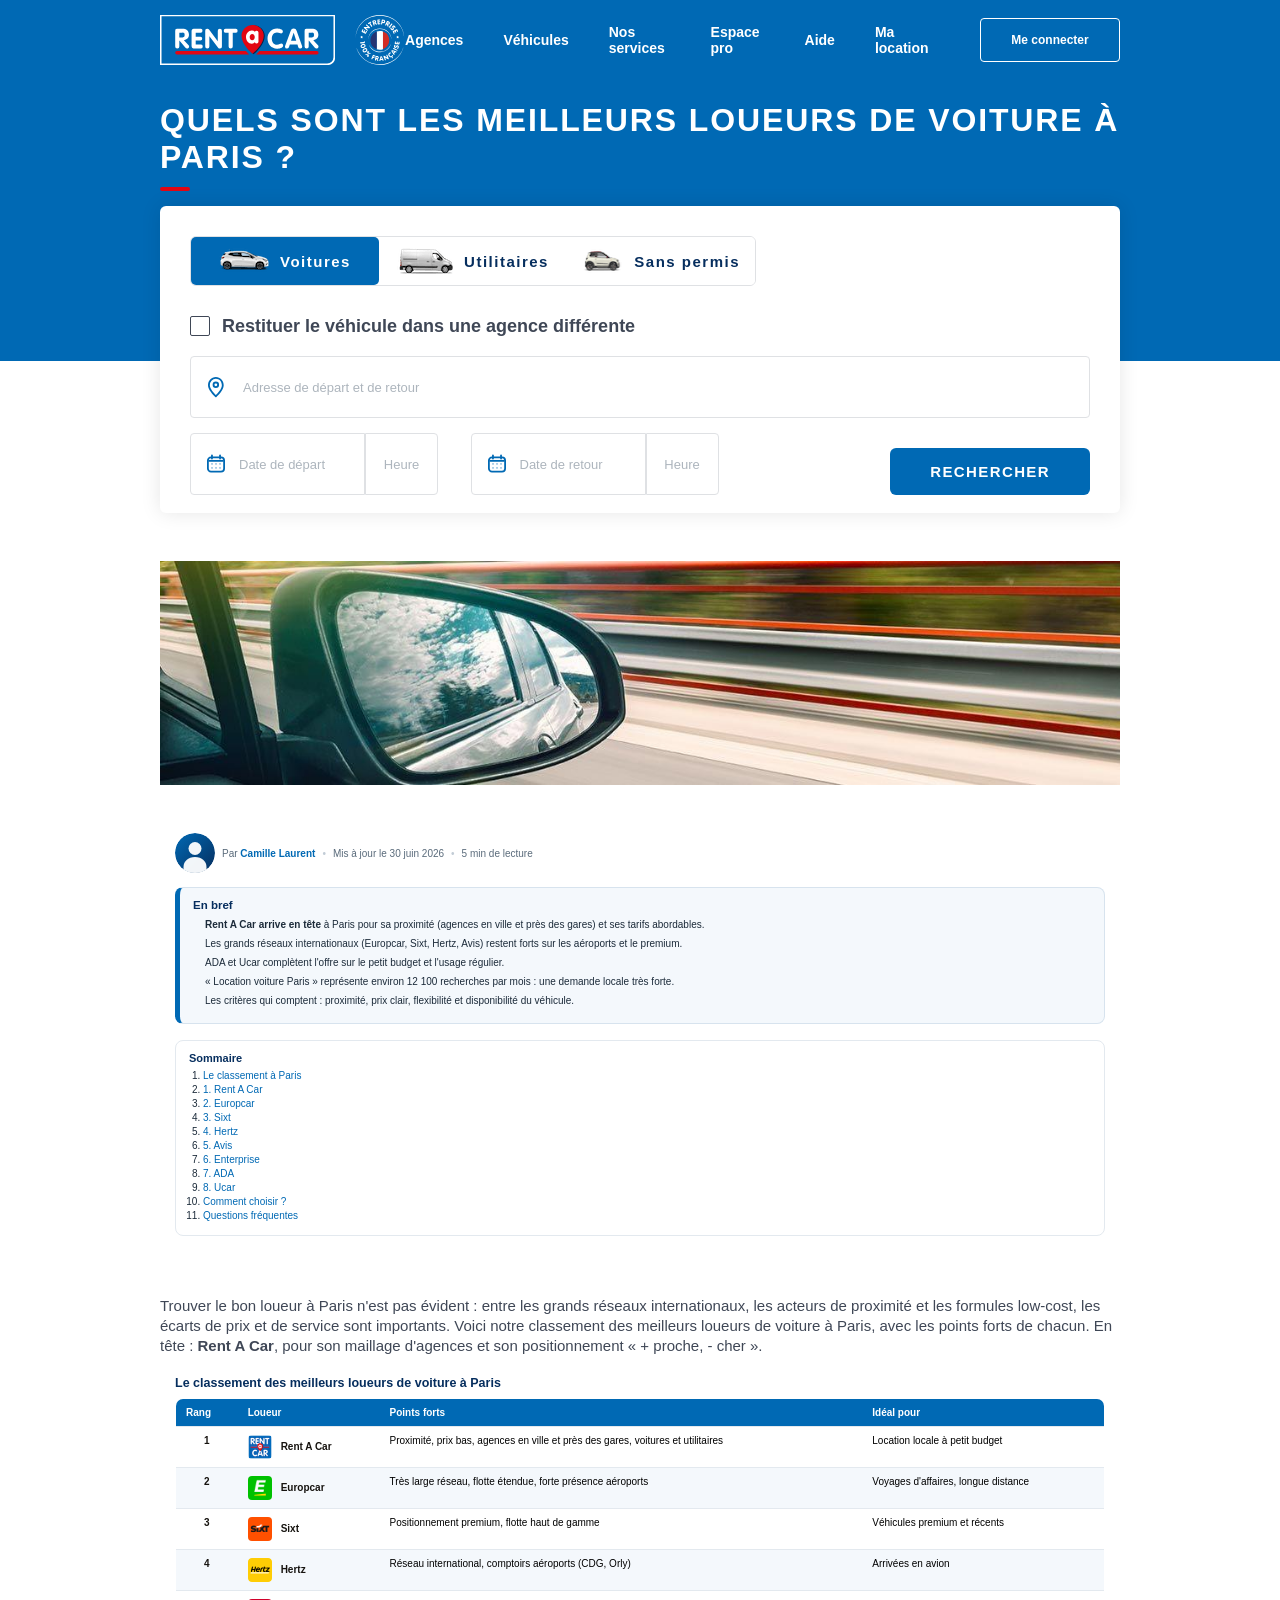
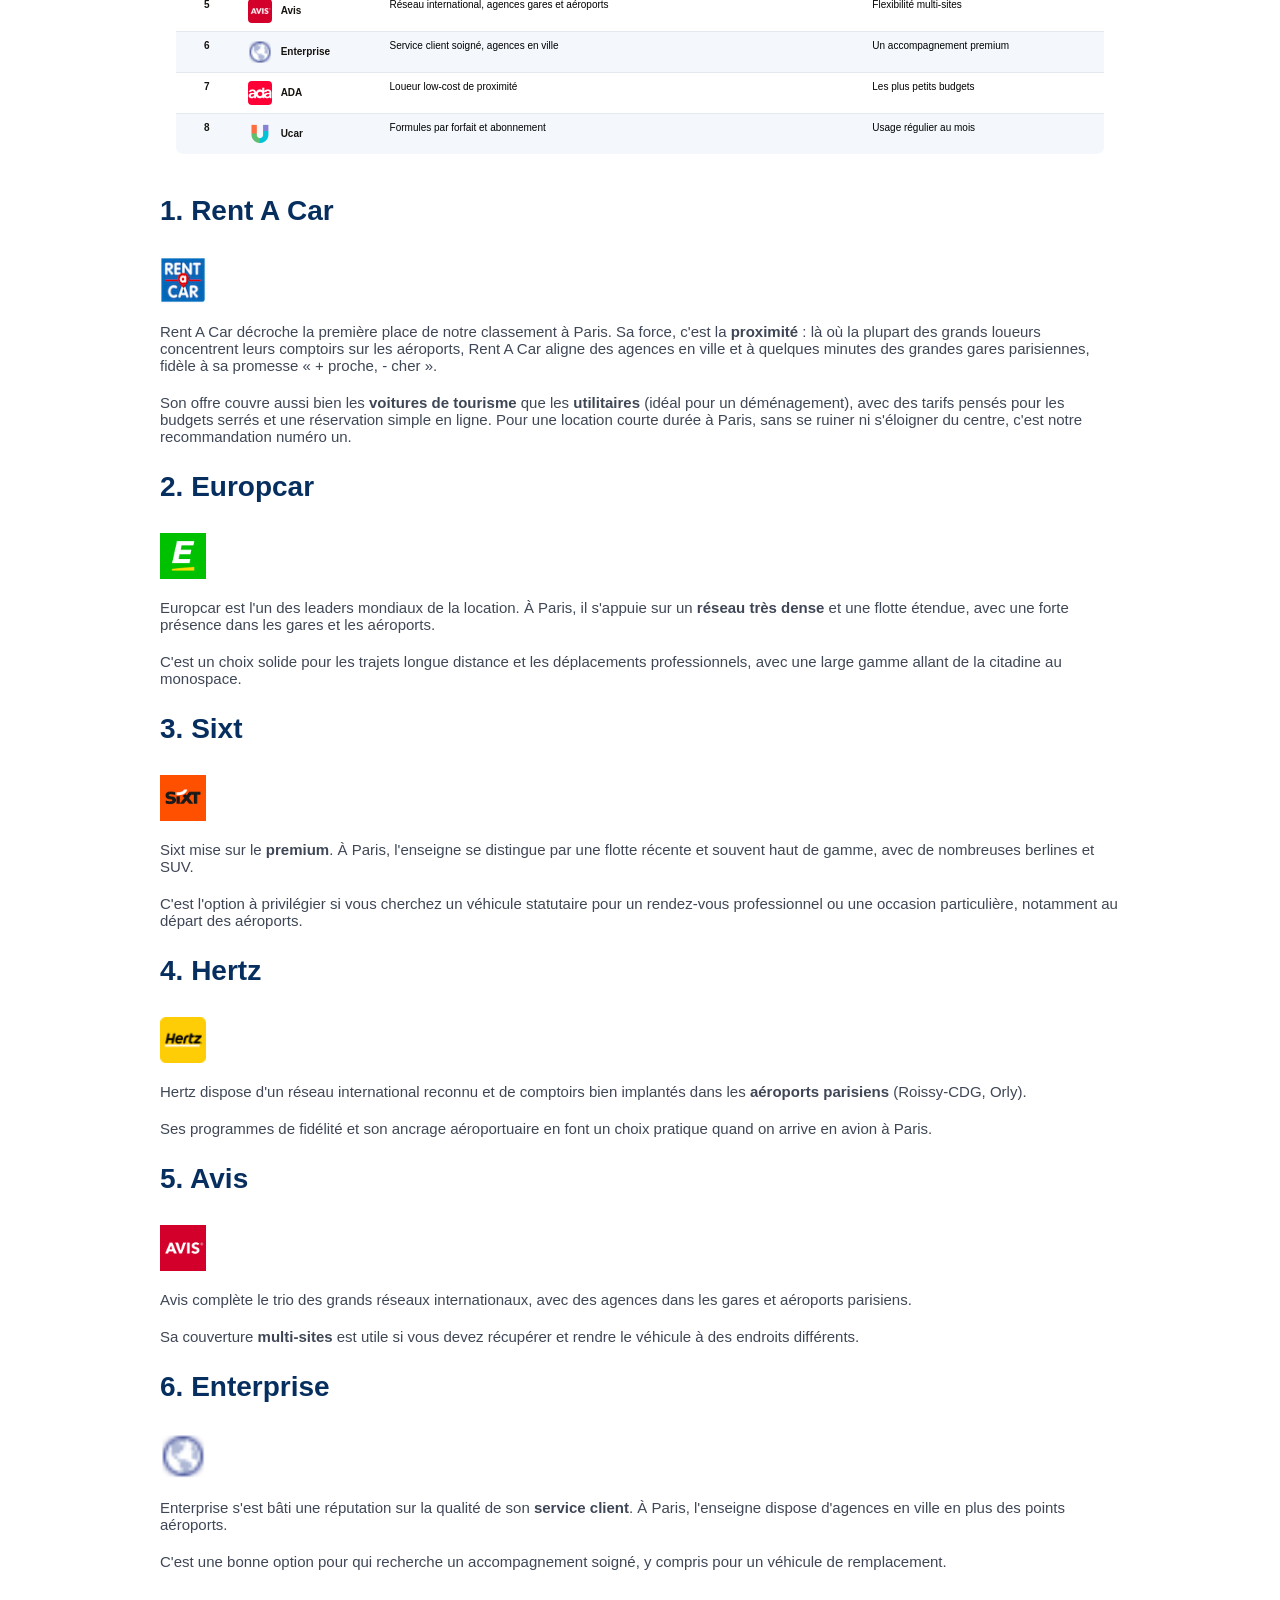
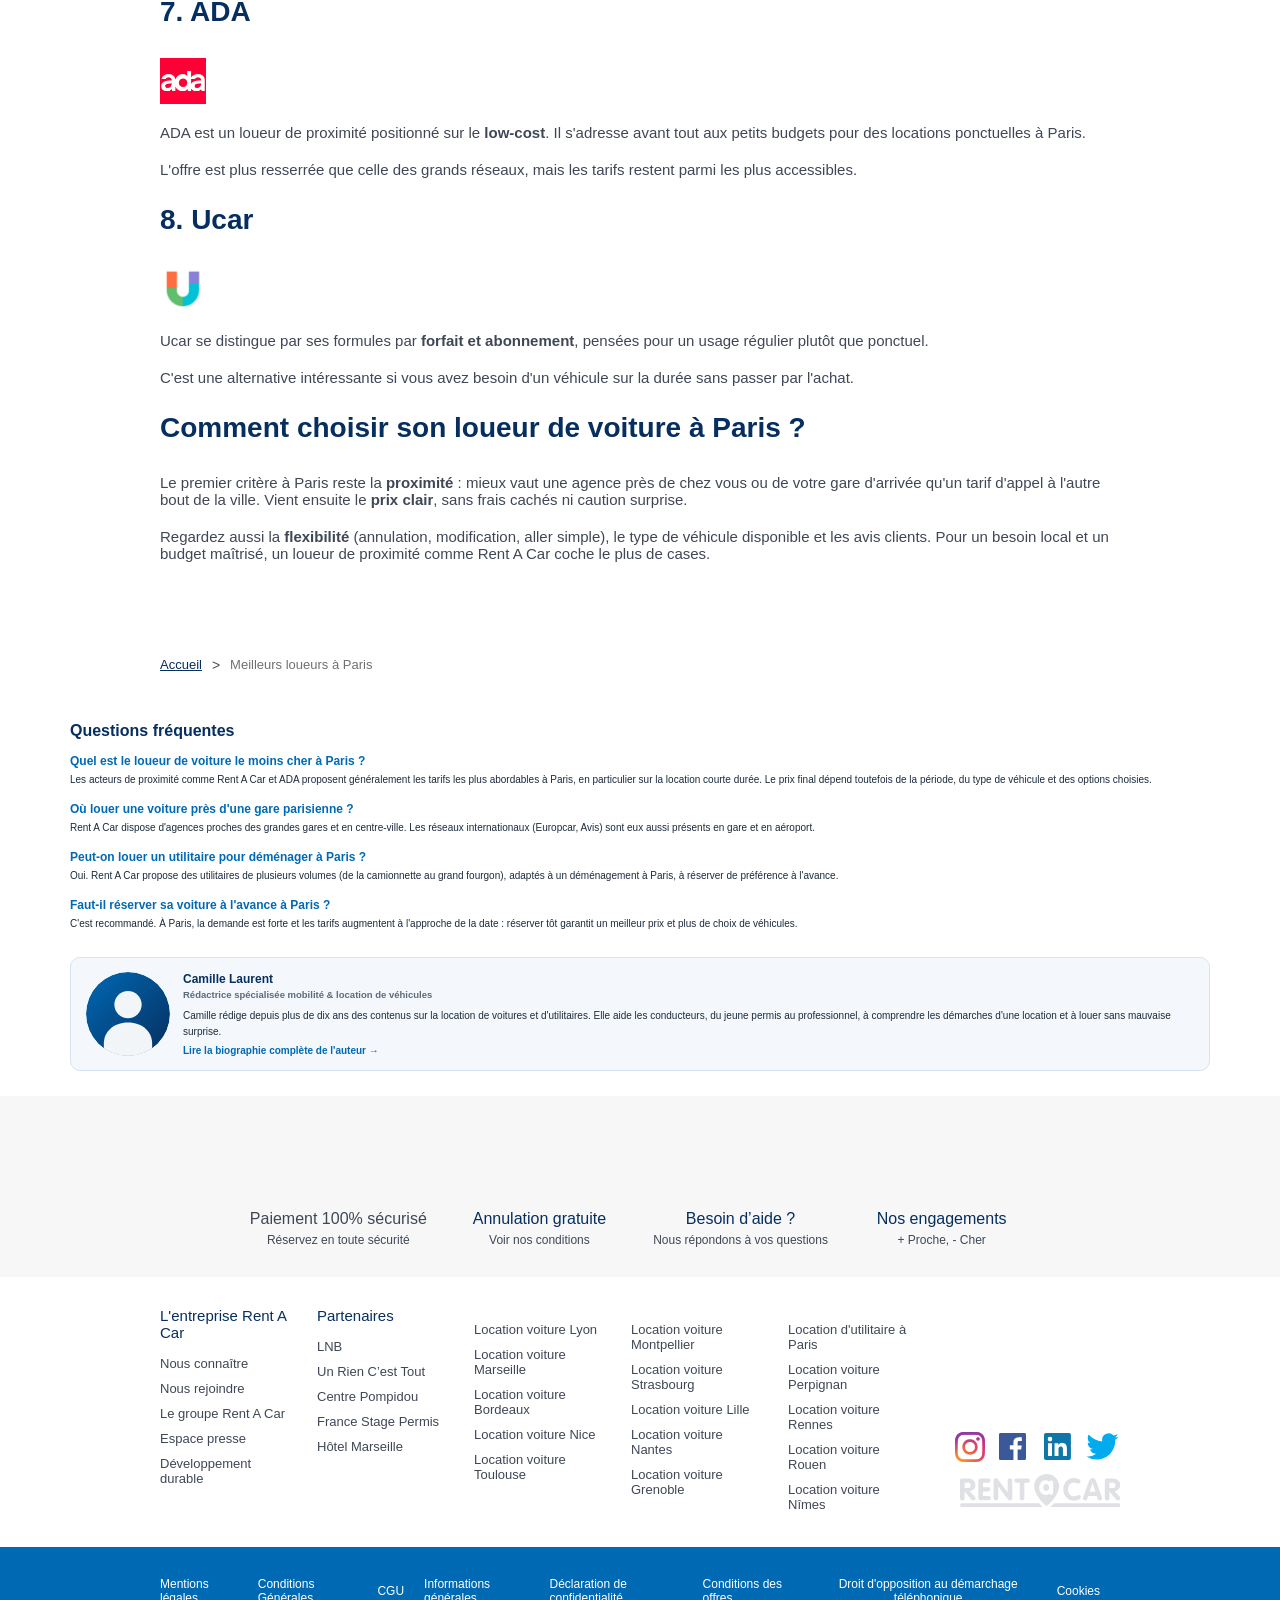
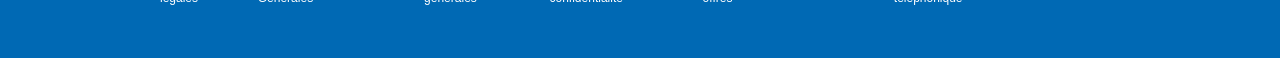
==== commit d6effbca: "Contenu complet : classement 1 H2 par loueur + logos (fix Sixt)" ====
--- a/index.html
+++ b/index.html
@@ -46,6 +46,7 @@
 @media(max-width:560px){.rcx-author{flex-direction:column}}
 </style>
 <style>.rcx-table.comparatif td:first-child{white-space:nowrap;text-align:center;font-weight:800;color:#16130f}.rcx-table .loueurcell{white-space:nowrap}.rcx-table .lg{height:24px;width:auto;max-width:70px;vertical-align:middle;margin-right:9px;border-radius:4px;object-fit:contain}.rcx-table .loueur{font-weight:700;color:#16130f}</style>
+<style>.PointOfInterestList_text__TGkgt .sec-logo{height:46px;width:auto;max-width:150px;margin:0 0 14px;display:block;object-fit:contain}</style>
 </head><body><div id="__next"><div class="Layout_main__0_AIL"><div><header><nav class=""><div class="Section_sectionContainer___iJiy HeaderLegacy_headerSectionColor__YGekd"><div class="Section_section___ODhG"><div class="HeaderLegacy_header__NFEKu"><div class="HeaderLegacy_menu__XQQSt"><div class="MenuMobile_menuBurger__k3HME"><div class="MenuMobile_icon__JFBc3"><svg xmlns="http://www.w3.org/2000/svg" width="51" height="50" viewBox="0 0 51 50"><g id="Menu_" data-name="Menu " transform="translate(51 50) rotate(180)"><rect id="Rectangle_842" data-name="Rectangle 842" width="50" height="50" fill="none"></rect><g id="Groupe_8224" data-name="Groupe 8224" transform="translate(49 46) rotate(180)"><rect id="Rectangle_838" data-name="Rectangle 838" width="51" height="50" transform="translate(-2 -4)" fill="none"></rect><g id="menu" transform="translate(13 14)"><rect id="middle" width="21" height="1.853" rx="0.927" transform="translate(0 6.561)" fill="#fff"></rect><g id="Groupe_8213" data-name="Groupe 8213"><rect id="top" width="10.667" height="2" rx="1" fill="#fff"></rect><rect id="bot" width="17.333" height="2" rx="1" transform="translate(-0.311 13.353)" fill="#fff"></rect></g></g></g></g></svg></div><div><div class="MenuMobile_menuOut__4tjP4"><div><div class="SectionWithLinks_sectionWithLinksTitle__ceeWK"><p>Agences</p><div class="SectionWithLinks_arrowContainer__Jsb2l"><svg xmlns="http://www.w3.org/2000/svg" width="18" height="18" viewBox="0 0 16 16"><path fill="none" fill-rule="evenodd" stroke="#445871" stroke-linecap="round" stroke-linejoin="round" d="M6.5 3.55l4.95 4.95-4.95 4.95"></path></svg></div></div></div><div><div class="SectionWithSubSections_sectionWithSubSectionsTitle__ZUcWT"><p>Véhicules</p><div class="SectionWithSubSections_arrowContainer__5VDNw"><svg xmlns="http://www.w3.org/2000/svg" width="18" height="18" viewBox="0 0 16 16"><path fill="none" fill-rule="evenodd" stroke="#445871" stroke-linecap="round" stroke-linejoin="round" d="M6.5 3.55l4.95 4.95-4.95 4.95"></path></svg></div></div></div><div><div class="SectionWithSubSections_sectionWithSubSectionsTitle__ZUcWT"><p>Nos services</p><div class="SectionWithSubSections_arrowContainer__5VDNw"><svg xmlns="http://www.w3.org/2000/svg" width="18" height="18" viewBox="0 0 16 16"><path fill="none" fill-rule="evenodd" stroke="#445871" stroke-linecap="round" stroke-linejoin="round" d="M6.5 3.55l4.95 4.95-4.95 4.95"></path></svg></div></div></div><div><div class="SectionWithLinks_sectionWithLinksTitle__ceeWK"><p>Espace pro</p><div class="SectionWithLinks_arrowContainer__Jsb2l"><svg xmlns="http://www.w3.org/2000/svg" width="18" height="18" viewBox="0 0 16 16"><path fill="none" fill-rule="evenodd" stroke="#445871" stroke-linecap="round" stroke-linejoin="round" d="M6.5 3.55l4.95 4.95-4.95 4.95"></path></svg></div></div></div><div><div class="SectionWithLinks_sectionWithLinksTitle__ceeWK"><p>Aide</p><div class="SectionWithLinks_arrowContainer__Jsb2l"><svg xmlns="http://www.w3.org/2000/svg" width="18" height="18" viewBox="0 0 16 16"><path fill="none" fill-rule="evenodd" stroke="#445871" stroke-linecap="round" stroke-linejoin="round" d="M6.5 3.55l4.95 4.95-4.95 4.95"></path></svg></div></div></div><div><div class="SectionWithLinks_sectionWithLinksTitle__ceeWK"><p>Ma location</p><div class="SectionWithLinks_arrowContainer__Jsb2l"><svg xmlns="http://www.w3.org/2000/svg" width="18" height="18" viewBox="0 0 16 16"><path fill="none" fill-rule="evenodd" stroke="#445871" stroke-linecap="round" stroke-linejoin="round" d="M6.5 3.55l4.95 4.95-4.95 4.95"></path></svg></div></div></div><div class="MenuMobile_customerServiceIcon__t_Geo"><a target="_blank" rel="noreferrer" class="MenuMobile_customerServiceLink__fQ1CX"><span style="box-sizing:border-box;display:block;overflow:hidden;width:initial;height:initial;background:none;opacity:1;border:0;margin:0;padding:0;position:absolute;top:0;left:0;bottom:0;right:0"><img alt="100% France" src="[data-uri]" decoding="async" data-nimg="fill" style="position:absolute;top:0;left:0;bottom:0;right:0;box-sizing:border-box;padding:0;border:none;margin:auto;display:block;width:0;height:0;min-width:100%;max-width:100%;min-height:100%;max-height:100%"><noscript><img alt="100% France" sizes="100vw" srcSet="_next/static/media/entreprise_100_pour100_fr_mobil.1aeb51b9.svg 640w, _next/static/media/entreprise_100_pour100_fr_mobil.1aeb51b9.svg 750w, _next/static/media/entreprise_100_pour100_fr_mobil.1aeb51b9.svg 828w, _next/static/media/entreprise_100_pour100_fr_mobil.1aeb51b9.svg 1080w, _next/static/media/entreprise_100_pour100_fr_mobil.1aeb51b9.svg 1200w, _next/static/media/entreprise_100_pour100_fr_mobil.1aeb51b9.svg 1920w, _next/static/media/entreprise_100_pour100_fr_mobil.1aeb51b9.svg 2048w, _next/static/media/entreprise_100_pour100_fr_mobil.1aeb51b9.svg 3840w" src="_next/static/media/entreprise_100_pour100_fr_mobil.1aeb51b9.svg" decoding="async" data-nimg="fill" style="position:absolute;top:0;left:0;bottom:0;right:0;box-sizing:border-box;padding:0;border:none;margin:auto;display:block;width:0;height:0;min-width:100%;max-width:100%;min-height:100%;max-height:100%" loading="lazy"/></noscript></span></a></div></div></div></div><ul class="MenuDesktop_menu__Y5Gam"><li class="MenuDesktop_menuSection__9Mzqd"><div class="MenuDesktop_menuSectionTitle__XfRWe">Agences</div><div class="MenuDesktop_menuSectionLinks__np_YY"><div class="MenuDesktop_arrow__iS6zT"></div><ul class="MenuDesktop_single__iTfqt"><li class="MenuDesktop_link___1l6_"><a href="https://www.rentacar.fr/agences">Agences France</a></li><li class="MenuDesktop_link___1l6_"><a href="https://www.rentacar.fr/agences/v/paris-75056">Location de voiture Paris</a></li><li class="MenuDesktop_link___1l6_"><a href="https://www.rentacar.fr/agences/departement/20">Agences Corse</a></li><li class="MenuDesktop_link___1l6_"><a href="https://www.rentacar.fr/agences/dom-tom/50-location-de-voiture-guadeloupe">Agences Guadeloupe</a></li><li class="MenuDesktop_link___1l6_"><a href="https://www.rentacar.fr/agences/dom-tom/2-location-de-voiture-martinique">Agences Martinique</a></li><li class="MenuDesktop_link___1l6_"><a href="https://www.rentacar.fr/agences/dom-tom/n51-location-de-voiture-la-reunion">Agences La Réunion</a></li><li class="MenuDesktop_link___1l6_"><a href="https://www.rentacar.fr/agences/dom-tom/n260-location-voiture-guyane">Agences Guyane</a></li></ul></div></li><li class="MenuDesktop_menuSection__9Mzqd"><div class="MenuDesktop_menuSectionTitle__XfRWe">Véhicules</div><div class="MenuDesktop_menuSectionLinks__np_YY"><div class="MenuDesktop_arrow__iS6zT"></div><div class="MenuDesktop_columns__8GgGB"><ul class="MenuDesktop_column__6We5P"><li><div class="MenuDesktop_arrow__iS6zT"></div><div class="MenuDesktop_title__M9dQp">Voitures</div></li><li class="MenuDesktop_link___1l6_"><a href="https://www.rentacar.fr/vehicules-tourisme">Toutes nos locations de voitures</a></li><li class="MenuDesktop_link___1l6_"><a href="https://www.rentacar.fr/vehicules-tourisme/12-voiture-economique">Voiture Economique</a></li><li class="MenuDesktop_link___1l6_"><a href="https://www.rentacar.fr/vehicules-tourisme/13-voiture-citadine">Voiture Citadine</a></li><li class="MenuDesktop_link___1l6_"><a href="https://www.rentacar.fr/vehicules-tourisme/14-voiture-affaires">Voiture Affaires</a></li><li class="MenuDesktop_link___1l6_"><a href="https://www.rentacar.fr/vehicules-tourisme/15-voiture-confort">Voiture Confort</a></li><li class="MenuDesktop_link___1l6_"><a href="https://www.rentacar.fr/vehicules-tourisme/16-voiture-multispace">Voiture Multispace</a></li><li class="MenuDesktop_link___1l6_"><a href="https://www.rentacar.fr/vehicules-tourisme/17-voiture-berline">Voiture Berline</a></li><li class="MenuDesktop_link___1l6_"><a href="https://www.rentacar.fr/vehicules-tourisme/18-voiture-minibus">Voiture Minibus</a></li><li class="MenuDesktop_link___1l6_"><a href="https://www.rentacar.fr/vehicules-tourisme/61-voiture-monospace">Voiture Monospace</a></li><li class="MenuDesktop_link___1l6_"><a href="https://www.rentacar.fr/vehicules-tourisme/19-voiture-prestige">Voiture Prestige et Luxe</a></li><li class="MenuDesktop_link___1l6_"><a href="https://www.rentacar.fr/vehicules-tourisme/84-location-de-voiture">Véhicules spécifiques</a></li><li class="MenuDesktop_link___1l6_"><a href="https://www.rentacar.fr/vehicules-tourisme/91-location-de-moto-et-scooter">Véhicules 2 Roues</a></li><li class="MenuDesktop_link___1l6_"><a href="https://www.rentacar.fr/vehicules-tourisme/89-voiture-electrique">Voiture Electrique</a></li></ul><ul class="MenuDesktop_column__6We5P"><li><div class="MenuDesktop_arrow__iS6zT"></div><div class="MenuDesktop_title__M9dQp">Utilitaires</div></li><li class="MenuDesktop_link___1l6_"><a href="https://www.rentacar.fr/vehicules-utilitaires">Toutes nos locations d’utilitaires</a></li><li class="MenuDesktop_link___1l6_"><a href="https://www.rentacar.fr/vehicules-utilitaires/4-camionnette-3m">Camionnette 3m³</a></li><li class="MenuDesktop_link___1l6_"><a href="https://www.rentacar.fr/vehicules-utilitaires/134-camionnette-4m">Camionnette 4m³</a></li><li class="MenuDesktop_link___1l6_"><a href="https://www.rentacar.fr/vehicules-utilitaires/20-camionnette-4-6m">Camionnette 4-6m³</a></li><li class="MenuDesktop_link___1l6_"><a href="https://www.rentacar.fr/vehicules-utilitaires/21-fourgonnette-7-9m">Fourgonnette 7-9m³</a></li><li class="MenuDesktop_link___1l6_"><a href="https://www.rentacar.fr/vehicules-utilitaires/22-grand-fourgon-10-12m3">Grand fourgon 10-12m³</a></li><li class="MenuDesktop_link___1l6_"><a href="https://www.rentacar.fr/vehicules-utilitaires/23-grand-fourgon-14m3">Grand fourgon 14m³</a></li><li class="MenuDesktop_link___1l6_"><a href="https://www.rentacar.fr/vehicules-utilitaires/24-petit-camion-16-20m3">Petit Camion 16-20m³</a></li><li class="MenuDesktop_link___1l6_"><a href="https://www.rentacar.fr/vehicules-utilitaires/25-camion-hayon-20m3">Camion 20m³ Hayon</a></li><li class="MenuDesktop_link___1l6_"><a href="https://www.rentacar.fr/vehicules-utilitaires/26-camion-benne">Camion Benne</a></li><li class="MenuDesktop_link___1l6_"><a href="https://www.rentacar.fr/vehicules-utilitaires/camion-poids-lourd">Camions Poids Lourds</a></li></ul></div></div></li><li class="MenuDesktop_menuSection__9Mzqd"><div class="MenuDesktop_menuSectionTitle__XfRWe">Nos services</div><div class="MenuDesktop_menuSectionLinks__np_YY"><div class="MenuDesktop_arrow__iS6zT"></div><div class="MenuDesktop_rows__RHyYK"><ul class="MenuDesktop_row__WH3Dl"><li><div class="MenuDesktop_arrow__iS6zT"></div><p class="MenuDesktop_title__M9dQp">Aller Simple</p></li><li class="MenuDesktop_link___1l6_"><a href="https://www.rentacar.fr/aller-simple">Location d'utilitaire en Aller Simple</a></li></ul><ul class="MenuDesktop_row__WH3Dl"><li><div class="MenuDesktop_arrow__iS6zT"></div><p class="MenuDesktop_title__M9dQp">Sans Permis</p></li><li class="MenuDesktop_link___1l6_"><a href="https://www.rentacar.fr/voiture-sans-permis">Location de voiture Sans permis</a></li><li class="MenuDesktop_link___1l6_"><a href="https://www.rentacar.fr/voiture-sans-permis/221-utilitaire-sans-permis">Location d'utilitaire Sans permis</a></li></ul><ul class="MenuDesktop_row__WH3Dl"><li><div class="MenuDesktop_arrow__iS6zT"></div><p class="MenuDesktop_title__M9dQp">Solutions VTC</p></li><li class="MenuDesktop_link___1l6_"><a href="https://www.rentacar.fr/location-voiture-vtc">Location de voiture VTC Paris</a></li><li class="MenuDesktop_link___1l6_"><a href="https://www.rentacar.fr/location-voiture-vtc-lyon">Location de voiture VTC Lyon</a></li></ul><ul class="MenuDesktop_row__WH3Dl"><li><div class="MenuDesktop_arrow__iS6zT"></div><p class="MenuDesktop_title__M9dQp">Vélo</p></li><li class="MenuDesktop_link___1l6_"><a href="https://www.rentacar.fr/nos-services/location-velo-electrique">Location de vélo électrique</a></li></ul></div></div></li><li class="MenuDesktop_menuSection__9Mzqd"><div class="MenuDesktop_menuSectionTitle__XfRWe">Espace pro</div><div class="MenuDesktop_menuSectionLinks__np_YY"><div class="MenuDesktop_arrow__iS6zT"></div><ul class="MenuDesktop_single__iTfqt"><li class="MenuDesktop_link___1l6_"><a href="https://www.rentacar.fr/solutions-pro">Solutions pour les professionnels</a></li><li class="MenuDesktop_link___1l6_"><a href="https://www.rentacar.fr/programme-fidelite-pro">Programme de Fidélité Pro</a></li><li class="MenuDesktop_link___1l6_"><a href="https://www.rentacar.fr/accountB2B">Mon Compte Fidélité Pro</a></li></ul></div></li><li class="MenuDesktop_menuSection__9Mzqd"><div class="MenuDesktop_menuSectionTitle__XfRWe">Aide</div><div class="MenuDesktop_menuSectionLinks__np_YY"><div class="MenuDesktop_arrow__iS6zT"></div><ul class="MenuDesktop_single__iTfqt"><li class="MenuDesktop_link___1l6_"><a href="https://www.rentacar.fr/nos-dossiers/faq">Contact et FAQ</a></li><li class="MenuDesktop_link___1l6_"><a href="https://www.rentacar.fr/nos-dossiers">Nos guides de location</a></li><li class="MenuDesktop_link___1l6_"><a href="https://www.rentacar.fr/utiles/bons-plans-reductions">Nos offres et réductions</a></li><li class="MenuDesktop_link___1l6_"><a href="https://www.rentacar.fr/nos-dossiers/40-formalites-pour-organiser-son-demenagement">Déménagement</a></li><li class="MenuDesktop_link___1l6_"><a href="https://www.rentacar.fr/nos-dossiers/58-depart-en-vacances">Départ en vacances</a></li><li class="MenuDesktop_link___1l6_"><a href="https://www.rentacar.fr/nos-dossiers/57-securite-routiere">Sécurité routière</a></li><li class="MenuDesktop_link___1l6_"><a href="https://www.rentacar.fr/nos-dossiers/10-demarches-location">Conseils location</a></li><li class="MenuDesktop_link___1l6_"><a href="https://www.rentacar.fr/nos-dossiers/43-location-jeune-conducteur">Jeunes conducteurs</a></li><li class="MenuDesktop_link___1l6_"><a href="https://rac-production-strapi-uploads.s3.eu-west-3.amazonaws.com/Informations_loi_Montagne_e63c8dfa86.pdf">Loi montagne</a></li></ul></div></li><li class="MenuDesktop_menuSection__9Mzqd"><div class="MenuDesktop_menuSectionTitle__XfRWe">Ma location</div><div class="MenuDesktop_menuSectionLinks__np_YY"><div class="MenuDesktop_arrow__iS6zT"></div><ul class="MenuDesktop_single__iTfqt"><li class="MenuDesktop_link___1l6_"><a href="https://www.rentacar.fr/check-in">Gérer ma location</a></li></ul></div></li></ul></div><div class="HeaderLegacy_racIcon__qbr7u"><button class="HeaderLegacy_racIcon__qbr7u" type="button"><svg viewBox="0 0 175.388 49.995"><defs><clipPath id="hyfaxubisa"><path data-name="Rectangle 1170" style="fill:none" d="M0 0h175.388v49.995H0z"></path></clipPath></defs><g data-name="Groupe 9442" style="clip-path:url(#hyfaxubisa)"><path data-name="Tracé 11230" d="M169 50H0V0h175.389v43.82c0 2.417-2.866 6.175-6.387 6.175" style="fill:#fff"></path><path data-name="Tracé 11231" d="M168.786 49.7H2.7V2.424h172.363v41.05a6.261 6.261 0 0 1-6.277 6.23" transform="translate(-1.188 -1.066)" style="fill:#0069b4"></path><path data-name="Tracé 11232" d="M31.305 33.449h2.836A2.344 2.344 0 0 0 36.7 31a2.31 2.31 0 0 0-2.562-2.423h-2.833zm-4.131-6.527a1.949 1.949 0 0 1 2.12-2.148h4.847c4.242 0 6.859 1.9 6.859 6.226 0 3.029-2.286 4.764-5.1 5.205l4.683 5.012a1.787 1.787 0 0 1 .551 1.212 2.089 2.089 0 0 1-3.663 1.4l-6.111-7.406h-.054V42.4a2.067 2.067 0 1 1-4.131 0z" transform="translate(-11.952 -10.896)" style="fill:#fff"></path><path data-name="Tracé 11233" d="M56.476 27.169c0-1.377.688-2.4 2.148-2.4h6.83a1.833 1.833 0 0 1 1.956 1.9 1.864 1.864 0 0 1-1.956 1.9h-4.847v4.021h4.516a1.865 1.865 0 0 1 2.01 1.9 1.9 1.9 0 0 1-2.01 1.9h-4.516v4.186H65.7a1.833 1.833 0 0 1 1.955 1.9 1.864 1.864 0 0 1-1.955 1.9h-7.1a2.011 2.011 0 0 1-2.121-2.065z" transform="translate(-24.839 -10.895)" style="fill:#fff"></path><path data-name="Tracé 11234" d="M80.91 26.626a1.974 1.974 0 0 1 2.065-2.148 2.57 2.57 0 0 1 1.735.909l8.73 11.65h.06V26.626a2.067 2.067 0 1 1 4.131 0v15.643a1.974 1.974 0 0 1-2.066 2.148 2.636 2.636 0 0 1-1.735-.909L85.1 32h-.055v10.269a2.067 2.067 0 1 1-4.131 0z" transform="translate(-35.586 -10.766)" style="fill:#fff"></path><path data-name="Tracé 11235" d="M118.922 28.574h-3a1.779 1.779 0 0 1-1.873-1.9 1.844 1.844 0 0 1 1.873-1.9h10.135a1.844 1.844 0 0 1 1.873 1.9 1.779 1.779 0 0 1-1.873 1.9h-3V42.4a2.067 2.067 0 1 1-4.131 0z" transform="translate(-50.16 -10.895)" style="fill:#fff"></path><path data-name="Tracé 11236" d="M98.09 64.592h-69.2a1.658 1.658 0 0 0 0 3.316h72.435q-1.765-1.666-3.231-3.316" transform="translate(-11.976 -28.408)" style="fill:#e20613"></path><path data-name="Tracé 11237" d="M232.889 64.592h-57.707q-1.47 1.649-3.231 3.316h60.938a1.658 1.658 0 0 0 0-3.316" transform="translate(-75.627 -28.408)" style="fill:#e20613"></path><path data-name="Tracé 11238" d="M158.712 18.459a10.907 10.907 0 0 1 11.169 10.626c-.02 9-9.646 16.919-11.169 18.349-1.523-1.43-11.149-9.353-11.169-18.349a10.907 10.907 0 0 1 11.169-10.626" transform="translate(-64.894 -8.118)" style="fill:#00244d"></path><path data-name="Tracé 11239" d="M201.864 24.183c2.01 0 5.921.661 5.921 3.084a1.749 1.749 0 0 1-1.707 1.845c-1.129 0-1.9-.964-4.214-.964-3.415 0-5.178 2.892-5.178 6.252 0 3.278 1.79 6.086 5.178 6.086 2.314 0 3.25-1.157 4.379-1.157a1.939 1.939 0 0 1 1.818 1.873c0 2.643-4.159 3.25-6.2 3.25-5.591 0-9.474-4.434-9.474-10.135 0-5.728 3.856-10.135 9.474-10.135" transform="translate(-84.617 -10.636)" style="fill:#fff"></path><path data-name="Tracé 11240" d="M229.689 36.466h5.232l-2.561-7.987h-.055zm-.3-10a3.239 3.239 0 0 1 2.947-2.286 3.116 3.116 0 0 1 2.947 2.286l5.4 14.982a3.209 3.209 0 0 1 .22 1.02 1.835 1.835 0 0 1-1.9 1.817 1.93 1.93 0 0 1-2.01-1.432l-.826-2.589H228.5l-.826 2.561a1.913 1.913 0 0 1-1.983 1.46 1.976 1.976 0 0 1-2.038-1.928 2.353 2.353 0 0 1 .193-.909z" transform="translate(-98.369 -10.636)" style="fill:#fff"></path><path data-name="Tracé 11241" d="M262.842 33.449h2.837A2.343 2.343 0 0 0 268.24 31a2.308 2.308 0 0 0-2.561-2.423h-2.837zm-4.131-6.527a1.949 1.949 0 0 1 2.121-2.148h4.847c4.241 0 6.857 1.9 6.857 6.224 0 3.029-2.286 4.764-5.095 5.205l4.682 5.012a1.787 1.787 0 0 1 .551 1.212 2.089 2.089 0 0 1-3.663 1.4l-6.111-7.404h-.055V42.4a2.067 2.067 0 1 1-4.131 0z" transform="translate(-113.786 -10.896)" style="fill:#fff"></path><path data-name="Tracé 11242" d="M156.949 17.728a10.907 10.907 0 0 1 11.169 10.626c-.02 9-9.646 16.919-11.169 18.349-1.523-1.43-11.149-9.353-11.169-18.349a10.908 10.908 0 0 1 11.169-10.626" transform="translate(-64.118 -7.797)" style="fill:#e20613"></path><path data-name="Tracé 11243" d="M157.54 34.243c0 1.711.9 3.138 2.543 3.138s2.543-1.426 2.543-3.138-.9-3.137-2.543-3.137-2.543 1.426-2.543 3.137m8.794 4.54a1.844 1.844 0 0 1-1.854 1.925 1.917 1.917 0 0 1-1.735-1.189 3.7 3.7 0 0 1-3.185 1.426c-3.233 0-5.728-2.971-5.728-6.7s2.5-6.7 5.728-6.7a3.7 3.7 0 0 1 3.185 1.426 1.917 1.917 0 0 1 1.735-1.188 1.843 1.843 0 0 1 1.854 1.925z" transform="translate(-67.658 -12.113)" style="fill:#fff"></path></g></svg></button></div><div class="HeaderLegacy_customerServiceIcon__bzBVL"><div class="HeaderLegacy_customerServiceLink__Gwp4D"><span style="box-sizing:border-box;display:block;overflow:hidden;width:initial;height:initial;background:none;opacity:1;border:0;margin:0;padding:0;position:absolute;top:0;left:0;bottom:0;right:0"><img alt="100% France" src="_next/static/media/entreprise_100_pour_100_FR_dscktop.6a669878.svg" decoding="async" data-nimg="fill" style="position:absolute;top:0;left:0;bottom:0;right:0;box-sizing:border-box;padding:0;border:none;margin:auto;display:block;width:0;height:0;min-width:100%;max-width:100%;min-height:100%;max-height:100%" sizes="100vw" srcset="_next/static/media/entreprise_100_pour_100_FR_dscktop.6a669878.svg 640w, _next/static/media/entreprise_100_pour_100_FR_dscktop.6a669878.svg 750w, _next/static/media/entreprise_100_pour_100_FR_dscktop.6a669878.svg 828w, _next/static/media/entreprise_100_pour_100_FR_dscktop.6a669878.svg 1080w, _next/static/media/entreprise_100_pour_100_FR_dscktop.6a669878.svg 1200w, _next/static/media/entreprise_100_pour_100_FR_dscktop.6a669878.svg 1920w, _next/static/media/entreprise_100_pour_100_FR_dscktop.6a669878.svg 2048w, _next/static/media/entreprise_100_pour_100_FR_dscktop.6a669878.svg 3840w"></span></div></div><button class="HeaderLegacy_loginMobile__KGV3x"><svg width="60" height="60" viewBox="0 0 50 50"><path data-name="Rectangle 1165" style="fill:none" d="M0 0h50v50H0z"></path><g data-name="Groupe 9431"><g data-name="Ellipse 868" transform="translate(18.655 14)" style="stroke-width:1.8px;fill:none" stroke="white"><circle cx="6.5" cy="6.5" r="6.5" style="stroke:none"></circle><circle cx="6.5" cy="6.5" r="5.6" style="fill:none"></circle></g><path data-name="Tracé 11229" d="M-8361.631-10879.987c.219-3.556 2.171-9.027 9.641-9.3a9.959 9.959 0 0 1 10.67 9.3" transform="translate(8376.631 10916)" style="stroke-linecap:round;stroke-width:2px;fill:none" stroke="white"></path></g></svg></button><button class="HeaderLegacy_loginDesktop__UHV_b">Me connecter</button></div></div></div></nav></header></div><div class="Layout_body__zC_hG"><div class="Section_sectionContainer___iJiy"><div class="Section_section___ODhG"><div class="Breadcrumbs_breadcrumbsContainer__AUoJd"><div class="Breadcrumbs_rootBreadcrumbs__etK9y mantine-Breadcrumbs-root mantine-1d0mff5"><a class="Breadcrumbs_clickableBreadcrumb__XMZPV" href="https://www.rentacar.fr/">Accueil</a><div class="mantine-Text-root mantine-Breadcrumbs-separator mantine-5a558y">&gt;</div><p class="Breadcrumbs_breadcrumb__omxbf">Meilleurs loueurs à Paris</p></div></div></div></div><div><div class="Section_sectionContainer___iJiy HeroBlock_heroBlockWithSearchBlock__ukH2D"><div class="Section_section___ODhG"><div class="HeroBlock_heroBlock__KrJwq"><div class="HeroBlock_mobilePaddingContainer__CKcMe"><h1>Quels sont les meilleurs loueurs de voiture à Paris ?</h1><div class="HeroBlock_heroBlockUnderline__4lCo6"></div></div><div class="HeroBlock_searchBlockPositioner__kcBHb"><form class=""><div class="SearchBlock_searchBlockContainer__HIN6i"><div class="SearchBlock_searchBlockContent__WLWgC"><div class="SearchBlock_vehicleTypeContainer__M3tyg"><div class="VehicleTypeSelection_overflowContainer__bGw1h"><div class="VehicleTypeSelection_buttonsContainer__81c9B"><button type="button" class="VehicleTypeSelection_buttonContainer__zNiSD VehicleTypeSelection_active__qOteG" data-cy="Car"><div class="VehicleTypeSelection_buttonContent__8Ir86"><span style="box-sizing:border-box;display:inline-block;overflow:hidden;width:51px;height:26px;background:none;opacity:1;border:0;margin:0;padding:0;position:relative"><img alt="Picture of car" src="img/car.e00760fa-w128.png" decoding="async" data-nimg="fixed" style="position:absolute;top:0;left:0;bottom:0;right:0;box-sizing:border-box;padding:0;border:none;margin:auto;display:block;width:0;height:0;min-width:100%;max-width:100%;min-height:100%;max-height:100%" sizes="(max-width: 51px) 51wv,(max-height: 26px) 26wv,52wv" srcset="img/car.e00760fa-w64.png 1x, img/car.e00760fa-w128.png 2x"></span><span class="VehicleTypeSelection_buttonText__vN5Iv">Voitures</span></div><div class="VehicleTypeSelection_underline__rv0ji"></div></button><button type="button" class="VehicleTypeSelection_buttonContainer__zNiSD" data-cy="Truck"><div class="VehicleTypeSelection_buttonContent__8Ir86"><span style="box-sizing:border-box;display:inline-block;overflow:hidden;width:57px;height:26px;background:none;opacity:1;border:0;margin:0;padding:0;position:relative"><img alt="Picture of truck" src="img/truck.6657c6eb-w128.png" decoding="async" data-nimg="fixed" style="position:absolute;top:0;left:0;bottom:0;right:0;box-sizing:border-box;padding:0;border:none;margin:auto;display:block;width:0;height:0;min-width:100%;max-width:100%;min-height:100%;max-height:100%" sizes="(max-width: 51px) 57wv,(max-height: 26px) 26wv,52wv" srcset="img/truck.6657c6eb-w64.png 1x, img/truck.6657c6eb-w128.png 2x"></span><span class="VehicleTypeSelection_buttonText__vN5Iv">Utilitaires</span></div><div class="VehicleTypeSelection_underline__rv0ji"></div></button><button type="button" class="VehicleTypeSelection_buttonContainer__zNiSD" data-cy="WithoutLicence"><div class="VehicleTypeSelection_buttonContent__8Ir86"><span style="box-sizing:border-box;display:inline-block;overflow:hidden;width:44px;height:26px;background:none;opacity:1;border:0;margin:0;padding:0;position:relative"><img alt="Picture of car without licence" src="img/car-without-licence.c715c7e1-w96.png" decoding="async" data-nimg="fixed" style="position:absolute;top:0;left:0;bottom:0;right:0;box-sizing:border-box;padding:0;border:none;margin:auto;display:block;width:0;height:0;min-width:100%;max-width:100%;min-height:100%;max-height:100%" sizes="(max-width: 51px) 44wv,(max-height: 26px) 26wv,52wv" srcset="img/car-without-licence.c715c7e1-w48.png 1x, img/car-without-licence.c715c7e1-w96.png 2x"></span><span class="VehicleTypeSelection_buttonText__vN5Iv">Sans permis</span></div><div class="VehicleTypeSelection_underline__rv0ji"></div></button></div></div></div><div class="SearchBlock_checkboxContainer__qSxYk"><div class="mantine-Checkbox-root mantine-16ttirm"><div class="mantine-qbjb2s mantine-Checkbox-inner"><input id="mantine-q87bxspb7" type="checkbox" class="mantine-r8ux8i SearchBlockCheckbox_checkboxInput__fFywq mantine-Checkbox-input"><svg viewBox="0 0 10 7" fill="none" xmlns="http://www.w3.org/2000/svg" class="__mantine-ref-icon mantine-180iq9w mantine-Checkbox-icon"><path d="M4 4.586L1.707 2.293A1 1 0 1 0 .293 3.707l3 3a.997.997 0 0 0 1.414 0l5-5A1 1 0 1 0 8.293.293L4 4.586z" fill="currentColor" fill-rule="evenodd" clip-rule="evenodd"></path></svg></div><label class="mantine-1kutx1b SearchBlockCheckbox_label__sOVp2 SearchBlockCheckbox_uncheckedLabel__ww24C mantine-Checkbox-label" for="mantine-q87bxspb7">Restituer le véhicule dans une agence différente</label></div></div><div class="SearchBlock_container__4u1YX"><div class="mantine-InputWrapper-root SearchBlock_roundTripContainer__oIc0x mantine-1m3pqry"><div class="SearchBlock_roundTripSubContainer__a8puS"><div class="mantine-Autocomplete-root mantine-1m3pqry" data-cy="autocomplete-round-trip"><div class="mantine-qqmv3w mantine-Autocomplete-wrapper" role="combobox" aria-haspopup="listbox" aria-controls="round-trip" aria-expanded="false" tabindex="-1"><div class="mantine-Autocomplete-wrapper mantine-12sbrde"><div class="mantine-yxyjyg PeliasAutocomplete_icon__AKb91 mantine-Autocomplete-icon"><svg xmlns="http://www.w3.org/2000/svg" width="22" height="22"><g data-name="invisible box"><path data-name="Rectangle 1204" style="fill:none" d="M0 0h22v22H0z"></path></g><g data-name="icons Q2"><path data-name="Trac\xE9 11281" d="M20.231 11.846a1.385 1.385 0 1 1-1.385 1.385 1.339 1.339 0 0 1 1.385-1.385m0-1.846a3.231 3.231 0 1 0 3.231 3.231A3.231 3.231 0 0 0 20.231 10z" transform="translate(-9.384 -4.385)" style="fill:#0069b4"></path><path data-name="Trac\xE9 11282" d="M14.846 3.846c3.415 0 6 2.769 6 6.462s-3.969 7.708-6 9.785c-2.031-2.077-6-6.323-6-9.785a6.245 6.245 0 0 1 6-6.462m0-1.846C10.277 2 7 5.739 7 10.308s5.308 9.831 7.2 11.723a.877.877 0 0 0 1.292 0c1.892-1.892 7.2-7.062 7.2-11.723S19.416 2 14.846 2z" transform="translate(-4 -1.077)" style="fill:#0069b4"></path></g></svg></div><input type="search" autocomplete="off" name="roundTrip" placeholder="Adresse de départ et de retour" aria-label="Adresse de départ et de retour" data-mantine-stop-propagation="false" id="round-trip" aria-autocomplete="list" aria-invalid="false" class="mantine-Autocomplete-unstyledVariant PeliasAutocomplete_input__DngPa mantine-Autocomplete-input mantine-Autocomplete-withIcon mantine-1tbzhw5" value=""></div></div></div></div></div><div class="SearchBlock_dateTimePickersContainer__hAi86"><div class="DateTimePicker_inputWrapperRoot__HGXR5 mantine-InputWrapper-root mantine-1m3pqry"><div class="DateTimePicker_dateTimePickerContainer__FAA53"><div class="DateTimePicker_fullWidth__1nJkB mantine-Input-wrapper mantine-12sbrde"><div class="mantine-yxyjyg DateTimePicker_datePickerIcon__Bf8gI mantine-Input-icon"><svg xmlns="http://www.w3.org/2000/svg" width="22" height="22"><path data-name="Rectangle 892" style="fill:none" d="M0 0h22v22H0z"></path><g data-name="Rectangle 893" transform="translate(2 3.5)" style="stroke:#0069b4;stroke-width:1.8px;fill:none"><rect width="18" height="16" rx="4" style="stroke:none" stroke="none"></rect><rect x="0.9" y="0.9" width="16.2" height="14.2" rx="3.1" style="fill:none"></rect></g><path data-name="Ligne 250" transform="translate(3.5 7.868)" style="stroke:#0069b4;stroke-width:1.8px;fill:none" d="M0 0h15"></path><path data-name="Ligne 248" transform="translate(6.95 2.5)" style="stroke-linecap:round;stroke:#0069b4;stroke-width:1.8px;fill:none" d="M0 0v3"></path><path data-name="Ligne 249" transform="translate(15.05 2.5)" style="stroke-linecap:round;stroke:#0069b4;stroke-width:1.8px;fill:none" d="M0 0v3"></path><g data-name="Groupe 8496"><g data-name="Ellipse 409" style="stroke:#0069b4;stroke-width:1.8px;fill:none" transform="translate(6 10.115)"><circle cx="1" cy="1" r="1" style="stroke:none" stroke="none"></circle><circle cx="1" cy="1" r="0.1" style="fill:none"></circle></g><g data-name="Ellipse 410" transform="translate(10 10.115)" style="stroke:#0069b4;stroke-width:1.8px;fill:none"><circle cx="1" cy="1" r="1" style="stroke:none" stroke="none"></circle><circle cx="1" cy="1" r="0.1" style="fill:none"></circle></g><g data-name="Ellipse 411" transform="translate(14 10.115)" style="stroke:#0069b4;stroke-width:1.8px;fill:none"><circle cx="1" cy="1" r="1" style="stroke:none" stroke="none"></circle><circle cx="1" cy="1" r="0.1" style="fill:none"></circle></g><g data-name="Ellipse 412" transform="translate(6 14.115)" style="stroke:#0069b4;stroke-width:1.8px;fill:none"><circle cx="1" cy="1" r="1" style="stroke:none" stroke="none"></circle><circle cx="1" cy="1" r="0.1" style="fill:none"></circle></g><g data-name="Ellipse 413" transform="translate(10 14.115)" style="stroke:#0069b4;stroke-width:1.8px;fill:none"><circle cx="1" cy="1" r="1" style="stroke:none" stroke="none"></circle><circle cx="1" cy="1" r="0.1" style="fill:none"></circle></g><g data-name="Ellipse 414" transform="translate(14 14.115)" style="stroke:#0069b4;stroke-width:1.8px;fill:none"><circle cx="1" cy="1" r="1" style="stroke:none" stroke="none"></circle><circle cx="1" cy="1" r="0.1" style="fill:none"></circle></g></g></svg></div><input aria-label="Date de départ" placeholder="Date de départ" class="mantine-Input-defaultVariant DateTimePicker_datePickerWrapper__kTveZ DateTimePicker_datePickerInput__VnmE7 DateTimePicker_loading__qWGnH mantine-Input-input mantine-Input-withIcon mantine-1lp14sr"></div><div class="mantine-Input-wrapper mantine-12sbrde"><input aria-label="Heure" placeholder="Heure" class="mantine-Input-defaultVariant DateTimePicker_selectInput__zQuM1 DateTimePicker_loading__qWGnH mantine-Input-input mantine-g773hu"></div></div></div><div class="DateTimePicker_inputWrapperRoot__HGXR5 mantine-InputWrapper-root mantine-1m3pqry"><div class="DateTimePicker_dateTimePickerContainer__FAA53"><div class="DateTimePicker_fullWidth__1nJkB mantine-Input-wrapper mantine-12sbrde"><div class="mantine-yxyjyg DateTimePicker_datePickerIcon__Bf8gI mantine-Input-icon"><svg xmlns="http://www.w3.org/2000/svg" width="22" height="22"><path data-name="Rectangle 892" style="fill:none" d="M0 0h22v22H0z"></path><g data-name="Rectangle 893" transform="translate(2 3.5)" style="stroke:#0069b4;stroke-width:1.8px;fill:none"><rect width="18" height="16" rx="4" style="stroke:none" stroke="none"></rect><rect x="0.9" y="0.9" width="16.2" height="14.2" rx="3.1" style="fill:none"></rect></g><path data-name="Ligne 250" transform="translate(3.5 7.868)" style="stroke:#0069b4;stroke-width:1.8px;fill:none" d="M0 0h15"></path><path data-name="Ligne 248" transform="translate(6.95 2.5)" style="stroke-linecap:round;stroke:#0069b4;stroke-width:1.8px;fill:none" d="M0 0v3"></path><path data-name="Ligne 249" transform="translate(15.05 2.5)" style="stroke-linecap:round;stroke:#0069b4;stroke-width:1.8px;fill:none" d="M0 0v3"></path><g data-name="Groupe 8496"><g data-name="Ellipse 409" style="stroke:#0069b4;stroke-width:1.8px;fill:none" transform="translate(6 10.115)"><circle cx="1" cy="1" r="1" style="stroke:none" stroke="none"></circle><circle cx="1" cy="1" r="0.1" style="fill:none"></circle></g><g data-name="Ellipse 410" transform="translate(10 10.115)" style="stroke:#0069b4;stroke-width:1.8px;fill:none"><circle cx="1" cy="1" r="1" style="stroke:none" stroke="none"></circle><circle cx="1" cy="1" r="0.1" style="fill:none"></circle></g><g data-name="Ellipse 411" transform="translate(14 10.115)" style="stroke:#0069b4;stroke-width:1.8px;fill:none"><circle cx="1" cy="1" r="1" style="stroke:none" stroke="none"></circle><circle cx="1" cy="1" r="0.1" style="fill:none"></circle></g><g data-name="Ellipse 412" transform="translate(6 14.115)" style="stroke:#0069b4;stroke-width:1.8px;fill:none"><circle cx="1" cy="1" r="1" style="stroke:none" stroke="none"></circle><circle cx="1" cy="1" r="0.1" style="fill:none"></circle></g><g data-name="Ellipse 413" transform="translate(10 14.115)" style="stroke:#0069b4;stroke-width:1.8px;fill:none"><circle cx="1" cy="1" r="1" style="stroke:none" stroke="none"></circle><circle cx="1" cy="1" r="0.1" style="fill:none"></circle></g><g data-name="Ellipse 414" transform="translate(14 14.115)" style="stroke:#0069b4;stroke-width:1.8px;fill:none"><circle cx="1" cy="1" r="1" style="stroke:none" stroke="none"></circle><circle cx="1" cy="1" r="0.1" style="fill:none"></circle></g></g></svg></div><input aria-label="Date de retour" placeholder="Date de retour" class="mantine-Input-defaultVariant DateTimePicker_datePickerWrapper__kTveZ DateTimePicker_datePickerInput__VnmE7 DateTimePicker_loading__qWGnH mantine-Input-input mantine-Input-withIcon mantine-1lp14sr"></div><div class="mantine-Input-wrapper mantine-12sbrde"><input aria-label="Heure" placeholder="Heure" class="mantine-Input-defaultVariant DateTimePicker_selectInput__zQuM1 DateTimePicker_loading__qWGnH mantine-Input-input mantine-g773hu"></div></div></div></div><div class="SearchBlock_searchButtonContainer__orfnS"><div class="CtaButton_ctaButtonContainer__mxYAx"><button class="CtaButton_ctaButton__6NMGt" data-cy="searchBlockCta">Rechercher</button></div></div></div></div></div></form></div></div></div></div><div class="Section_sectionContainer___iJiy"><div class="Section_section___ODhG"><div class="GenericPage_imageContainer__xhkCh"><span style="box-sizing:border-box;display:block;overflow:hidden;width:initial;height:initial;background:none;opacity:1;border:0;margin:0;padding:0;position:absolute;top:0;left:0;bottom:0;right:0"><img alt="guide-demarche-location.jpg" src="img/guide_demarche_location_075d11d9b5-w3840.jpg" decoding="async" data-nimg="fill" style="position:absolute;top:0;left:0;bottom:0;right:0;box-sizing:border-box;padding:0;border:none;margin:auto;display:block;width:0;height:0;min-width:100%;max-width:100%;min-height:100%;max-height:100%;object-fit:contain;object-position:center" sizes="100vw" srcset="img/guide_demarche_location_075d11d9b5-w640.jpg 640w, img/guide_demarche_location_075d11d9b5-w750.jpg 750w, img/guide_demarche_location_075d11d9b5-w828.jpg 828w, img/guide_demarche_location_075d11d9b5-w1080.jpg 1080w, img/guide_demarche_location_075d11d9b5-w1200.jpg 1200w, img/guide_demarche_location_075d11d9b5-w1920.jpg 1920w, img/guide_demarche_location_075d11d9b5-w2048.jpg 2048w, img/guide_demarche_location_075d11d9b5-w3840.jpg 3840w"><noscript><img alt="guide-demarche-location.jpg" sizes="100vw" srcSet="img/guide_demarche_location_075d11d9b5-w640.jpg 640w, img/guide_demarche_location_075d11d9b5-w750.jpg 750w, img/guide_demarche_location_075d11d9b5-w828.jpg 828w, img/guide_demarche_location_075d11d9b5-w1080.jpg 1080w, img/guide_demarche_location_075d11d9b5-w1200.jpg 1200w, img/guide_demarche_location_075d11d9b5-w1920.jpg 1920w, img/guide_demarche_location_075d11d9b5-w2048.jpg 2048w, img/guide_demarche_location_075d11d9b5-w3840.jpg 3840w" src="img/guide_demarche_location_075d11d9b5-w3840.jpg" decoding="async" data-nimg="fill" style="position:absolute;top:0;left:0;bottom:0;right:0;box-sizing:border-box;padding:0;border:none;margin:auto;display:block;width:0;height:0;min-width:100%;max-width:100%;min-height:100%;max-height:100%;object-fit:contain;object-position:center" loading="lazy"/></noscript></span></div>
 <!--RCX-ENHANCED-->
 <div class="rcx-article-head">
@@ -69,7 +70,7 @@
   </div>
   <nav class="rcx-toc" aria-label="Sommaire">
     <h2>Sommaire</h2>
-    <ol><li><a href="#classement">Le classement des loueurs à Paris</a></li><li><a href="#rent-a-car">Rent A Car, notre choix numéro 1</a></li><li><a href="#autres">Les autres loueurs à Paris</a></li><li><a href="#choisir">Comment choisir son loueur à Paris ?</a></li><li><a href="#faq">Questions fréquentes</a></li></ol>
+    <ol><li><a href="#classement">Le classement à Paris</a></li><li><a href="#rent-a-car">1. Rent A Car</a></li><li><a href="#europcar">2. Europcar</a></li><li><a href="#sixt">3. Sixt</a></li><li><a href="#hertz">4. Hertz</a></li><li><a href="#avis">5. Avis</a></li><li><a href="#enterprise">6. Enterprise</a></li><li><a href="#ada">7. ADA</a></li><li><a href="#ucar">8. Ucar</a></li><li><a href="#choisir">Comment choisir ?</a></li><li><a href="#faq">Questions fréquentes</a></li></ol>
   </nav>
 </div>
 <div class="Article_container__bZHBY"><h2 class="Article_title__3VWzd"></h2><div class="Article_description__NcDDE"><p>Trouver le bon loueur à Paris n'est pas évident : entre les grands réseaux internationaux, les acteurs de proximité et les formules low-cost, les écarts de prix et de service sont importants. Voici notre classement des meilleurs loueurs de voiture à Paris, avec les points forts de chacun. En tête : <strong>Rent A Car</strong>, pour son maillage d'agences et son positionnement « + proche, - cher ».</p></div></div>
@@ -82,7 +83,7 @@
     </tbody>
   </table>
 </div>
-<div class="PointOfInterestList_pointOfInterestList__EHHS9"><h2 class="PointOfInterestList_title__NPkaK" id="rent-a-car">Rent A Car, notre choix numéro 1 à Paris</h2><div class="PointOfInterestList_text__TGkgt"><p>Rent A Car s'impose en tête de ce classement grâce à son <strong>maillage d'agences</strong> dans Paris et en proche couronne, souvent à quelques minutes des grandes gares. Là où les réseaux internationaux se concentrent sur les aéroports, Rent A Car reste un acteur de proximité, fidèle à sa signature « + proche, - cher ».</p><p>Son offre couvre aussi bien les <strong>voitures de tourisme</strong> (citadines, berlines) que les <strong>utilitaires</strong> pour un déménagement ou un besoin ponctuel, avec des tarifs pensés pour les budgets serrés. C'est le bon réflexe pour une location courte durée à Paris, sans se ruiner ni s'éloigner du centre.</p></div><h2 class="PointOfInterestList_title__NPkaK" id="autres">Les autres loueurs de voiture à Paris</h2><div class="PointOfInterestList_text__TGkgt"><p><strong>Europcar</strong> et <strong>Avis</strong> misent sur un réseau international très large et une présence marquée dans les gares et aéroports parisiens, pratiques pour les trajets longue distance.</p><p><strong>Sixt</strong> et <strong>Hertz</strong> se positionnent plutôt sur le premium, avec des flottes récentes et haut de gamme, idéales pour un véhicule statutaire ou une arrivée à Roissy et Orly.</p><p><strong>Enterprise</strong> se distingue par la qualité de son service client, tandis qu'<strong>ADA</strong> et <strong>Ucar</strong> complètent le marché sur le low-cost de proximité et les formules par abonnement pour un usage régulier.</p></div><h2 class="PointOfInterestList_title__NPkaK" id="choisir">Comment choisir son loueur de voiture à Paris ?</h2><div class="PointOfInterestList_text__TGkgt"><p>Le premier critère à Paris reste la <strong>proximité</strong> : mieux vaut une agence près de chez vous ou de votre gare d'arrivée qu'un tarif d'appel à l'autre bout de la ville. Vient ensuite le <strong>prix clair</strong>, sans frais cachés ni caution surprise.</p><p>Regardez aussi la <strong>flexibilité</strong> (annulation, modification, aller simple), le type de véhicule disponible et les avis clients. Pour un besoin local et un budget maîtrisé, un loueur de proximité comme Rent A Car coche le plus de cases.</p></div></div><div class="GenericPage_divider__xsna4"></div></div></div><div class="Section_sectionContainer___iJiy"><div class="Section_section___ODhG"></div></div></div></div><div>
+<div class="PointOfInterestList_pointOfInterestList__EHHS9"><h2 class="PointOfInterestList_title__NPkaK" id="rent-a-car">1. Rent A Car</h2><div class="PointOfInterestList_text__TGkgt"><p><img class="sec-logo" src="logos/rentacar.png" alt="Logo Rent A Car"></p><p>Rent A Car décroche la première place de notre classement à Paris. Sa force, c'est la <strong>proximité</strong> : là où la plupart des grands loueurs concentrent leurs comptoirs sur les aéroports, Rent A Car aligne des agences en ville et à quelques minutes des grandes gares parisiennes, fidèle à sa promesse « + proche, - cher ».</p><p>Son offre couvre aussi bien les <strong>voitures de tourisme</strong> que les <strong>utilitaires</strong> (idéal pour un déménagement), avec des tarifs pensés pour les budgets serrés et une réservation simple en ligne. Pour une location courte durée à Paris, sans se ruiner ni s'éloigner du centre, c'est notre recommandation numéro un.</p></div><h2 class="PointOfInterestList_title__NPkaK" id="europcar">2. Europcar</h2><div class="PointOfInterestList_text__TGkgt"><p><img class="sec-logo" src="logos/europcar.png" alt="Logo Europcar"></p><p>Europcar est l'un des leaders mondiaux de la location. À Paris, il s'appuie sur un <strong>réseau très dense</strong> et une flotte étendue, avec une forte présence dans les gares et les aéroports.</p><p>C'est un choix solide pour les trajets longue distance et les déplacements professionnels, avec une large gamme allant de la citadine au monospace.</p></div><h2 class="PointOfInterestList_title__NPkaK" id="sixt">3. Sixt</h2><div class="PointOfInterestList_text__TGkgt"><p><img class="sec-logo" src="logos/sixt.png" alt="Logo Sixt"></p><p>Sixt mise sur le <strong>premium</strong>. À Paris, l'enseigne se distingue par une flotte récente et souvent haut de gamme, avec de nombreuses berlines et SUV.</p><p>C'est l'option à privilégier si vous cherchez un véhicule statutaire pour un rendez-vous professionnel ou une occasion particulière, notamment au départ des aéroports.</p></div><h2 class="PointOfInterestList_title__NPkaK" id="hertz">4. Hertz</h2><div class="PointOfInterestList_text__TGkgt"><p><img class="sec-logo" src="logos/hertz.png" alt="Logo Hertz"></p><p>Hertz dispose d'un réseau international reconnu et de comptoirs bien implantés dans les <strong>aéroports parisiens</strong> (Roissy-CDG, Orly).</p><p>Ses programmes de fidélité et son ancrage aéroportuaire en font un choix pratique quand on arrive en avion à Paris.</p></div><h2 class="PointOfInterestList_title__NPkaK" id="avis">5. Avis</h2><div class="PointOfInterestList_text__TGkgt"><p><img class="sec-logo" src="logos/avis.png" alt="Logo Avis"></p><p>Avis complète le trio des grands réseaux internationaux, avec des agences dans les gares et aéroports parisiens.</p><p>Sa couverture <strong>multi-sites</strong> est utile si vous devez récupérer et rendre le véhicule à des endroits différents.</p></div><h2 class="PointOfInterestList_title__NPkaK" id="enterprise">6. Enterprise</h2><div class="PointOfInterestList_text__TGkgt"><p><img class="sec-logo" src="logos/enterprise.png" alt="Logo Enterprise"></p><p>Enterprise s'est bâti une réputation sur la qualité de son <strong>service client</strong>. À Paris, l'enseigne dispose d'agences en ville en plus des points aéroports.</p><p>C'est une bonne option pour qui recherche un accompagnement soigné, y compris pour un véhicule de remplacement.</p></div><h2 class="PointOfInterestList_title__NPkaK" id="ada">7. ADA</h2><div class="PointOfInterestList_text__TGkgt"><p><img class="sec-logo" src="logos/ada.png" alt="Logo ADA"></p><p>ADA est un loueur de proximité positionné sur le <strong>low-cost</strong>. Il s'adresse avant tout aux petits budgets pour des locations ponctuelles à Paris.</p><p>L'offre est plus resserrée que celle des grands réseaux, mais les tarifs restent parmi les plus accessibles.</p></div><h2 class="PointOfInterestList_title__NPkaK" id="ucar">8. Ucar</h2><div class="PointOfInterestList_text__TGkgt"><p><img class="sec-logo" src="logos/ucar.png" alt="Logo Ucar"></p><p>Ucar se distingue par ses formules par <strong>forfait et abonnement</strong>, pensées pour un usage régulier plutôt que ponctuel.</p><p>C'est une alternative intéressante si vous avez besoin d'un véhicule sur la durée sans passer par l'achat.</p></div><h2 class="PointOfInterestList_title__NPkaK" id="choisir">Comment choisir son loueur de voiture à Paris ?</h2><div class="PointOfInterestList_text__TGkgt"><p>Le premier critère à Paris reste la <strong>proximité</strong> : mieux vaut une agence près de chez vous ou de votre gare d'arrivée qu'un tarif d'appel à l'autre bout de la ville. Vient ensuite le <strong>prix clair</strong>, sans frais cachés ni caution surprise.</p><p>Regardez aussi la <strong>flexibilité</strong> (annulation, modification, aller simple), le type de véhicule disponible et les avis clients. Pour un besoin local et un budget maîtrisé, un loueur de proximité comme Rent A Car coche le plus de cases.</p></div></div><div class="GenericPage_divider__xsna4"></div></div></div><div class="Section_sectionContainer___iJiy"><div class="Section_section___ODhG"></div></div></div></div><div>
 <section class="rcx-section rcx-faq" id="faq">
   <h2>Questions fréquentes</h2>
   <h3>Quel est le loueur de voiture le moins cher à Paris ?</h3><p>Les acteurs de proximité comme Rent A Car et ADA proposent généralement les tarifs les plus abordables à Paris, en particulier sur la location courte durée. Le prix final dépend toutefois de la période, du type de véhicule et des options choisies.</p>
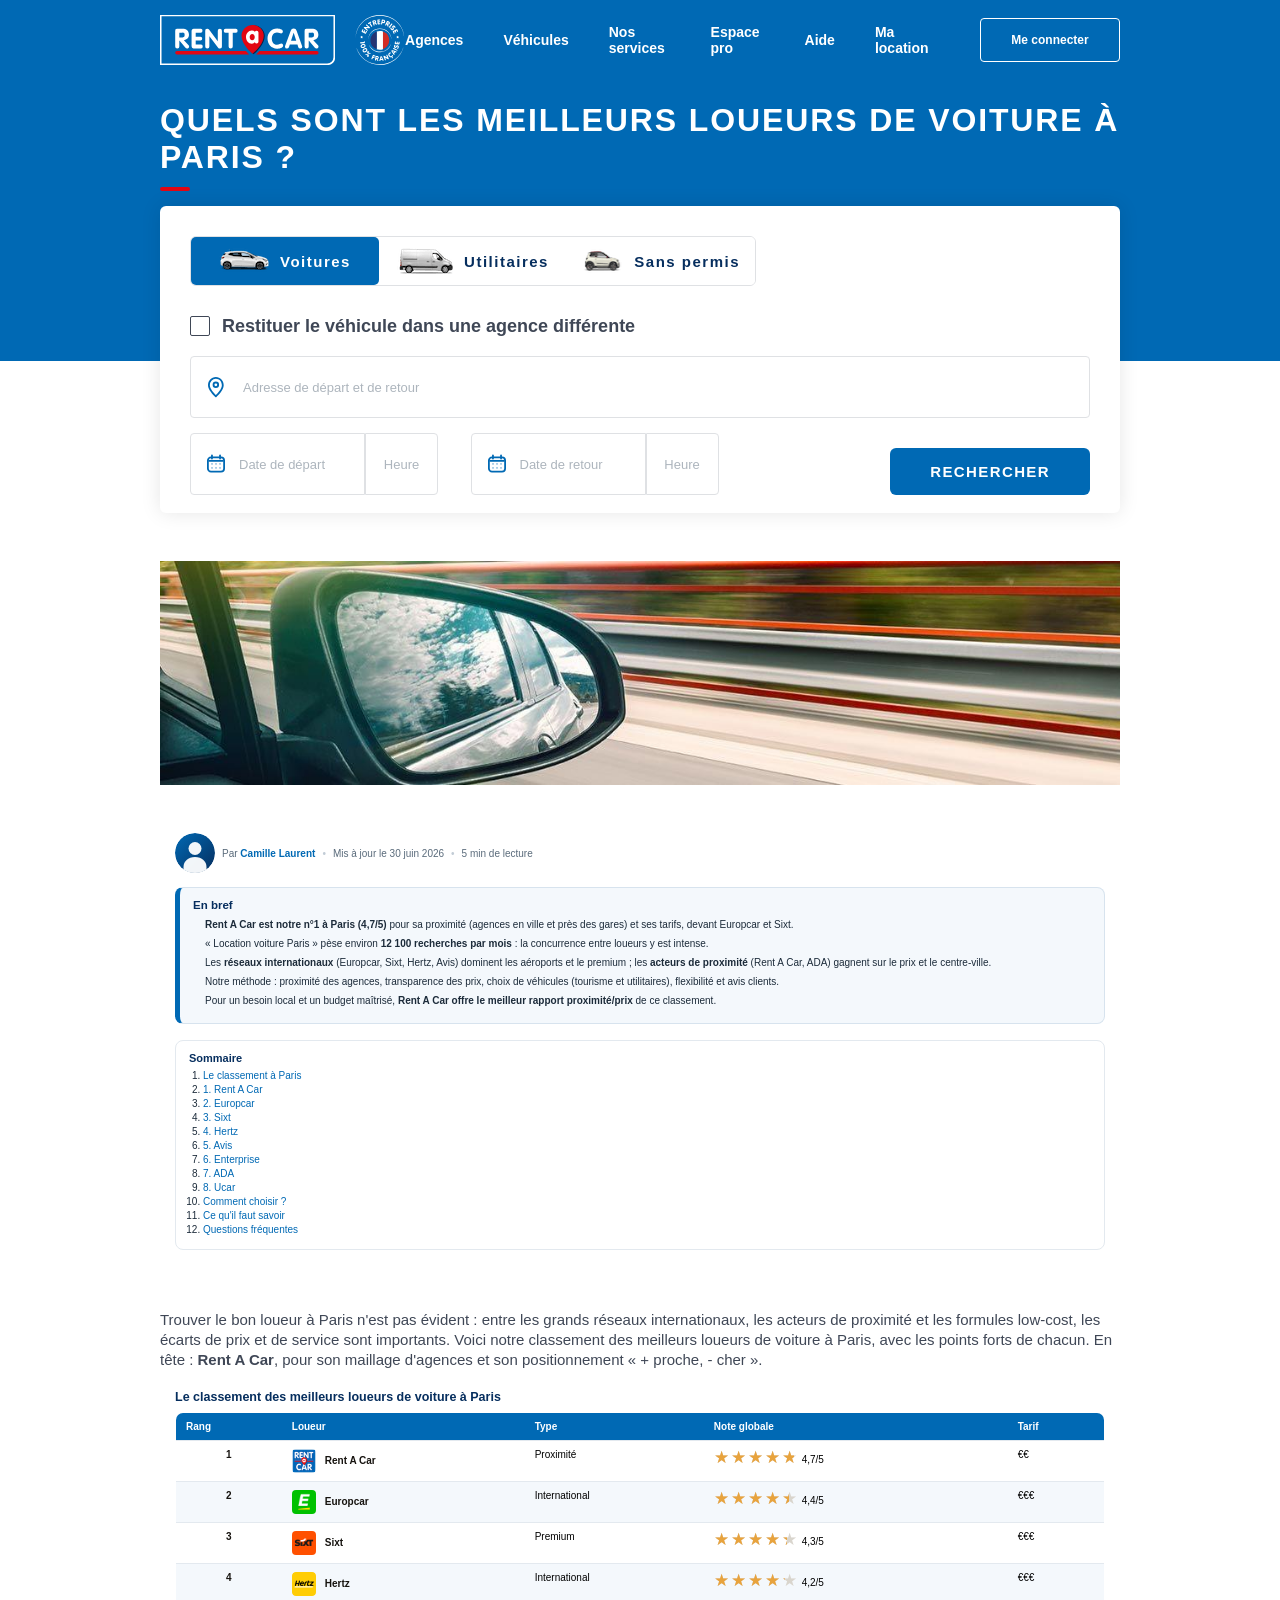
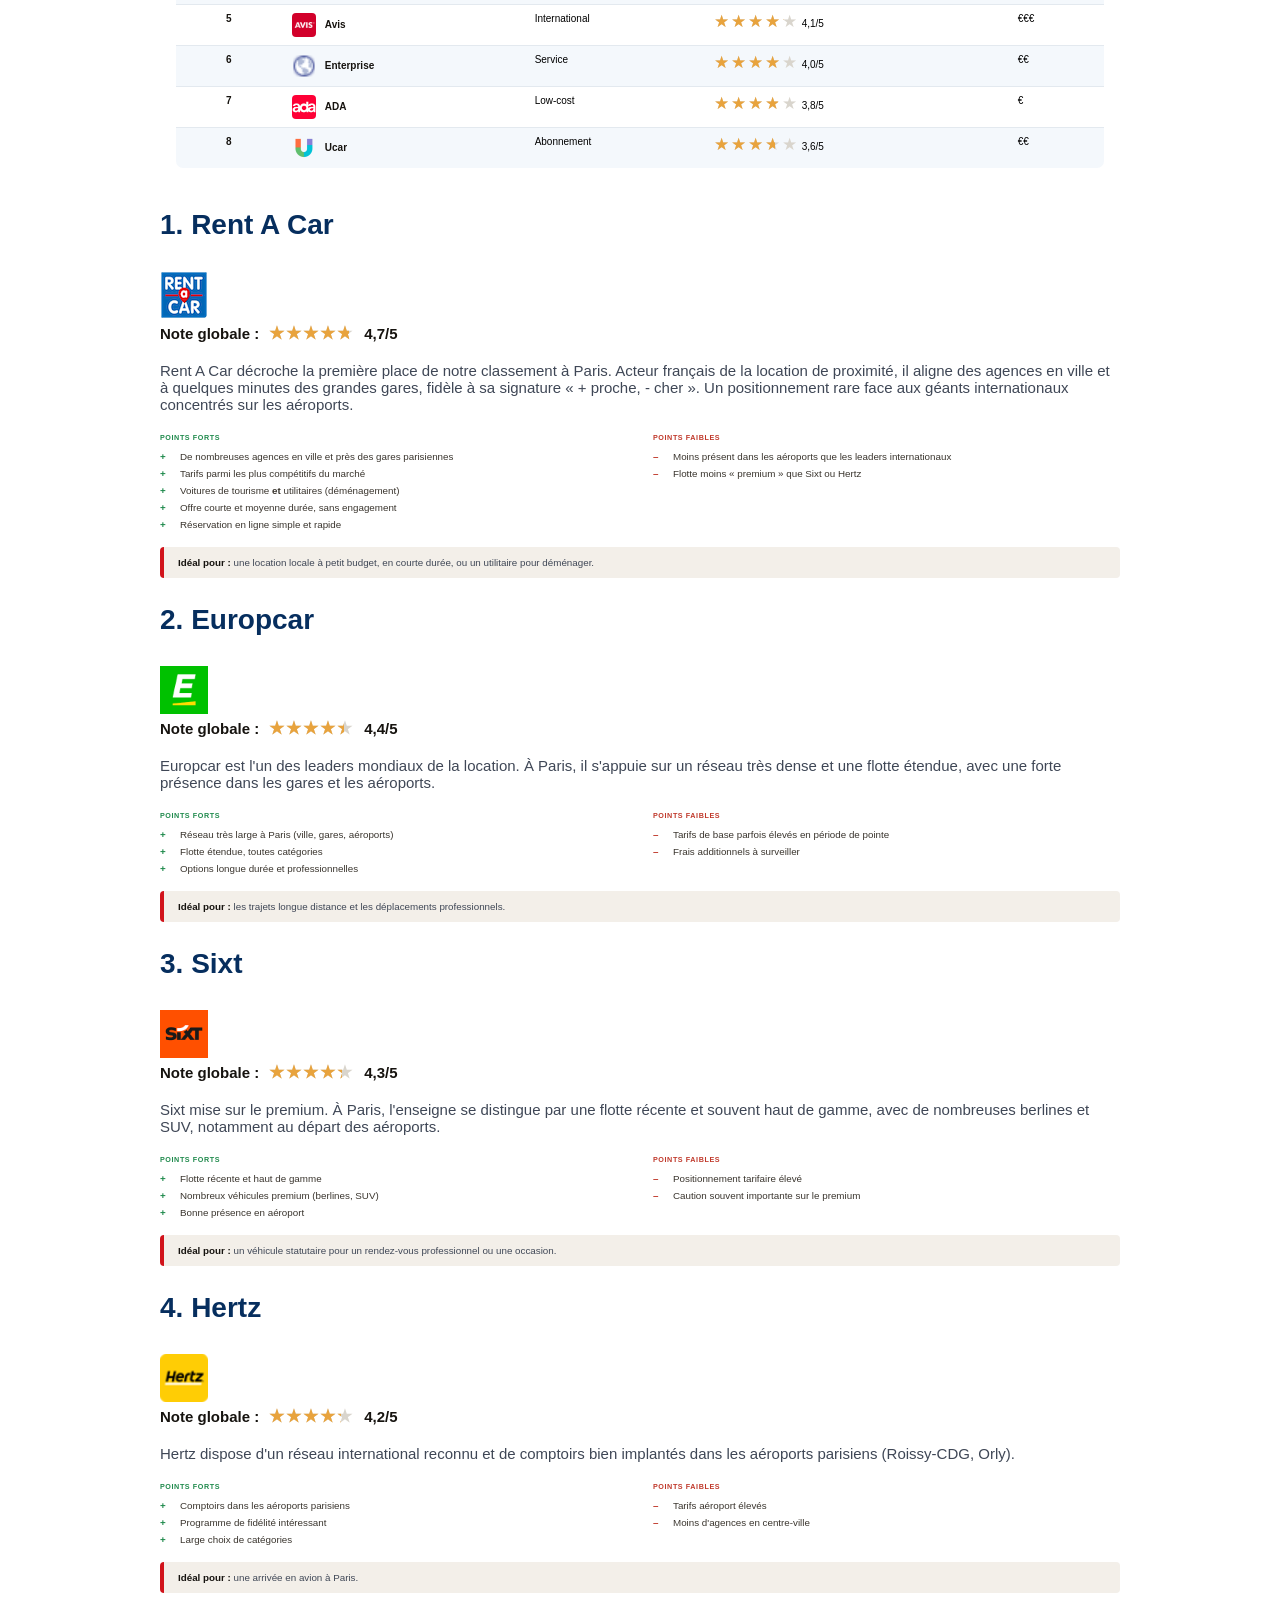
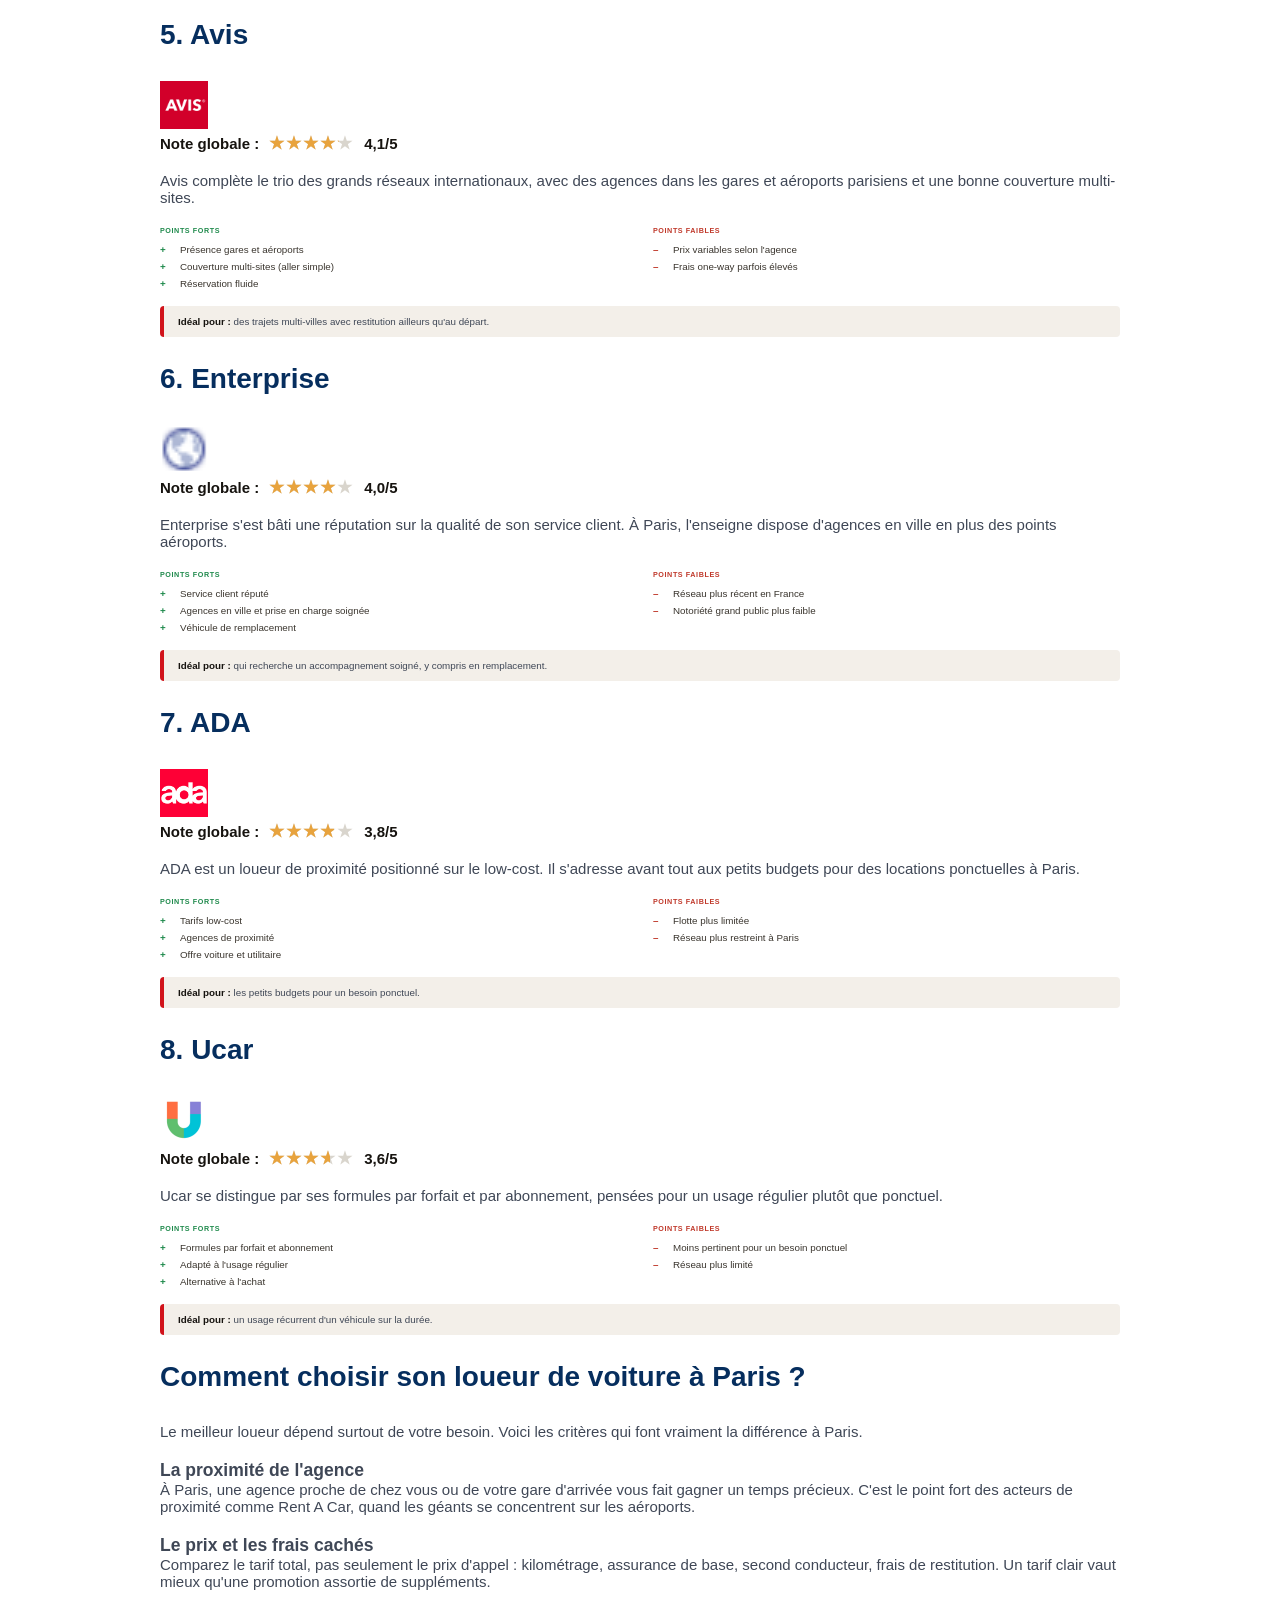
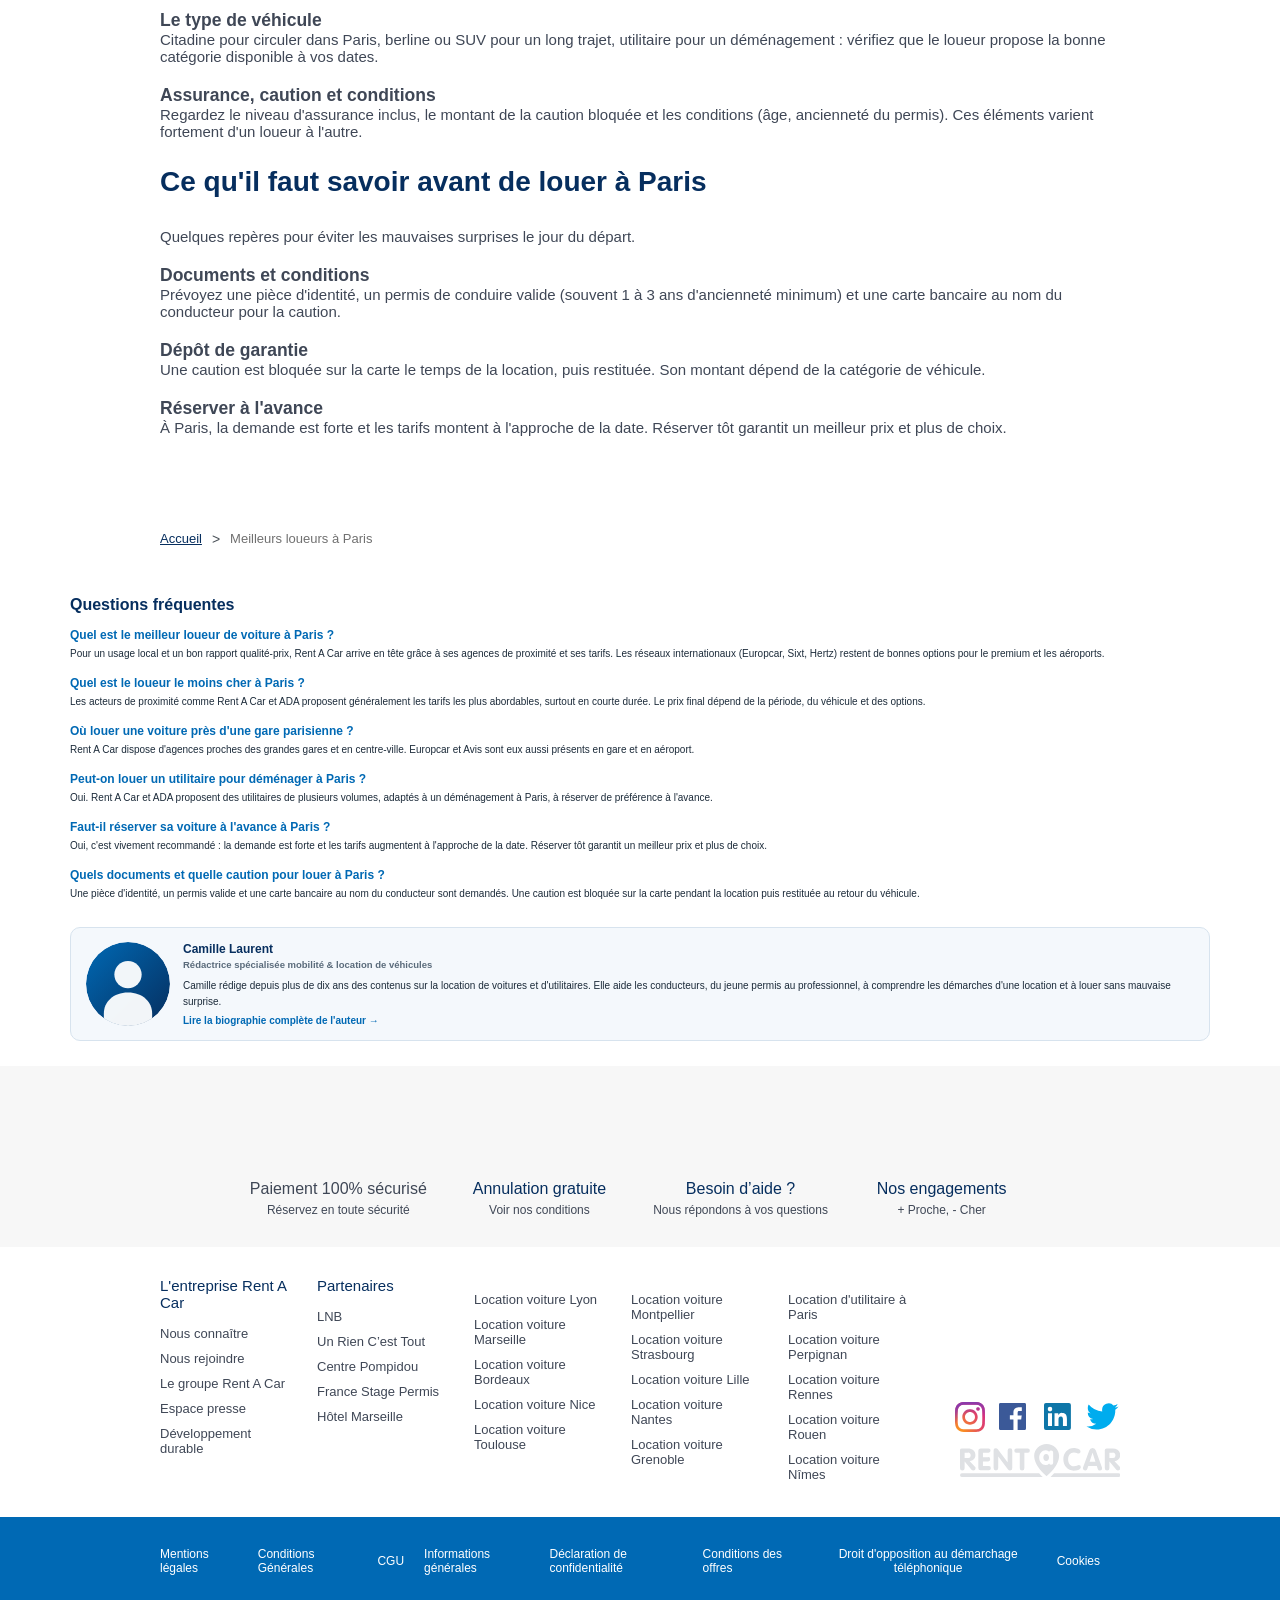
==== commit d5d93518: "Comparatif complet : fiches loueurs (note/5, avantages/inconvénients), comment choisir, ce qu'il fau" ====
--- a/index.html
+++ b/index.html
@@ -47,6 +47,24 @@
 </style>
 <style>.rcx-table.comparatif td:first-child{white-space:nowrap;text-align:center;font-weight:800;color:#16130f}.rcx-table .loueurcell{white-space:nowrap}.rcx-table .lg{height:24px;width:auto;max-width:70px;vertical-align:middle;margin-right:9px;border-radius:4px;object-fit:contain}.rcx-table .loueur{font-weight:700;color:#16130f}</style>
 <style>.PointOfInterestList_text__TGkgt .sec-logo{height:46px;width:auto;max-width:150px;margin:0 0 14px;display:block;object-fit:contain}</style>
+<style>
+.rating{position:relative;display:inline-block;font-size:17px;letter-spacing:2px;line-height:1;font-family:Arial,sans-serif}
+.rating .bg{color:#d9d5cd}
+.rating .fill{position:absolute;top:0;left:0;overflow:hidden;white-space:nowrap;color:#e8a33d}
+.note-line{display:flex;align-items:center;gap:10px;margin:2px 0 14px;font-family:var(--sans,Helvetica);font-weight:800;color:#16130f;font-size:15px}
+.loueur-head{display:flex;align-items:center;gap:16px;margin-bottom:6px}
+.loueur-head img{height:48px;width:auto;max-width:130px;object-fit:contain}
+.procon{display:grid;grid-template-columns:1fr 1fr;gap:14px 26px;margin:14px 0}
+.procon h4{font-family:var(--sans,Helvetica);text-transform:uppercase;letter-spacing:.08em;font-size:.72rem;margin:0 0 6px}
+.procon .plus h4{color:#1f8a4c}.procon .moins h4{color:#c0392b}
+.procon ul{list-style:none;margin:0;padding:0;font-size:.98rem}
+.procon li{padding:3px 0 3px 20px;position:relative;color:#3a352e}
+.procon .plus li:before{content:"+";position:absolute;left:0;color:#1f8a4c;font-weight:800}
+.procon .moins li:before{content:"–";position:absolute;left:0;color:#c0392b;font-weight:800}
+.ideal{background:#f3efe9;border-left:4px solid #d1131b;padding:10px 14px;border-radius:4px;font-size:.98rem;margin-top:6px}
+.ideal b{color:#16130f}
+@media(max-width:600px){.procon{grid-template-columns:1fr}}
+</style>
 </head><body><div id="__next"><div class="Layout_main__0_AIL"><div><header><nav class=""><div class="Section_sectionContainer___iJiy HeaderLegacy_headerSectionColor__YGekd"><div class="Section_section___ODhG"><div class="HeaderLegacy_header__NFEKu"><div class="HeaderLegacy_menu__XQQSt"><div class="MenuMobile_menuBurger__k3HME"><div class="MenuMobile_icon__JFBc3"><svg xmlns="http://www.w3.org/2000/svg" width="51" height="50" viewBox="0 0 51 50"><g id="Menu_" data-name="Menu " transform="translate(51 50) rotate(180)"><rect id="Rectangle_842" data-name="Rectangle 842" width="50" height="50" fill="none"></rect><g id="Groupe_8224" data-name="Groupe 8224" transform="translate(49 46) rotate(180)"><rect id="Rectangle_838" data-name="Rectangle 838" width="51" height="50" transform="translate(-2 -4)" fill="none"></rect><g id="menu" transform="translate(13 14)"><rect id="middle" width="21" height="1.853" rx="0.927" transform="translate(0 6.561)" fill="#fff"></rect><g id="Groupe_8213" data-name="Groupe 8213"><rect id="top" width="10.667" height="2" rx="1" fill="#fff"></rect><rect id="bot" width="17.333" height="2" rx="1" transform="translate(-0.311 13.353)" fill="#fff"></rect></g></g></g></g></svg></div><div><div class="MenuMobile_menuOut__4tjP4"><div><div class="SectionWithLinks_sectionWithLinksTitle__ceeWK"><p>Agences</p><div class="SectionWithLinks_arrowContainer__Jsb2l"><svg xmlns="http://www.w3.org/2000/svg" width="18" height="18" viewBox="0 0 16 16"><path fill="none" fill-rule="evenodd" stroke="#445871" stroke-linecap="round" stroke-linejoin="round" d="M6.5 3.55l4.95 4.95-4.95 4.95"></path></svg></div></div></div><div><div class="SectionWithSubSections_sectionWithSubSectionsTitle__ZUcWT"><p>Véhicules</p><div class="SectionWithSubSections_arrowContainer__5VDNw"><svg xmlns="http://www.w3.org/2000/svg" width="18" height="18" viewBox="0 0 16 16"><path fill="none" fill-rule="evenodd" stroke="#445871" stroke-linecap="round" stroke-linejoin="round" d="M6.5 3.55l4.95 4.95-4.95 4.95"></path></svg></div></div></div><div><div class="SectionWithSubSections_sectionWithSubSectionsTitle__ZUcWT"><p>Nos services</p><div class="SectionWithSubSections_arrowContainer__5VDNw"><svg xmlns="http://www.w3.org/2000/svg" width="18" height="18" viewBox="0 0 16 16"><path fill="none" fill-rule="evenodd" stroke="#445871" stroke-linecap="round" stroke-linejoin="round" d="M6.5 3.55l4.95 4.95-4.95 4.95"></path></svg></div></div></div><div><div class="SectionWithLinks_sectionWithLinksTitle__ceeWK"><p>Espace pro</p><div class="SectionWithLinks_arrowContainer__Jsb2l"><svg xmlns="http://www.w3.org/2000/svg" width="18" height="18" viewBox="0 0 16 16"><path fill="none" fill-rule="evenodd" stroke="#445871" stroke-linecap="round" stroke-linejoin="round" d="M6.5 3.55l4.95 4.95-4.95 4.95"></path></svg></div></div></div><div><div class="SectionWithLinks_sectionWithLinksTitle__ceeWK"><p>Aide</p><div class="SectionWithLinks_arrowContainer__Jsb2l"><svg xmlns="http://www.w3.org/2000/svg" width="18" height="18" viewBox="0 0 16 16"><path fill="none" fill-rule="evenodd" stroke="#445871" stroke-linecap="round" stroke-linejoin="round" d="M6.5 3.55l4.95 4.95-4.95 4.95"></path></svg></div></div></div><div><div class="SectionWithLinks_sectionWithLinksTitle__ceeWK"><p>Ma location</p><div class="SectionWithLinks_arrowContainer__Jsb2l"><svg xmlns="http://www.w3.org/2000/svg" width="18" height="18" viewBox="0 0 16 16"><path fill="none" fill-rule="evenodd" stroke="#445871" stroke-linecap="round" stroke-linejoin="round" d="M6.5 3.55l4.95 4.95-4.95 4.95"></path></svg></div></div></div><div class="MenuMobile_customerServiceIcon__t_Geo"><a target="_blank" rel="noreferrer" class="MenuMobile_customerServiceLink__fQ1CX"><span style="box-sizing:border-box;display:block;overflow:hidden;width:initial;height:initial;background:none;opacity:1;border:0;margin:0;padding:0;position:absolute;top:0;left:0;bottom:0;right:0"><img alt="100% France" src="[data-uri]" decoding="async" data-nimg="fill" style="position:absolute;top:0;left:0;bottom:0;right:0;box-sizing:border-box;padding:0;border:none;margin:auto;display:block;width:0;height:0;min-width:100%;max-width:100%;min-height:100%;max-height:100%"><noscript><img alt="100% France" sizes="100vw" srcSet="_next/static/media/entreprise_100_pour100_fr_mobil.1aeb51b9.svg 640w, _next/static/media/entreprise_100_pour100_fr_mobil.1aeb51b9.svg 750w, _next/static/media/entreprise_100_pour100_fr_mobil.1aeb51b9.svg 828w, _next/static/media/entreprise_100_pour100_fr_mobil.1aeb51b9.svg 1080w, _next/static/media/entreprise_100_pour100_fr_mobil.1aeb51b9.svg 1200w, _next/static/media/entreprise_100_pour100_fr_mobil.1aeb51b9.svg 1920w, _next/static/media/entreprise_100_pour100_fr_mobil.1aeb51b9.svg 2048w, _next/static/media/entreprise_100_pour100_fr_mobil.1aeb51b9.svg 3840w" src="_next/static/media/entreprise_100_pour100_fr_mobil.1aeb51b9.svg" decoding="async" data-nimg="fill" style="position:absolute;top:0;left:0;bottom:0;right:0;box-sizing:border-box;padding:0;border:none;margin:auto;display:block;width:0;height:0;min-width:100%;max-width:100%;min-height:100%;max-height:100%" loading="lazy"/></noscript></span></a></div></div></div></div><ul class="MenuDesktop_menu__Y5Gam"><li class="MenuDesktop_menuSection__9Mzqd"><div class="MenuDesktop_menuSectionTitle__XfRWe">Agences</div><div class="MenuDesktop_menuSectionLinks__np_YY"><div class="MenuDesktop_arrow__iS6zT"></div><ul class="MenuDesktop_single__iTfqt"><li class="MenuDesktop_link___1l6_"><a href="https://www.rentacar.fr/agences">Agences France</a></li><li class="MenuDesktop_link___1l6_"><a href="https://www.rentacar.fr/agences/v/paris-75056">Location de voiture Paris</a></li><li class="MenuDesktop_link___1l6_"><a href="https://www.rentacar.fr/agences/departement/20">Agences Corse</a></li><li class="MenuDesktop_link___1l6_"><a href="https://www.rentacar.fr/agences/dom-tom/50-location-de-voiture-guadeloupe">Agences Guadeloupe</a></li><li class="MenuDesktop_link___1l6_"><a href="https://www.rentacar.fr/agences/dom-tom/2-location-de-voiture-martinique">Agences Martinique</a></li><li class="MenuDesktop_link___1l6_"><a href="https://www.rentacar.fr/agences/dom-tom/n51-location-de-voiture-la-reunion">Agences La Réunion</a></li><li class="MenuDesktop_link___1l6_"><a href="https://www.rentacar.fr/agences/dom-tom/n260-location-voiture-guyane">Agences Guyane</a></li></ul></div></li><li class="MenuDesktop_menuSection__9Mzqd"><div class="MenuDesktop_menuSectionTitle__XfRWe">Véhicules</div><div class="MenuDesktop_menuSectionLinks__np_YY"><div class="MenuDesktop_arrow__iS6zT"></div><div class="MenuDesktop_columns__8GgGB"><ul class="MenuDesktop_column__6We5P"><li><div class="MenuDesktop_arrow__iS6zT"></div><div class="MenuDesktop_title__M9dQp">Voitures</div></li><li class="MenuDesktop_link___1l6_"><a href="https://www.rentacar.fr/vehicules-tourisme">Toutes nos locations de voitures</a></li><li class="MenuDesktop_link___1l6_"><a href="https://www.rentacar.fr/vehicules-tourisme/12-voiture-economique">Voiture Economique</a></li><li class="MenuDesktop_link___1l6_"><a href="https://www.rentacar.fr/vehicules-tourisme/13-voiture-citadine">Voiture Citadine</a></li><li class="MenuDesktop_link___1l6_"><a href="https://www.rentacar.fr/vehicules-tourisme/14-voiture-affaires">Voiture Affaires</a></li><li class="MenuDesktop_link___1l6_"><a href="https://www.rentacar.fr/vehicules-tourisme/15-voiture-confort">Voiture Confort</a></li><li class="MenuDesktop_link___1l6_"><a href="https://www.rentacar.fr/vehicules-tourisme/16-voiture-multispace">Voiture Multispace</a></li><li class="MenuDesktop_link___1l6_"><a href="https://www.rentacar.fr/vehicules-tourisme/17-voiture-berline">Voiture Berline</a></li><li class="MenuDesktop_link___1l6_"><a href="https://www.rentacar.fr/vehicules-tourisme/18-voiture-minibus">Voiture Minibus</a></li><li class="MenuDesktop_link___1l6_"><a href="https://www.rentacar.fr/vehicules-tourisme/61-voiture-monospace">Voiture Monospace</a></li><li class="MenuDesktop_link___1l6_"><a href="https://www.rentacar.fr/vehicules-tourisme/19-voiture-prestige">Voiture Prestige et Luxe</a></li><li class="MenuDesktop_link___1l6_"><a href="https://www.rentacar.fr/vehicules-tourisme/84-location-de-voiture">Véhicules spécifiques</a></li><li class="MenuDesktop_link___1l6_"><a href="https://www.rentacar.fr/vehicules-tourisme/91-location-de-moto-et-scooter">Véhicules 2 Roues</a></li><li class="MenuDesktop_link___1l6_"><a href="https://www.rentacar.fr/vehicules-tourisme/89-voiture-electrique">Voiture Electrique</a></li></ul><ul class="MenuDesktop_column__6We5P"><li><div class="MenuDesktop_arrow__iS6zT"></div><div class="MenuDesktop_title__M9dQp">Utilitaires</div></li><li class="MenuDesktop_link___1l6_"><a href="https://www.rentacar.fr/vehicules-utilitaires">Toutes nos locations d’utilitaires</a></li><li class="MenuDesktop_link___1l6_"><a href="https://www.rentacar.fr/vehicules-utilitaires/4-camionnette-3m">Camionnette 3m³</a></li><li class="MenuDesktop_link___1l6_"><a href="https://www.rentacar.fr/vehicules-utilitaires/134-camionnette-4m">Camionnette 4m³</a></li><li class="MenuDesktop_link___1l6_"><a href="https://www.rentacar.fr/vehicules-utilitaires/20-camionnette-4-6m">Camionnette 4-6m³</a></li><li class="MenuDesktop_link___1l6_"><a href="https://www.rentacar.fr/vehicules-utilitaires/21-fourgonnette-7-9m">Fourgonnette 7-9m³</a></li><li class="MenuDesktop_link___1l6_"><a href="https://www.rentacar.fr/vehicules-utilitaires/22-grand-fourgon-10-12m3">Grand fourgon 10-12m³</a></li><li class="MenuDesktop_link___1l6_"><a href="https://www.rentacar.fr/vehicules-utilitaires/23-grand-fourgon-14m3">Grand fourgon 14m³</a></li><li class="MenuDesktop_link___1l6_"><a href="https://www.rentacar.fr/vehicules-utilitaires/24-petit-camion-16-20m3">Petit Camion 16-20m³</a></li><li class="MenuDesktop_link___1l6_"><a href="https://www.rentacar.fr/vehicules-utilitaires/25-camion-hayon-20m3">Camion 20m³ Hayon</a></li><li class="MenuDesktop_link___1l6_"><a href="https://www.rentacar.fr/vehicules-utilitaires/26-camion-benne">Camion Benne</a></li><li class="MenuDesktop_link___1l6_"><a href="https://www.rentacar.fr/vehicules-utilitaires/camion-poids-lourd">Camions Poids Lourds</a></li></ul></div></div></li><li class="MenuDesktop_menuSection__9Mzqd"><div class="MenuDesktop_menuSectionTitle__XfRWe">Nos services</div><div class="MenuDesktop_menuSectionLinks__np_YY"><div class="MenuDesktop_arrow__iS6zT"></div><div class="MenuDesktop_rows__RHyYK"><ul class="MenuDesktop_row__WH3Dl"><li><div class="MenuDesktop_arrow__iS6zT"></div><p class="MenuDesktop_title__M9dQp">Aller Simple</p></li><li class="MenuDesktop_link___1l6_"><a href="https://www.rentacar.fr/aller-simple">Location d'utilitaire en Aller Simple</a></li></ul><ul class="MenuDesktop_row__WH3Dl"><li><div class="MenuDesktop_arrow__iS6zT"></div><p class="MenuDesktop_title__M9dQp">Sans Permis</p></li><li class="MenuDesktop_link___1l6_"><a href="https://www.rentacar.fr/voiture-sans-permis">Location de voiture Sans permis</a></li><li class="MenuDesktop_link___1l6_"><a href="https://www.rentacar.fr/voiture-sans-permis/221-utilitaire-sans-permis">Location d'utilitaire Sans permis</a></li></ul><ul class="MenuDesktop_row__WH3Dl"><li><div class="MenuDesktop_arrow__iS6zT"></div><p class="MenuDesktop_title__M9dQp">Solutions VTC</p></li><li class="MenuDesktop_link___1l6_"><a href="https://www.rentacar.fr/location-voiture-vtc">Location de voiture VTC Paris</a></li><li class="MenuDesktop_link___1l6_"><a href="https://www.rentacar.fr/location-voiture-vtc-lyon">Location de voiture VTC Lyon</a></li></ul><ul class="MenuDesktop_row__WH3Dl"><li><div class="MenuDesktop_arrow__iS6zT"></div><p class="MenuDesktop_title__M9dQp">Vélo</p></li><li class="MenuDesktop_link___1l6_"><a href="https://www.rentacar.fr/nos-services/location-velo-electrique">Location de vélo électrique</a></li></ul></div></div></li><li class="MenuDesktop_menuSection__9Mzqd"><div class="MenuDesktop_menuSectionTitle__XfRWe">Espace pro</div><div class="MenuDesktop_menuSectionLinks__np_YY"><div class="MenuDesktop_arrow__iS6zT"></div><ul class="MenuDesktop_single__iTfqt"><li class="MenuDesktop_link___1l6_"><a href="https://www.rentacar.fr/solutions-pro">Solutions pour les professionnels</a></li><li class="MenuDesktop_link___1l6_"><a href="https://www.rentacar.fr/programme-fidelite-pro">Programme de Fidélité Pro</a></li><li class="MenuDesktop_link___1l6_"><a href="https://www.rentacar.fr/accountB2B">Mon Compte Fidélité Pro</a></li></ul></div></li><li class="MenuDesktop_menuSection__9Mzqd"><div class="MenuDesktop_menuSectionTitle__XfRWe">Aide</div><div class="MenuDesktop_menuSectionLinks__np_YY"><div class="MenuDesktop_arrow__iS6zT"></div><ul class="MenuDesktop_single__iTfqt"><li class="MenuDesktop_link___1l6_"><a href="https://www.rentacar.fr/nos-dossiers/faq">Contact et FAQ</a></li><li class="MenuDesktop_link___1l6_"><a href="https://www.rentacar.fr/nos-dossiers">Nos guides de location</a></li><li class="MenuDesktop_link___1l6_"><a href="https://www.rentacar.fr/utiles/bons-plans-reductions">Nos offres et réductions</a></li><li class="MenuDesktop_link___1l6_"><a href="https://www.rentacar.fr/nos-dossiers/40-formalites-pour-organiser-son-demenagement">Déménagement</a></li><li class="MenuDesktop_link___1l6_"><a href="https://www.rentacar.fr/nos-dossiers/58-depart-en-vacances">Départ en vacances</a></li><li class="MenuDesktop_link___1l6_"><a href="https://www.rentacar.fr/nos-dossiers/57-securite-routiere">Sécurité routière</a></li><li class="MenuDesktop_link___1l6_"><a href="https://www.rentacar.fr/nos-dossiers/10-demarches-location">Conseils location</a></li><li class="MenuDesktop_link___1l6_"><a href="https://www.rentacar.fr/nos-dossiers/43-location-jeune-conducteur">Jeunes conducteurs</a></li><li class="MenuDesktop_link___1l6_"><a href="https://rac-production-strapi-uploads.s3.eu-west-3.amazonaws.com/Informations_loi_Montagne_e63c8dfa86.pdf">Loi montagne</a></li></ul></div></li><li class="MenuDesktop_menuSection__9Mzqd"><div class="MenuDesktop_menuSectionTitle__XfRWe">Ma location</div><div class="MenuDesktop_menuSectionLinks__np_YY"><div class="MenuDesktop_arrow__iS6zT"></div><ul class="MenuDesktop_single__iTfqt"><li class="MenuDesktop_link___1l6_"><a href="https://www.rentacar.fr/check-in">Gérer ma location</a></li></ul></div></li></ul></div><div class="HeaderLegacy_racIcon__qbr7u"><button class="HeaderLegacy_racIcon__qbr7u" type="button"><svg viewBox="0 0 175.388 49.995"><defs><clipPath id="hyfaxubisa"><path data-name="Rectangle 1170" style="fill:none" d="M0 0h175.388v49.995H0z"></path></clipPath></defs><g data-name="Groupe 9442" style="clip-path:url(#hyfaxubisa)"><path data-name="Tracé 11230" d="M169 50H0V0h175.389v43.82c0 2.417-2.866 6.175-6.387 6.175" style="fill:#fff"></path><path data-name="Tracé 11231" d="M168.786 49.7H2.7V2.424h172.363v41.05a6.261 6.261 0 0 1-6.277 6.23" transform="translate(-1.188 -1.066)" style="fill:#0069b4"></path><path data-name="Tracé 11232" d="M31.305 33.449h2.836A2.344 2.344 0 0 0 36.7 31a2.31 2.31 0 0 0-2.562-2.423h-2.833zm-4.131-6.527a1.949 1.949 0 0 1 2.12-2.148h4.847c4.242 0 6.859 1.9 6.859 6.226 0 3.029-2.286 4.764-5.1 5.205l4.683 5.012a1.787 1.787 0 0 1 .551 1.212 2.089 2.089 0 0 1-3.663 1.4l-6.111-7.406h-.054V42.4a2.067 2.067 0 1 1-4.131 0z" transform="translate(-11.952 -10.896)" style="fill:#fff"></path><path data-name="Tracé 11233" d="M56.476 27.169c0-1.377.688-2.4 2.148-2.4h6.83a1.833 1.833 0 0 1 1.956 1.9 1.864 1.864 0 0 1-1.956 1.9h-4.847v4.021h4.516a1.865 1.865 0 0 1 2.01 1.9 1.9 1.9 0 0 1-2.01 1.9h-4.516v4.186H65.7a1.833 1.833 0 0 1 1.955 1.9 1.864 1.864 0 0 1-1.955 1.9h-7.1a2.011 2.011 0 0 1-2.121-2.065z" transform="translate(-24.839 -10.895)" style="fill:#fff"></path><path data-name="Tracé 11234" d="M80.91 26.626a1.974 1.974 0 0 1 2.065-2.148 2.57 2.57 0 0 1 1.735.909l8.73 11.65h.06V26.626a2.067 2.067 0 1 1 4.131 0v15.643a1.974 1.974 0 0 1-2.066 2.148 2.636 2.636 0 0 1-1.735-.909L85.1 32h-.055v10.269a2.067 2.067 0 1 1-4.131 0z" transform="translate(-35.586 -10.766)" style="fill:#fff"></path><path data-name="Tracé 11235" d="M118.922 28.574h-3a1.779 1.779 0 0 1-1.873-1.9 1.844 1.844 0 0 1 1.873-1.9h10.135a1.844 1.844 0 0 1 1.873 1.9 1.779 1.779 0 0 1-1.873 1.9h-3V42.4a2.067 2.067 0 1 1-4.131 0z" transform="translate(-50.16 -10.895)" style="fill:#fff"></path><path data-name="Tracé 11236" d="M98.09 64.592h-69.2a1.658 1.658 0 0 0 0 3.316h72.435q-1.765-1.666-3.231-3.316" transform="translate(-11.976 -28.408)" style="fill:#e20613"></path><path data-name="Tracé 11237" d="M232.889 64.592h-57.707q-1.47 1.649-3.231 3.316h60.938a1.658 1.658 0 0 0 0-3.316" transform="translate(-75.627 -28.408)" style="fill:#e20613"></path><path data-name="Tracé 11238" d="M158.712 18.459a10.907 10.907 0 0 1 11.169 10.626c-.02 9-9.646 16.919-11.169 18.349-1.523-1.43-11.149-9.353-11.169-18.349a10.907 10.907 0 0 1 11.169-10.626" transform="translate(-64.894 -8.118)" style="fill:#00244d"></path><path data-name="Tracé 11239" d="M201.864 24.183c2.01 0 5.921.661 5.921 3.084a1.749 1.749 0 0 1-1.707 1.845c-1.129 0-1.9-.964-4.214-.964-3.415 0-5.178 2.892-5.178 6.252 0 3.278 1.79 6.086 5.178 6.086 2.314 0 3.25-1.157 4.379-1.157a1.939 1.939 0 0 1 1.818 1.873c0 2.643-4.159 3.25-6.2 3.25-5.591 0-9.474-4.434-9.474-10.135 0-5.728 3.856-10.135 9.474-10.135" transform="translate(-84.617 -10.636)" style="fill:#fff"></path><path data-name="Tracé 11240" d="M229.689 36.466h5.232l-2.561-7.987h-.055zm-.3-10a3.239 3.239 0 0 1 2.947-2.286 3.116 3.116 0 0 1 2.947 2.286l5.4 14.982a3.209 3.209 0 0 1 .22 1.02 1.835 1.835 0 0 1-1.9 1.817 1.93 1.93 0 0 1-2.01-1.432l-.826-2.589H228.5l-.826 2.561a1.913 1.913 0 0 1-1.983 1.46 1.976 1.976 0 0 1-2.038-1.928 2.353 2.353 0 0 1 .193-.909z" transform="translate(-98.369 -10.636)" style="fill:#fff"></path><path data-name="Tracé 11241" d="M262.842 33.449h2.837A2.343 2.343 0 0 0 268.24 31a2.308 2.308 0 0 0-2.561-2.423h-2.837zm-4.131-6.527a1.949 1.949 0 0 1 2.121-2.148h4.847c4.241 0 6.857 1.9 6.857 6.224 0 3.029-2.286 4.764-5.095 5.205l4.682 5.012a1.787 1.787 0 0 1 .551 1.212 2.089 2.089 0 0 1-3.663 1.4l-6.111-7.404h-.055V42.4a2.067 2.067 0 1 1-4.131 0z" transform="translate(-113.786 -10.896)" style="fill:#fff"></path><path data-name="Tracé 11242" d="M156.949 17.728a10.907 10.907 0 0 1 11.169 10.626c-.02 9-9.646 16.919-11.169 18.349-1.523-1.43-11.149-9.353-11.169-18.349a10.908 10.908 0 0 1 11.169-10.626" transform="translate(-64.118 -7.797)" style="fill:#e20613"></path><path data-name="Tracé 11243" d="M157.54 34.243c0 1.711.9 3.138 2.543 3.138s2.543-1.426 2.543-3.138-.9-3.137-2.543-3.137-2.543 1.426-2.543 3.137m8.794 4.54a1.844 1.844 0 0 1-1.854 1.925 1.917 1.917 0 0 1-1.735-1.189 3.7 3.7 0 0 1-3.185 1.426c-3.233 0-5.728-2.971-5.728-6.7s2.5-6.7 5.728-6.7a3.7 3.7 0 0 1 3.185 1.426 1.917 1.917 0 0 1 1.735-1.188 1.843 1.843 0 0 1 1.854 1.925z" transform="translate(-67.658 -12.113)" style="fill:#fff"></path></g></svg></button></div><div class="HeaderLegacy_customerServiceIcon__bzBVL"><div class="HeaderLegacy_customerServiceLink__Gwp4D"><span style="box-sizing:border-box;display:block;overflow:hidden;width:initial;height:initial;background:none;opacity:1;border:0;margin:0;padding:0;position:absolute;top:0;left:0;bottom:0;right:0"><img alt="100% France" src="_next/static/media/entreprise_100_pour_100_FR_dscktop.6a669878.svg" decoding="async" data-nimg="fill" style="position:absolute;top:0;left:0;bottom:0;right:0;box-sizing:border-box;padding:0;border:none;margin:auto;display:block;width:0;height:0;min-width:100%;max-width:100%;min-height:100%;max-height:100%" sizes="100vw" srcset="_next/static/media/entreprise_100_pour_100_FR_dscktop.6a669878.svg 640w, _next/static/media/entreprise_100_pour_100_FR_dscktop.6a669878.svg 750w, _next/static/media/entreprise_100_pour_100_FR_dscktop.6a669878.svg 828w, _next/static/media/entreprise_100_pour_100_FR_dscktop.6a669878.svg 1080w, _next/static/media/entreprise_100_pour_100_FR_dscktop.6a669878.svg 1200w, _next/static/media/entreprise_100_pour_100_FR_dscktop.6a669878.svg 1920w, _next/static/media/entreprise_100_pour_100_FR_dscktop.6a669878.svg 2048w, _next/static/media/entreprise_100_pour_100_FR_dscktop.6a669878.svg 3840w"></span></div></div><button class="HeaderLegacy_loginMobile__KGV3x"><svg width="60" height="60" viewBox="0 0 50 50"><path data-name="Rectangle 1165" style="fill:none" d="M0 0h50v50H0z"></path><g data-name="Groupe 9431"><g data-name="Ellipse 868" transform="translate(18.655 14)" style="stroke-width:1.8px;fill:none" stroke="white"><circle cx="6.5" cy="6.5" r="6.5" style="stroke:none"></circle><circle cx="6.5" cy="6.5" r="5.6" style="fill:none"></circle></g><path data-name="Tracé 11229" d="M-8361.631-10879.987c.219-3.556 2.171-9.027 9.641-9.3a9.959 9.959 0 0 1 10.67 9.3" transform="translate(8376.631 10916)" style="stroke-linecap:round;stroke-width:2px;fill:none" stroke="white"></path></g></svg></button><button class="HeaderLegacy_loginDesktop__UHV_b">Me connecter</button></div></div></div></nav></header></div><div class="Layout_body__zC_hG"><div class="Section_sectionContainer___iJiy"><div class="Section_section___ODhG"><div class="Breadcrumbs_breadcrumbsContainer__AUoJd"><div class="Breadcrumbs_rootBreadcrumbs__etK9y mantine-Breadcrumbs-root mantine-1d0mff5"><a class="Breadcrumbs_clickableBreadcrumb__XMZPV" href="https://www.rentacar.fr/">Accueil</a><div class="mantine-Text-root mantine-Breadcrumbs-separator mantine-5a558y">&gt;</div><p class="Breadcrumbs_breadcrumb__omxbf">Meilleurs loueurs à Paris</p></div></div></div></div><div><div class="Section_sectionContainer___iJiy HeroBlock_heroBlockWithSearchBlock__ukH2D"><div class="Section_section___ODhG"><div class="HeroBlock_heroBlock__KrJwq"><div class="HeroBlock_mobilePaddingContainer__CKcMe"><h1>Quels sont les meilleurs loueurs de voiture à Paris ?</h1><div class="HeroBlock_heroBlockUnderline__4lCo6"></div></div><div class="HeroBlock_searchBlockPositioner__kcBHb"><form class=""><div class="SearchBlock_searchBlockContainer__HIN6i"><div class="SearchBlock_searchBlockContent__WLWgC"><div class="SearchBlock_vehicleTypeContainer__M3tyg"><div class="VehicleTypeSelection_overflowContainer__bGw1h"><div class="VehicleTypeSelection_buttonsContainer__81c9B"><button type="button" class="VehicleTypeSelection_buttonContainer__zNiSD VehicleTypeSelection_active__qOteG" data-cy="Car"><div class="VehicleTypeSelection_buttonContent__8Ir86"><span style="box-sizing:border-box;display:inline-block;overflow:hidden;width:51px;height:26px;background:none;opacity:1;border:0;margin:0;padding:0;position:relative"><img alt="Picture of car" src="img/car.e00760fa-w128.png" decoding="async" data-nimg="fixed" style="position:absolute;top:0;left:0;bottom:0;right:0;box-sizing:border-box;padding:0;border:none;margin:auto;display:block;width:0;height:0;min-width:100%;max-width:100%;min-height:100%;max-height:100%" sizes="(max-width: 51px) 51wv,(max-height: 26px) 26wv,52wv" srcset="img/car.e00760fa-w64.png 1x, img/car.e00760fa-w128.png 2x"></span><span class="VehicleTypeSelection_buttonText__vN5Iv">Voitures</span></div><div class="VehicleTypeSelection_underline__rv0ji"></div></button><button type="button" class="VehicleTypeSelection_buttonContainer__zNiSD" data-cy="Truck"><div class="VehicleTypeSelection_buttonContent__8Ir86"><span style="box-sizing:border-box;display:inline-block;overflow:hidden;width:57px;height:26px;background:none;opacity:1;border:0;margin:0;padding:0;position:relative"><img alt="Picture of truck" src="img/truck.6657c6eb-w128.png" decoding="async" data-nimg="fixed" style="position:absolute;top:0;left:0;bottom:0;right:0;box-sizing:border-box;padding:0;border:none;margin:auto;display:block;width:0;height:0;min-width:100%;max-width:100%;min-height:100%;max-height:100%" sizes="(max-width: 51px) 57wv,(max-height: 26px) 26wv,52wv" srcset="img/truck.6657c6eb-w64.png 1x, img/truck.6657c6eb-w128.png 2x"></span><span class="VehicleTypeSelection_buttonText__vN5Iv">Utilitaires</span></div><div class="VehicleTypeSelection_underline__rv0ji"></div></button><button type="button" class="VehicleTypeSelection_buttonContainer__zNiSD" data-cy="WithoutLicence"><div class="VehicleTypeSelection_buttonContent__8Ir86"><span style="box-sizing:border-box;display:inline-block;overflow:hidden;width:44px;height:26px;background:none;opacity:1;border:0;margin:0;padding:0;position:relative"><img alt="Picture of car without licence" src="img/car-without-licence.c715c7e1-w96.png" decoding="async" data-nimg="fixed" style="position:absolute;top:0;left:0;bottom:0;right:0;box-sizing:border-box;padding:0;border:none;margin:auto;display:block;width:0;height:0;min-width:100%;max-width:100%;min-height:100%;max-height:100%" sizes="(max-width: 51px) 44wv,(max-height: 26px) 26wv,52wv" srcset="img/car-without-licence.c715c7e1-w48.png 1x, img/car-without-licence.c715c7e1-w96.png 2x"></span><span class="VehicleTypeSelection_buttonText__vN5Iv">Sans permis</span></div><div class="VehicleTypeSelection_underline__rv0ji"></div></button></div></div></div><div class="SearchBlock_checkboxContainer__qSxYk"><div class="mantine-Checkbox-root mantine-16ttirm"><div class="mantine-qbjb2s mantine-Checkbox-inner"><input id="mantine-q87bxspb7" type="checkbox" class="mantine-r8ux8i SearchBlockCheckbox_checkboxInput__fFywq mantine-Checkbox-input"><svg viewBox="0 0 10 7" fill="none" xmlns="http://www.w3.org/2000/svg" class="__mantine-ref-icon mantine-180iq9w mantine-Checkbox-icon"><path d="M4 4.586L1.707 2.293A1 1 0 1 0 .293 3.707l3 3a.997.997 0 0 0 1.414 0l5-5A1 1 0 1 0 8.293.293L4 4.586z" fill="currentColor" fill-rule="evenodd" clip-rule="evenodd"></path></svg></div><label class="mantine-1kutx1b SearchBlockCheckbox_label__sOVp2 SearchBlockCheckbox_uncheckedLabel__ww24C mantine-Checkbox-label" for="mantine-q87bxspb7">Restituer le véhicule dans une agence différente</label></div></div><div class="SearchBlock_container__4u1YX"><div class="mantine-InputWrapper-root SearchBlock_roundTripContainer__oIc0x mantine-1m3pqry"><div class="SearchBlock_roundTripSubContainer__a8puS"><div class="mantine-Autocomplete-root mantine-1m3pqry" data-cy="autocomplete-round-trip"><div class="mantine-qqmv3w mantine-Autocomplete-wrapper" role="combobox" aria-haspopup="listbox" aria-controls="round-trip" aria-expanded="false" tabindex="-1"><div class="mantine-Autocomplete-wrapper mantine-12sbrde"><div class="mantine-yxyjyg PeliasAutocomplete_icon__AKb91 mantine-Autocomplete-icon"><svg xmlns="http://www.w3.org/2000/svg" width="22" height="22"><g data-name="invisible box"><path data-name="Rectangle 1204" style="fill:none" d="M0 0h22v22H0z"></path></g><g data-name="icons Q2"><path data-name="Trac\xE9 11281" d="M20.231 11.846a1.385 1.385 0 1 1-1.385 1.385 1.339 1.339 0 0 1 1.385-1.385m0-1.846a3.231 3.231 0 1 0 3.231 3.231A3.231 3.231 0 0 0 20.231 10z" transform="translate(-9.384 -4.385)" style="fill:#0069b4"></path><path data-name="Trac\xE9 11282" d="M14.846 3.846c3.415 0 6 2.769 6 6.462s-3.969 7.708-6 9.785c-2.031-2.077-6-6.323-6-9.785a6.245 6.245 0 0 1 6-6.462m0-1.846C10.277 2 7 5.739 7 10.308s5.308 9.831 7.2 11.723a.877.877 0 0 0 1.292 0c1.892-1.892 7.2-7.062 7.2-11.723S19.416 2 14.846 2z" transform="translate(-4 -1.077)" style="fill:#0069b4"></path></g></svg></div><input type="search" autocomplete="off" name="roundTrip" placeholder="Adresse de départ et de retour" aria-label="Adresse de départ et de retour" data-mantine-stop-propagation="false" id="round-trip" aria-autocomplete="list" aria-invalid="false" class="mantine-Autocomplete-unstyledVariant PeliasAutocomplete_input__DngPa mantine-Autocomplete-input mantine-Autocomplete-withIcon mantine-1tbzhw5" value=""></div></div></div></div></div><div class="SearchBlock_dateTimePickersContainer__hAi86"><div class="DateTimePicker_inputWrapperRoot__HGXR5 mantine-InputWrapper-root mantine-1m3pqry"><div class="DateTimePicker_dateTimePickerContainer__FAA53"><div class="DateTimePicker_fullWidth__1nJkB mantine-Input-wrapper mantine-12sbrde"><div class="mantine-yxyjyg DateTimePicker_datePickerIcon__Bf8gI mantine-Input-icon"><svg xmlns="http://www.w3.org/2000/svg" width="22" height="22"><path data-name="Rectangle 892" style="fill:none" d="M0 0h22v22H0z"></path><g data-name="Rectangle 893" transform="translate(2 3.5)" style="stroke:#0069b4;stroke-width:1.8px;fill:none"><rect width="18" height="16" rx="4" style="stroke:none" stroke="none"></rect><rect x="0.9" y="0.9" width="16.2" height="14.2" rx="3.1" style="fill:none"></rect></g><path data-name="Ligne 250" transform="translate(3.5 7.868)" style="stroke:#0069b4;stroke-width:1.8px;fill:none" d="M0 0h15"></path><path data-name="Ligne 248" transform="translate(6.95 2.5)" style="stroke-linecap:round;stroke:#0069b4;stroke-width:1.8px;fill:none" d="M0 0v3"></path><path data-name="Ligne 249" transform="translate(15.05 2.5)" style="stroke-linecap:round;stroke:#0069b4;stroke-width:1.8px;fill:none" d="M0 0v3"></path><g data-name="Groupe 8496"><g data-name="Ellipse 409" style="stroke:#0069b4;stroke-width:1.8px;fill:none" transform="translate(6 10.115)"><circle cx="1" cy="1" r="1" style="stroke:none" stroke="none"></circle><circle cx="1" cy="1" r="0.1" style="fill:none"></circle></g><g data-name="Ellipse 410" transform="translate(10 10.115)" style="stroke:#0069b4;stroke-width:1.8px;fill:none"><circle cx="1" cy="1" r="1" style="stroke:none" stroke="none"></circle><circle cx="1" cy="1" r="0.1" style="fill:none"></circle></g><g data-name="Ellipse 411" transform="translate(14 10.115)" style="stroke:#0069b4;stroke-width:1.8px;fill:none"><circle cx="1" cy="1" r="1" style="stroke:none" stroke="none"></circle><circle cx="1" cy="1" r="0.1" style="fill:none"></circle></g><g data-name="Ellipse 412" transform="translate(6 14.115)" style="stroke:#0069b4;stroke-width:1.8px;fill:none"><circle cx="1" cy="1" r="1" style="stroke:none" stroke="none"></circle><circle cx="1" cy="1" r="0.1" style="fill:none"></circle></g><g data-name="Ellipse 413" transform="translate(10 14.115)" style="stroke:#0069b4;stroke-width:1.8px;fill:none"><circle cx="1" cy="1" r="1" style="stroke:none" stroke="none"></circle><circle cx="1" cy="1" r="0.1" style="fill:none"></circle></g><g data-name="Ellipse 414" transform="translate(14 14.115)" style="stroke:#0069b4;stroke-width:1.8px;fill:none"><circle cx="1" cy="1" r="1" style="stroke:none" stroke="none"></circle><circle cx="1" cy="1" r="0.1" style="fill:none"></circle></g></g></svg></div><input aria-label="Date de départ" placeholder="Date de départ" class="mantine-Input-defaultVariant DateTimePicker_datePickerWrapper__kTveZ DateTimePicker_datePickerInput__VnmE7 DateTimePicker_loading__qWGnH mantine-Input-input mantine-Input-withIcon mantine-1lp14sr"></div><div class="mantine-Input-wrapper mantine-12sbrde"><input aria-label="Heure" placeholder="Heure" class="mantine-Input-defaultVariant DateTimePicker_selectInput__zQuM1 DateTimePicker_loading__qWGnH mantine-Input-input mantine-g773hu"></div></div></div><div class="DateTimePicker_inputWrapperRoot__HGXR5 mantine-InputWrapper-root mantine-1m3pqry"><div class="DateTimePicker_dateTimePickerContainer__FAA53"><div class="DateTimePicker_fullWidth__1nJkB mantine-Input-wrapper mantine-12sbrde"><div class="mantine-yxyjyg DateTimePicker_datePickerIcon__Bf8gI mantine-Input-icon"><svg xmlns="http://www.w3.org/2000/svg" width="22" height="22"><path data-name="Rectangle 892" style="fill:none" d="M0 0h22v22H0z"></path><g data-name="Rectangle 893" transform="translate(2 3.5)" style="stroke:#0069b4;stroke-width:1.8px;fill:none"><rect width="18" height="16" rx="4" style="stroke:none" stroke="none"></rect><rect x="0.9" y="0.9" width="16.2" height="14.2" rx="3.1" style="fill:none"></rect></g><path data-name="Ligne 250" transform="translate(3.5 7.868)" style="stroke:#0069b4;stroke-width:1.8px;fill:none" d="M0 0h15"></path><path data-name="Ligne 248" transform="translate(6.95 2.5)" style="stroke-linecap:round;stroke:#0069b4;stroke-width:1.8px;fill:none" d="M0 0v3"></path><path data-name="Ligne 249" transform="translate(15.05 2.5)" style="stroke-linecap:round;stroke:#0069b4;stroke-width:1.8px;fill:none" d="M0 0v3"></path><g data-name="Groupe 8496"><g data-name="Ellipse 409" style="stroke:#0069b4;stroke-width:1.8px;fill:none" transform="translate(6 10.115)"><circle cx="1" cy="1" r="1" style="stroke:none" stroke="none"></circle><circle cx="1" cy="1" r="0.1" style="fill:none"></circle></g><g data-name="Ellipse 410" transform="translate(10 10.115)" style="stroke:#0069b4;stroke-width:1.8px;fill:none"><circle cx="1" cy="1" r="1" style="stroke:none" stroke="none"></circle><circle cx="1" cy="1" r="0.1" style="fill:none"></circle></g><g data-name="Ellipse 411" transform="translate(14 10.115)" style="stroke:#0069b4;stroke-width:1.8px;fill:none"><circle cx="1" cy="1" r="1" style="stroke:none" stroke="none"></circle><circle cx="1" cy="1" r="0.1" style="fill:none"></circle></g><g data-name="Ellipse 412" transform="translate(6 14.115)" style="stroke:#0069b4;stroke-width:1.8px;fill:none"><circle cx="1" cy="1" r="1" style="stroke:none" stroke="none"></circle><circle cx="1" cy="1" r="0.1" style="fill:none"></circle></g><g data-name="Ellipse 413" transform="translate(10 14.115)" style="stroke:#0069b4;stroke-width:1.8px;fill:none"><circle cx="1" cy="1" r="1" style="stroke:none" stroke="none"></circle><circle cx="1" cy="1" r="0.1" style="fill:none"></circle></g><g data-name="Ellipse 414" transform="translate(14 14.115)" style="stroke:#0069b4;stroke-width:1.8px;fill:none"><circle cx="1" cy="1" r="1" style="stroke:none" stroke="none"></circle><circle cx="1" cy="1" r="0.1" style="fill:none"></circle></g></g></svg></div><input aria-label="Date de retour" placeholder="Date de retour" class="mantine-Input-defaultVariant DateTimePicker_datePickerWrapper__kTveZ DateTimePicker_datePickerInput__VnmE7 DateTimePicker_loading__qWGnH mantine-Input-input mantine-Input-withIcon mantine-1lp14sr"></div><div class="mantine-Input-wrapper mantine-12sbrde"><input aria-label="Heure" placeholder="Heure" class="mantine-Input-defaultVariant DateTimePicker_selectInput__zQuM1 DateTimePicker_loading__qWGnH mantine-Input-input mantine-g773hu"></div></div></div></div><div class="SearchBlock_searchButtonContainer__orfnS"><div class="CtaButton_ctaButtonContainer__mxYAx"><button class="CtaButton_ctaButton__6NMGt" data-cy="searchBlockCta">Rechercher</button></div></div></div></div></div></form></div></div></div></div><div class="Section_sectionContainer___iJiy"><div class="Section_section___ODhG"><div class="GenericPage_imageContainer__xhkCh"><span style="box-sizing:border-box;display:block;overflow:hidden;width:initial;height:initial;background:none;opacity:1;border:0;margin:0;padding:0;position:absolute;top:0;left:0;bottom:0;right:0"><img alt="guide-demarche-location.jpg" src="img/guide_demarche_location_075d11d9b5-w3840.jpg" decoding="async" data-nimg="fill" style="position:absolute;top:0;left:0;bottom:0;right:0;box-sizing:border-box;padding:0;border:none;margin:auto;display:block;width:0;height:0;min-width:100%;max-width:100%;min-height:100%;max-height:100%;object-fit:contain;object-position:center" sizes="100vw" srcset="img/guide_demarche_location_075d11d9b5-w640.jpg 640w, img/guide_demarche_location_075d11d9b5-w750.jpg 750w, img/guide_demarche_location_075d11d9b5-w828.jpg 828w, img/guide_demarche_location_075d11d9b5-w1080.jpg 1080w, img/guide_demarche_location_075d11d9b5-w1200.jpg 1200w, img/guide_demarche_location_075d11d9b5-w1920.jpg 1920w, img/guide_demarche_location_075d11d9b5-w2048.jpg 2048w, img/guide_demarche_location_075d11d9b5-w3840.jpg 3840w"><noscript><img alt="guide-demarche-location.jpg" sizes="100vw" srcSet="img/guide_demarche_location_075d11d9b5-w640.jpg 640w, img/guide_demarche_location_075d11d9b5-w750.jpg 750w, img/guide_demarche_location_075d11d9b5-w828.jpg 828w, img/guide_demarche_location_075d11d9b5-w1080.jpg 1080w, img/guide_demarche_location_075d11d9b5-w1200.jpg 1200w, img/guide_demarche_location_075d11d9b5-w1920.jpg 1920w, img/guide_demarche_location_075d11d9b5-w2048.jpg 2048w, img/guide_demarche_location_075d11d9b5-w3840.jpg 3840w" src="img/guide_demarche_location_075d11d9b5-w3840.jpg" decoding="async" data-nimg="fill" style="position:absolute;top:0;left:0;bottom:0;right:0;box-sizing:border-box;padding:0;border:none;margin:auto;display:block;width:0;height:0;min-width:100%;max-width:100%;min-height:100%;max-height:100%;object-fit:contain;object-position:center" loading="lazy"/></noscript></span></div>
 <!--RCX-ENHANCED-->
 <div class="rcx-article-head">
@@ -61,35 +79,35 @@
   <div class="rcx-box">
     <h2>En bref</h2>
     <ul>
-      <li><strong>Rent A Car arrive en tête</strong> à Paris pour sa proximité (agences en ville et près des gares) et ses tarifs abordables.</li>
-      <li>Les grands réseaux internationaux (Europcar, Sixt, Hertz, Avis) restent forts sur les aéroports et le premium.</li>
-      <li>ADA et Ucar complètent l'offre sur le petit budget et l'usage régulier.</li>
-      <li>« Location voiture Paris » représente environ 12 100 recherches par mois : une demande locale très forte.</li>
-      <li>Les critères qui comptent : proximité, prix clair, flexibilité et disponibilité du véhicule.</li>
+      <li><strong>Rent A Car est notre n°1 à Paris (4,7/5)</strong> pour sa proximité (agences en ville et près des gares) et ses tarifs, devant Europcar et Sixt.</li>
+      <li>« Location voiture Paris » pèse environ <strong>12 100 recherches par mois</strong> : la concurrence entre loueurs y est intense.</li>
+      <li>Les <strong>réseaux internationaux</strong> (Europcar, Sixt, Hertz, Avis) dominent les aéroports et le premium ; les <strong>acteurs de proximité</strong> (Rent A Car, ADA) gagnent sur le prix et le centre-ville.</li>
+      <li>Notre méthode : proximité des agences, transparence des prix, choix de véhicules (tourisme et utilitaires), flexibilité et avis clients.</li>
+      <li>Pour un besoin local et un budget maîtrisé, <strong>Rent A Car offre le meilleur rapport proximité/prix</strong> de ce classement.</li>
     </ul>
   </div>
   <nav class="rcx-toc" aria-label="Sommaire">
     <h2>Sommaire</h2>
-    <ol><li><a href="#classement">Le classement à Paris</a></li><li><a href="#rent-a-car">1. Rent A Car</a></li><li><a href="#europcar">2. Europcar</a></li><li><a href="#sixt">3. Sixt</a></li><li><a href="#hertz">4. Hertz</a></li><li><a href="#avis">5. Avis</a></li><li><a href="#enterprise">6. Enterprise</a></li><li><a href="#ada">7. ADA</a></li><li><a href="#ucar">8. Ucar</a></li><li><a href="#choisir">Comment choisir ?</a></li><li><a href="#faq">Questions fréquentes</a></li></ol>
+    <ol><li><a href="#classement">Le classement à Paris</a></li><li><a href="#rent-a-car">1. Rent A Car</a></li><li><a href="#europcar">2. Europcar</a></li><li><a href="#sixt">3. Sixt</a></li><li><a href="#hertz">4. Hertz</a></li><li><a href="#avis">5. Avis</a></li><li><a href="#enterprise">6. Enterprise</a></li><li><a href="#ada">7. ADA</a></li><li><a href="#ucar">8. Ucar</a></li><li><a href="#choisir">Comment choisir ?</a></li><li><a href="#savoir">Ce qu'il faut savoir</a></li><li><a href="#faq">Questions fréquentes</a></li></ol>
   </nav>
 </div>
 <div class="Article_container__bZHBY"><h2 class="Article_title__3VWzd"></h2><div class="Article_description__NcDDE"><p>Trouver le bon loueur à Paris n'est pas évident : entre les grands réseaux internationaux, les acteurs de proximité et les formules low-cost, les écarts de prix et de service sont importants. Voici notre classement des meilleurs loueurs de voiture à Paris, avec les points forts de chacun. En tête : <strong>Rent A Car</strong>, pour son maillage d'agences et son positionnement « + proche, - cher ».</p></div></div>
 <div class="rcx-table-wrap" id="classement">
   <h2>Le classement des meilleurs loueurs de voiture à Paris</h2>
   <table class="rcx-table comparatif">
-    <thead><tr><th scope="col">Rang</th><th scope="col">Loueur</th><th scope="col">Points forts</th><th scope="col">Idéal pour</th></tr></thead>
-    <tbody>
-      <tr><td>1</td><td class="loueurcell"><img class="lg" src="logos/rentacar.png" alt="Logo Rent A Car"><span class="loueur">Rent A Car</span></td><td>Proximité, prix bas, agences en ville et près des gares, voitures et utilitaires</td><td>Location locale à petit budget</td></tr><tr><td>2</td><td class="loueurcell"><img class="lg" src="logos/europcar.png" alt="Logo Europcar"><span class="loueur">Europcar</span></td><td>Très large réseau, flotte étendue, forte présence aéroports</td><td>Voyages d'affaires, longue distance</td></tr><tr><td>3</td><td class="loueurcell"><img class="lg" src="logos/sixt.png" alt="Logo Sixt"><span class="loueur">Sixt</span></td><td>Positionnement premium, flotte haut de gamme</td><td>Véhicules premium et récents</td></tr><tr><td>4</td><td class="loueurcell"><img class="lg" src="logos/hertz.png" alt="Logo Hertz"><span class="loueur">Hertz</span></td><td>Réseau international, comptoirs aéroports (CDG, Orly)</td><td>Arrivées en avion</td></tr><tr><td>5</td><td class="loueurcell"><img class="lg" src="logos/avis.png" alt="Logo Avis"><span class="loueur">Avis</span></td><td>Réseau international, agences gares et aéroports</td><td>Flexibilité multi-sites</td></tr><tr><td>6</td><td class="loueurcell"><img class="lg" src="logos/enterprise.png" alt="Logo Enterprise"><span class="loueur">Enterprise</span></td><td>Service client soigné, agences en ville</td><td>Un accompagnement premium</td></tr><tr><td>7</td><td class="loueurcell"><img class="lg" src="logos/ada.png" alt="Logo ADA"><span class="loueur">ADA</span></td><td>Loueur low-cost de proximité</td><td>Les plus petits budgets</td></tr><tr><td>8</td><td class="loueurcell"><img class="lg" src="logos/ucar.png" alt="Logo Ucar"><span class="loueur">Ucar</span></td><td>Formules par forfait et abonnement</td><td>Usage régulier au mois</td></tr>
-    </tbody>
+    <thead><tr><th>Rang</th><th>Loueur</th><th>Type</th><th>Note globale</th><th>Tarif</th></tr></thead>
+    <tbody><tr><td>1</td><td class="loueurcell"><img class="lg" src="logos/rentacar.png" alt="Logo Rent A Car"><span class="loueur">Rent A Car</span></td><td>Proximité</td><td><span class="rating"><span class="bg">★★★★★</span><span class="fill" style="width:94%">★★★★★</span></span> 4,7/5</td><td>€€</td></tr><tr><td>2</td><td class="loueurcell"><img class="lg" src="logos/europcar.png" alt="Logo Europcar"><span class="loueur">Europcar</span></td><td>International</td><td><span class="rating"><span class="bg">★★★★★</span><span class="fill" style="width:88%">★★★★★</span></span> 4,4/5</td><td>€€€</td></tr><tr><td>3</td><td class="loueurcell"><img class="lg" src="logos/sixt.png" alt="Logo Sixt"><span class="loueur">Sixt</span></td><td>Premium</td><td><span class="rating"><span class="bg">★★★★★</span><span class="fill" style="width:86%">★★★★★</span></span> 4,3/5</td><td>€€€</td></tr><tr><td>4</td><td class="loueurcell"><img class="lg" src="logos/hertz.png" alt="Logo Hertz"><span class="loueur">Hertz</span></td><td>International</td><td><span class="rating"><span class="bg">★★★★★</span><span class="fill" style="width:84%">★★★★★</span></span> 4,2/5</td><td>€€€</td></tr><tr><td>5</td><td class="loueurcell"><img class="lg" src="logos/avis.png" alt="Logo Avis"><span class="loueur">Avis</span></td><td>International</td><td><span class="rating"><span class="bg">★★★★★</span><span class="fill" style="width:82%">★★★★★</span></span> 4,1/5</td><td>€€€</td></tr><tr><td>6</td><td class="loueurcell"><img class="lg" src="logos/enterprise.png" alt="Logo Enterprise"><span class="loueur">Enterprise</span></td><td>Service</td><td><span class="rating"><span class="bg">★★★★★</span><span class="fill" style="width:80%">★★★★★</span></span> 4,0/5</td><td>€€</td></tr><tr><td>7</td><td class="loueurcell"><img class="lg" src="logos/ada.png" alt="Logo ADA"><span class="loueur">ADA</span></td><td>Low-cost</td><td><span class="rating"><span class="bg">★★★★★</span><span class="fill" style="width:76%">★★★★★</span></span> 3,8/5</td><td>€</td></tr><tr><td>8</td><td class="loueurcell"><img class="lg" src="logos/ucar.png" alt="Logo Ucar"><span class="loueur">Ucar</span></td><td>Abonnement</td><td><span class="rating"><span class="bg">★★★★★</span><span class="fill" style="width:72%">★★★★★</span></span> 3,6/5</td><td>€€</td></tr></tbody>
   </table>
 </div>
-<div class="PointOfInterestList_pointOfInterestList__EHHS9"><h2 class="PointOfInterestList_title__NPkaK" id="rent-a-car">1. Rent A Car</h2><div class="PointOfInterestList_text__TGkgt"><p><img class="sec-logo" src="logos/rentacar.png" alt="Logo Rent A Car"></p><p>Rent A Car décroche la première place de notre classement à Paris. Sa force, c'est la <strong>proximité</strong> : là où la plupart des grands loueurs concentrent leurs comptoirs sur les aéroports, Rent A Car aligne des agences en ville et à quelques minutes des grandes gares parisiennes, fidèle à sa promesse « + proche, - cher ».</p><p>Son offre couvre aussi bien les <strong>voitures de tourisme</strong> que les <strong>utilitaires</strong> (idéal pour un déménagement), avec des tarifs pensés pour les budgets serrés et une réservation simple en ligne. Pour une location courte durée à Paris, sans se ruiner ni s'éloigner du centre, c'est notre recommandation numéro un.</p></div><h2 class="PointOfInterestList_title__NPkaK" id="europcar">2. Europcar</h2><div class="PointOfInterestList_text__TGkgt"><p><img class="sec-logo" src="logos/europcar.png" alt="Logo Europcar"></p><p>Europcar est l'un des leaders mondiaux de la location. À Paris, il s'appuie sur un <strong>réseau très dense</strong> et une flotte étendue, avec une forte présence dans les gares et les aéroports.</p><p>C'est un choix solide pour les trajets longue distance et les déplacements professionnels, avec une large gamme allant de la citadine au monospace.</p></div><h2 class="PointOfInterestList_title__NPkaK" id="sixt">3. Sixt</h2><div class="PointOfInterestList_text__TGkgt"><p><img class="sec-logo" src="logos/sixt.png" alt="Logo Sixt"></p><p>Sixt mise sur le <strong>premium</strong>. À Paris, l'enseigne se distingue par une flotte récente et souvent haut de gamme, avec de nombreuses berlines et SUV.</p><p>C'est l'option à privilégier si vous cherchez un véhicule statutaire pour un rendez-vous professionnel ou une occasion particulière, notamment au départ des aéroports.</p></div><h2 class="PointOfInterestList_title__NPkaK" id="hertz">4. Hertz</h2><div class="PointOfInterestList_text__TGkgt"><p><img class="sec-logo" src="logos/hertz.png" alt="Logo Hertz"></p><p>Hertz dispose d'un réseau international reconnu et de comptoirs bien implantés dans les <strong>aéroports parisiens</strong> (Roissy-CDG, Orly).</p><p>Ses programmes de fidélité et son ancrage aéroportuaire en font un choix pratique quand on arrive en avion à Paris.</p></div><h2 class="PointOfInterestList_title__NPkaK" id="avis">5. Avis</h2><div class="PointOfInterestList_text__TGkgt"><p><img class="sec-logo" src="logos/avis.png" alt="Logo Avis"></p><p>Avis complète le trio des grands réseaux internationaux, avec des agences dans les gares et aéroports parisiens.</p><p>Sa couverture <strong>multi-sites</strong> est utile si vous devez récupérer et rendre le véhicule à des endroits différents.</p></div><h2 class="PointOfInterestList_title__NPkaK" id="enterprise">6. Enterprise</h2><div class="PointOfInterestList_text__TGkgt"><p><img class="sec-logo" src="logos/enterprise.png" alt="Logo Enterprise"></p><p>Enterprise s'est bâti une réputation sur la qualité de son <strong>service client</strong>. À Paris, l'enseigne dispose d'agences en ville en plus des points aéroports.</p><p>C'est une bonne option pour qui recherche un accompagnement soigné, y compris pour un véhicule de remplacement.</p></div><h2 class="PointOfInterestList_title__NPkaK" id="ada">7. ADA</h2><div class="PointOfInterestList_text__TGkgt"><p><img class="sec-logo" src="logos/ada.png" alt="Logo ADA"></p><p>ADA est un loueur de proximité positionné sur le <strong>low-cost</strong>. Il s'adresse avant tout aux petits budgets pour des locations ponctuelles à Paris.</p><p>L'offre est plus resserrée que celle des grands réseaux, mais les tarifs restent parmi les plus accessibles.</p></div><h2 class="PointOfInterestList_title__NPkaK" id="ucar">8. Ucar</h2><div class="PointOfInterestList_text__TGkgt"><p><img class="sec-logo" src="logos/ucar.png" alt="Logo Ucar"></p><p>Ucar se distingue par ses formules par <strong>forfait et abonnement</strong>, pensées pour un usage régulier plutôt que ponctuel.</p><p>C'est une alternative intéressante si vous avez besoin d'un véhicule sur la durée sans passer par l'achat.</p></div><h2 class="PointOfInterestList_title__NPkaK" id="choisir">Comment choisir son loueur de voiture à Paris ?</h2><div class="PointOfInterestList_text__TGkgt"><p>Le premier critère à Paris reste la <strong>proximité</strong> : mieux vaut une agence près de chez vous ou de votre gare d'arrivée qu'un tarif d'appel à l'autre bout de la ville. Vient ensuite le <strong>prix clair</strong>, sans frais cachés ni caution surprise.</p><p>Regardez aussi la <strong>flexibilité</strong> (annulation, modification, aller simple), le type de véhicule disponible et les avis clients. Pour un besoin local et un budget maîtrisé, un loueur de proximité comme Rent A Car coche le plus de cases.</p></div></div><div class="GenericPage_divider__xsna4"></div></div></div><div class="Section_sectionContainer___iJiy"><div class="Section_section___ODhG"></div></div></div></div><div>
+<div class="PointOfInterestList_pointOfInterestList__EHHS9"><h2 class="PointOfInterestList_title__NPkaK" id="rent-a-car">1. Rent A Car</h2><div class="PointOfInterestList_text__TGkgt"><div class="loueur-head"><img src="logos/rentacar.png" alt="Logo Rent A Car"></div><p class="note-line">Note globale : <span class="rating"><span class="bg">★★★★★</span><span class="fill" style="width:94%">★★★★★</span></span> 4,7/5</p><p>Rent A Car décroche la première place de notre classement à Paris. Acteur français de la location de proximité, il aligne des agences en ville et à quelques minutes des grandes gares, fidèle à sa signature « + proche, - cher ». Un positionnement rare face aux géants internationaux concentrés sur les aéroports.</p><div class="procon"><div class="plus"><h4>Points forts</h4><ul><li>De nombreuses agences en ville et près des gares parisiennes</li><li>Tarifs parmi les plus compétitifs du marché</li><li>Voitures de tourisme <strong>et</strong> utilitaires (déménagement)</li><li>Offre courte et moyenne durée, sans engagement</li><li>Réservation en ligne simple et rapide</li></ul></div><div class="moins"><h4>Points faibles</h4><ul><li>Moins présent dans les aéroports que les leaders internationaux</li><li>Flotte moins « premium » que Sixt ou Hertz</li></ul></div></div><p class="ideal"><b>Idéal pour :</b> une location locale à petit budget, en courte durée, ou un utilitaire pour déménager.</p></div><h2 class="PointOfInterestList_title__NPkaK" id="europcar">2. Europcar</h2><div class="PointOfInterestList_text__TGkgt"><div class="loueur-head"><img src="logos/europcar.png" alt="Logo Europcar"></div><p class="note-line">Note globale : <span class="rating"><span class="bg">★★★★★</span><span class="fill" style="width:88%">★★★★★</span></span> 4,4/5</p><p>Europcar est l'un des leaders mondiaux de la location. À Paris, il s'appuie sur un réseau très dense et une flotte étendue, avec une forte présence dans les gares et les aéroports.</p><div class="procon"><div class="plus"><h4>Points forts</h4><ul><li>Réseau très large à Paris (ville, gares, aéroports)</li><li>Flotte étendue, toutes catégories</li><li>Options longue durée et professionnelles</li></ul></div><div class="moins"><h4>Points faibles</h4><ul><li>Tarifs de base parfois élevés en période de pointe</li><li>Frais additionnels à surveiller</li></ul></div></div><p class="ideal"><b>Idéal pour :</b> les trajets longue distance et les déplacements professionnels.</p></div><h2 class="PointOfInterestList_title__NPkaK" id="sixt">3. Sixt</h2><div class="PointOfInterestList_text__TGkgt"><div class="loueur-head"><img src="logos/sixt.png" alt="Logo Sixt"></div><p class="note-line">Note globale : <span class="rating"><span class="bg">★★★★★</span><span class="fill" style="width:86%">★★★★★</span></span> 4,3/5</p><p>Sixt mise sur le premium. À Paris, l'enseigne se distingue par une flotte récente et souvent haut de gamme, avec de nombreuses berlines et SUV, notamment au départ des aéroports.</p><div class="procon"><div class="plus"><h4>Points forts</h4><ul><li>Flotte récente et haut de gamme</li><li>Nombreux véhicules premium (berlines, SUV)</li><li>Bonne présence en aéroport</li></ul></div><div class="moins"><h4>Points faibles</h4><ul><li>Positionnement tarifaire élevé</li><li>Caution souvent importante sur le premium</li></ul></div></div><p class="ideal"><b>Idéal pour :</b> un véhicule statutaire pour un rendez-vous professionnel ou une occasion.</p></div><h2 class="PointOfInterestList_title__NPkaK" id="hertz">4. Hertz</h2><div class="PointOfInterestList_text__TGkgt"><div class="loueur-head"><img src="logos/hertz.png" alt="Logo Hertz"></div><p class="note-line">Note globale : <span class="rating"><span class="bg">★★★★★</span><span class="fill" style="width:84%">★★★★★</span></span> 4,2/5</p><p>Hertz dispose d'un réseau international reconnu et de comptoirs bien implantés dans les aéroports parisiens (Roissy-CDG, Orly).</p><div class="procon"><div class="plus"><h4>Points forts</h4><ul><li>Comptoirs dans les aéroports parisiens</li><li>Programme de fidélité intéressant</li><li>Large choix de catégories</li></ul></div><div class="moins"><h4>Points faibles</h4><ul><li>Tarifs aéroport élevés</li><li>Moins d'agences en centre-ville</li></ul></div></div><p class="ideal"><b>Idéal pour :</b> une arrivée en avion à Paris.</p></div><h2 class="PointOfInterestList_title__NPkaK" id="avis">5. Avis</h2><div class="PointOfInterestList_text__TGkgt"><div class="loueur-head"><img src="logos/avis.png" alt="Logo Avis"></div><p class="note-line">Note globale : <span class="rating"><span class="bg">★★★★★</span><span class="fill" style="width:82%">★★★★★</span></span> 4,1/5</p><p>Avis complète le trio des grands réseaux internationaux, avec des agences dans les gares et aéroports parisiens et une bonne couverture multi-sites.</p><div class="procon"><div class="plus"><h4>Points forts</h4><ul><li>Présence gares et aéroports</li><li>Couverture multi-sites (aller simple)</li><li>Réservation fluide</li></ul></div><div class="moins"><h4>Points faibles</h4><ul><li>Prix variables selon l'agence</li><li>Frais one-way parfois élevés</li></ul></div></div><p class="ideal"><b>Idéal pour :</b> des trajets multi-villes avec restitution ailleurs qu'au départ.</p></div><h2 class="PointOfInterestList_title__NPkaK" id="enterprise">6. Enterprise</h2><div class="PointOfInterestList_text__TGkgt"><div class="loueur-head"><img src="logos/enterprise.png" alt="Logo Enterprise"></div><p class="note-line">Note globale : <span class="rating"><span class="bg">★★★★★</span><span class="fill" style="width:80%">★★★★★</span></span> 4,0/5</p><p>Enterprise s'est bâti une réputation sur la qualité de son service client. À Paris, l'enseigne dispose d'agences en ville en plus des points aéroports.</p><div class="procon"><div class="plus"><h4>Points forts</h4><ul><li>Service client réputé</li><li>Agences en ville et prise en charge soignée</li><li>Véhicule de remplacement</li></ul></div><div class="moins"><h4>Points faibles</h4><ul><li>Réseau plus récent en France</li><li>Notoriété grand public plus faible</li></ul></div></div><p class="ideal"><b>Idéal pour :</b> qui recherche un accompagnement soigné, y compris en remplacement.</p></div><h2 class="PointOfInterestList_title__NPkaK" id="ada">7. ADA</h2><div class="PointOfInterestList_text__TGkgt"><div class="loueur-head"><img src="logos/ada.png" alt="Logo ADA"></div><p class="note-line">Note globale : <span class="rating"><span class="bg">★★★★★</span><span class="fill" style="width:76%">★★★★★</span></span> 3,8/5</p><p>ADA est un loueur de proximité positionné sur le low-cost. Il s'adresse avant tout aux petits budgets pour des locations ponctuelles à Paris.</p><div class="procon"><div class="plus"><h4>Points forts</h4><ul><li>Tarifs low-cost</li><li>Agences de proximité</li><li>Offre voiture et utilitaire</li></ul></div><div class="moins"><h4>Points faibles</h4><ul><li>Flotte plus limitée</li><li>Réseau plus restreint à Paris</li></ul></div></div><p class="ideal"><b>Idéal pour :</b> les petits budgets pour un besoin ponctuel.</p></div><h2 class="PointOfInterestList_title__NPkaK" id="ucar">8. Ucar</h2><div class="PointOfInterestList_text__TGkgt"><div class="loueur-head"><img src="logos/ucar.png" alt="Logo Ucar"></div><p class="note-line">Note globale : <span class="rating"><span class="bg">★★★★★</span><span class="fill" style="width:72%">★★★★★</span></span> 3,6/5</p><p>Ucar se distingue par ses formules par forfait et par abonnement, pensées pour un usage régulier plutôt que ponctuel.</p><div class="procon"><div class="plus"><h4>Points forts</h4><ul><li>Formules par forfait et abonnement</li><li>Adapté à l'usage régulier</li><li>Alternative à l'achat</li></ul></div><div class="moins"><h4>Points faibles</h4><ul><li>Moins pertinent pour un besoin ponctuel</li><li>Réseau plus limité</li></ul></div></div><p class="ideal"><b>Idéal pour :</b> un usage récurrent d'un véhicule sur la durée.</p></div><h2 class="PointOfInterestList_title__NPkaK" id="choisir">Comment choisir son loueur de voiture à Paris ?</h2><div class="PointOfInterestList_text__TGkgt"><p>Le meilleur loueur dépend surtout de votre besoin. Voici les critères qui font vraiment la différence à Paris.</p><h3>La proximité de l'agence</h3><p>À Paris, une agence proche de chez vous ou de votre gare d'arrivée vous fait gagner un temps précieux. C'est le point fort des acteurs de proximité comme Rent A Car, quand les géants se concentrent sur les aéroports.</p><h3>Le prix et les frais cachés</h3><p>Comparez le tarif total, pas seulement le prix d'appel : kilométrage, assurance de base, second conducteur, frais de restitution. Un tarif clair vaut mieux qu'une promotion assortie de suppléments.</p><h3>Le type de véhicule</h3><p>Citadine pour circuler dans Paris, berline ou SUV pour un long trajet, utilitaire pour un déménagement : vérifiez que le loueur propose la bonne catégorie disponible à vos dates.</p><h3>Assurance, caution et conditions</h3><p>Regardez le niveau d'assurance inclus, le montant de la caution bloquée et les conditions (âge, ancienneté du permis). Ces éléments varient fortement d'un loueur à l'autre.</p></div><h2 class="PointOfInterestList_title__NPkaK" id="savoir">Ce qu'il faut savoir avant de louer à Paris</h2><div class="PointOfInterestList_text__TGkgt"><p>Quelques repères pour éviter les mauvaises surprises le jour du départ.</p><h3>Documents et conditions</h3><p>Prévoyez une pièce d'identité, un permis de conduire valide (souvent 1 à 3 ans d'ancienneté minimum) et une carte bancaire au nom du conducteur pour la caution.</p><h3>Dépôt de garantie</h3><p>Une caution est bloquée sur la carte le temps de la location, puis restituée. Son montant dépend de la catégorie de véhicule.</p><h3>Réserver à l'avance</h3><p>À Paris, la demande est forte et les tarifs montent à l'approche de la date. Réserver tôt garantit un meilleur prix et plus de choix.</p></div></div><div class="GenericPage_divider__xsna4"></div></div></div><div class="Section_sectionContainer___iJiy"><div class="Section_section___ODhG"></div></div></div></div><div>
 <section class="rcx-section rcx-faq" id="faq">
   <h2>Questions fréquentes</h2>
-  <h3>Quel est le loueur de voiture le moins cher à Paris ?</h3><p>Les acteurs de proximité comme Rent A Car et ADA proposent généralement les tarifs les plus abordables à Paris, en particulier sur la location courte durée. Le prix final dépend toutefois de la période, du type de véhicule et des options choisies.</p>
-  <h3>Où louer une voiture près d'une gare parisienne ?</h3><p>Rent A Car dispose d'agences proches des grandes gares et en centre-ville. Les réseaux internationaux (Europcar, Avis) sont eux aussi présents en gare et en aéroport.</p>
-  <h3>Peut-on louer un utilitaire pour déménager à Paris ?</h3><p>Oui. Rent A Car propose des utilitaires de plusieurs volumes (de la camionnette au grand fourgon), adaptés à un déménagement à Paris, à réserver de préférence à l'avance.</p>
-  <h3>Faut-il réserver sa voiture à l'avance à Paris ?</h3><p>C'est recommandé. À Paris, la demande est forte et les tarifs augmentent à l'approche de la date : réserver tôt garantit un meilleur prix et plus de choix de véhicules.</p>
+  <h3>Quel est le meilleur loueur de voiture à Paris ?</h3><p>Pour un usage local et un bon rapport qualité-prix, Rent A Car arrive en tête grâce à ses agences de proximité et ses tarifs. Les réseaux internationaux (Europcar, Sixt, Hertz) restent de bonnes options pour le premium et les aéroports.</p>
+  <h3>Quel est le loueur le moins cher à Paris ?</h3><p>Les acteurs de proximité comme Rent A Car et ADA proposent généralement les tarifs les plus abordables, surtout en courte durée. Le prix final dépend de la période, du véhicule et des options.</p>
+  <h3>Où louer une voiture près d'une gare parisienne ?</h3><p>Rent A Car dispose d'agences proches des grandes gares et en centre-ville. Europcar et Avis sont eux aussi présents en gare et en aéroport.</p>
+  <h3>Peut-on louer un utilitaire pour déménager à Paris ?</h3><p>Oui. Rent A Car et ADA proposent des utilitaires de plusieurs volumes, adaptés à un déménagement à Paris, à réserver de préférence à l'avance.</p>
+  <h3>Faut-il réserver sa voiture à l'avance à Paris ?</h3><p>Oui, c'est vivement recommandé : la demande est forte et les tarifs augmentent à l'approche de la date. Réserver tôt garantit un meilleur prix et plus de choix.</p>
+  <h3>Quels documents et quelle caution pour louer à Paris ?</h3><p>Une pièce d'identité, un permis valide et une carte bancaire au nom du conducteur sont demandés. Une caution est bloquée sur la carte pendant la location puis restituée au retour du véhicule.</p>
 </section>
 <section class="rcx-section">
   <div class="rcx-author">
@@ -191,10 +209,18 @@
   "mainEntity": [
     {
       "@type": "Question",
-      "name": "Quel est le loueur de voiture le moins cher à Paris ?",
-      "acceptedAnswer": {
-        "@type": "Answer",
-        "text": "Les acteurs de proximité comme Rent A Car et ADA proposent généralement les tarifs les plus abordables à Paris, en particulier sur la location courte durée."
+      "name": "Quel est le meilleur loueur de voiture à Paris ?",
+      "acceptedAnswer": {
+        "@type": "Answer",
+        "text": "Pour un usage local et un bon rapport qualité-prix, Rent A Car arrive en tête grâce à ses agences de proximité et ses tarifs. Les réseaux internationaux restent de bonnes options pour le premium et les aéroports."
+      }
+    },
+    {
+      "@type": "Question",
+      "name": "Quel est le loueur le moins cher à Paris ?",
+      "acceptedAnswer": {
+        "@type": "Answer",
+        "text": "Les acteurs de proximité comme Rent A Car et ADA proposent généralement les tarifs les plus abordables, surtout en courte durée."
       }
     },
     {
@@ -202,7 +228,7 @@
       "name": "Où louer une voiture près d'une gare parisienne ?",
       "acceptedAnswer": {
         "@type": "Answer",
-        "text": "Rent A Car dispose d'agences proches des grandes gares et en centre-ville. Les réseaux internationaux comme Europcar et Avis sont aussi présents en gare et en aéroport."
+        "text": "Rent A Car dispose d'agences proches des grandes gares et en centre-ville. Europcar et Avis sont aussi présents en gare et en aéroport."
       }
     },
     {
@@ -210,7 +236,7 @@
       "name": "Peut-on louer un utilitaire pour déménager à Paris ?",
       "acceptedAnswer": {
         "@type": "Answer",
-        "text": "Oui, Rent A Car propose des utilitaires de plusieurs volumes adaptés à un déménagement à Paris, à réserver de préférence à l'avance."
+        "text": "Oui, Rent A Car et ADA proposent des utilitaires de plusieurs volumes adaptés à un déménagement à Paris."
       }
     },
     {
@@ -218,7 +244,15 @@
       "name": "Faut-il réserver sa voiture à l'avance à Paris ?",
       "acceptedAnswer": {
         "@type": "Answer",
-        "text": "Oui, la demande est forte et les tarifs augmentent à l'approche de la date : réserver tôt garantit un meilleur prix et plus de choix."
+        "text": "Oui : la demande est forte et les tarifs augmentent à l'approche de la date. Réserver tôt garantit un meilleur prix et plus de choix."
+      }
+    },
+    {
+      "@type": "Question",
+      "name": "Quels documents et quelle caution pour louer à Paris ?",
+      "acceptedAnswer": {
+        "@type": "Answer",
+        "text": "Une pièce d'identité, un permis valide et une carte bancaire au nom du conducteur sont demandés. Une caution est bloquée puis restituée au retour."
       }
     }
   ]
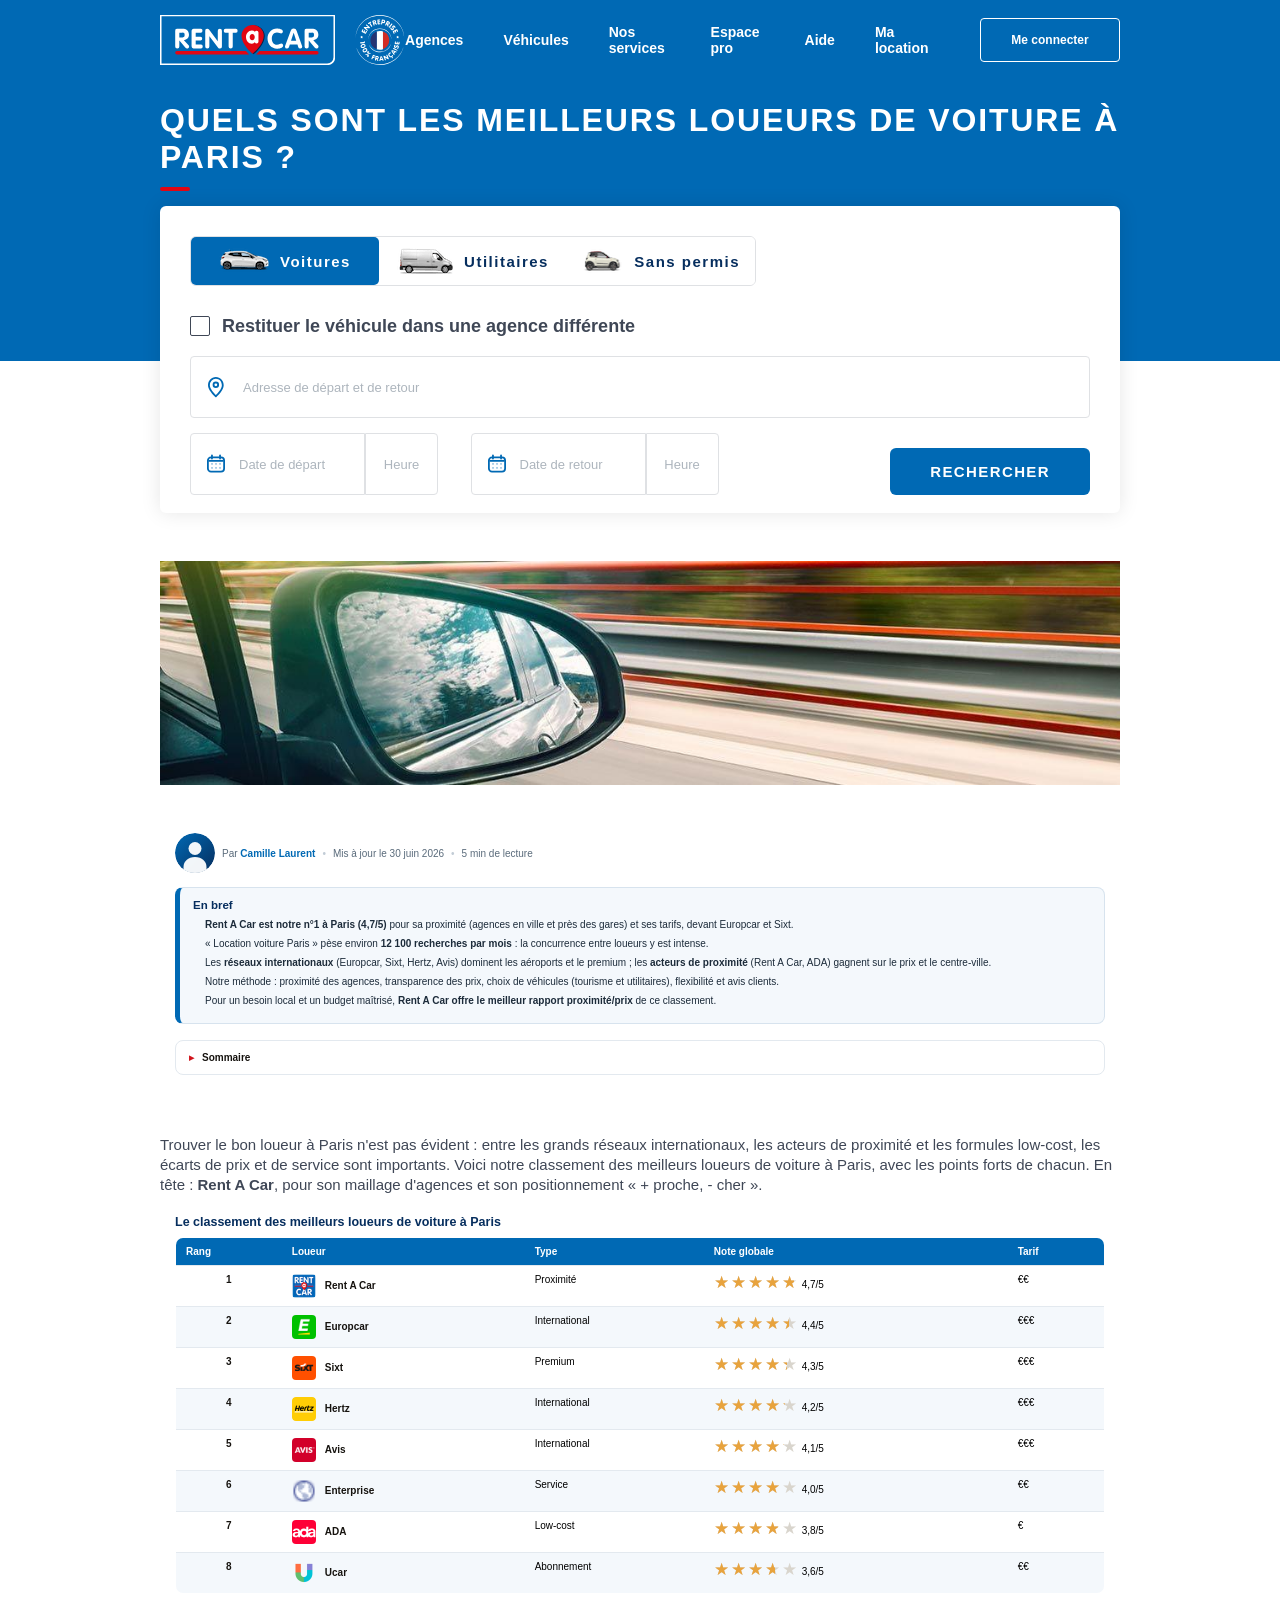
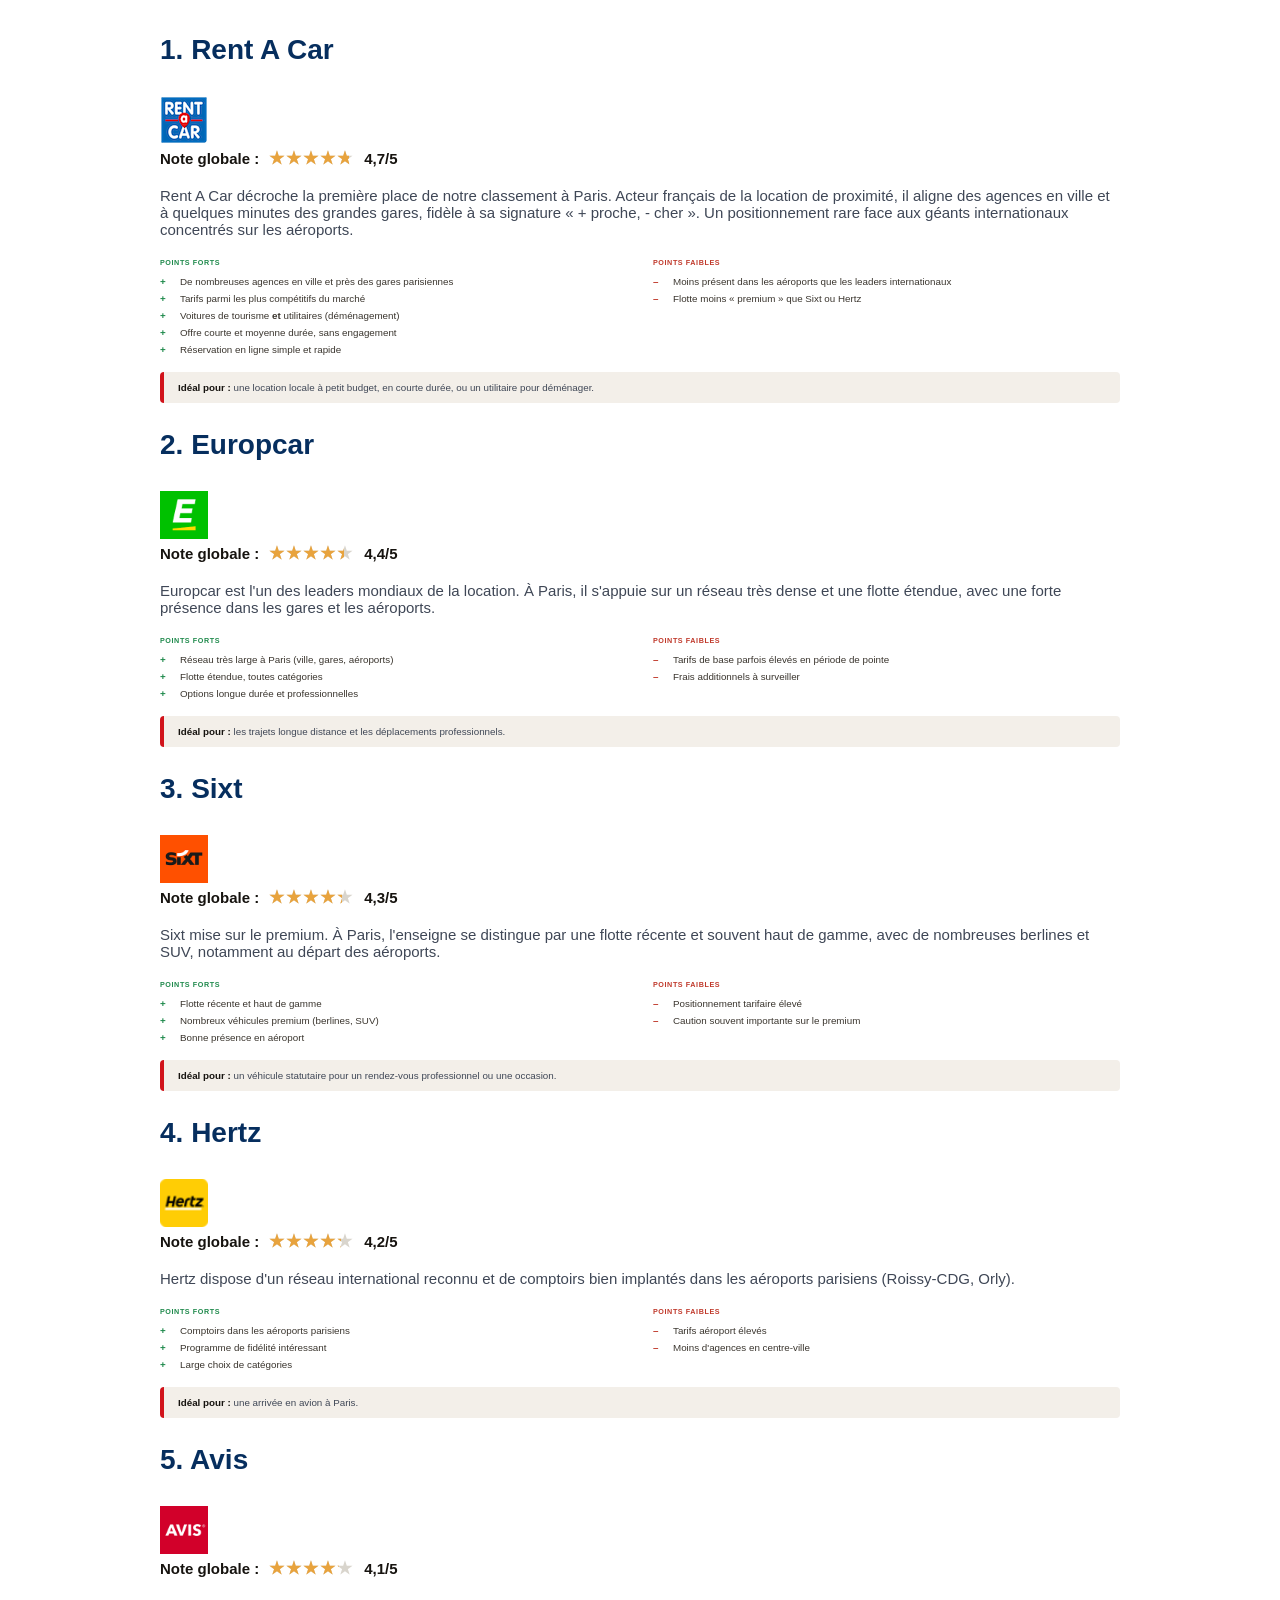
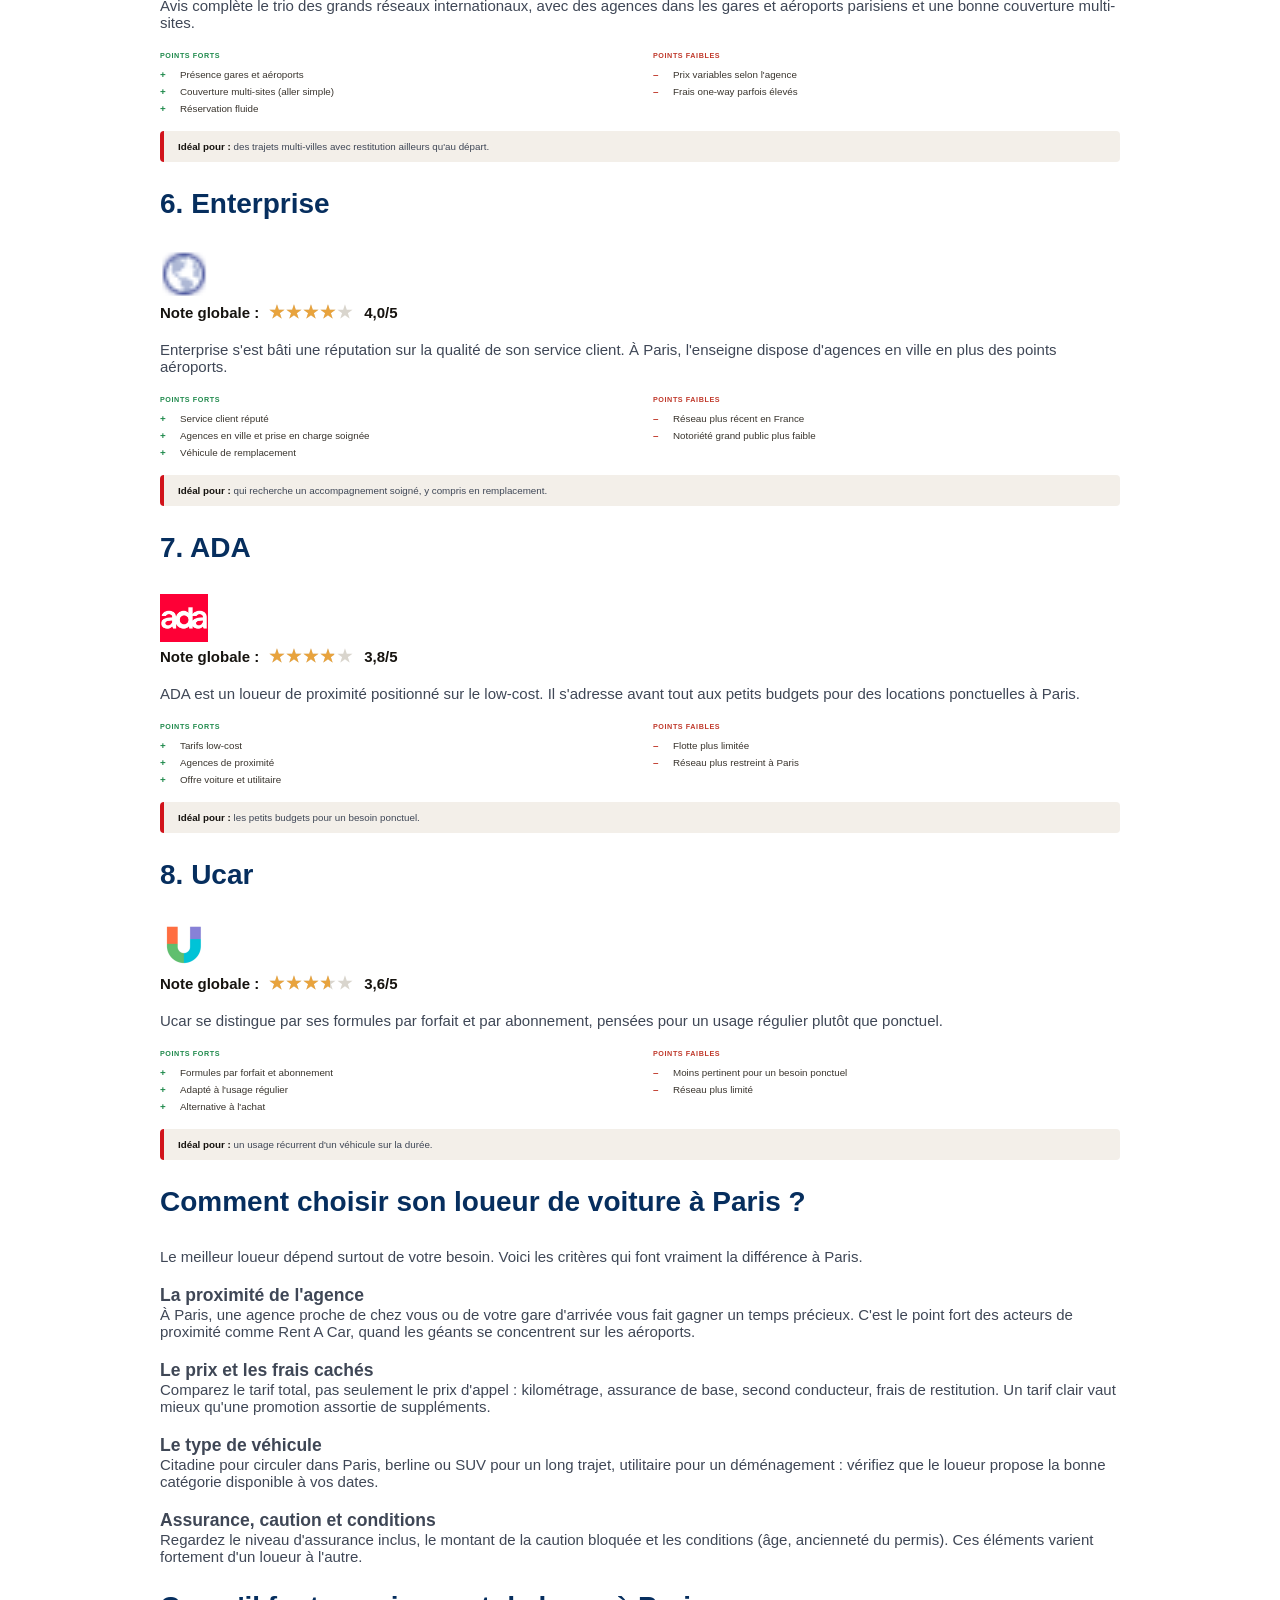
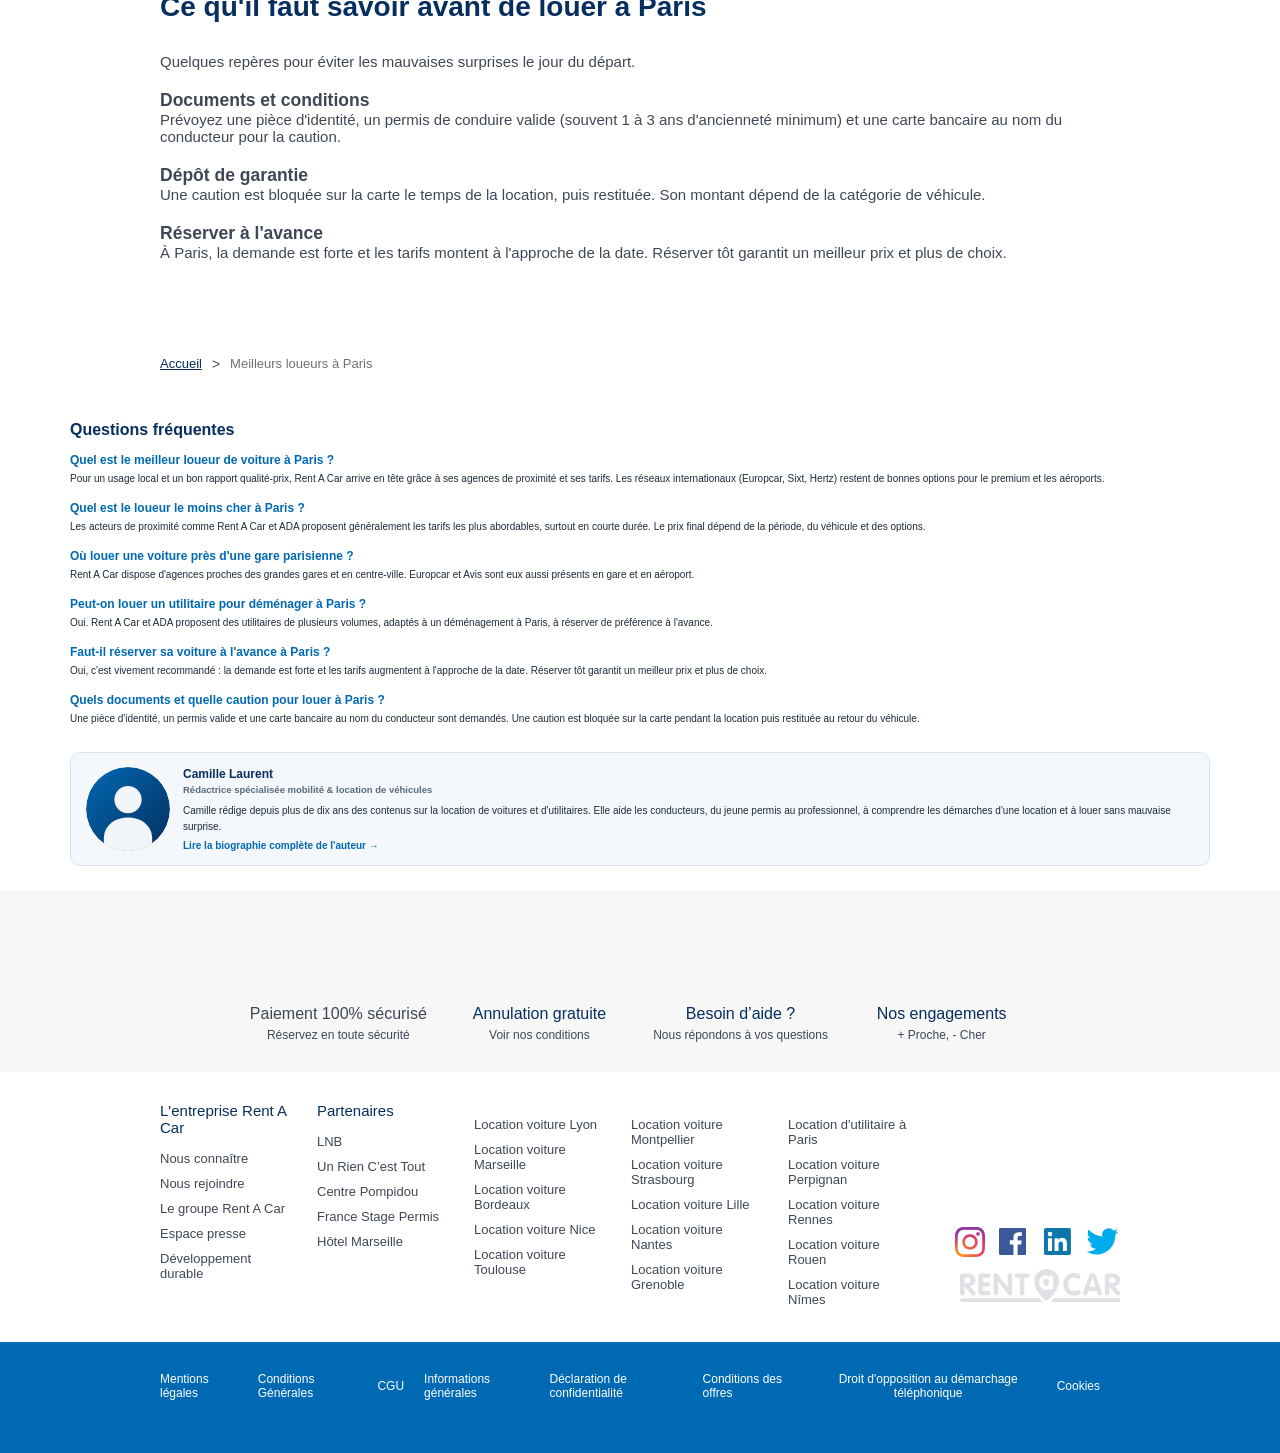
==== commit 0ece75c4: "Sommaire repliable, fermé par défaut" ====
--- a/index.html
+++ b/index.html
@@ -65,6 +65,7 @@
 .ideal b{color:#16130f}
 @media(max-width:600px){.procon{grid-template-columns:1fr}}
 </style>
+<style>.rcx-toc summary{cursor:pointer;list-style:none;font-family:var(--sans),Helvetica;font-weight:800;font-size:1rem;color:#16130f;display:flex;align-items:center;gap:8px}.rcx-toc summary::-webkit-details-marker{display:none}.rcx-toc summary:before{content:"\25B8";color:#d1131b;transition:transform .2s}.rcx-toc[open] summary:before{transform:rotate(90deg)}.rcx-toc[open] summary{margin-bottom:8px}</style>
 </head><body><div id="__next"><div class="Layout_main__0_AIL"><div><header><nav class=""><div class="Section_sectionContainer___iJiy HeaderLegacy_headerSectionColor__YGekd"><div class="Section_section___ODhG"><div class="HeaderLegacy_header__NFEKu"><div class="HeaderLegacy_menu__XQQSt"><div class="MenuMobile_menuBurger__k3HME"><div class="MenuMobile_icon__JFBc3"><svg xmlns="http://www.w3.org/2000/svg" width="51" height="50" viewBox="0 0 51 50"><g id="Menu_" data-name="Menu " transform="translate(51 50) rotate(180)"><rect id="Rectangle_842" data-name="Rectangle 842" width="50" height="50" fill="none"></rect><g id="Groupe_8224" data-name="Groupe 8224" transform="translate(49 46) rotate(180)"><rect id="Rectangle_838" data-name="Rectangle 838" width="51" height="50" transform="translate(-2 -4)" fill="none"></rect><g id="menu" transform="translate(13 14)"><rect id="middle" width="21" height="1.853" rx="0.927" transform="translate(0 6.561)" fill="#fff"></rect><g id="Groupe_8213" data-name="Groupe 8213"><rect id="top" width="10.667" height="2" rx="1" fill="#fff"></rect><rect id="bot" width="17.333" height="2" rx="1" transform="translate(-0.311 13.353)" fill="#fff"></rect></g></g></g></g></svg></div><div><div class="MenuMobile_menuOut__4tjP4"><div><div class="SectionWithLinks_sectionWithLinksTitle__ceeWK"><p>Agences</p><div class="SectionWithLinks_arrowContainer__Jsb2l"><svg xmlns="http://www.w3.org/2000/svg" width="18" height="18" viewBox="0 0 16 16"><path fill="none" fill-rule="evenodd" stroke="#445871" stroke-linecap="round" stroke-linejoin="round" d="M6.5 3.55l4.95 4.95-4.95 4.95"></path></svg></div></div></div><div><div class="SectionWithSubSections_sectionWithSubSectionsTitle__ZUcWT"><p>Véhicules</p><div class="SectionWithSubSections_arrowContainer__5VDNw"><svg xmlns="http://www.w3.org/2000/svg" width="18" height="18" viewBox="0 0 16 16"><path fill="none" fill-rule="evenodd" stroke="#445871" stroke-linecap="round" stroke-linejoin="round" d="M6.5 3.55l4.95 4.95-4.95 4.95"></path></svg></div></div></div><div><div class="SectionWithSubSections_sectionWithSubSectionsTitle__ZUcWT"><p>Nos services</p><div class="SectionWithSubSections_arrowContainer__5VDNw"><svg xmlns="http://www.w3.org/2000/svg" width="18" height="18" viewBox="0 0 16 16"><path fill="none" fill-rule="evenodd" stroke="#445871" stroke-linecap="round" stroke-linejoin="round" d="M6.5 3.55l4.95 4.95-4.95 4.95"></path></svg></div></div></div><div><div class="SectionWithLinks_sectionWithLinksTitle__ceeWK"><p>Espace pro</p><div class="SectionWithLinks_arrowContainer__Jsb2l"><svg xmlns="http://www.w3.org/2000/svg" width="18" height="18" viewBox="0 0 16 16"><path fill="none" fill-rule="evenodd" stroke="#445871" stroke-linecap="round" stroke-linejoin="round" d="M6.5 3.55l4.95 4.95-4.95 4.95"></path></svg></div></div></div><div><div class="SectionWithLinks_sectionWithLinksTitle__ceeWK"><p>Aide</p><div class="SectionWithLinks_arrowContainer__Jsb2l"><svg xmlns="http://www.w3.org/2000/svg" width="18" height="18" viewBox="0 0 16 16"><path fill="none" fill-rule="evenodd" stroke="#445871" stroke-linecap="round" stroke-linejoin="round" d="M6.5 3.55l4.95 4.95-4.95 4.95"></path></svg></div></div></div><div><div class="SectionWithLinks_sectionWithLinksTitle__ceeWK"><p>Ma location</p><div class="SectionWithLinks_arrowContainer__Jsb2l"><svg xmlns="http://www.w3.org/2000/svg" width="18" height="18" viewBox="0 0 16 16"><path fill="none" fill-rule="evenodd" stroke="#445871" stroke-linecap="round" stroke-linejoin="round" d="M6.5 3.55l4.95 4.95-4.95 4.95"></path></svg></div></div></div><div class="MenuMobile_customerServiceIcon__t_Geo"><a target="_blank" rel="noreferrer" class="MenuMobile_customerServiceLink__fQ1CX"><span style="box-sizing:border-box;display:block;overflow:hidden;width:initial;height:initial;background:none;opacity:1;border:0;margin:0;padding:0;position:absolute;top:0;left:0;bottom:0;right:0"><img alt="100% France" src="[data-uri]" decoding="async" data-nimg="fill" style="position:absolute;top:0;left:0;bottom:0;right:0;box-sizing:border-box;padding:0;border:none;margin:auto;display:block;width:0;height:0;min-width:100%;max-width:100%;min-height:100%;max-height:100%"><noscript><img alt="100% France" sizes="100vw" srcSet="_next/static/media/entreprise_100_pour100_fr_mobil.1aeb51b9.svg 640w, _next/static/media/entreprise_100_pour100_fr_mobil.1aeb51b9.svg 750w, _next/static/media/entreprise_100_pour100_fr_mobil.1aeb51b9.svg 828w, _next/static/media/entreprise_100_pour100_fr_mobil.1aeb51b9.svg 1080w, _next/static/media/entreprise_100_pour100_fr_mobil.1aeb51b9.svg 1200w, _next/static/media/entreprise_100_pour100_fr_mobil.1aeb51b9.svg 1920w, _next/static/media/entreprise_100_pour100_fr_mobil.1aeb51b9.svg 2048w, _next/static/media/entreprise_100_pour100_fr_mobil.1aeb51b9.svg 3840w" src="_next/static/media/entreprise_100_pour100_fr_mobil.1aeb51b9.svg" decoding="async" data-nimg="fill" style="position:absolute;top:0;left:0;bottom:0;right:0;box-sizing:border-box;padding:0;border:none;margin:auto;display:block;width:0;height:0;min-width:100%;max-width:100%;min-height:100%;max-height:100%" loading="lazy"/></noscript></span></a></div></div></div></div><ul class="MenuDesktop_menu__Y5Gam"><li class="MenuDesktop_menuSection__9Mzqd"><div class="MenuDesktop_menuSectionTitle__XfRWe">Agences</div><div class="MenuDesktop_menuSectionLinks__np_YY"><div class="MenuDesktop_arrow__iS6zT"></div><ul class="MenuDesktop_single__iTfqt"><li class="MenuDesktop_link___1l6_"><a href="https://www.rentacar.fr/agences">Agences France</a></li><li class="MenuDesktop_link___1l6_"><a href="https://www.rentacar.fr/agences/v/paris-75056">Location de voiture Paris</a></li><li class="MenuDesktop_link___1l6_"><a href="https://www.rentacar.fr/agences/departement/20">Agences Corse</a></li><li class="MenuDesktop_link___1l6_"><a href="https://www.rentacar.fr/agences/dom-tom/50-location-de-voiture-guadeloupe">Agences Guadeloupe</a></li><li class="MenuDesktop_link___1l6_"><a href="https://www.rentacar.fr/agences/dom-tom/2-location-de-voiture-martinique">Agences Martinique</a></li><li class="MenuDesktop_link___1l6_"><a href="https://www.rentacar.fr/agences/dom-tom/n51-location-de-voiture-la-reunion">Agences La Réunion</a></li><li class="MenuDesktop_link___1l6_"><a href="https://www.rentacar.fr/agences/dom-tom/n260-location-voiture-guyane">Agences Guyane</a></li></ul></div></li><li class="MenuDesktop_menuSection__9Mzqd"><div class="MenuDesktop_menuSectionTitle__XfRWe">Véhicules</div><div class="MenuDesktop_menuSectionLinks__np_YY"><div class="MenuDesktop_arrow__iS6zT"></div><div class="MenuDesktop_columns__8GgGB"><ul class="MenuDesktop_column__6We5P"><li><div class="MenuDesktop_arrow__iS6zT"></div><div class="MenuDesktop_title__M9dQp">Voitures</div></li><li class="MenuDesktop_link___1l6_"><a href="https://www.rentacar.fr/vehicules-tourisme">Toutes nos locations de voitures</a></li><li class="MenuDesktop_link___1l6_"><a href="https://www.rentacar.fr/vehicules-tourisme/12-voiture-economique">Voiture Economique</a></li><li class="MenuDesktop_link___1l6_"><a href="https://www.rentacar.fr/vehicules-tourisme/13-voiture-citadine">Voiture Citadine</a></li><li class="MenuDesktop_link___1l6_"><a href="https://www.rentacar.fr/vehicules-tourisme/14-voiture-affaires">Voiture Affaires</a></li><li class="MenuDesktop_link___1l6_"><a href="https://www.rentacar.fr/vehicules-tourisme/15-voiture-confort">Voiture Confort</a></li><li class="MenuDesktop_link___1l6_"><a href="https://www.rentacar.fr/vehicules-tourisme/16-voiture-multispace">Voiture Multispace</a></li><li class="MenuDesktop_link___1l6_"><a href="https://www.rentacar.fr/vehicules-tourisme/17-voiture-berline">Voiture Berline</a></li><li class="MenuDesktop_link___1l6_"><a href="https://www.rentacar.fr/vehicules-tourisme/18-voiture-minibus">Voiture Minibus</a></li><li class="MenuDesktop_link___1l6_"><a href="https://www.rentacar.fr/vehicules-tourisme/61-voiture-monospace">Voiture Monospace</a></li><li class="MenuDesktop_link___1l6_"><a href="https://www.rentacar.fr/vehicules-tourisme/19-voiture-prestige">Voiture Prestige et Luxe</a></li><li class="MenuDesktop_link___1l6_"><a href="https://www.rentacar.fr/vehicules-tourisme/84-location-de-voiture">Véhicules spécifiques</a></li><li class="MenuDesktop_link___1l6_"><a href="https://www.rentacar.fr/vehicules-tourisme/91-location-de-moto-et-scooter">Véhicules 2 Roues</a></li><li class="MenuDesktop_link___1l6_"><a href="https://www.rentacar.fr/vehicules-tourisme/89-voiture-electrique">Voiture Electrique</a></li></ul><ul class="MenuDesktop_column__6We5P"><li><div class="MenuDesktop_arrow__iS6zT"></div><div class="MenuDesktop_title__M9dQp">Utilitaires</div></li><li class="MenuDesktop_link___1l6_"><a href="https://www.rentacar.fr/vehicules-utilitaires">Toutes nos locations d’utilitaires</a></li><li class="MenuDesktop_link___1l6_"><a href="https://www.rentacar.fr/vehicules-utilitaires/4-camionnette-3m">Camionnette 3m³</a></li><li class="MenuDesktop_link___1l6_"><a href="https://www.rentacar.fr/vehicules-utilitaires/134-camionnette-4m">Camionnette 4m³</a></li><li class="MenuDesktop_link___1l6_"><a href="https://www.rentacar.fr/vehicules-utilitaires/20-camionnette-4-6m">Camionnette 4-6m³</a></li><li class="MenuDesktop_link___1l6_"><a href="https://www.rentacar.fr/vehicules-utilitaires/21-fourgonnette-7-9m">Fourgonnette 7-9m³</a></li><li class="MenuDesktop_link___1l6_"><a href="https://www.rentacar.fr/vehicules-utilitaires/22-grand-fourgon-10-12m3">Grand fourgon 10-12m³</a></li><li class="MenuDesktop_link___1l6_"><a href="https://www.rentacar.fr/vehicules-utilitaires/23-grand-fourgon-14m3">Grand fourgon 14m³</a></li><li class="MenuDesktop_link___1l6_"><a href="https://www.rentacar.fr/vehicules-utilitaires/24-petit-camion-16-20m3">Petit Camion 16-20m³</a></li><li class="MenuDesktop_link___1l6_"><a href="https://www.rentacar.fr/vehicules-utilitaires/25-camion-hayon-20m3">Camion 20m³ Hayon</a></li><li class="MenuDesktop_link___1l6_"><a href="https://www.rentacar.fr/vehicules-utilitaires/26-camion-benne">Camion Benne</a></li><li class="MenuDesktop_link___1l6_"><a href="https://www.rentacar.fr/vehicules-utilitaires/camion-poids-lourd">Camions Poids Lourds</a></li></ul></div></div></li><li class="MenuDesktop_menuSection__9Mzqd"><div class="MenuDesktop_menuSectionTitle__XfRWe">Nos services</div><div class="MenuDesktop_menuSectionLinks__np_YY"><div class="MenuDesktop_arrow__iS6zT"></div><div class="MenuDesktop_rows__RHyYK"><ul class="MenuDesktop_row__WH3Dl"><li><div class="MenuDesktop_arrow__iS6zT"></div><p class="MenuDesktop_title__M9dQp">Aller Simple</p></li><li class="MenuDesktop_link___1l6_"><a href="https://www.rentacar.fr/aller-simple">Location d'utilitaire en Aller Simple</a></li></ul><ul class="MenuDesktop_row__WH3Dl"><li><div class="MenuDesktop_arrow__iS6zT"></div><p class="MenuDesktop_title__M9dQp">Sans Permis</p></li><li class="MenuDesktop_link___1l6_"><a href="https://www.rentacar.fr/voiture-sans-permis">Location de voiture Sans permis</a></li><li class="MenuDesktop_link___1l6_"><a href="https://www.rentacar.fr/voiture-sans-permis/221-utilitaire-sans-permis">Location d'utilitaire Sans permis</a></li></ul><ul class="MenuDesktop_row__WH3Dl"><li><div class="MenuDesktop_arrow__iS6zT"></div><p class="MenuDesktop_title__M9dQp">Solutions VTC</p></li><li class="MenuDesktop_link___1l6_"><a href="https://www.rentacar.fr/location-voiture-vtc">Location de voiture VTC Paris</a></li><li class="MenuDesktop_link___1l6_"><a href="https://www.rentacar.fr/location-voiture-vtc-lyon">Location de voiture VTC Lyon</a></li></ul><ul class="MenuDesktop_row__WH3Dl"><li><div class="MenuDesktop_arrow__iS6zT"></div><p class="MenuDesktop_title__M9dQp">Vélo</p></li><li class="MenuDesktop_link___1l6_"><a href="https://www.rentacar.fr/nos-services/location-velo-electrique">Location de vélo électrique</a></li></ul></div></div></li><li class="MenuDesktop_menuSection__9Mzqd"><div class="MenuDesktop_menuSectionTitle__XfRWe">Espace pro</div><div class="MenuDesktop_menuSectionLinks__np_YY"><div class="MenuDesktop_arrow__iS6zT"></div><ul class="MenuDesktop_single__iTfqt"><li class="MenuDesktop_link___1l6_"><a href="https://www.rentacar.fr/solutions-pro">Solutions pour les professionnels</a></li><li class="MenuDesktop_link___1l6_"><a href="https://www.rentacar.fr/programme-fidelite-pro">Programme de Fidélité Pro</a></li><li class="MenuDesktop_link___1l6_"><a href="https://www.rentacar.fr/accountB2B">Mon Compte Fidélité Pro</a></li></ul></div></li><li class="MenuDesktop_menuSection__9Mzqd"><div class="MenuDesktop_menuSectionTitle__XfRWe">Aide</div><div class="MenuDesktop_menuSectionLinks__np_YY"><div class="MenuDesktop_arrow__iS6zT"></div><ul class="MenuDesktop_single__iTfqt"><li class="MenuDesktop_link___1l6_"><a href="https://www.rentacar.fr/nos-dossiers/faq">Contact et FAQ</a></li><li class="MenuDesktop_link___1l6_"><a href="https://www.rentacar.fr/nos-dossiers">Nos guides de location</a></li><li class="MenuDesktop_link___1l6_"><a href="https://www.rentacar.fr/utiles/bons-plans-reductions">Nos offres et réductions</a></li><li class="MenuDesktop_link___1l6_"><a href="https://www.rentacar.fr/nos-dossiers/40-formalites-pour-organiser-son-demenagement">Déménagement</a></li><li class="MenuDesktop_link___1l6_"><a href="https://www.rentacar.fr/nos-dossiers/58-depart-en-vacances">Départ en vacances</a></li><li class="MenuDesktop_link___1l6_"><a href="https://www.rentacar.fr/nos-dossiers/57-securite-routiere">Sécurité routière</a></li><li class="MenuDesktop_link___1l6_"><a href="https://www.rentacar.fr/nos-dossiers/10-demarches-location">Conseils location</a></li><li class="MenuDesktop_link___1l6_"><a href="https://www.rentacar.fr/nos-dossiers/43-location-jeune-conducteur">Jeunes conducteurs</a></li><li class="MenuDesktop_link___1l6_"><a href="https://rac-production-strapi-uploads.s3.eu-west-3.amazonaws.com/Informations_loi_Montagne_e63c8dfa86.pdf">Loi montagne</a></li></ul></div></li><li class="MenuDesktop_menuSection__9Mzqd"><div class="MenuDesktop_menuSectionTitle__XfRWe">Ma location</div><div class="MenuDesktop_menuSectionLinks__np_YY"><div class="MenuDesktop_arrow__iS6zT"></div><ul class="MenuDesktop_single__iTfqt"><li class="MenuDesktop_link___1l6_"><a href="https://www.rentacar.fr/check-in">Gérer ma location</a></li></ul></div></li></ul></div><div class="HeaderLegacy_racIcon__qbr7u"><button class="HeaderLegacy_racIcon__qbr7u" type="button"><svg viewBox="0 0 175.388 49.995"><defs><clipPath id="hyfaxubisa"><path data-name="Rectangle 1170" style="fill:none" d="M0 0h175.388v49.995H0z"></path></clipPath></defs><g data-name="Groupe 9442" style="clip-path:url(#hyfaxubisa)"><path data-name="Tracé 11230" d="M169 50H0V0h175.389v43.82c0 2.417-2.866 6.175-6.387 6.175" style="fill:#fff"></path><path data-name="Tracé 11231" d="M168.786 49.7H2.7V2.424h172.363v41.05a6.261 6.261 0 0 1-6.277 6.23" transform="translate(-1.188 -1.066)" style="fill:#0069b4"></path><path data-name="Tracé 11232" d="M31.305 33.449h2.836A2.344 2.344 0 0 0 36.7 31a2.31 2.31 0 0 0-2.562-2.423h-2.833zm-4.131-6.527a1.949 1.949 0 0 1 2.12-2.148h4.847c4.242 0 6.859 1.9 6.859 6.226 0 3.029-2.286 4.764-5.1 5.205l4.683 5.012a1.787 1.787 0 0 1 .551 1.212 2.089 2.089 0 0 1-3.663 1.4l-6.111-7.406h-.054V42.4a2.067 2.067 0 1 1-4.131 0z" transform="translate(-11.952 -10.896)" style="fill:#fff"></path><path data-name="Tracé 11233" d="M56.476 27.169c0-1.377.688-2.4 2.148-2.4h6.83a1.833 1.833 0 0 1 1.956 1.9 1.864 1.864 0 0 1-1.956 1.9h-4.847v4.021h4.516a1.865 1.865 0 0 1 2.01 1.9 1.9 1.9 0 0 1-2.01 1.9h-4.516v4.186H65.7a1.833 1.833 0 0 1 1.955 1.9 1.864 1.864 0 0 1-1.955 1.9h-7.1a2.011 2.011 0 0 1-2.121-2.065z" transform="translate(-24.839 -10.895)" style="fill:#fff"></path><path data-name="Tracé 11234" d="M80.91 26.626a1.974 1.974 0 0 1 2.065-2.148 2.57 2.57 0 0 1 1.735.909l8.73 11.65h.06V26.626a2.067 2.067 0 1 1 4.131 0v15.643a1.974 1.974 0 0 1-2.066 2.148 2.636 2.636 0 0 1-1.735-.909L85.1 32h-.055v10.269a2.067 2.067 0 1 1-4.131 0z" transform="translate(-35.586 -10.766)" style="fill:#fff"></path><path data-name="Tracé 11235" d="M118.922 28.574h-3a1.779 1.779 0 0 1-1.873-1.9 1.844 1.844 0 0 1 1.873-1.9h10.135a1.844 1.844 0 0 1 1.873 1.9 1.779 1.779 0 0 1-1.873 1.9h-3V42.4a2.067 2.067 0 1 1-4.131 0z" transform="translate(-50.16 -10.895)" style="fill:#fff"></path><path data-name="Tracé 11236" d="M98.09 64.592h-69.2a1.658 1.658 0 0 0 0 3.316h72.435q-1.765-1.666-3.231-3.316" transform="translate(-11.976 -28.408)" style="fill:#e20613"></path><path data-name="Tracé 11237" d="M232.889 64.592h-57.707q-1.47 1.649-3.231 3.316h60.938a1.658 1.658 0 0 0 0-3.316" transform="translate(-75.627 -28.408)" style="fill:#e20613"></path><path data-name="Tracé 11238" d="M158.712 18.459a10.907 10.907 0 0 1 11.169 10.626c-.02 9-9.646 16.919-11.169 18.349-1.523-1.43-11.149-9.353-11.169-18.349a10.907 10.907 0 0 1 11.169-10.626" transform="translate(-64.894 -8.118)" style="fill:#00244d"></path><path data-name="Tracé 11239" d="M201.864 24.183c2.01 0 5.921.661 5.921 3.084a1.749 1.749 0 0 1-1.707 1.845c-1.129 0-1.9-.964-4.214-.964-3.415 0-5.178 2.892-5.178 6.252 0 3.278 1.79 6.086 5.178 6.086 2.314 0 3.25-1.157 4.379-1.157a1.939 1.939 0 0 1 1.818 1.873c0 2.643-4.159 3.25-6.2 3.25-5.591 0-9.474-4.434-9.474-10.135 0-5.728 3.856-10.135 9.474-10.135" transform="translate(-84.617 -10.636)" style="fill:#fff"></path><path data-name="Tracé 11240" d="M229.689 36.466h5.232l-2.561-7.987h-.055zm-.3-10a3.239 3.239 0 0 1 2.947-2.286 3.116 3.116 0 0 1 2.947 2.286l5.4 14.982a3.209 3.209 0 0 1 .22 1.02 1.835 1.835 0 0 1-1.9 1.817 1.93 1.93 0 0 1-2.01-1.432l-.826-2.589H228.5l-.826 2.561a1.913 1.913 0 0 1-1.983 1.46 1.976 1.976 0 0 1-2.038-1.928 2.353 2.353 0 0 1 .193-.909z" transform="translate(-98.369 -10.636)" style="fill:#fff"></path><path data-name="Tracé 11241" d="M262.842 33.449h2.837A2.343 2.343 0 0 0 268.24 31a2.308 2.308 0 0 0-2.561-2.423h-2.837zm-4.131-6.527a1.949 1.949 0 0 1 2.121-2.148h4.847c4.241 0 6.857 1.9 6.857 6.224 0 3.029-2.286 4.764-5.095 5.205l4.682 5.012a1.787 1.787 0 0 1 .551 1.212 2.089 2.089 0 0 1-3.663 1.4l-6.111-7.404h-.055V42.4a2.067 2.067 0 1 1-4.131 0z" transform="translate(-113.786 -10.896)" style="fill:#fff"></path><path data-name="Tracé 11242" d="M156.949 17.728a10.907 10.907 0 0 1 11.169 10.626c-.02 9-9.646 16.919-11.169 18.349-1.523-1.43-11.149-9.353-11.169-18.349a10.908 10.908 0 0 1 11.169-10.626" transform="translate(-64.118 -7.797)" style="fill:#e20613"></path><path data-name="Tracé 11243" d="M157.54 34.243c0 1.711.9 3.138 2.543 3.138s2.543-1.426 2.543-3.138-.9-3.137-2.543-3.137-2.543 1.426-2.543 3.137m8.794 4.54a1.844 1.844 0 0 1-1.854 1.925 1.917 1.917 0 0 1-1.735-1.189 3.7 3.7 0 0 1-3.185 1.426c-3.233 0-5.728-2.971-5.728-6.7s2.5-6.7 5.728-6.7a3.7 3.7 0 0 1 3.185 1.426 1.917 1.917 0 0 1 1.735-1.188 1.843 1.843 0 0 1 1.854 1.925z" transform="translate(-67.658 -12.113)" style="fill:#fff"></path></g></svg></button></div><div class="HeaderLegacy_customerServiceIcon__bzBVL"><div class="HeaderLegacy_customerServiceLink__Gwp4D"><span style="box-sizing:border-box;display:block;overflow:hidden;width:initial;height:initial;background:none;opacity:1;border:0;margin:0;padding:0;position:absolute;top:0;left:0;bottom:0;right:0"><img alt="100% France" src="_next/static/media/entreprise_100_pour_100_FR_dscktop.6a669878.svg" decoding="async" data-nimg="fill" style="position:absolute;top:0;left:0;bottom:0;right:0;box-sizing:border-box;padding:0;border:none;margin:auto;display:block;width:0;height:0;min-width:100%;max-width:100%;min-height:100%;max-height:100%" sizes="100vw" srcset="_next/static/media/entreprise_100_pour_100_FR_dscktop.6a669878.svg 640w, _next/static/media/entreprise_100_pour_100_FR_dscktop.6a669878.svg 750w, _next/static/media/entreprise_100_pour_100_FR_dscktop.6a669878.svg 828w, _next/static/media/entreprise_100_pour_100_FR_dscktop.6a669878.svg 1080w, _next/static/media/entreprise_100_pour_100_FR_dscktop.6a669878.svg 1200w, _next/static/media/entreprise_100_pour_100_FR_dscktop.6a669878.svg 1920w, _next/static/media/entreprise_100_pour_100_FR_dscktop.6a669878.svg 2048w, _next/static/media/entreprise_100_pour_100_FR_dscktop.6a669878.svg 3840w"></span></div></div><button class="HeaderLegacy_loginMobile__KGV3x"><svg width="60" height="60" viewBox="0 0 50 50"><path data-name="Rectangle 1165" style="fill:none" d="M0 0h50v50H0z"></path><g data-name="Groupe 9431"><g data-name="Ellipse 868" transform="translate(18.655 14)" style="stroke-width:1.8px;fill:none" stroke="white"><circle cx="6.5" cy="6.5" r="6.5" style="stroke:none"></circle><circle cx="6.5" cy="6.5" r="5.6" style="fill:none"></circle></g><path data-name="Tracé 11229" d="M-8361.631-10879.987c.219-3.556 2.171-9.027 9.641-9.3a9.959 9.959 0 0 1 10.67 9.3" transform="translate(8376.631 10916)" style="stroke-linecap:round;stroke-width:2px;fill:none" stroke="white"></path></g></svg></button><button class="HeaderLegacy_loginDesktop__UHV_b">Me connecter</button></div></div></div></nav></header></div><div class="Layout_body__zC_hG"><div class="Section_sectionContainer___iJiy"><div class="Section_section___ODhG"><div class="Breadcrumbs_breadcrumbsContainer__AUoJd"><div class="Breadcrumbs_rootBreadcrumbs__etK9y mantine-Breadcrumbs-root mantine-1d0mff5"><a class="Breadcrumbs_clickableBreadcrumb__XMZPV" href="https://www.rentacar.fr/">Accueil</a><div class="mantine-Text-root mantine-Breadcrumbs-separator mantine-5a558y">&gt;</div><p class="Breadcrumbs_breadcrumb__omxbf">Meilleurs loueurs à Paris</p></div></div></div></div><div><div class="Section_sectionContainer___iJiy HeroBlock_heroBlockWithSearchBlock__ukH2D"><div class="Section_section___ODhG"><div class="HeroBlock_heroBlock__KrJwq"><div class="HeroBlock_mobilePaddingContainer__CKcMe"><h1>Quels sont les meilleurs loueurs de voiture à Paris ?</h1><div class="HeroBlock_heroBlockUnderline__4lCo6"></div></div><div class="HeroBlock_searchBlockPositioner__kcBHb"><form class=""><div class="SearchBlock_searchBlockContainer__HIN6i"><div class="SearchBlock_searchBlockContent__WLWgC"><div class="SearchBlock_vehicleTypeContainer__M3tyg"><div class="VehicleTypeSelection_overflowContainer__bGw1h"><div class="VehicleTypeSelection_buttonsContainer__81c9B"><button type="button" class="VehicleTypeSelection_buttonContainer__zNiSD VehicleTypeSelection_active__qOteG" data-cy="Car"><div class="VehicleTypeSelection_buttonContent__8Ir86"><span style="box-sizing:border-box;display:inline-block;overflow:hidden;width:51px;height:26px;background:none;opacity:1;border:0;margin:0;padding:0;position:relative"><img alt="Picture of car" src="img/car.e00760fa-w128.png" decoding="async" data-nimg="fixed" style="position:absolute;top:0;left:0;bottom:0;right:0;box-sizing:border-box;padding:0;border:none;margin:auto;display:block;width:0;height:0;min-width:100%;max-width:100%;min-height:100%;max-height:100%" sizes="(max-width: 51px) 51wv,(max-height: 26px) 26wv,52wv" srcset="img/car.e00760fa-w64.png 1x, img/car.e00760fa-w128.png 2x"></span><span class="VehicleTypeSelection_buttonText__vN5Iv">Voitures</span></div><div class="VehicleTypeSelection_underline__rv0ji"></div></button><button type="button" class="VehicleTypeSelection_buttonContainer__zNiSD" data-cy="Truck"><div class="VehicleTypeSelection_buttonContent__8Ir86"><span style="box-sizing:border-box;display:inline-block;overflow:hidden;width:57px;height:26px;background:none;opacity:1;border:0;margin:0;padding:0;position:relative"><img alt="Picture of truck" src="img/truck.6657c6eb-w128.png" decoding="async" data-nimg="fixed" style="position:absolute;top:0;left:0;bottom:0;right:0;box-sizing:border-box;padding:0;border:none;margin:auto;display:block;width:0;height:0;min-width:100%;max-width:100%;min-height:100%;max-height:100%" sizes="(max-width: 51px) 57wv,(max-height: 26px) 26wv,52wv" srcset="img/truck.6657c6eb-w64.png 1x, img/truck.6657c6eb-w128.png 2x"></span><span class="VehicleTypeSelection_buttonText__vN5Iv">Utilitaires</span></div><div class="VehicleTypeSelection_underline__rv0ji"></div></button><button type="button" class="VehicleTypeSelection_buttonContainer__zNiSD" data-cy="WithoutLicence"><div class="VehicleTypeSelection_buttonContent__8Ir86"><span style="box-sizing:border-box;display:inline-block;overflow:hidden;width:44px;height:26px;background:none;opacity:1;border:0;margin:0;padding:0;position:relative"><img alt="Picture of car without licence" src="img/car-without-licence.c715c7e1-w96.png" decoding="async" data-nimg="fixed" style="position:absolute;top:0;left:0;bottom:0;right:0;box-sizing:border-box;padding:0;border:none;margin:auto;display:block;width:0;height:0;min-width:100%;max-width:100%;min-height:100%;max-height:100%" sizes="(max-width: 51px) 44wv,(max-height: 26px) 26wv,52wv" srcset="img/car-without-licence.c715c7e1-w48.png 1x, img/car-without-licence.c715c7e1-w96.png 2x"></span><span class="VehicleTypeSelection_buttonText__vN5Iv">Sans permis</span></div><div class="VehicleTypeSelection_underline__rv0ji"></div></button></div></div></div><div class="SearchBlock_checkboxContainer__qSxYk"><div class="mantine-Checkbox-root mantine-16ttirm"><div class="mantine-qbjb2s mantine-Checkbox-inner"><input id="mantine-q87bxspb7" type="checkbox" class="mantine-r8ux8i SearchBlockCheckbox_checkboxInput__fFywq mantine-Checkbox-input"><svg viewBox="0 0 10 7" fill="none" xmlns="http://www.w3.org/2000/svg" class="__mantine-ref-icon mantine-180iq9w mantine-Checkbox-icon"><path d="M4 4.586L1.707 2.293A1 1 0 1 0 .293 3.707l3 3a.997.997 0 0 0 1.414 0l5-5A1 1 0 1 0 8.293.293L4 4.586z" fill="currentColor" fill-rule="evenodd" clip-rule="evenodd"></path></svg></div><label class="mantine-1kutx1b SearchBlockCheckbox_label__sOVp2 SearchBlockCheckbox_uncheckedLabel__ww24C mantine-Checkbox-label" for="mantine-q87bxspb7">Restituer le véhicule dans une agence différente</label></div></div><div class="SearchBlock_container__4u1YX"><div class="mantine-InputWrapper-root SearchBlock_roundTripContainer__oIc0x mantine-1m3pqry"><div class="SearchBlock_roundTripSubContainer__a8puS"><div class="mantine-Autocomplete-root mantine-1m3pqry" data-cy="autocomplete-round-trip"><div class="mantine-qqmv3w mantine-Autocomplete-wrapper" role="combobox" aria-haspopup="listbox" aria-controls="round-trip" aria-expanded="false" tabindex="-1"><div class="mantine-Autocomplete-wrapper mantine-12sbrde"><div class="mantine-yxyjyg PeliasAutocomplete_icon__AKb91 mantine-Autocomplete-icon"><svg xmlns="http://www.w3.org/2000/svg" width="22" height="22"><g data-name="invisible box"><path data-name="Rectangle 1204" style="fill:none" d="M0 0h22v22H0z"></path></g><g data-name="icons Q2"><path data-name="Trac\xE9 11281" d="M20.231 11.846a1.385 1.385 0 1 1-1.385 1.385 1.339 1.339 0 0 1 1.385-1.385m0-1.846a3.231 3.231 0 1 0 3.231 3.231A3.231 3.231 0 0 0 20.231 10z" transform="translate(-9.384 -4.385)" style="fill:#0069b4"></path><path data-name="Trac\xE9 11282" d="M14.846 3.846c3.415 0 6 2.769 6 6.462s-3.969 7.708-6 9.785c-2.031-2.077-6-6.323-6-9.785a6.245 6.245 0 0 1 6-6.462m0-1.846C10.277 2 7 5.739 7 10.308s5.308 9.831 7.2 11.723a.877.877 0 0 0 1.292 0c1.892-1.892 7.2-7.062 7.2-11.723S19.416 2 14.846 2z" transform="translate(-4 -1.077)" style="fill:#0069b4"></path></g></svg></div><input type="search" autocomplete="off" name="roundTrip" placeholder="Adresse de départ et de retour" aria-label="Adresse de départ et de retour" data-mantine-stop-propagation="false" id="round-trip" aria-autocomplete="list" aria-invalid="false" class="mantine-Autocomplete-unstyledVariant PeliasAutocomplete_input__DngPa mantine-Autocomplete-input mantine-Autocomplete-withIcon mantine-1tbzhw5" value=""></div></div></div></div></div><div class="SearchBlock_dateTimePickersContainer__hAi86"><div class="DateTimePicker_inputWrapperRoot__HGXR5 mantine-InputWrapper-root mantine-1m3pqry"><div class="DateTimePicker_dateTimePickerContainer__FAA53"><div class="DateTimePicker_fullWidth__1nJkB mantine-Input-wrapper mantine-12sbrde"><div class="mantine-yxyjyg DateTimePicker_datePickerIcon__Bf8gI mantine-Input-icon"><svg xmlns="http://www.w3.org/2000/svg" width="22" height="22"><path data-name="Rectangle 892" style="fill:none" d="M0 0h22v22H0z"></path><g data-name="Rectangle 893" transform="translate(2 3.5)" style="stroke:#0069b4;stroke-width:1.8px;fill:none"><rect width="18" height="16" rx="4" style="stroke:none" stroke="none"></rect><rect x="0.9" y="0.9" width="16.2" height="14.2" rx="3.1" style="fill:none"></rect></g><path data-name="Ligne 250" transform="translate(3.5 7.868)" style="stroke:#0069b4;stroke-width:1.8px;fill:none" d="M0 0h15"></path><path data-name="Ligne 248" transform="translate(6.95 2.5)" style="stroke-linecap:round;stroke:#0069b4;stroke-width:1.8px;fill:none" d="M0 0v3"></path><path data-name="Ligne 249" transform="translate(15.05 2.5)" style="stroke-linecap:round;stroke:#0069b4;stroke-width:1.8px;fill:none" d="M0 0v3"></path><g data-name="Groupe 8496"><g data-name="Ellipse 409" style="stroke:#0069b4;stroke-width:1.8px;fill:none" transform="translate(6 10.115)"><circle cx="1" cy="1" r="1" style="stroke:none" stroke="none"></circle><circle cx="1" cy="1" r="0.1" style="fill:none"></circle></g><g data-name="Ellipse 410" transform="translate(10 10.115)" style="stroke:#0069b4;stroke-width:1.8px;fill:none"><circle cx="1" cy="1" r="1" style="stroke:none" stroke="none"></circle><circle cx="1" cy="1" r="0.1" style="fill:none"></circle></g><g data-name="Ellipse 411" transform="translate(14 10.115)" style="stroke:#0069b4;stroke-width:1.8px;fill:none"><circle cx="1" cy="1" r="1" style="stroke:none" stroke="none"></circle><circle cx="1" cy="1" r="0.1" style="fill:none"></circle></g><g data-name="Ellipse 412" transform="translate(6 14.115)" style="stroke:#0069b4;stroke-width:1.8px;fill:none"><circle cx="1" cy="1" r="1" style="stroke:none" stroke="none"></circle><circle cx="1" cy="1" r="0.1" style="fill:none"></circle></g><g data-name="Ellipse 413" transform="translate(10 14.115)" style="stroke:#0069b4;stroke-width:1.8px;fill:none"><circle cx="1" cy="1" r="1" style="stroke:none" stroke="none"></circle><circle cx="1" cy="1" r="0.1" style="fill:none"></circle></g><g data-name="Ellipse 414" transform="translate(14 14.115)" style="stroke:#0069b4;stroke-width:1.8px;fill:none"><circle cx="1" cy="1" r="1" style="stroke:none" stroke="none"></circle><circle cx="1" cy="1" r="0.1" style="fill:none"></circle></g></g></svg></div><input aria-label="Date de départ" placeholder="Date de départ" class="mantine-Input-defaultVariant DateTimePicker_datePickerWrapper__kTveZ DateTimePicker_datePickerInput__VnmE7 DateTimePicker_loading__qWGnH mantine-Input-input mantine-Input-withIcon mantine-1lp14sr"></div><div class="mantine-Input-wrapper mantine-12sbrde"><input aria-label="Heure" placeholder="Heure" class="mantine-Input-defaultVariant DateTimePicker_selectInput__zQuM1 DateTimePicker_loading__qWGnH mantine-Input-input mantine-g773hu"></div></div></div><div class="DateTimePicker_inputWrapperRoot__HGXR5 mantine-InputWrapper-root mantine-1m3pqry"><div class="DateTimePicker_dateTimePickerContainer__FAA53"><div class="DateTimePicker_fullWidth__1nJkB mantine-Input-wrapper mantine-12sbrde"><div class="mantine-yxyjyg DateTimePicker_datePickerIcon__Bf8gI mantine-Input-icon"><svg xmlns="http://www.w3.org/2000/svg" width="22" height="22"><path data-name="Rectangle 892" style="fill:none" d="M0 0h22v22H0z"></path><g data-name="Rectangle 893" transform="translate(2 3.5)" style="stroke:#0069b4;stroke-width:1.8px;fill:none"><rect width="18" height="16" rx="4" style="stroke:none" stroke="none"></rect><rect x="0.9" y="0.9" width="16.2" height="14.2" rx="3.1" style="fill:none"></rect></g><path data-name="Ligne 250" transform="translate(3.5 7.868)" style="stroke:#0069b4;stroke-width:1.8px;fill:none" d="M0 0h15"></path><path data-name="Ligne 248" transform="translate(6.95 2.5)" style="stroke-linecap:round;stroke:#0069b4;stroke-width:1.8px;fill:none" d="M0 0v3"></path><path data-name="Ligne 249" transform="translate(15.05 2.5)" style="stroke-linecap:round;stroke:#0069b4;stroke-width:1.8px;fill:none" d="M0 0v3"></path><g data-name="Groupe 8496"><g data-name="Ellipse 409" style="stroke:#0069b4;stroke-width:1.8px;fill:none" transform="translate(6 10.115)"><circle cx="1" cy="1" r="1" style="stroke:none" stroke="none"></circle><circle cx="1" cy="1" r="0.1" style="fill:none"></circle></g><g data-name="Ellipse 410" transform="translate(10 10.115)" style="stroke:#0069b4;stroke-width:1.8px;fill:none"><circle cx="1" cy="1" r="1" style="stroke:none" stroke="none"></circle><circle cx="1" cy="1" r="0.1" style="fill:none"></circle></g><g data-name="Ellipse 411" transform="translate(14 10.115)" style="stroke:#0069b4;stroke-width:1.8px;fill:none"><circle cx="1" cy="1" r="1" style="stroke:none" stroke="none"></circle><circle cx="1" cy="1" r="0.1" style="fill:none"></circle></g><g data-name="Ellipse 412" transform="translate(6 14.115)" style="stroke:#0069b4;stroke-width:1.8px;fill:none"><circle cx="1" cy="1" r="1" style="stroke:none" stroke="none"></circle><circle cx="1" cy="1" r="0.1" style="fill:none"></circle></g><g data-name="Ellipse 413" transform="translate(10 14.115)" style="stroke:#0069b4;stroke-width:1.8px;fill:none"><circle cx="1" cy="1" r="1" style="stroke:none" stroke="none"></circle><circle cx="1" cy="1" r="0.1" style="fill:none"></circle></g><g data-name="Ellipse 414" transform="translate(14 14.115)" style="stroke:#0069b4;stroke-width:1.8px;fill:none"><circle cx="1" cy="1" r="1" style="stroke:none" stroke="none"></circle><circle cx="1" cy="1" r="0.1" style="fill:none"></circle></g></g></svg></div><input aria-label="Date de retour" placeholder="Date de retour" class="mantine-Input-defaultVariant DateTimePicker_datePickerWrapper__kTveZ DateTimePicker_datePickerInput__VnmE7 DateTimePicker_loading__qWGnH mantine-Input-input mantine-Input-withIcon mantine-1lp14sr"></div><div class="mantine-Input-wrapper mantine-12sbrde"><input aria-label="Heure" placeholder="Heure" class="mantine-Input-defaultVariant DateTimePicker_selectInput__zQuM1 DateTimePicker_loading__qWGnH mantine-Input-input mantine-g773hu"></div></div></div></div><div class="SearchBlock_searchButtonContainer__orfnS"><div class="CtaButton_ctaButtonContainer__mxYAx"><button class="CtaButton_ctaButton__6NMGt" data-cy="searchBlockCta">Rechercher</button></div></div></div></div></div></form></div></div></div></div><div class="Section_sectionContainer___iJiy"><div class="Section_section___ODhG"><div class="GenericPage_imageContainer__xhkCh"><span style="box-sizing:border-box;display:block;overflow:hidden;width:initial;height:initial;background:none;opacity:1;border:0;margin:0;padding:0;position:absolute;top:0;left:0;bottom:0;right:0"><img alt="guide-demarche-location.jpg" src="img/guide_demarche_location_075d11d9b5-w3840.jpg" decoding="async" data-nimg="fill" style="position:absolute;top:0;left:0;bottom:0;right:0;box-sizing:border-box;padding:0;border:none;margin:auto;display:block;width:0;height:0;min-width:100%;max-width:100%;min-height:100%;max-height:100%;object-fit:contain;object-position:center" sizes="100vw" srcset="img/guide_demarche_location_075d11d9b5-w640.jpg 640w, img/guide_demarche_location_075d11d9b5-w750.jpg 750w, img/guide_demarche_location_075d11d9b5-w828.jpg 828w, img/guide_demarche_location_075d11d9b5-w1080.jpg 1080w, img/guide_demarche_location_075d11d9b5-w1200.jpg 1200w, img/guide_demarche_location_075d11d9b5-w1920.jpg 1920w, img/guide_demarche_location_075d11d9b5-w2048.jpg 2048w, img/guide_demarche_location_075d11d9b5-w3840.jpg 3840w"><noscript><img alt="guide-demarche-location.jpg" sizes="100vw" srcSet="img/guide_demarche_location_075d11d9b5-w640.jpg 640w, img/guide_demarche_location_075d11d9b5-w750.jpg 750w, img/guide_demarche_location_075d11d9b5-w828.jpg 828w, img/guide_demarche_location_075d11d9b5-w1080.jpg 1080w, img/guide_demarche_location_075d11d9b5-w1200.jpg 1200w, img/guide_demarche_location_075d11d9b5-w1920.jpg 1920w, img/guide_demarche_location_075d11d9b5-w2048.jpg 2048w, img/guide_demarche_location_075d11d9b5-w3840.jpg 3840w" src="img/guide_demarche_location_075d11d9b5-w3840.jpg" decoding="async" data-nimg="fill" style="position:absolute;top:0;left:0;bottom:0;right:0;box-sizing:border-box;padding:0;border:none;margin:auto;display:block;width:0;height:0;min-width:100%;max-width:100%;min-height:100%;max-height:100%;object-fit:contain;object-position:center" loading="lazy"/></noscript></span></div>
 <!--RCX-ENHANCED-->
 <div class="rcx-article-head">
@@ -86,10 +87,10 @@
       <li>Pour un besoin local et un budget maîtrisé, <strong>Rent A Car offre le meilleur rapport proximité/prix</strong> de ce classement.</li>
     </ul>
   </div>
-  <nav class="rcx-toc" aria-label="Sommaire">
-    <h2>Sommaire</h2>
+  <details class="rcx-toc">
+    <summary>Sommaire</summary>
     <ol><li><a href="#classement">Le classement à Paris</a></li><li><a href="#rent-a-car">1. Rent A Car</a></li><li><a href="#europcar">2. Europcar</a></li><li><a href="#sixt">3. Sixt</a></li><li><a href="#hertz">4. Hertz</a></li><li><a href="#avis">5. Avis</a></li><li><a href="#enterprise">6. Enterprise</a></li><li><a href="#ada">7. ADA</a></li><li><a href="#ucar">8. Ucar</a></li><li><a href="#choisir">Comment choisir ?</a></li><li><a href="#savoir">Ce qu'il faut savoir</a></li><li><a href="#faq">Questions fréquentes</a></li></ol>
-  </nav>
+  </details>
 </div>
 <div class="Article_container__bZHBY"><h2 class="Article_title__3VWzd"></h2><div class="Article_description__NcDDE"><p>Trouver le bon loueur à Paris n'est pas évident : entre les grands réseaux internationaux, les acteurs de proximité et les formules low-cost, les écarts de prix et de service sont importants. Voici notre classement des meilleurs loueurs de voiture à Paris, avec les points forts de chacun. En tête : <strong>Rent A Car</strong>, pour son maillage d'agences et son positionnement « + proche, - cher ».</p></div></div>
 <div class="rcx-table-wrap" id="classement">
